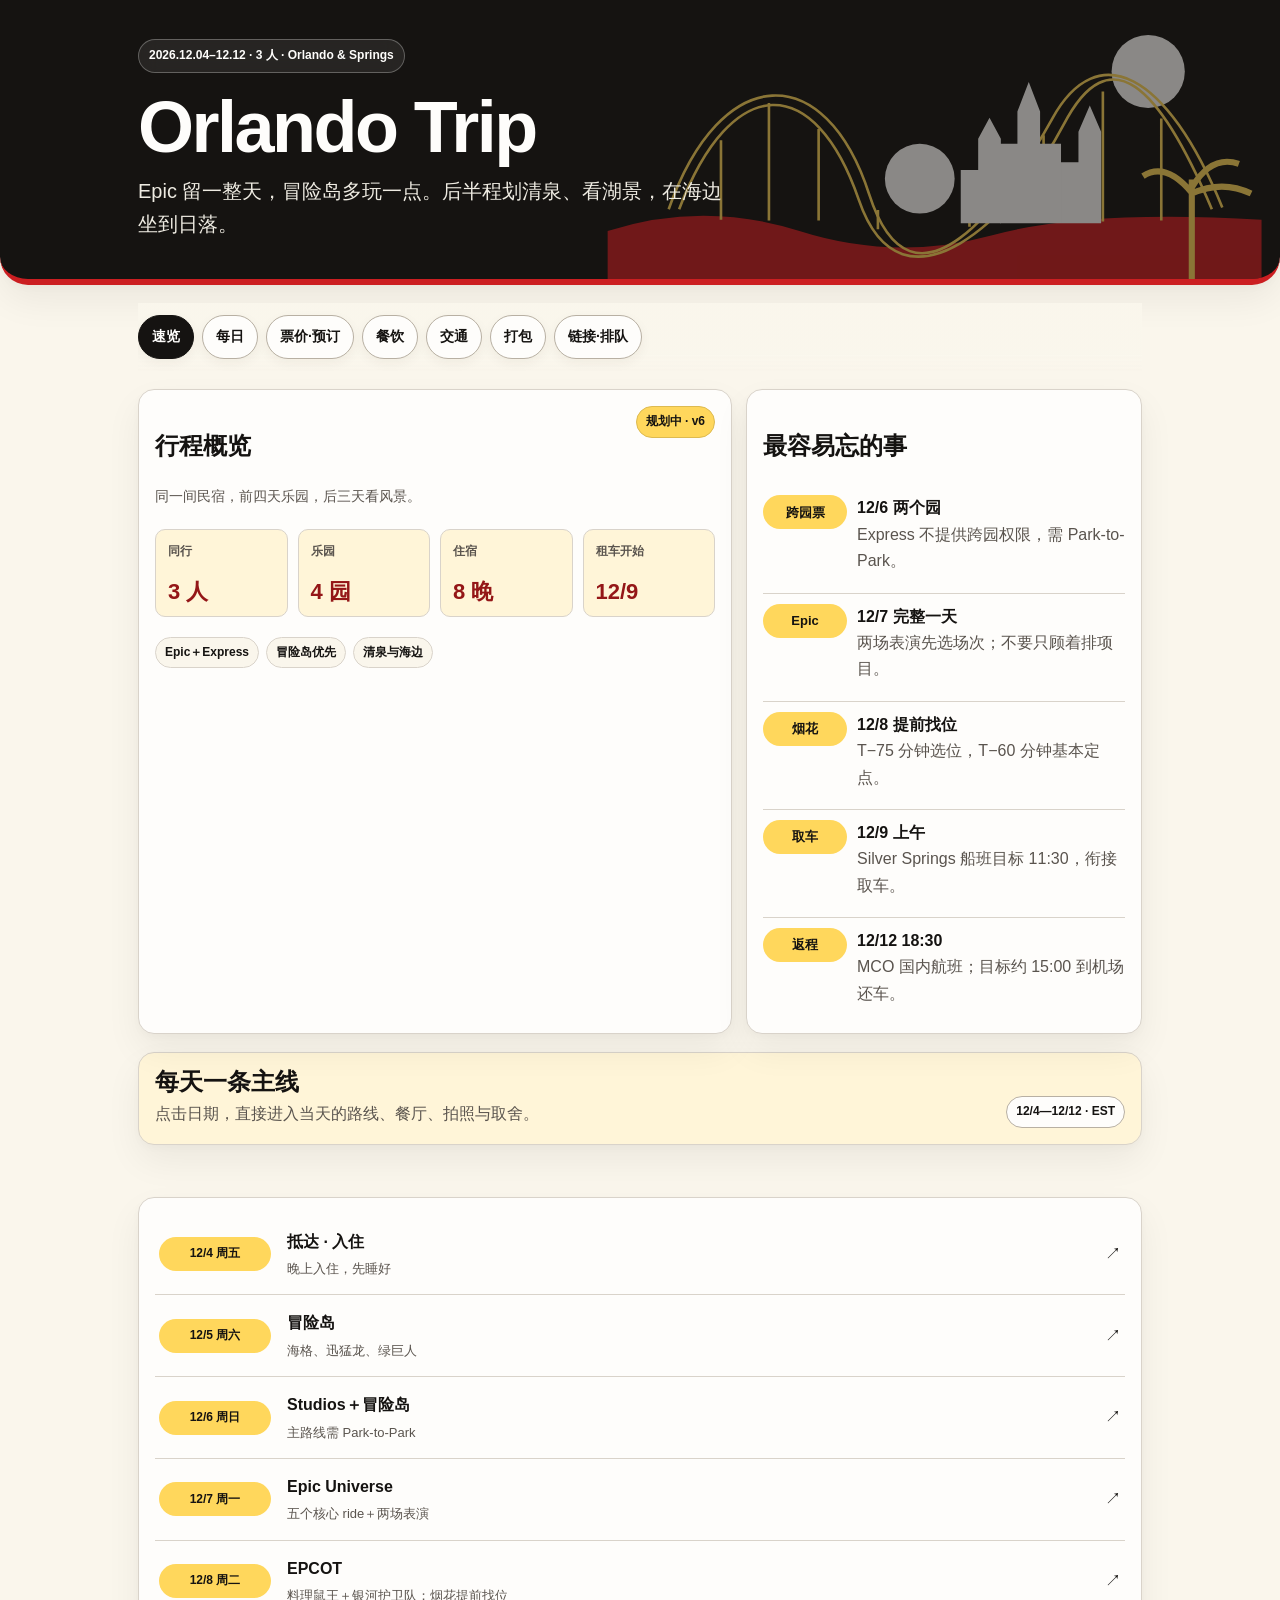
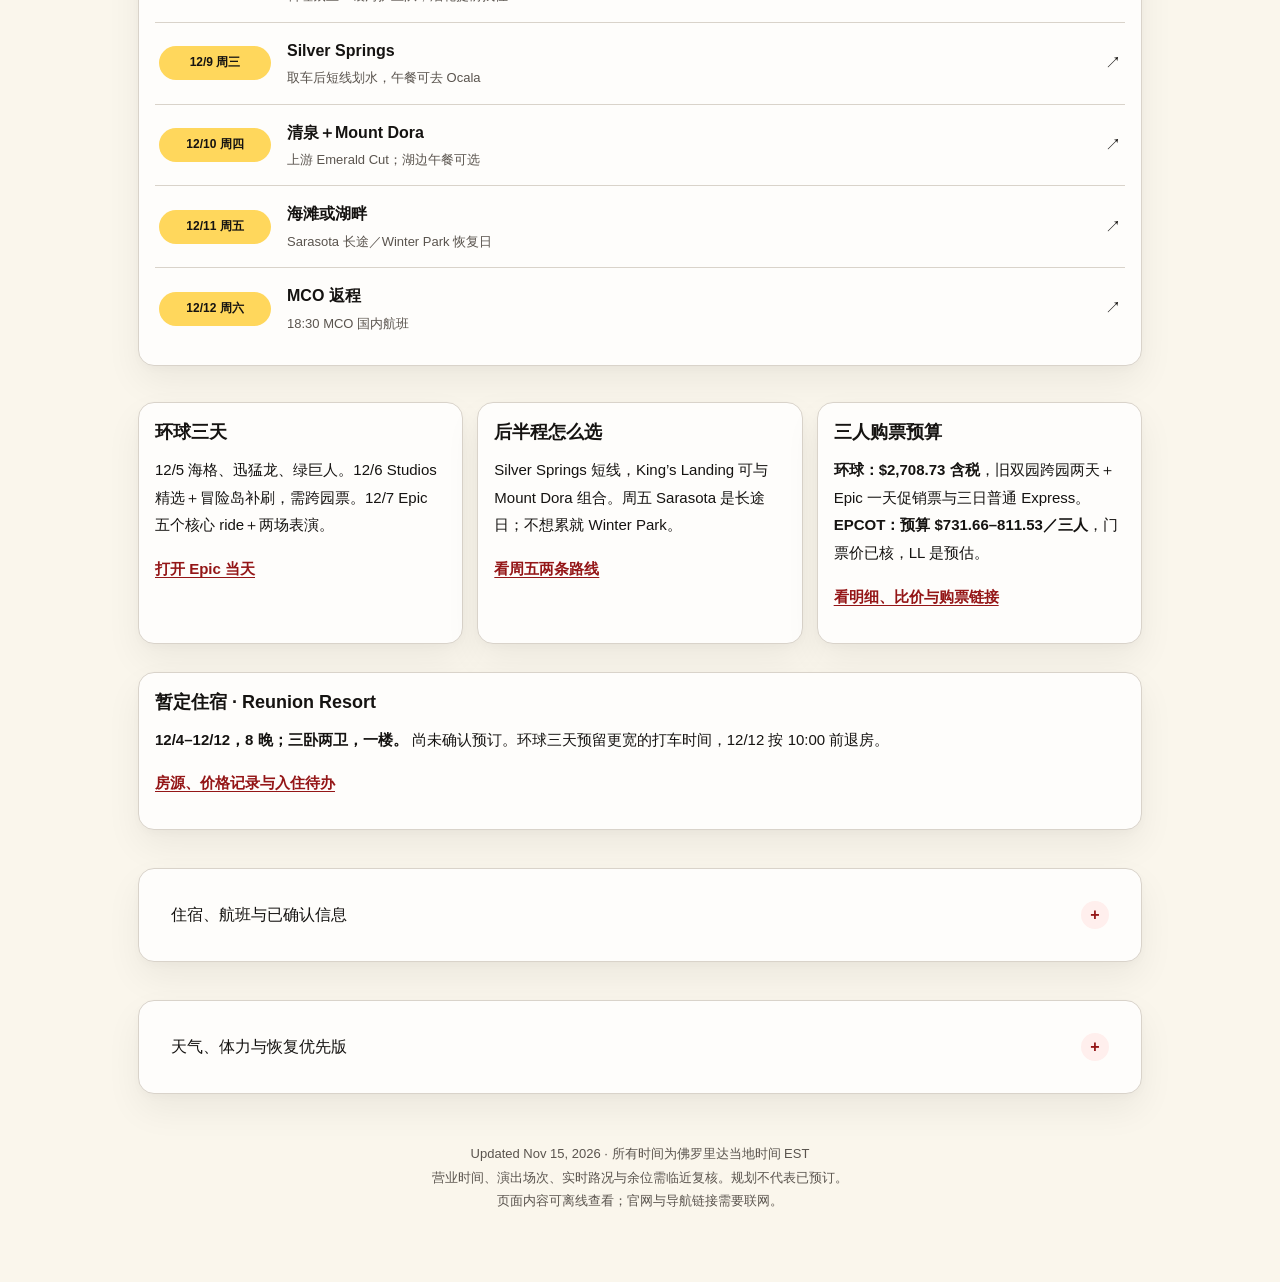
==== orlando_mobile_trip_cn.html @ fe0241ee "Publish Orlando itinerary with Reunion lodging and GitHub Pages entry point" ====
<!doctype html><html lang="zh-CN"><head><meta charset="utf-8"><meta name="viewport" content="width=device-width,initial-scale=1,viewport-fit=cover"><meta name="color-scheme" content="light"><meta name="theme-color" content="#191816"><title>奥兰多旅行计划 · 2026.12.04–12.12</title><style>
    :root {
      --bg: #f5f1e8;
      --paper: #fffdf7;
      --paper-strong: #fff8e8;
      --ink: #17202a;
      --muted: #69727d;
      --line: #dfd7c7;
      --line-strong: #cabcaa;
      --teal: #0f6f69;
      --teal-dark: #064e4a;
      --coral: #be5d3b;
      --gold: #b58b2b;
      --sky: #2d7f9f;
      --lava: #9c3328;
      --warn: #9c3328;
      --green-soft: #e9f5ef;
      --blue-soft: #e7f1f5;
      --gold-soft: #fbf2dc;
      --red-soft: #f8e8e4;
      --shadow: 0 18px 45px rgba(54, 44, 28, .10);
      --radius: 16px;
      --radius-sm: 10px;
      --max: 1040px;
    }

    * { box-sizing: border-box; }
    html { scroll-behavior: smooth; }
    body {
      margin: 0;
      background:
        linear-gradient(180deg, rgba(15,111,105,.10), rgba(245,241,232,0) 360px),
        var(--bg);
      color: var(--ink);
      font-family: -apple-system, BlinkMacSystemFont, "PingFang SC", "Hiragino Sans GB",
        "Microsoft YaHei", "Segoe UI", sans-serif;
      line-height: 1.52;
      letter-spacing: 0;
    }

    a { color: var(--teal-dark); text-decoration: none; font-weight: 700; }
    a:hover { text-decoration: underline; }
    .muted { color: var(--muted); }
    .app-shell { max-width: var(--max); margin: 0 auto; padding: 18px; }

    .hero {
      min-height: 320px;
      border-radius: 0 0 28px 28px;
      background:
        linear-gradient(rgba(12, 36, 42, .28), rgba(12, 36, 42, .62)),
        linear-gradient(120deg, #164b47, #263b36);
      color: #fff;
      display: flex;
      align-items: flex-end;
      box-shadow: var(--shadow);
    }

    .hero-inner {
      width: min(var(--max), 100%);
      margin: 0 auto;
      padding: 34px 18px 24px;
    }

    .eyebrow {
      display: inline-flex;
      align-items: center;
      gap: 8px;
      padding: 6px 10px;
      border: 1px solid rgba(255,255,255,.35);
      border-radius: 999px;
      background: rgba(255,255,255,.12);
      color: rgba(255,255,255,.92);
      font-size: 13px;
      font-weight: 700;
      backdrop-filter: blur(10px);
    }

    .hero h1 {
      margin: 16px 0 8px;
      font-size: clamp(34px, 7vw, 68px);
      line-height: .95;
      font-weight: 800;
      letter-spacing: 0;
    }

    .hero p {
      margin: 0;
      max-width: 660px;
      color: rgba(255,255,255,.88);
      font-size: clamp(16px, 2vw, 20px);
    }

    .top-grid {
      display: grid;
      grid-template-columns: 1.2fr .8fr;
      gap: 14px;
      margin-top: -46px;
      position: relative;
      z-index: 2;
    }
    .top-grid > .panel { margin: 0; }

    .panel,
    .card,
    details {
      background: rgba(255,253,247,.94);
      border: 1px solid rgba(202,188,170,.82);
      border-radius: var(--radius);
      box-shadow: var(--shadow);
    }

    .panel { padding: 16px; }
    .stats {
      display: grid;
      grid-template-columns: repeat(4, minmax(0, 1fr));
      gap: 10px;
    }

    .stat {
      min-height: 88px;
      border: 1px solid var(--line);
      border-radius: var(--radius-sm);
      background: #fffaf0;
      padding: 12px;
      display: flex;
      flex-direction: column;
      justify-content: space-between;
    }

    .stat span { color: var(--muted); font-size: 12px; font-weight: 700; }
    .stat strong { font-size: 22px; line-height: 1.05; }
    .quick-list { display: grid; gap: 8px; }
    .quick-row {
      display: grid;
      grid-template-columns: 84px 1fr;
      gap: 10px;
      align-items: start;
      padding: 10px 0;
      border-top: 1px solid var(--line);
    }
    .quick-row:first-child { border-top: 0; padding-top: 0; }
    .time-chip {
      display: inline-flex;
      justify-content: center;
      align-items: center;
      min-height: 34px;
      border-radius: 999px;
      background: var(--green-soft);
      color: var(--teal-dark);
      font-weight: 800;
      font-size: 13px;
      white-space: nowrap;
    }

    .route-line {
      display: flex;
      flex-wrap: wrap;
      gap: 7px;
      margin-top: 10px;
    }
    .route-line span {
      border: 1px solid var(--line);
      background: #fffaf0;
      border-radius: 999px;
      padding: 5px 9px;
      color: var(--muted);
      font-size: 12px;
      font-weight: 750;
    }

    .nav-strip {
      position: sticky;
      top: 0;
      z-index: 20;
      display: flex;
      gap: 8px;
      overflow-x: auto;
      padding: 10px 0 12px;
      margin: 14px 0 4px;
      background: linear-gradient(180deg, var(--bg) 70%, rgba(245,241,232,0));
      scrollbar-width: none;
    }
    .nav-strip::-webkit-scrollbar { display: none; }
    .nav-strip a {
      flex: 0 0 auto;
      border: 1px solid var(--line-strong);
      background: var(--paper);
      border-radius: 999px;
      padding: 9px 13px;
      color: var(--ink);
      font-size: 14px;
      box-shadow: 0 4px 12px rgba(54,44,28,.05);
      transition: background .18s ease, color .18s ease, border-color .18s ease, transform .18s ease;
    }
    .nav-strip a:hover { text-decoration: none; transform: translateY(-1px); }
    .nav-strip a[aria-current="page"] {
      background: var(--ink);
      color: #fff;
      border-color: var(--ink);
    }

    .app-view {
      min-height: 540px;
      animation: viewIn .2s ease-out;
    }
    .app-view[hidden],
    .day-detail[hidden] { display: none !important; }
    @keyframes viewIn {
      from { opacity: 0; transform: translateY(6px); }
      to { opacity: 1; transform: translateY(0); }
    }
    .home-stack { display: grid; gap: 14px; }
    .view-banner {
      display: flex;
      justify-content: space-between;
      align-items: end;
      gap: 14px;
      padding: 16px;
      border: 1px solid rgba(202,188,170,.82);
      border-radius: var(--radius);
      background:
        linear-gradient(135deg, rgba(15,111,105,.10), rgba(181,139,43,.08)),
        rgba(255,253,247,.92);
      box-shadow: var(--shadow);
    }
    .view-banner h2 { margin: 0; font-size: 24px; line-height: 1.12; }
    .view-banner p { margin: 5px 0 0; color: var(--muted); }
    .banner-meta {
      flex: 0 0 auto;
      display: grid;
      gap: 6px;
      justify-items: end;
      color: var(--muted);
      font-size: 13px;
      font-weight: 750;
    }
    .day-board {
      display: grid;
      gap: 12px;
    }
    .day-picker {
      display: grid;
      grid-template-columns: repeat(5, minmax(0, 1fr));
      gap: 8px;
    }
    .day-pill {
      min-height: 74px;
      padding: 10px;
      border: 1px solid var(--line);
      border-radius: var(--radius-sm);
      background: rgba(255,253,247,.9);
      color: var(--ink);
      text-align: left;
      font: inherit;
      cursor: pointer;
      box-shadow: 0 6px 18px rgba(54,44,28,.05);
    }
    .day-pill span {
      display: block;
      color: var(--teal-dark);
      font-size: 12px;
      font-weight: 850;
      margin-bottom: 5px;
    }
    .day-pill strong {
      display: -webkit-box;
      -webkit-line-clamp: 2;
      -webkit-box-orient: vertical;
      overflow: hidden;
      font-size: 14px;
      line-height: 1.22;
    }
    .day-pill.is-active {
      background: #17202a;
      border-color: #17202a;
      color: #fff;
    }
    .day-pill.is-active span { color: rgba(255,255,255,.76); }
    .day-detail {
      margin: 0;
      box-shadow: var(--shadow);
    }
    .bookings-stack { display: grid; gap: 10px; }
    .link-grid {
      display: flex;
      flex-wrap: wrap;
      gap: 8px;
    }

    section { scroll-margin-top: 72px; margin: 18px 0; }
    .section-head {
      display: flex;
      align-items: end;
      justify-content: space-between;
      gap: 12px;
      margin: 0 2px 10px;
    }
    .section-head h2 { margin: 0; font-size: 24px; }
    .section-head p { margin: 4px 0 0; color: var(--muted); }
    .card { padding: 16px; margin: 10px 0; }
    .card-title {
      display: flex;
      justify-content: space-between;
      align-items: start;
      gap: 12px;
      margin-bottom: 10px;
    }
    .card-title h3 { margin: 0; font-size: 18px; }
    .card-title p { margin: 3px 0 0; color: var(--muted); font-size: 14px; }

    .badge {
      flex: 0 0 auto;
      display: inline-flex;
      align-items: center;
      border-radius: 999px;
      padding: 5px 9px;
      font-size: 12px;
      font-weight: 800;
      border: 1px solid transparent;
      color: var(--teal-dark);
      background: var(--green-soft);
      white-space: nowrap;
    }
    .badge.pending { color: #6d4a00; background: var(--gold-soft); border-color: #ead69f; }
    .badge.flex { color: #0b5872; background: var(--blue-soft); border-color: #b9d7e1; }
    .badge.warning { color: var(--lava); background: var(--red-soft); border-color: #efc2b8; }
    .badge.done { color: var(--teal-dark); background: var(--green-soft); border-color: #b9d9cc; }

    .timeline { display: grid; gap: 10px; }
    .day-card {
      display: grid;
      grid-template-columns: 96px 1fr;
      gap: 12px;
      padding: 14px;
      border: 1px solid var(--line);
      border-radius: var(--radius);
      background: var(--paper);
    }
    .date-box {
      border-radius: var(--radius-sm);
      background: #17202a;
      color: white;
      padding: 10px;
      text-align: center;
      align-self: start;
    }
    .date-box .month { font-size: 12px; color: rgba(255,255,255,.72); font-weight: 700; }
    .date-box .daynum { font-size: 30px; line-height: 1; font-weight: 850; margin: 4px 0; }
    .date-box .weekday { font-size: 12px; color: rgba(255,255,255,.82); }
    .day-content h3 { margin: 0 0 6px; font-size: 18px; }
    .day-content p { margin: 0 0 10px; color: var(--muted); }
    .mini-schedule { display: grid; gap: 6px; margin: 0; padding: 0; list-style: none; }
    .mini-schedule li {
      display: grid;
      grid-template-columns: 96px 1fr;
      gap: 8px;
      align-items: start;
      font-size: 14px;
    }
    .mini-schedule time { color: var(--teal-dark); font-weight: 800; }
    .day-note {
      margin-top: 10px;
      border-top: 1px solid var(--line);
      padding-top: 9px;
      color: var(--muted);
      font-size: 13px;
    }
    .day-sections {
      display: grid;
      gap: 10px;
      margin-top: 12px;
    }
    .day-section {
      margin: 0;
      padding: 12px;
      border: 1px solid var(--line);
      border-radius: var(--radius-sm);
      background:
        linear-gradient(180deg, rgba(255,250,240,.92), rgba(255,253,247,.92));
    }
    .day-section-head {
      display: flex;
      align-items: baseline;
      gap: 8px;
      margin-bottom: 6px;
    }
    .day-section-head span {
      flex: 0 0 auto;
      color: var(--coral);
      font-size: 11px;
      font-weight: 850;
      text-transform: uppercase;
      letter-spacing: 0;
    }
    .day-section h4 {
      margin: 0;
      font-size: 15px;
      line-height: 1.25;
    }
    .day-section p {
      margin: 0 0 8px;
      color: var(--muted);
      font-size: 14px;
    }
    .day-section .check-list {
      margin-top: 6px;
      gap: 5px;
      font-size: 13px;
    }
    .day-section .actions { margin-top: 8px; }
    .route-map-card {
      margin-top: 14px;
      padding: 16px;
      border: 1px solid rgba(198,180,145,.88);
      border-radius: 22px;
      background:
        radial-gradient(circle at 12% 0%, rgba(222,99,68,.10), transparent 28%),
        linear-gradient(180deg, rgba(248,241,221,.98), rgba(255,252,241,.98));
      box-shadow: 0 16px 44px rgba(54,44,28,.12);
    }
    .route-map-head {
      display: flex;
      justify-content: space-between;
      align-items: start;
      gap: 12px;
      margin-bottom: 10px;
    }
    .route-kicker {
      display: inline-flex;
      color: var(--coral);
      font-size: 11px;
      font-weight: 850;
      letter-spacing: 0;
      text-transform: uppercase;
    }
    .route-map-head h3 {
      margin: 2px 0 3px;
      color: var(--teal-dark);
      font-size: 20px;
      line-height: 1.2;
    }
    .route-map-head p {
      margin: 0;
      color: var(--muted);
      font-size: 13px;
    }
    .route-stats {
      flex: 0 0 auto;
      display: grid;
      gap: 6px;
      justify-items: end;
    }
    .route-stats span {
      border: 1px solid var(--line);
      background: var(--paper);
      border-radius: 999px;
      padding: 5px 8px;
      color: var(--teal-dark);
      font-size: 12px;
      font-weight: 850;
      white-space: nowrap;
    }
    .route-canvas {
      position: relative;
      overflow: hidden;
      border: 1px solid #d7c7a6;
      border-radius: 24px;
      background: #e8f3ef;
      aspect-ratio: 1200 / 860;
      box-shadow: inset 0 0 0 1px rgba(255,255,255,.55);
    }
    .route-svg {
      display: block;
      width: 100%;
      height: 100%;
    }
    .has-route-image {
      aspect-ratio: 2624 / 1632;
      background: #dff4f5;
    }
    .route-map-image {
      display: block;
      width: 100%;
      height: 100%;
      object-fit: cover;
    }
    .sea-wash { fill: url(#oceanWash); opacity: .98; }
    .map-water-ring {
      fill: rgba(255,255,255,.34);
      stroke: rgba(67,154,171,.18);
      stroke-width: 10;
      filter: url(#roughLine);
    }
    .oahu-shape {
      fill: url(#islandWash);
      stroke: rgba(82,117,73,.40);
      stroke-width: 9;
      filter: url(#roughLine);
    }
    .oahu-coast {
      fill: none;
      stroke: rgba(255,255,255,.82);
      stroke-width: 5;
      stroke-linejoin: round;
    }
    .coast-road {
      fill: none;
      stroke: rgba(255,255,255,.72);
      stroke-width: 4;
      stroke-linecap: round;
      stroke-dasharray: 14 18;
      filter: url(#roughLine);
    }
    .ridge {
      fill: none;
      stroke: rgba(80,116,73,.28);
      stroke-width: 18;
      stroke-linecap: round;
      filter: url(#roughLine);
    }
    .ridge.soft {
      stroke-width: 12;
      opacity: .72;
    }
    .ridge.major {
      stroke: rgba(69,103,68,.34);
      stroke-width: 24;
    }
    .valley {
      fill: none;
      stroke: rgba(95,125,78,.22);
      stroke-width: 5;
      stroke-linecap: round;
      filter: url(#roughLine);
    }
    .waikiki-skyline {
      fill: none;
      stroke: rgba(23,32,42,.22);
      stroke-width: 6;
      stroke-linecap: round;
      stroke-linejoin: round;
    }
    .mini-ill {
      fill: none;
      stroke: rgba(6,78,74,.54);
      stroke-width: 7;
      stroke-linecap: round;
      stroke-linejoin: round;
      filter: url(#roughLine);
    }
    .sunset-ill circle {
      fill: rgba(222,99,68,.26);
      stroke: rgba(222,99,68,.44);
    }
    .food-ill rect {
      fill: rgba(255,253,247,.72);
      stroke: rgba(181,139,43,.55);
    }
    .route-line {
      fill: none;
      stroke-linecap: round;
      stroke-linejoin: round;
      filter: url(#roughLine);
    }
    .route-shadow {
      stroke: rgba(5,69,93,.28);
      stroke-width: 26;
    }
    .route-main {
      stroke: #0a74c9;
      stroke-width: 18;
      stroke-dasharray: 1 0;
    }
    .route-highlight {
      stroke: rgba(255,255,255,.78);
      stroke-width: 6;
    }
    .route-arrow {
      fill: #ffffff;
      stroke: #0a74c9;
      stroke-width: 5;
      stroke-linejoin: round;
      filter: url(#roughLine);
    }
    .wave {
      fill: none;
      stroke: rgba(45,127,159,.42);
      stroke-width: 5;
      stroke-linecap: round;
      filter: url(#roughLine);
    }
    .compass {
      fill: rgba(14,91,101,.12);
      stroke: rgba(14,91,101,.50);
      stroke-width: 4;
      stroke-linejoin: round;
      filter: url(#roughLine);
    }
    .compass text {
      fill: rgba(14,91,101,.65);
      stroke: none;
      font-size: 30px;
      font-weight: 850;
      text-anchor: middle;
    }
    .hibiscus {
      fill: rgba(222,99,68,.22);
      stroke: rgba(190,70,50,.42);
      stroke-width: 5;
      stroke-linejoin: round;
      filter: url(#roughLine);
    }
    .island-label {
      fill: rgba(6,78,74,.58);
      font-size: 44px;
      font-weight: 850;
      text-anchor: middle;
      letter-spacing: 0;
    }
    .map-stat-stack {
      position: absolute;
      top: 18px;
      right: 16px;
      display: grid;
      gap: 8px;
      width: min(220px, 28%);
      pointer-events: none;
    }
    .map-stat-card {
      display: grid;
      grid-template-columns: 38px 1fr;
      column-gap: 9px;
      align-items: center;
      padding: 9px 10px;
      border: 1px solid rgba(206,190,160,.86);
      border-radius: 14px;
      background: rgba(255,253,247,.86);
      box-shadow: 0 8px 18px rgba(54,44,28,.10);
      backdrop-filter: blur(4px);
    }
    .map-stat-card span {
      grid-row: span 2;
      display: grid;
      place-items: center;
      width: 34px;
      height: 34px;
      border-radius: 50%;
      background: var(--coral);
      color: #fff;
      font-size: 15px;
      font-weight: 900;
    }
    .map-stat-card:nth-child(2) span { background: #1595a3; }
    .map-stat-card:nth-child(3) span { background: var(--gold); }
    .map-stat-card:nth-child(4) span { background: #6b9b45; }
    .map-stat-card small {
      color: var(--muted);
      font-size: 11px;
      font-weight: 800;
      line-height: 1.1;
    }
    .map-stat-card strong {
      overflow-wrap: anywhere;
      color: var(--ink);
      font-size: 14px;
      line-height: 1.2;
    }
    .map-legend {
      position: absolute;
      left: 18px;
      bottom: 18px;
      display: grid;
      gap: 6px;
      min-width: 142px;
      padding: 11px 12px;
      border: 1px dashed rgba(14,91,101,.42);
      border-radius: 15px;
      background: rgba(255,253,247,.82);
      color: var(--ink);
      font-size: 12px;
      box-shadow: 0 8px 18px rgba(54,44,28,.08);
      backdrop-filter: blur(3px);
      pointer-events: none;
    }
    .map-legend strong {
      color: var(--teal-dark);
      font-size: 13px;
    }
    .map-legend span {
      display: flex;
      align-items: center;
      gap: 8px;
      white-space: nowrap;
    }
    .map-legend i {
      flex: 0 0 auto;
      display: inline-block;
      width: 18px;
      height: 18px;
      border-radius: 50%;
      background: var(--coral);
    }
    .map-legend .line {
      width: 28px;
      height: 6px;
      border-radius: 999px;
      background: #0a74c9;
      box-shadow: inset 0 0 0 2px rgba(255,255,255,.64);
    }
    .map-legend .pin { background: var(--coral); }
    .map-legend .food { background: var(--gold); }
    .map-legend .beach { background: #0f6f69; }
    .map-pin {
      position: absolute;
      transform: translate(-50%, -50%);
      display: grid;
      grid-template-columns: 34px max-content;
      gap: 7px;
      align-items: center;
      max-width: 190px;
      padding: 0;
      border: 0;
      background: transparent;
      color: var(--ink);
      font: inherit;
      cursor: pointer;
      transition: transform .16s ease, background .16s ease, box-shadow .16s ease;
    }
    .map-pin:hover,
    .map-pin.is-active {
      transform: translate(-50%, -50%) translateY(-2px);
    }
    .map-pin span {
      position: relative;
      display: grid;
      place-items: center;
      width: 34px;
      height: 34px;
      border: 2px solid #fff;
      border-radius: 50% 50% 50% 9px;
      background: var(--coral);
      color: #fff;
      font-size: 0;
      font-weight: 900;
      transform: rotate(-45deg);
      box-shadow: 0 6px 14px rgba(54,44,28,.24);
    }
    .map-pin span::after {
      content: "";
      position: absolute;
      inset: 7px;
      border: 1px solid rgba(255,255,255,.62);
      border-radius: 50%;
    }
    .map-pin span::before {
      content: attr(data-num);
      transform: rotate(45deg);
      font-size: 14px;
      line-height: 1;
      text-shadow: 0 1px 0 rgba(0,0,0,.16);
      z-index: 1;
    }
    .map-pin strong {
      overflow: hidden;
      display: block;
      max-width: 148px;
      padding: 7px 10px;
      border: 1px solid rgba(206,190,160,.88);
      border-radius: 999px;
      background: rgba(255,253,247,.94);
      box-shadow: 0 7px 16px rgba(54,44,28,.14);
      text-overflow: ellipsis;
      white-space: nowrap;
      font-size: 12px;
      line-height: 1.1;
      color: var(--teal-dark);
      letter-spacing: 0;
    }
    .map-pin.is-active strong {
      color: var(--ink);
      border-color: rgba(222,99,68,.60);
      background: #fff8e8;
    }
    .map-pin.food span { background: var(--gold); }
    .map-pin.activity span { background: var(--sky); }
    .map-pin.beach span,
    .map-pin.sunset span { background: #0f6f69; }
    .map-pin.backup span { background: #7c6a52; }
    .map-pin.return span { background: var(--ink); }
    .route-image-pin {
      grid-template-columns: 1fr;
      width: 74px;
      height: 54px;
      min-width: 0;
      min-height: 0;
      opacity: 0;
      border-radius: 999px;
      background: transparent;
    }
    .route-image-pin span,
    .route-image-pin strong,
    .route-image-pin:hover strong,
    .route-image-pin.is-active strong {
      display: none;
    }
    .route-image-pin:hover,
    .route-image-pin.is-active {
      opacity: 0;
    }
    .route-note {
      margin: 9px 0 0;
      color: var(--muted);
      font-size: 12px;
    }
    .route-point-panel {
      margin-top: 10px;
      border: 1px solid var(--line);
      border-radius: var(--radius-sm);
      background: var(--paper);
      overflow: hidden;
    }
    .route-point-info {
      padding: 12px;
    }
    .route-point-info[hidden] { display: none !important; }
    .route-info-head {
      display: grid;
      grid-template-columns: 76px 1fr;
      gap: 10px;
      align-items: start;
    }
    .route-info-head > span {
      display: inline-flex;
      align-items: center;
      justify-content: center;
      min-height: 32px;
      border-radius: 999px;
      color: var(--teal-dark);
      background: var(--green-soft);
      font-size: 12px;
      font-weight: 850;
    }
    .route-info-head h4 {
      margin: 0 0 3px;
      font-size: 16px;
    }
    .route-info-head p {
      margin: 0;
      color: var(--muted);
      font-size: 13px;
    }

    details { overflow: hidden; margin: 10px 0; }
    summary {
      cursor: pointer;
      list-style: none;
      padding: 16px;
      display: flex;
      justify-content: space-between;
      align-items: center;
      gap: 12px;
    }
    summary::-webkit-details-marker { display: none; }
    summary .summary-main { display: grid; gap: 4px; }
    summary strong { font-size: 18px; }
    summary span { color: var(--muted); font-size: 14px; }
    .booking-no {
      width: fit-content;
      border: 1px solid var(--line);
      border-radius: 999px;
      padding: 3px 8px;
      background: #fffaf0;
      color: var(--teal-dark);
      font-size: 12px;
      font-weight: 850;
    }
    summary::after {
      content: "+";
      width: 28px;
      height: 28px;
      border-radius: 50%;
      display: grid;
      place-items: center;
      background: var(--green-soft);
      color: var(--teal-dark);
      font-weight: 850;
      flex: 0 0 auto;
    }
    details[open] summary::after { content: "−"; }
    .detail-body { padding: 0 16px 16px; }
    .info-grid {
      display: grid;
      grid-template-columns: repeat(2, minmax(0,1fr));
      gap: 10px;
    }
    .info-item {
      border-top: 1px solid var(--line);
      padding: 10px 0;
    }
    .info-item span {
      display: block;
      color: var(--muted);
      font-size: 12px;
      font-weight: 800;
      margin-bottom: 4px;
    }
    .info-item strong { font-size: 15px; }
    .callout {
      border: 1px solid #e7c8a1;
      background: #fff7e8;
      border-radius: var(--radius-sm);
      padding: 12px;
      margin: 10px 0;
    }
    .callout strong { color: var(--warn); }
    .detail-section {
      border-top: 1px solid var(--line);
      padding-top: 12px;
      margin-top: 12px;
    }
    .detail-section h4 {
      margin: 0 0 6px;
      font-size: 15px;
    }
    .detail-section p {
      margin: 0;
      color: var(--muted);
      font-size: 14px;
    }
    .actions {
      display: flex;
      flex-wrap: wrap;
      gap: 8px;
      margin-top: 12px;
    }
    .button {
      display: inline-flex;
      align-items: center;
      justify-content: center;
      min-height: 40px;
      border-radius: 999px;
      padding: 9px 13px;
      border: 1px solid var(--line-strong);
      background: #fffaf0;
      color: var(--ink);
      font-weight: 800;
      font-size: 14px;
    }
    .two-col { display: grid; grid-template-columns: repeat(2, minmax(0, 1fr)); gap: 12px; }
    .three-col { display: grid; grid-template-columns: repeat(3, minmax(0, 1fr)); gap: 12px; }
    .food-stack { display: grid; gap: 10px; }
    .food-slots { display: grid; gap: 12px; }
    .food-slot {
      border-top: 1px solid var(--line);
      padding-top: 12px;
    }
    .food-slot:first-child {
      border-top: 0;
      padding-top: 0;
    }
    .food-slot-head {
      display: grid;
      grid-template-columns: 86px 1fr;
      gap: 10px;
      margin-bottom: 8px;
      align-items: start;
    }
    .food-slot-head > span {
      display: inline-flex;
      align-items: center;
      justify-content: center;
      min-height: 32px;
      border-radius: 999px;
      background: var(--gold-soft);
      color: #6d4a00;
      font-size: 12px;
      font-weight: 850;
    }
    .food-slot-head h4 {
      margin: 0;
      font-size: 15px;
      line-height: 1.25;
    }
    .food-slot-head p {
      margin: 3px 0 0;
      color: var(--muted);
      font-size: 13px;
    }
    .food-list {
      display: grid;
      grid-template-columns: repeat(2, minmax(0, 1fr));
      gap: 10px;
    }
    .food-card {
      display: grid;
      grid-template-columns: minmax(0, 1fr) auto;
      gap: 10px;
      min-height: 154px;
      padding: 12px;
      border: 1px solid var(--line);
      border-radius: var(--radius-sm);
      background: #fffaf0;
    }
    .food-head {
      display: flex;
      justify-content: space-between;
      gap: 8px;
      align-items: baseline;
    }
    .food-head strong { font-size: 15px; line-height: 1.25; }
    .food-head span {
      flex: 0 0 auto;
      color: var(--teal-dark);
      font-size: 12px;
      font-weight: 850;
    }
    .food-card p { margin: 6px 0 0; color: var(--muted); font-size: 13px; }
    .food-meta {
      display: flex;
      flex-wrap: wrap;
      gap: 6px;
      margin-top: 8px;
    }
    .food-meta span {
      border: 1px solid var(--line);
      border-radius: 999px;
      padding: 3px 7px;
      color: var(--muted);
      font-size: 11px;
      font-weight: 800;
      background: var(--paper);
    }
    .food-signature { color: var(--ink) !important; }
    .food-note { color: var(--warn) !important; }
    .food-detail[hidden] { display: none !important; }
    .mini-link {
      align-self: start;
      border: 1px solid var(--line-strong);
      border-radius: 999px;
      padding: 5px 8px;
      color: var(--teal-dark);
      background: var(--paper);
      font-size: 12px;
      font-weight: 850;
      white-space: nowrap;
    }
    .check-list { margin: 0; padding-left: 18px; }
    .check-list li { margin: 7px 0; }
    .compact-table { display: grid; gap: 8px; margin-top: 10px; }
    .compact-row {
      display: grid;
      grid-template-columns: 92px 1fr;
      gap: 10px;
      border-top: 1px solid var(--line);
      padding-top: 8px;
      font-size: 14px;
    }
    .compact-row:first-child { border-top: 0; padding-top: 0; }
    .compact-row span:first-child { color: var(--muted); font-weight: 850; }
    .footer { color: var(--muted); text-align: center; padding: 22px 0 40px; font-size: 13px; }

    @media (max-width: 760px) {
      body { padding-bottom: 78px; }
      .hero { min-height: 260px; border-radius: 0 0 22px 22px; }
      .top-grid, .two-col, .three-col { grid-template-columns: 1fr; }
      .food-list { grid-template-columns: 1fr; }
      .food-slot-head { grid-template-columns: 1fr; }
      .stats { grid-template-columns: repeat(2, minmax(0, 1fr)); }
      .view-banner { align-items: start; flex-direction: column; }
      .banner-meta { justify-items: start; }
      .day-picker {
        display: flex;
        overflow-x: auto;
        padding: 1px 2px 8px;
        margin: 0 -2px;
        scrollbar-width: none;
      }
      .day-picker::-webkit-scrollbar { display: none; }
      .day-pill { flex: 0 0 138px; min-height: 78px; }
      .day-card { grid-template-columns: 1fr; }
      .date-box { display: grid; grid-template-columns: auto auto auto; gap: 6px; align-items: baseline; text-align: left; }
      .date-box .daynum { font-size: 24px; margin: 0; }
      .mini-schedule li { grid-template-columns: 82px 1fr; }
      .route-map-head { flex-direction: column; }
      .route-stats { display: flex; flex-wrap: wrap; justify-items: start; }
      .route-canvas { aspect-ratio: 4 / 3; }
      .route-canvas.has-route-image { aspect-ratio: 2624 / 1632; }
      .map-stat-stack { display: none; }
      .map-legend {
        left: 10px;
        bottom: 10px;
        min-width: 108px;
        padding: 8px 9px;
        font-size: 11px;
      }
      .map-pin {
        grid-template-columns: 28px;
        min-height: 30px;
        min-width: 30px;
      }
      .map-pin span { width: 28px; height: 28px; font-size: 0; }
      .map-pin span::before { font-size: 12px; }
      .map-pin strong { display: none; }
      .map-pin.is-active strong {
        position: absolute;
        left: 30px;
        top: -2px;
        display: block;
        max-width: 132px;
        padding: 6px 8px;
        font-size: 11px;
      }
      .route-image-pin {
        width: 58px;
        height: 46px;
      }
      .route-info-head { grid-template-columns: 1fr; }
      .info-grid { grid-template-columns: 1fr; }
      .section-head { align-items: start; flex-direction: column; }
      .nav-strip {
        position: fixed;
        inset: auto 0 0 0;
        margin: 0;
        padding: 9px 10px calc(9px + env(safe-area-inset-bottom));
        border-top: 1px solid rgba(202,188,170,.82);
        background: rgba(255,253,247,.94);
        backdrop-filter: blur(18px);
        justify-content: space-between;
      }
      .nav-strip a {
        flex: 1 1 0;
        min-width: 0;
        padding: 8px 6px;
        border-radius: 12px;
        text-align: center;
        font-size: 12px;
        box-shadow: none;
      }
    }

    @media print {
      body { background: white; }
      .hero, .nav-strip, .actions, .footer { display: none; }
      .app-shell { padding: 0; }
      .panel, .card, details { box-shadow: none; break-inside: avoid; }
      details:not([open]) .detail-body { display: block; }
      summary::after { display: none; }
    }

  
:root{--muted:#56636a;--shadow:0 3px 8px rgba(54,44,28,.025),0 16px 36px rgba(54,44,28,.06)}
body{font-size:16px;line-height:1.65} .hero{position:relative;isolation:isolate;min-height:285px;background:#123f3c;overflow:hidden}.hero-inner{position:relative;z-index:1;padding-bottom:38px}.hero h1{font-size:clamp(42px,7vw,72px);line-height:1.08;letter-spacing:-.035em}.hero p{max-width:600px}.hero-art{position:absolute;inset:auto 0 0 auto;width:54%;height:100%;opacity:.38;z-index:0}.app-shell{padding-bottom:50px}.top-grid{margin-top:0}.home-stack{gap:18px}.nav-strip{margin-top:0;padding-top:12px}.nav-strip a{min-height:44px;display:flex;align-items:center}.view-banner{margin-bottom:16px}.panel{min-width:0}.overview-row{display:grid;grid-template-columns:112px 1fr 16px;gap:16px;align-items:center;padding:15px 4px;border-top:1px solid var(--line);color:var(--ink);font-weight:400}.overview-row:first-child{border-top:0}.overview-row:hover{text-decoration:none;background:#f4f2e8}.overview-row small{display:block;color:var(--muted);font-size:13px;margin-top:3px}.overview-row strong{font-size:16px}.overview-row .time-chip{font-size:12px}.stats{margin:20px 0}.stat strong{font-variant-numeric:tabular-nums}.day-picker{grid-template-columns:repeat(5,minmax(0,1fr));margin:18px 0}.day-pill{min-height:80px}.day-detail{margin-top:20px;min-width:0}.day-content{min-width:0}.day-content>h2{font-size:25px;line-height:1.35;margin:0 0 16px}.prose{overflow-wrap:anywhere}.prose p{color:var(--ink);margin:0 0 16px;font-size:15px;line-height:1.85}.prose h3{font-size:18px;line-height:1.5;margin:30px 0 13px;padding-top:16px;border-top:1px solid var(--line)}.prose .card-title h3{margin:0;padding:0;border:0}.prose ul,.prose ol{padding-left:22px;margin:0 0 20px;font-size:15px}.prose li{margin:9px 0}.prose a{text-decoration:underline;text-underline-offset:3px}.prose .button{text-decoration:none;min-height:44px}.table-scroll{width:100%;max-width:100%;overflow-x:auto;margin:18px 0 24px;border:1px solid var(--line);border-radius:12px;overscroll-behavior-x:contain}.table-scroll table{width:100%;border-collapse:collapse;font-size:14px;line-height:1.75}.table-scroll th,.table-scroll td{padding:12px 14px;text-align:left;vertical-align:top;border-bottom:1px solid var(--line);border-right:1px solid rgba(202,188,170,.3);min-width:100px}.table-scroll th{background:#eceee3;color:var(--teal-dark);font-size:13px}.table-scroll tr:last-child td{border-bottom:0}.table-scroll td:first-child{font-weight:650;min-width:100px}.table-scroll tr:nth-child(even) td{background:rgba(245,241,232,.5)}.check-item{list-style:none;margin-left:-20px!important}.check-item label{display:flex;gap:12px;align-items:flex-start;padding:8px 0;cursor:pointer;min-height:44px}.check-item input{width:20px;height:20px;flex:0 0 20px;margin-top:4px;accent-color:var(--teal)}.check-item input:checked+span{text-decoration:line-through;color:var(--muted)}blockquote{background:#edf1e7;border-left:3px solid var(--teal);margin:18px 0;padding:16px}button,a,input{touch-action:manipulation}button:active{transform:translateY(1px)}a:focus-visible,button:focus-visible,input:focus-visible,.table-scroll:focus-visible{outline:3px solid #ae562f;outline-offset:4px}.skip-link{position:absolute;left:16px;top:-100px;padding:12px;background:#fff;z-index:100}.skip-link:focus{top:8px}.toolbar{display:flex;justify-content:space-between;align-items:center;gap:12px;margin:12px 0}.toolbar button{min-height:44px;padding:8px 14px;background:var(--paper);color:var(--ink);border:1px solid var(--line-strong);border-radius:9px;font:inherit;cursor:pointer}.toolbar span{font-size:13px;color:var(--muted)}.decision-grid{display:grid;grid-template-columns:repeat(3,1fr);gap:14px}.decision-grid .card{margin:0}.intro-note{font-size:14px;color:var(--muted);margin:12px 0}.badge{white-space:normal;text-align:center}.footer{padding:20px 4px;line-height:1.8}.hero .eyebrow{font-size:12px}.prose hr{border:0;border-top:1px solid var(--line);margin:24px 0}[hidden]{display:none!important}
@media(max-width:720px){.top-grid{grid-template-columns:1fr}.decision-grid{grid-template-columns:1fr}.hero-art{width:100%;opacity:.22}.hero-inner{padding:30px 18px}.hero{min-height:250px}.hero p{font-size:15px}.day-picker{grid-template-columns:repeat(3,minmax(0,1fr));gap:7px}.day-pill{padding:10px 9px;min-height:78px}.day-pill strong{font-size:13px;-webkit-line-clamp:3}.day-pill span{font-size:11px}.day-card{display:block;padding:16px}.date-box{display:flex;gap:10px;align-items:center;width:max-content;text-align:left;margin-bottom:16px;padding:8px 12px}.date-box .daynum{font-size:22px;margin:0}.day-content>h2{font-size:23px}.table-scroll table{min-width:530px}.table-scroll th,.table-scroll td{padding:10px 12px}.app-shell{padding:12px}.stats{gap:6px}.stat{min-height:74px;padding:9px}.stat strong{font-size:23px}.overview-row{grid-template-columns:93px 1fr 13px;gap:10px}.overview-row strong{font-size:15px}.prose p{font-size:15px}.card,.panel{padding:16px}.toolbar{flex-wrap:wrap}.view-banner h2{font-size:23px}.prose h3{font-size:17px}.nav-strip{gap:6px}.nav-strip a{padding:9px 14px;font-size:14px}.table-hint{display:block}}
@media(prefers-reduced-motion:reduce){*,*::before,*::after{animation:none!important;transition:none!important;scroll-behavior:auto!important}}
@media print{.hero{min-height:0;background:#fff;color:#000;box-shadow:none}.hero p,.hero .eyebrow{color:#333}.hero-art,.nav-strip,.day-picker,.toolbar,.skip-link{display:none!important}.app-view[hidden],.day-detail[hidden],.food-detail[hidden]{display:block!important}.app-view{min-height:0}.date-box{background:#eee;color:#000}.card,.panel,.day-card{box-shadow:none;break-inside:auto}.table-scroll{overflow:visible}.table-scroll table{min-width:0}.day-card{break-before:page}.app-shell{max-width:none}.hero-inner{padding:12px 0}.prose a{color:#222}body{background:#fff}.table-scroll tr{break-inside:avoid}}

/* Classic Mickey palette: ink, red shorts, yellow shoes, warm white. */
:root {
  --mickey-black: oklch(0.19 0.005 70);
  --mickey-red: oklch(0.54 0.205 27);
  --mickey-red-dark: oklch(0.43 0.16 27);
  --mickey-yellow: oklch(0.89 0.146 91);
  --mickey-cream: oklch(0.974 0.014 91);
  --mickey-white: oklch(0.995 0.003 91);
  --mickey-muted: oklch(0.45 0.012 70);
  --bg: var(--mickey-cream);
  --paper: var(--mickey-white);
  --paper-strong: oklch(0.97 0.039 91);
  --ink: var(--mickey-black);
  --muted: var(--mickey-muted);
  --line: oklch(0.87 0.015 80);
  --line-strong: oklch(0.76 0.02 80);
  --teal: var(--mickey-red);
  --teal-dark: var(--mickey-red-dark);
  --coral: var(--mickey-red);
  --gold: var(--mickey-yellow);
  --sky: var(--mickey-black);
  --lava: var(--mickey-red-dark);
  --warn: var(--mickey-red-dark);
  --green-soft: oklch(0.965 0.017 27);
  --blue-soft: oklch(0.95 0.012 80);
  --gold-soft: oklch(0.97 0.039 91);
  --red-soft: oklch(0.965 0.017 27);
  --shadow: 0 3px 8px oklch(0.19 0.005 70 / 0.025), 0 16px 36px oklch(0.19 0.005 70 / 0.06);
}
body { background: var(--bg); color: var(--ink); }
a { color: var(--mickey-red-dark); }
.hero {
  background: var(--mickey-black);
  border-bottom: 6px solid var(--mickey-red);
  color: var(--mickey-white);
}
.hero p { color: oklch(0.94 0.012 91); }
.hero .eyebrow {
  background: oklch(0.995 0.003 91 / 0.08);
  border-color: oklch(0.995 0.003 91 / 0.28);
  color: var(--mickey-white);
}
.hero-art { opacity: 0.5; }
.panel, .card, details, .day-card {
  background: var(--paper);
  border-color: var(--line);
}
.view-banner {
  background: var(--gold-soft);
  border-color: var(--line);
}
.stat { background: var(--paper-strong); border-color: var(--line); }
.stat strong { color: var(--mickey-red-dark); }
.route-line span {
  background: var(--mickey-cream);
  border-color: var(--line);
  color: var(--ink);
}
.nav-strip { background: linear-gradient(180deg, var(--bg) 75%, oklch(0.974 0.014 91 / 0)); }
.nav-strip a { background: var(--paper); color: var(--ink); border-color: var(--line-strong); }
.nav-strip a[aria-current="page"] { background: var(--mickey-black); color: var(--mickey-white); border-color: var(--mickey-black); }
.time-chip { background: var(--mickey-yellow); color: var(--mickey-black); }
.overview-row { color: var(--ink); border-color: var(--line); }
.overview-row:hover { background: var(--gold-soft); }
.day-pill { background: var(--paper); color: var(--ink); border-color: var(--line-strong); }
.day-pill span { color: var(--mickey-red-dark); }
.day-pill.is-active { background: var(--mickey-red); color: var(--mickey-white); border-color: var(--mickey-red); }
.day-pill.is-active span { color: var(--mickey-white); }
.date-box { background: var(--mickey-red); color: var(--mickey-white); }
.date-box .month, .date-box .weekday { color: var(--mickey-white); }
.badge, .badge.pending { background: var(--mickey-yellow); color: var(--mickey-black); border-color: oklch(0.8 0.13 91); }
.badge.flex { background: var(--paper); color: var(--ink); border-color: var(--line-strong); }
.badge.done { background: var(--mickey-black); color: var(--mickey-white); border-color: var(--mickey-black); }
.badge.warning { background: var(--red-soft); color: var(--mickey-red-dark); border-color: oklch(0.8 0.08 27); }
.prose .button, .button {
  background: var(--mickey-black);
  color: var(--mickey-white);
  border-color: var(--mickey-black);
}
.prose .button:hover, .button:hover { background: var(--mickey-red-dark); color: var(--mickey-white); }
.toolbar button { background: var(--paper); color: var(--ink); border-color: var(--line-strong); }
.toolbar button:disabled { background: var(--mickey-cream); color: var(--mickey-muted); cursor: default; }
.table-scroll { border-color: var(--line); }
.table-scroll th { background: var(--mickey-yellow); color: var(--mickey-black); }
.table-scroll th, .table-scroll td { border-color: var(--line); }
.table-scroll tr:nth-child(even) td { background: var(--mickey-cream); }
.check-item input { accent-color: var(--mickey-red); }
blockquote { background: var(--gold-soft); border-color: var(--mickey-red); }
.skip-link { background: var(--mickey-white); color: var(--mickey-red-dark); }
a:focus-visible, button:focus-visible, input:focus-visible, .table-scroll:focus-visible {
  outline-color: var(--mickey-red-dark);
}
@media print {
  .hero { background: var(--paper); color: var(--ink); }
  .hero p, .hero .eyebrow { color: var(--ink); }
  .date-box { background: var(--gold-soft); color: var(--ink); }
  .date-box .month, .date-box .weekday { color: var(--ink); }
}
</style></head><body><a class="skip-link" href="#content">跳到行程内容</a><header class="hero" id="top"><svg class="hero-art" viewBox="0 0 750 320" aria-hidden="true"><circle cx="620" cy="82" r="42" fill="var(--mickey-white)"/><path d="M0 265 Q110 230 220 265 T440 270 T750 252V320H0Z" fill="var(--mickey-red)"/><g fill="none" stroke="var(--mickey-yellow)" stroke-width="3"><path d="M70 240C130 70 250 68 300 223S458 230 510 136S642 83 705 238"/><path d="M82 240C142 82 238 83 288 229S470 245 523 143S633 98 693 240"/><path d="M130 161V252M185 118V253M242 148V253M310 241V263M415 229V260M500 155V251M568 105V254M635 136V253"/></g><g fill="var(--mickey-white)"><path d="M450 256V165H470V128L483 94L496 128V165H520V256Z"/><path d="M405 256V195H425V159L438 135L451 159V256Z"/><path d="M520 256V186H540V151L553 121L566 151V256Z"/><circle cx="358" cy="205" r="40"/></g><g fill="none" stroke="var(--mickey-yellow)" stroke-width="7"><path d="M670 320V206M670 221Q640 185 614 202M670 215Q693 177 724 188M670 222Q705 206 738 222"/></g></svg><div class="hero-inner"><span class="eyebrow">2026.12.04–12.12 · 3 人 · Orlando & Springs</span><h1>Orlando Trip</h1><p>Epic 留一整天，冒险岛多玩一点。后半程划清泉、看湖景，在海边坐到日落。</p></div></header><main class="app-shell" id="content"><nav class="nav-strip" aria-label="页面导航"><a href="#home">速览</a><a href="#timeline">每日</a><a href="#bookings">票价·预订</a><a href="#food">餐饮</a><a href="#transport">交通</a><a href="#packing">打包</a><a href="#links">链接·排队</a></nav><section class="app-view" id="home" data-view="home"><div class="home-stack"><div class="top-grid"><section class="panel"><div class="card-title"><div><h2>行程概览</h2><p>同一间民宿，前四天乐园，后三天看风景。</p></div><span class="badge pending">规划中 · v6</span></div><div class="stats"><div class="stat"><span>同行</span><strong>3 人</strong></div><div class="stat"><span>乐园</span><strong>4 园</strong></div><div class="stat"><span>住宿</span><strong>8 晚</strong></div><div class="stat"><span>租车开始</span><strong>12/9</strong></div></div><div class="route-line"><span>Epic＋Express</span><span>冒险岛优先</span><span>清泉与海边</span></div></section><section class="panel"><div class="card-title"><h2>最容易忘的事</h2></div><div class="quick-list"><div class="quick-row"><span class="time-chip">跨园票</span><div><strong>12/6 两个园</strong><br><span class="muted">Express 不提供跨园权限，需 Park-to-Park。</span></div></div><div class="quick-row"><span class="time-chip">Epic</span><div><strong>12/7 完整一天</strong><br><span class="muted">两场表演先选场次；不要只顾着排项目。</span></div></div><div class="quick-row"><span class="time-chip">烟花</span><div><strong>12/8 提前找位</strong><br><span class="muted">T−75 分钟选位，T−60 分钟基本定点。</span></div></div><div class="quick-row"><span class="time-chip">取车</span><div><strong>12/9 上午</strong><br><span class="muted">Silver Springs 船班目标 11:30，衔接取车。</span></div></div><div class="quick-row"><span class="time-chip">返程</span><div><strong>12/12 18:30</strong><br><span class="muted">MCO 国内航班；目标约 15:00 到机场还车。</span></div></div></div></section></div><div class="view-banner"><div><h2>每天一条主线</h2><p>点击日期，直接进入当天的路线、餐厅、拍照与取舍。</p></div><span class="badge flex">12/4—12/12 · EST</span></div><section class="panel"><a class="overview-row" href="#day-12-4"><span class="time-chip">12/4 周五</span><span><strong>抵达 · 入住</strong><small>晚上入住，先睡好</small></span><span aria-hidden="true">↗</span></a><a class="overview-row" href="#day-12-5"><span class="time-chip">12/5 周六</span><span><strong>冒险岛</strong><small>海格、迅猛龙、绿巨人</small></span><span aria-hidden="true">↗</span></a><a class="overview-row" href="#day-12-6"><span class="time-chip">12/6 周日</span><span><strong>Studios＋冒险岛</strong><small>主路线需 Park-to-Park</small></span><span aria-hidden="true">↗</span></a><a class="overview-row" href="#day-12-7"><span class="time-chip">12/7 周一</span><span><strong>Epic Universe</strong><small>五个核心 ride＋两场表演</small></span><span aria-hidden="true">↗</span></a><a class="overview-row" href="#day-12-8"><span class="time-chip">12/8 周二</span><span><strong>EPCOT</strong><small>料理鼠王＋银河护卫队；烟花提前找位</small></span><span aria-hidden="true">↗</span></a><a class="overview-row" href="#day-12-9"><span class="time-chip">12/9 周三</span><span><strong>Silver Springs</strong><small>取车后短线划水，午餐可去 Ocala</small></span><span aria-hidden="true">↗</span></a><a class="overview-row" href="#day-12-10"><span class="time-chip">12/10 周四</span><span><strong>清泉＋Mount Dora</strong><small>上游 Emerald Cut；湖边午餐可选</small></span><span aria-hidden="true">↗</span></a><a class="overview-row" href="#day-12-11"><span class="time-chip">12/11 周五</span><span><strong>海滩或湖畔</strong><small>Sarasota 长途／Winter Park 恢复日</small></span><span aria-hidden="true">↗</span></a><a class="overview-row" href="#day-12-12"><span class="time-chip">12/12 周六</span><span><strong>MCO 返程</strong><small>18:30 MCO 国内航班</small></span><span aria-hidden="true">↗</span></a></section><div class="decision-grid"><article class="card prose"><div class="card-title"><h3>环球三天</h3></div><p>12/5 海格、迅猛龙、绿巨人。12/6 Studios 精选＋冒险岛补刷，需跨园票。12/7 Epic 五个核心 ride＋两场表演。</p>
<p><a href="#day-12-7" target="_blank" rel="noopener noreferrer">打开 Epic 当天</a></p></article><article class="card prose"><div class="card-title"><h3>后半程怎么选</h3></div><p>Silver Springs 短线，King’s Landing 可与 Mount Dora 组合。周五 Sarasota 是长途日；不想累就 Winter Park。</p>
<p><a href="#day-12-11" target="_blank" rel="noopener noreferrer">看周五两条路线</a></p></article><article class="card prose"><div class="card-title"><h3>三人购票预算</h3></div><p><strong>环球：$2,708.73 含税</strong>，旧双园跨园两天＋Epic 一天促销票与三日普通 Express。<strong>EPCOT：预算 $731.66–811.53／三人</strong>，门票价已核，LL 是预估。</p>
<p><a href="#bookings" target="_blank" rel="noopener noreferrer">看明细、比价与购票链接</a></p></article></div><article class="card prose"><div class="card-title"><h3>暂定住宿 · Reunion Resort</h3></div><p><strong>12/4–12/12，8 晚；三卧两卫，一楼。</strong> 尚未确认预订。环球三天预留更宽的打车时间，12/12 按 10:00 前退房。</p>
<p><a href="#bookings" target="_blank" rel="noopener noreferrer">房源、价格记录与入住待办</a></p></article><details class="card prose"><summary>住宿、航班与已确认信息</summary><div class="table-scroll" tabindex="0" role="region" aria-label="行程详情表，可左右滑动"><table><thead><tr><th scope="col">项目</th><th scope="col">本版安排</th></tr></thead><tbody><tr><td>人数</td><td>3 人</td></tr><tr><td>住宿</td><td>暂定 Reunion Resort 一楼三卧公寓，12/4–12/12 共 8 晚，全程不换住处；尚未确认预订</td></tr><tr><td>抵达</td><td>12/4 周五晚上入住；抵达航班和具体时间未提供</td></tr><tr><td>离开</td><td>12/12 周六 18:30，MCO 国内航班</td></tr><tr><td>环球</td><td>Universal Islands of Adventure、Universal Studios Florida、Universal Epic Universe；拟买 3 日票</td></tr><tr><td>迪士尼</td><td>只去 EPCOT；不包含 Disney’s Hollywood Studios</td></tr><tr><td>交通</td><td>乐园期间 Uber/Lyft；12/9 开始租车做周边游</td></tr><tr><td>偏好</td><td>Epic ＞ 冒险岛 ＞ Universal Studios；保留拍照时间，后半程看风景</td></tr><tr><td>尚待确认</td><td>民宿订单与具体门牌／门禁说明、门票完整名称／有效期、是否选择 Sarasota 长途日、租车取还点</td></tr></tbody></table></div>
<h3>暂定住宿｜Reunion Resort 一楼公寓</h3>
<p><strong>房源：公寓，带度假村＋一楼｜距离迪士尼 10 分钟</strong>（房东 Rennata）。标题中的车程为房源宣传，不等于到 EPCOT 园门或环球的实际车程。</p>
<p><a href="https://www.airbnb.cn/rooms/934030452168483857?check_in=2026-12-04&amp;amp;check_out=2026-12-12&amp;amp;adults=3" target="_blank" rel="noopener noreferrer">打开 Airbnb 房源与本次日期：12/4–12/12、3 位成人</a></p>
<div class="table-scroll" tabindex="0" role="region" aria-label="行程详情表，可左右滑动"><table><thead><tr><th scope="col">项目</th><th scope="col">安排与注意事项</th></tr></thead><tbody><tr><td>状态</td><td>加入行程的暂定住宿，尚未确认预订；2026/11/15 查询时这 8 晚显示可订</td></tr><tr><td>展示价格</td><td>查询时 ¥5,835 CNY／整套 8 晚，页面标注包含所有附加费用；最终付款金额与可订状态以结算页为准，不作为已付款记录</td></tr><tr><td>空间</td><td>一楼约 124 平方米，3 卧 2 卫；1 张 King＋2 张 Queen，三人可各住一间</td></tr><tr><td>设施</td><td>厨房、洗衣机／烘干机、阳台、免费停车；后半程租车后仍回这里休息</td></tr><tr><td>入住／退房</td><td>页面列 16:00 后入住、10:00 前退房，密码锁自助入住；周五晚到前确认门禁、司机进入方式与完整入住说明</td></tr><tr><td>取消条件</td><td>查询时显示预订后 24 小时内可免费取消，之后不可退款；付款前重看该订单完整政策</td></tr><tr><td>度假村设施</td><td>可使用部分泳池；水上乐园、高尔夫、网球会员区域不包含。部分会所需开车到达，前几天不为设施专门安排交通</td></tr><tr><td>生活用品</td><td>仅提供初始消耗品；8 晚需补水、早餐、纸品等。毛巾数量与是否可额外提供，入住前向房东确认</td></tr></tbody></table></div>
<p><strong>乐园交通调整：</strong> Reunion 位于迪士尼西南侧，不是环球旁边。房源住客曾反馈路况好时去环球约 30 分钟，但不能据此保证每天车程。12/5、12/6 旧双园及 12/7 Epic 均先按 <strong>45–60 分钟路上缓冲</strong>规划，再额外留叫车、安检和走到园门的时间；这是保守行程余量，不是逐段导航实测。拿到门牌后分别核对旧双园、Epic 和 EPCOT 的路线。EPCOT 也不按标题的“10 分钟”出发。</p>
<p><strong>每天如何使用这个住处：</strong> 12/4 晚直接入住，简单补给；12/5–12/8 早上民宿吃早餐、打车去乐园，晚上回同一处；12/9–12/11 自驾周边游，下午或晚上回来洗衣休息；12/12 <strong>10:00 前退房</strong>，行李带上车，午餐后按计划去 MCO 还车。</p>
<p><strong>入住前待办：</strong> 确认订单、准确门牌、门禁／网约车进入规则、晚到入住、停车规则与毛巾数量。现阶段未替你预订，也未联系房东。</p>
<p>“The Ringring”按 <strong>The Ringling</strong> 理解，地点在 <strong>Sarasota</strong>。它的美术馆、庄园和海湾花园很适合建筑与旅行照片。<a href="https://www.visitsarasota.com/attractions-tours/ringling" target="_blank" rel="noopener noreferrer">Sarasota 官方旅游局介绍</a></p></details><details class="card prose"><summary>天气、体力与恢复优先版</summary><div class="table-scroll" tabindex="0" role="region" aria-label="行程详情表，可左右滑动"><table><thead><tr><th scope="col">情况</th><th scope="col">当天怎么改</th></tr></thead><tbody><tr><td>周五抵达很晚</td><td>周六不抢开门，冒险岛少刷项目；先保证睡眠</td></tr><tr><td>Epic 当天恶劣天气</td><td>仅在票务允许时与另外一个环球日交换；尽量给 Epic 留更完整天气窗口，不擅自假设可改票</td></tr><tr><td>乐园遇短时降雨</td><td>用室内项目、演出、餐饮休息衔接；户外项目恢复以官方现场为准</td></tr><tr><td>连玩四天脚累</td><td>Silver Springs 改玻璃底船；King’s Landing 可取消，按取消条款执行</td></tr><tr><td>清泉项目遇不适合下水的天气／停运</td><td>先联系商家；不要把玻璃底船当作保证运行的替代；可换本地休息日</td></tr><tr><td>周五海边冷、风大、下雨</td><td>选 Winter Park／民宿休息；如只想看馆，可专程去，但仍要接受长途驾驶</td></tr><tr><td>周六返程日</td><td>不补清泉、海滩、博物馆或乐园；行李与到机场优先</td></tr></tbody></table></div>
<h3>恢复优先版（在买票前就决定）</h3>
<p>如果你们想要一个完整休息日夹在乐园中间，可采用：</p>
<p><strong>12/5 冒险岛 → 12/6 本地休息 → 12/7 Epic → 12/8 Studios → 12/9 EPCOT → 12/10 Silver Springs → 12/11 King’s Landing → 12/12 返程。</strong></p>
<p>这版取消 Sarasota，环球三日跨 12/5–12/8，<strong>必须确认所购票有效窗口覆盖这四天</strong>，同时将 EPCOT 票选为 12/9。租车改为 12/10 开始。若喜欢“前半段集中玩、后半段看风景”，仍选主版本。</p></details></div></section><section class="app-view" id="timeline" data-view="daily" hidden><div class="view-banner"><div><h2>每日行程</h2><p>每次只展开一天。表格在手机上可左右滑动，官方与导航链接可直接打开。</p></div><span class="badge flex">12/4—12/12 · EST</span></div><div class="day-picker" aria-label="选择日期"><button class="day-pill" type="button" data-day-target="day-12-4" aria-pressed="false"><span>12/4 周五</span><strong>抵达 · 入住</strong></button><button class="day-pill" type="button" data-day-target="day-12-5" aria-pressed="false"><span>12/5 周六</span><strong>冒险岛</strong></button><button class="day-pill" type="button" data-day-target="day-12-6" aria-pressed="false"><span>12/6 周日</span><strong>Studios＋冒险岛</strong></button><button class="day-pill" type="button" data-day-target="day-12-7" aria-pressed="false"><span>12/7 周一</span><strong>Epic Universe</strong></button><button class="day-pill" type="button" data-day-target="day-12-8" aria-pressed="false"><span>12/8 周二</span><strong>EPCOT</strong></button><button class="day-pill" type="button" data-day-target="day-12-9" aria-pressed="false"><span>12/9 周三</span><strong>Silver Springs</strong></button><button class="day-pill" type="button" data-day-target="day-12-10" aria-pressed="false"><span>12/10 周四</span><strong>清泉＋Mount Dora</strong></button><button class="day-pill" type="button" data-day-target="day-12-11" aria-pressed="false"><span>12/11 周五</span><strong>海滩或湖畔</strong></button><button class="day-pill" type="button" data-day-target="day-12-12" aria-pressed="false"><span>12/12 周六</span><strong>MCO 返程</strong></button></div><div class="toolbar"><button type="button" data-step="-1">← 前一天</button><span id="day-position" aria-live="polite"></span><button type="button" data-step="1">后一天 →</button></div><details class="card prose"><summary>环球三日：项目名称、Express 与跨园前提</summary><h3>环球三天怎么玩｜Express 版</h3>
<p><strong>推荐：12/5 冒险岛完整一天；12/6 Studios 半天＋冒险岛补刷；12/7 Epic 完整一天。</strong> 这更贴近你们 Epic ＞ 冒险岛 ＞ Studios 的喜好。</p>
<p><strong>票务前提：周日跨园需要 Park-to-Park 入园权限。</strong> 如果最终买的是每天一园票，周日就只玩 Studios，不跨园，周六优先完成冒险岛三个核心项目。Express 不代替门票，也不赋予跨园权限。</p>
<h3>朋友建议对应的项目名</h3>
<div class="table-scroll" tabindex="0" role="region" aria-label="行程详情表，可左右滑动"><table><thead><tr><th scope="col">说法</th><th scope="col">正式名称</th><th scope="col">本版处理</th></tr></thead><tbody><tr><td>魔法部</td><td>Harry Potter and the Battle at the Ministry</td><td>Epic 必玩</td></tr><tr><td>驯龙高手 ride</td><td>Hiccup’s Wing Gliders</td><td>Epic 必玩</td></tr><tr><td>Stardust</td><td>Stardust Racers</td><td>Epic 必玩，尽量白天完成一次</td></tr><tr><td>咚奇刚</td><td>Mine-Cart Madness</td><td>Epic 必玩</td></tr><tr><td>黑暗世界“室外 ride”</td><td>暂按 Curse of the Werewolf（狼人旋转过山车）理解</td><td>Epic 核心；若原意是室内项目，换 Monsters Unchained</td></tr><tr><td>黑暗世界室内大项目</td><td>Monsters Unchained: The Frankenstein Experiment</td><td>优先补充；如你朋友指的就是它，则升级为核心</td></tr><tr><td>魔法部表演</td><td>Le Cirque Arcanus</td><td>Epic 必看</td></tr><tr><td>驯龙高手表演</td><td>The Untrainable Dragon</td><td>Epic 必看</td></tr><tr><td>绿巨人</td><td>The Incredible Hulk Coaster</td><td>冒险岛核心</td></tr><tr><td>迅猛龙</td><td>Jurassic World VelociCoaster</td><td>冒险岛核心</td></tr><tr><td>海格摩托</td><td>Hagrid’s Magical Creatures Motorbike Adventure</td><td>冒险岛核心，单独留排队时间</td></tr></tbody></table></div>
<p>以上名称和体验类型参考<a href="https://blog.discoveruniversal.com/guides-and-tips/complete-guide-to-universal-epic-universe/" target="_blank" rel="noopener noreferrer">环球 Epic 官方指南</a>与<a href="https://www.universalorlando.com/web/en/us/theme-parks/islands-of-adventure" target="_blank" rel="noopener noreferrer">冒险岛官方页面</a>。你给的小红书链接本次无法读取正文，因此没有将其中未看到的内容当作已核实依据；本版按你转述的建议规划。</p>
<h3>Express 怎么买、怎么用</h3>
<div class="table-scroll" tabindex="0" role="region" aria-label="行程详情表，可左右滑动"><table><thead><tr><th scope="col">日期</th><th scope="col">建议匹配的 Express</th><th scope="col">注意</th></tr></thead><tbody><tr><td>12/5</td><td>冒险岛当日 Express；想同日多次刷绿巨人／迅猛龙，可比较 Unlimited</td><td>普通版通常每个参与项目一次；Unlimited 是否值得取决于重刷意愿与价差</td></tr><tr><td>12/6</td><td>若按跨园路线且希望两园都用 Express，选择覆盖 Studios＋冒险岛的当日产品</td><td>不要只买 Studios Express 后默认下午冒险岛也能用；也可下午普通排队</td></tr><tr><td>12/7</td><td><strong>Epic 当日 Universal Express</strong>，三人分别购买／绑定</td><td>目前官方列 Epic 不提供 Unlimited；同一项目第二次不能默认继续走 Express</td></tr></tbody></table></div>
<p><strong>海格单独处理：</strong> 2026/11/15 核价时发现代理商 Express 清单列有海格，而官网 FAQ 仍列为不适用，信息有冲突。因此本版保留普通排队缓冲；购买时向官方／商家核对具体产品，现场再确认，不承诺一定覆盖。以上票种与限制见<a href="https://www.universalorlando.com/web/en/us/tickets-packages/express-passes" target="_blank" rel="noopener noreferrer">环球官方 Express 页面</a>。</p>
<p><strong>Epic 的五个目标 ride 和两场表演，当前官方均列在 Express 参与范围内。</strong> 但 Express 仍需等待、演出仍按场次入场，也可能满场；到场时先看 App，锁定两场演出的可行时段，建议提前约 20–30 分钟到入口询问，服从工作人员要求。<a href="https://blog.discoveruniversal.com/guides-and-tips/complete-guide-to-express-passes-at-universal-orlando-resort/" target="_blank" rel="noopener noreferrer">官方 Express 使用指南</a></p></details><article class="day-card day-detail" id="day-12-4" data-day-id="day-12-4" hidden><div class="date-box"><div class="month">DEC 2026</div><div class="daynum">04</div><div class="weekday">周五</div></div><div class="day-content prose"><h2>抵达、入住</h2><p><strong>主线：顺利入住，给第一天留体力。</strong></p>
<div class="table-scroll" tabindex="0" role="region" aria-label="行程详情表，可左右滑动"><table><thead><tr><th scope="col">时段</th><th scope="col">安排</th></tr></thead><tbody><tr><td>晚上抵达后</td><td>打车去暂定的 Reunion Resort 一楼公寓；核对门牌与门禁，提前将司机进入方式准备好。航班时间未提供，不设固定到达时刻</td></tr><tr><td>入住后</td><td>确认门锁／入住说明；有需要就叫餐或外卖补早餐、水和简单零食</td></tr><tr><td>睡前 15 分钟</td><td>门票绑定、手机充电，备好步行鞋、薄外套、充电宝和小包</td></tr></tbody></table></div>
<p>不为了超市采购专门绕远路。如果抵达很晚，周六不必硬抢开门，把当日项目减到最想玩的几个。</p></div></article><article class="day-card day-detail" id="day-12-5" data-day-id="day-12-5" hidden><div class="date-box"><div class="month">DEC 2026</div><div class="daynum">05</div><div class="weekday">周六</div></div><div class="day-content prose"><h2>冒险岛：海格＋迅猛龙＋绿巨人</h2><p><strong>当日排队：</strong> <a href="https://queue-times.com/en-US/parks/64/queue_times" target="_blank" rel="noopener noreferrer">冒险岛实时队列</a>。官方 App 优先；网页公布普通队等待，不是 Express 等待。</p>
<p><strong>路线思路：</strong> 正门 → Hogsmeade 海格与城堡 → 午餐 → Jurassic 迅猛龙 → Marvel 绿巨人／蜘蛛侠 → 傍晚园景。 <strong>今日必须优先：海格、迅猛龙、绿巨人。</strong> 其他项目按体力挑，不让附加项目吃掉拍照和坐下休息。</p>
<p>以下按正式开园前后安排；当天开关园时间尚未核实，不把示例时段当官方营业表。住民宿，不按酒店提前入园资格规划。</p>
<div class="table-scroll" tabindex="0" role="region" aria-label="行程详情表，可左右滑动"><table><thead><tr><th scope="col">时段</th><th scope="col">安排</th><th scope="col">Express／临场判断</th></tr></thead><tbody><tr><td>正式开园前约 60 分钟</td><td>到环球指定下客区，安检、经 CityWalk 步行入园</td><td>给下车到园门留 30–45 分钟；前晚很晚入住就不硬抢开门</td></tr><tr><td>开园后第一段</td><td><strong>Hagrid’s 海格摩托</strong></td><td>按普通队列预留约 60–120 分钟的规划空间，实际可能更久；未开放就先玩附近，不原地无限等</td></tr><tr><td>上午后段</td><td><strong>Forbidden Journey 可选＋Hogsmeade／城堡拍照</strong></td><td>如玩则用适用的 Express；拍照单独留 30–45 分钟</td></tr><tr><td>约 11:30–12:30</td><td><strong>Three Broomsticks 午餐＋休息</strong></td><td>坐下至少 45 分钟；若海格排队拖后，餐点跟着后移，不取消午餐</td></tr><tr><td>午餐后先散步</td><td>走到 Jurassic 区，喝水、拍园景</td><td>不刚吃饱就连续坐强刺激项目</td></tr><tr><td>下午第一段</td><td><strong>VelociCoaster 迅猛龙</strong></td><td>使用适用 Express；第一次满意且不想重刷，就把后面时间留园景</td></tr><tr><td>下午第二段</td><td><strong>Hulk 绿巨人＋Spider-Man 可选</strong></td><td>使用适用 Express；两项刺激项目之间穿插休息</td></tr><tr><td>约 16:00–17:00</td><td>Port of Entry、Seuss Landing 或喜欢的区域拍照</td><td>留 30–45 分钟；控制折返，周日有跨园票还可回来</td></tr><tr><td>入夜后、关园前</td><td>Hogsmeade 节日灯光／城堡外观；有精力再看海格等待情况</td><td>不把海格第一次留到关园前赌运行；是否二刷由体力和真实排队决定</td></tr></tbody></table></div>
<p><strong>如果海格已显示很长等待：</strong> 先确认三人是否愿意把约 2 小时交给它；不愿等就先完成附近项目，下午再查。周日跨园补刷是后备机会，不能保证届时更短或一定开放。</p>
<p><strong>午餐建议：Three Broomsticks 三把扫帚。</strong> 位于 Hogsmeade，英式简餐与主题环境适合在这段路线吃午餐。按菜单选 Fish and Chips、Shepherd’s Pie 或其他个人主食；三人不必为了套餐硬点超量。<a href="https://www.universalorlando.com/web/en/us/things-to-do/dining/three-broomsticks" target="_blank" rel="noopener noreferrer">官方餐厅与菜单</a></p>
<p><strong>晚餐：</strong> 关园和打车时间确定后就近解决，或回民宿吃；不另订一个必须准点赶到的远餐厅。12 月不主动加容易湿透的水上项目。</p></div></article><article class="day-card day-detail" id="day-12-6" data-day-id="day-12-6" hidden><div class="date-box"><div class="month">DEC 2026</div><div class="daynum">06</div><div class="weekday">周日</div></div><div class="day-content prose"><h2>Studios 精选半日＋冒险岛补刷</h2><p><strong>当日排队：</strong> <a href="https://queue-times.com/en-US/parks/65/queue_times" target="_blank" rel="noopener noreferrer">Studios 实时队列</a> · <a href="https://queue-times.com/en-US/parks/64/queue_times" target="_blank" rel="noopener noreferrer">冒险岛实时队列</a>。跨园前先查目标运行情况。</p>
<p><strong>主线：Studios 看对角巷与两三个代表体验；下午把额外时间交给更喜欢的冒险岛。</strong> <strong>跨园前提：Park-to-Park 门票。</strong> 没有跨园权限时，按本节末尾的一园版执行。</p>
<div class="table-scroll" tabindex="0" role="region" aria-label="行程详情表，可左右滑动"><table><thead><tr><th scope="col">时段</th><th scope="col">安排</th><th scope="col">为什么这样排</th></tr></thead><tbody><tr><td>正式开园前后</td><td>到环球下客区，进入 <strong>Universal Studios Florida</strong></td><td>今天有跨园安排，不采用原版 10:00 才到的晚出门思路</td></tr><tr><td>开园后第一段</td><td><strong>Gringotts 古灵阁＋对角巷</strong></td><td>ride 用适用 Express；街景与店铺拍照留 45–60 分钟</td></tr><tr><td>上午后段</td><td><strong>Revenge of the Mummy</strong></td><td>作为 Studios 第二个主项目；不再排一串相似模拟器</td></tr><tr><td>午间前后</td><td><strong>The Bourne Stuntacular 可选</strong></td><td>有合适场次就看；若需多等一小时，先比较是否更想去冒险岛</td></tr><tr><td>约 12:00–13:00</td><td><strong>Leaky Cauldron 午餐</strong>，或依场次移动</td><td>至少坐下 45 分钟；午餐地点和演出顺序可交换，留园内步行时间</td></tr><tr><td>约 13:00–14:00</td><td><strong>跨园一次：Studios → 冒险岛</strong></td><td>想坐 Hogwarts Express 就从伦敦区乘车；排队长也可出园经 CityWalk 步行。跨园整体留约 45–60 分钟</td></tr><tr><td>下午前段</td><td>补周六遗漏的 <strong>海格／迅猛龙／绿巨人</strong></td><td>优先补没完成的，再考虑重刷；海格若要长排，这个下午就围绕它安排</td></tr><tr><td>下午后段</td><td>喜欢的园区再拍照，或用合适票种补一个项目</td><td>当日 Express 覆盖哪一园就按该园权限使用；不是所有票都能多次走快队</td></tr><tr><td>约 17:30–18:30</td><td>视两园当天开放时间结束，打车回民宿</td><td>目标是今晚早点休息，为 Epic 留状态，不要求留到关园</td></tr></tbody></table></div>
<p><strong>Studios 项目优先级：古灵阁 → 木乃伊 → Bourne；其余随缘。</strong> 表演具体场次以 App 为准；假日巡游若与你们更想重刷的冒险岛冲突，本版优先冒险岛，不来回跨园追巡游。</p>
<p><strong>午餐建议：Leaky Cauldron 破釜酒吧。</strong> 位于对角巷，选英式热餐或轻一些的主食；如果先看 Bourne，再回这里会有步行折返，要把它计入时间，不能按“演出散场马上入座”安排。<a href="https://www.universalorlando.com/web/en/us/things-to-do/dining/leaky-cauldron" target="_blank" rel="noopener noreferrer">官方餐厅与菜单</a></p>
<p><strong>Hogwarts Express：</strong> 仅连接旧双园，不连接 Epic；乘车仍需同日两园入园权限。<a href="https://www.universalorlando.com/web/en/us/things-to-do/rides-attractions/hogwarts-express?intsrch=new" target="_blank" rel="noopener noreferrer">官方列车说明</a></p>
<p><strong>如果是每天一园票：</strong> 周日整天留 Studios：上午古灵阁、对角巷；午餐后木乃伊／Bourne，下午电影街景与室内休息，傍晚看能衔接的假日巡游。周六必须优先做完三个冒险岛核心，不把补刷当作确定存在。</p></div></article><article class="day-card day-detail" id="day-12-7" data-day-id="day-12-7" hidden><div class="date-box"><div class="month">DEC 2026</div><div class="daynum">07</div><div class="weekday">周一</div></div><div class="day-content prose"><h2>Epic：五个核心 ride＋两场表演＋夜景</h2><p><strong>当日排队：</strong> <a href="https://queue-times.com/en-US/parks/334/queue_times" target="_blank" rel="noopener noreferrer">Epic 实时队列</a>。表演场次、Express 与临时停运以官方 App／现场为准。</p>
<p><strong>今天按购买 Epic Express 来规划。</strong> 核心清单为 <strong>魔法部、Wing Gliders、咚奇刚、Stardust、狼人＋两场表演</strong>；Monsters Unchained 为优先补充。若“黑暗世界 ride”实际指室内项目，就将 Monsters 与狼人互换优先级。</p>
<p><strong>路线思路：魔法部区域 → 伯克岛 → 任天堂区域 → Celestial Park → Dark Universe → 中央园区夜景。</strong> 这不是强制单向路线；两场表演场次、天气与项目运行可能需要交换分区顺序。</p>
<h3>开园先做这三件事</h3>
<ol><li>在 App 查 <strong>Le Cirque Arcanus</strong> 和 <strong>The Untrainable Dragon</strong> 当天场次，各选一个可行时段，避开把两场都留在最后。</li><li>确认魔法部、咚奇刚、Stardust 等目标是否开放及 Express 当前是否接收；项目停运先换附近活动，不反复横穿全园。</li><li>三人确认黑暗世界想玩室外狼人还是室内 Monsters；若都想玩，把其他附加项目删掉，为两项留时间。</li></ol>
<h3>当天执行表</h3>
<div class="table-scroll" tabindex="0" role="region" aria-label="行程详情表，可左右滑动"><table><thead><tr><th scope="col">阶段</th><th scope="col">安排</th><th scope="col">给自己留多久</th></tr></thead><tbody><tr><td>开园前</td><td>到 <strong>Epic 独立园区的指定下客点</strong>，安检入园</td><td>正式开园前约 45–60 分钟抵达；不按酒店提前入园规划</td></tr><tr><td>上午第一站：魔法部</td><td><strong>Battle at the Ministry</strong> → 巴黎街景 → <strong>Le Cirque Arcanus</strong></td><td>总计预留约 2–2.5 小时，包含行走、Express 等待、演出提前到场与拍照；表演场次不合适则交换与伯克岛顺序</td></tr><tr><td>午前至午后：伯克岛</td><td><strong>Hiccup’s Wing Gliders</strong> → <strong>Mead Hall 午餐</strong> → <strong>The Untrainable Dragon</strong></td><td>约 2–2.5 小时；午餐坐下 45–60 分钟，伯克岛拍照另留约 20 分钟；演出时间优先，饭前饭后可调</td></tr><tr><td>下午：任天堂区域</td><td><strong>Mine-Cart Madness 咚奇刚</strong> → 园区拍照</td><td>约 60–90 分钟；目标是咚奇刚，不要求同时完成 Mario Kart、Yoshi 和所有互动</td></tr><tr><td>下午、天黑前</td><td><strong>Stardust Racers</strong></td><td>含步行、寄物与 Express 等待预留约 30–60 分钟；若天气有变，提前做，不把首次体验押在最后</td></tr><tr><td>约 16:30–17:30、依前面进度</td><td>一段夕阳／蓝调园景拍照＋饮料休息</td><td>保留 30–45 分钟即可，不强求此时回每个分区拍一遍；表演更早结束就更从容</td></tr><tr><td>傍晚至晚上：Dark Universe</td><td><strong>Curse of the Werewolf</strong>；有余量再加 <strong>Monsters Unchained</strong></td><td>单项预留约 30–60 分钟；若两项都玩，预留 60–90 分钟或更多，并相应减少其他停留</td></tr><tr><td>最后一段</td><td>轻晚餐、Celestial Park 灯光／喷泉与夜景</td><td>留 45–60 分钟；按真实关园时间收尾，不默认一定有特定烟花／夜间秀</td></tr></tbody></table></div>
<p><strong>这是一份整天的目标清单，不是完成保证。</strong> Express 不等于零等待；五个 ride、两场表演、餐饮、移动和拍照都需要时间。12/7 的准确营业时间与场次尚未核实：若当日开放时长较短或核心项目停运，按下方优先级缩减，不能靠取消所有休息来强行完成。</p>
<h3>时间不够怎么删</h3>
<ol><li>先删 Mario Kart、Yoshi、角色长队和额外商店购物；它们本来就不是当天必做。</li><li>再删 Monsters／狼人中非核心的那一项；保留三人确认最想玩的黑暗世界 ride。</li><li>把纯拍照总时间收束到 <strong>约 75–90 分钟</strong>，分散在巴黎、伯克岛、任天堂和中央园区，不完全取消照片。</li><li>Stardust 若已坐过一次，夜间二刷只作为普通排队可选；不要把同一张普通 Express 当作无限使用。</li><li>两场表演既然是你们明确想看的，就提前安排；不要为了补一个附加 ride 错过最后可行场次。</li></ol>
<p><strong>当日用餐：Mead Hall。</strong> 位于伯克岛，适合把午餐、主题环境和室内坐下休息合并。按当天菜单选肉类、鱼类、三明治等，三人不必都点重餐；晚餐在所在分区找简餐，控制约 30–45 分钟，不订另一个必须跨园区赶到的正式晚餐。<a href="https://www.universalorlando.com/web/en/us/things-to-do/dining/mead-hall" target="_blank" rel="noopener noreferrer">Mead Hall 官方介绍</a></p>
<p><strong>拍照怎么分配：</strong> 巴黎街景约 20 分钟、伯克岛约 20 分钟、任天堂约 15–20 分钟、Celestial Park 蓝调／夜景约 30 分钟。拍摄和休息穿插进行，不另带复杂换装；三人合照先拍，再轮流单人。</p>
<p><strong>现场信息来源：</strong> <a href="https://blog.discoveruniversal.com/guides-and-tips/complete-guide-to-universal-epic-universe/" target="_blank" rel="noopener noreferrer">Epic 官方指南</a> · <a href="https://www.universalorlando.com/web/en/us/tickets-packages/express-passes" target="_blank" rel="noopener noreferrer">Express 覆盖与条款</a> · <a href="https://www.universalorlando.com/web/en/us/things-to-do/shows/le-cirque-arcanus" target="_blank" rel="noopener noreferrer">魔法部表演官方页</a></p></div></article><article class="day-card day-detail" id="day-12-8" data-day-id="day-12-8" hidden><div class="date-box"><div class="month">DEC 2026</div><div class="daynum">08</div><div class="weekday">周二</div></div><div class="day-content prose"><h2>EPCOT：料理鼠王＋银河护卫队＋提前找位看烟花</h2><p><strong>当日排队：</strong> <a href="https://queue-times.com/en-US/parks/5/queue_times" target="_blank" rel="noopener noreferrer">EPCOT 实时队列</a>。LL 回场窗口与烟花开演时间看 My Disney Experience。</p>
<p><strong>今天三个不可挤掉的重点：Remy’s Ratatouille Adventure 料理鼠王、Guardians of the Galaxy: Cosmic Rewind 银河护卫队过山车、Luminous 烟花的完整观赏时间。</strong> 其他体验围绕它们安排，不为了加项目到最后一刻才去湖边。</p>
<p><strong>推荐附加组合：Soarin’＋Living with the Land 圣诞灯光版；Moana 水景步道和 Spaceship Earth 按顺路与体力二选一。</strong> 世界馆以法国为核心，再挑两处拍照，不追一圈全逛。</p>
<h3>核心项目与 Lightning Lane：先把两项落实</h3>
<p>环球 Express 不能在 EPCOT 使用。迪士尼当前将 <strong>Guardians 列为 Single Pass</strong>；<strong>Remy 列为 Multi Pass 第一组</strong>，与 Frozen、Test Track 同组，预选不能把这三项都选上。想给拍照和烟花留时间，可比较 <strong>Guardians Single Pass＋EPCOT Multi Pass</strong> 的三人总价；这是建议，尚未决定或购买。<a href="https://disneyworld.disney.go.com/lightning-lane-passes/" target="_blank" rel="noopener noreferrer">迪士尼官方 Lightning Lane 规则</a></p>
<div class="table-scroll" tabindex="0" role="region" aria-label="行程详情表，可左右滑动"><table><thead><tr><th scope="col">项目</th><th scope="col">优先程度</th><th scope="col">建议执行</th></tr></thead><tbody><tr><td><strong>Guardians of the Galaxy: Cosmic Rewind</strong></td><td>必玩</td><td>若购买 Single Pass，优先选上午可行时段；预留约 45–60 分钟涵盖进场、前秀与乘坐，不按几分钟 ride 时长安排整站</td></tr><tr><td><strong>Remy’s Ratatouille Adventure</strong></td><td>必玩</td><td>若购买 Multi Pass，把第一组优先给 Remy，争取约 13:00–14:30 的可行时段，和法国馆拍照衔接</td></tr><tr><td><strong>Soarin’ Across America</strong></td><td>最推荐附加 ride</td><td>可作为 Multi Pass 其他预选之一，争取傍晚；若没合适时段就换顺序，不跨全园赶一个附加项目</td></tr><tr><td><strong>Living with the Land – Glimmering Greenhouses</strong></td><td>最推荐季节体验</td><td>尽量安排天黑后，和 Soarin’ 同在 The Land 一次完成；具体预约名称以 App 为准</td></tr></tbody></table></div>
<p><strong>购买窗口提醒：</strong> 按“住民宿＋12/8 单日日期票”的当前安排，普通非指定酒店住客可提前 3 天、东部时间 07:00 起购买，故目标是 <strong>12/5 周六 07:00 EST</strong>；若票种或住宿资格改变，按 App 重新确认。那天也是冒险岛日，建议一人出门前统一查看三人的同行关联、可选项目和重叠时段，不要等到开园后才处理。时段与库存不保证。<a href="https://disneyworld.disney.go.com/lightning-lane-passes/" target="_blank" rel="noopener noreferrer">官方购买窗口</a></p>
<p><strong>如果不买 Lightning Lane，或买不到 Remy：</strong> 先看 App 当日入场／排队方式。能普通排队时，正式开园后优先处理 Remy 与 Guardians 中尚未落实的一项，接受上午可能主要花在两条队上；相应删掉附加项目。住民宿不按 Early Entry 资格规划，也不假设正门入园能抢在后门早入园人流之前。<strong>不要把两个必玩都留到烟花前赌短队。</strong></p>
<h3>其他活动：网上口碑＋你们偏好的取舍</h3>
<p>下表是综合攻略评价后，按你们“玩两个重点，也看风景拍照”的需求筛选，<strong>不是全网统一排名</strong>。旧攻略对 Soarin’ 和普通版 Living with the Land 的评价，只作体验类型参考；当季内容另以官方核实。</p>
<div class="table-scroll" tabindex="0" role="region" aria-label="行程详情表，可左右滑动"><table><thead><tr><th scope="col">推荐顺序</th><th scope="col">活动</th><th scope="col">为什么推荐给你们</th><th scope="col">本版怎么取舍</th></tr></thead><tbody><tr><td><strong>1：优先加</strong></td><td><strong>Soarin’ Across America</strong></td><td>TouringPlans 游客评价中，Soarin’ 属于高口碑项目；飞行模拟看景很符合你们偏好。官方目前是 Across America 版本，别按旧版 Around the World 的具体画面期待</td><td>与温室船同在 The Land，尽量连着做；等太久且无预约时可删，不能影响两个核心与烟花</td></tr><tr><td><strong>2：优先加</strong></td><td><strong>Living with the Land – Glimmering Greenhouses</strong></td><td>缓和船游＋温室圣诞灯光，适合连玩几天乐园后的休息；Disney Tourist Blog 对其节日版评价很积极</td><td>官方确认 11/27–12/30 提供节日版；傍晚后更能看出灯光，留约 30–45 分钟含等候</td></tr><tr><td><strong>3：顺路就做</strong></td><td><strong>Journey of Water, Inspired by Moana</strong></td><td>攻略对它的水景和互动步道评价不错，适合拍照和慢走；不必把水互动全做一遍</td><td>留 15–25 分钟，尽量走不易淋湿的路径，冷天减少玩水</td></tr><tr><td><strong>4：休息型备选</strong></td><td><strong>Spaceship Earth</strong></td><td>经典缓慢暗骑，适合坐着恢复；球体外观也是 EPCOT 代表照片</td><td>普通队短就做，长队就只拍外观；晚上散场时不额外补排</td></tr><tr><td><strong>5：喜欢圣诞演出才替换</strong></td><td><strong>Candlelight Processional</strong></td><td>合唱、乐队与圣诞叙事更重氛围，适合愿意坐下听现场音乐的人</td><td>需要按场次加上入场等候；用它替换一段附加活动，不在现有路线外硬加。普通餐厅订位不等于演出保留座位</td></tr><tr><td><strong>6：路过短看</strong></td><td><strong>Holiday Storytellers／节日小吃</strong></td><td>比追更多 ride 更能感受世界馆节日气氛</td><td>挑一段短演出、两三样分享的小吃即可，不每个国家逐一打卡</td></tr></tbody></table></div>
<p>口碑来源：<a href="https://touringplans.com/epcot/attractions/our-ratings" target="_blank" rel="noopener noreferrer">TouringPlans 项目评价</a>、<a href="https://www.disneytouristblog.com/best-epcot-attractions-ride-guide/" target="_blank" rel="noopener noreferrer">Disney Tourist Blog 的 EPCOT 体验评价</a>。当季内容：<a href="https://disneyworld.disney.go.com/attractions/epcot/soarin-across-america/" target="_blank" rel="noopener noreferrer">Soarin’ Across America 官方页</a>、<a href="https://disneyworld.disney.go.com/attractions/epcot/glimmering-greenhouses/" target="_blank" rel="noopener noreferrer">Glimmering Greenhouses 官方页</a>、<a href="https://disneyworld.disney.go.com/events-tours/epcot/holiday-festival/" target="_blank" rel="noopener noreferrer">节日活动官方页</a>。</p>
<p><strong>Frozen／Test Track：</strong> 都是可考虑的热门，但你们已经连玩环球，今天不再列为必须。特别喜欢 Frozen 的场景或想体验 Test Track，再用它替换 Soarin’ 等附加项目。Mission: SPACE、Figment 等不专门绕路。这样保留三人坐下休息与拍照的余量。</p>
<h3>当天执行时间表</h3>
<p><strong>路线思路：正门 → 前区银河护卫队 → 午餐 → 法国馆料理鼠王与拍照 → 精选世界馆 → 经英国／加拿大回 The Land → Soarin’＋温室灯光 → 晚餐 → 湖区北侧烟花。</strong> 这条路线选择回到前区看季节灯光，并不绕湖一整圈；法国、摩洛哥、日本最多挑两三处，走累就在法国折返。</p>
<p>下列钟点是目标安排，不是已确认的 12/8 营业或预约时间。<strong>两项核心按实际拿到的时段调整；晚间以烟花实际开始时间 T 为硬边界。</strong></p>
<div class="table-scroll" tabindex="0" role="region" aria-label="行程详情表，可左右滑动"><table><thead><tr><th scope="col">时间／阶段</th><th scope="col">具体安排</th><th scope="col">给三人留什么时间</th></tr></thead><tbody><tr><td>正式开园前约 45–60 分钟</td><td>到 EPCOT 正门指定下客区，安检、步行入园</td><td>不按酒店提前入园资格；门口球体先拍少量照片，长拍放后面</td></tr><tr><td>上午、按预约窗口</td><td><strong>Guardians 银河护卫队</strong></td><td>核心优先，出场后喝水、坐一会儿，不立即追第二个强刺激项目</td></tr><tr><td>上午剩余空档</td><td><strong>Spaceship Earth 或 Moana 二选一</strong></td><td>没有合适空档就删，不影响 Guardians 或 Remy 的时间</td></tr><tr><td>约 11:30–12:20</td><td><strong>Connections Eatery 午餐</strong></td><td>室内坐下约 45–50 分钟；不要为了拍照只吃一份边走边啃的点心</td></tr><tr><td>约 12:20–13:00</td><td>往法国馆移动</td><td>为跨区步行、卫生间和拍照留缓冲；可以经加拿大／英国方向走</td></tr><tr><td>约 13:00–14:30、按预约窗口</td><td><strong>Remy 料理鼠王＋法国馆</strong></td><td>ride 和街景分开算，法国街景、喷泉、店铺细节至少留 30 分钟</td></tr><tr><td>约 14:30–16:00</td><td>世界馆精选＋一段坐下休息</td><td>法国／摩洛哥／日本按喜好选，别逛到湖另一端才发现要回 The Land；小吃三人分享</td></tr><tr><td>约 16:00–17:00</td><td>经英国／加拿大方向返回前区，沿途拍照</td><td>今天允许这段有目的的折返，是为了晚上温室灯光；累了就从法国直接回，不再去日本</td></tr><tr><td>约 17:00–18:30</td><td><strong>Soarin’＋Glimmering Greenhouses</strong></td><td>同一栋 The Land 内连续完成；普通队太长时只选一个，灯光船优先。若预约只能在白天，接受白天体验，别为夜景重复长排</td></tr><tr><td>约 18:30–19:20</td><td><strong>Connections Eatery 晚餐</strong>，或当时顺路的营业简餐</td><td>给点餐和入座留余量；最晚在 T−90 分钟前完成主要用餐，不以排队摊位作为唯一晚餐</td></tr><tr><td><strong>T−90 分钟</strong></td><td>结束其他活动，上厕所、补水、带好外套，往湖边走</td><td>从 The Land／餐厅到湖畔另留约 15–20 分钟；不再去世界馆另一端</td></tr><tr><td><strong>T−75 至 T−60 分钟</strong></td><td><strong>找烟花观看位置</strong></td><td>看清湖面低处、树冠和围栏，先确认普通游客是否可进入；必要时就近换备选</td></tr><tr><td><strong>T−60 至 T</strong></td><td><strong>基本定点等候</strong></td><td>三人一起留足空间，不靠放包替整组长期占位；提前完成买吃的和卫生间</td></tr><tr><td><strong>T 至 T＋30 分钟</strong></td><td><strong>完整看 Luminous 烟花／喷泉／音乐</strong></td><td>用 30 分钟观赏预算覆盖开演与结束缓冲，不等于断言表演本身正好 30 分钟</td></tr><tr><td><strong>T＋30 至 T＋60 分钟起</strong></td><td>随人流向正门离园、去指定上车点</td><td>若路过球体可短拍，别逆人流找角度；散场打车可能还需额外等候</td></tr></tbody></table></div>
<p><strong>例子只用于换算：</strong> 如果当天 App 显示 <strong>21:00</strong> 开演，那么 <strong>19:30 结束其他任务并准备往湖区走、19:45 开始选位、20:00 基本定点</strong>；若显示 21:30，以上时间整体顺延半小时。官网普通页面当前显示的时间不代表已经核实 12/8 的节目表。<a href="https://disneyworld.disney.go.com/entertainment/epcot/luminous-the-symphony-us/" target="_blank" rel="noopener noreferrer">Luminous 官方页</a></p>
<h3>烟花看哪里：首选视野与返程都方便的位置</h3>
<p><strong>首选：World Showcase Plaza 湖畔的开放公共区域，靠 Port of Entry 与 Disney Traders 两间商店之间的湖区入口方向。</strong> 这里是到湖边看，不是站在 EPCOT 大门或球体下远看；选择能同时看见湖中央低处和天空的位置。</p>
<div class="table-scroll" tabindex="0" role="region" aria-label="行程详情表，可左右滑动"><table><thead><tr><th scope="col">选择</th><th scope="col">为什么选／怎么判断</th><th scope="col">到场后怎么做</th></tr></thead><tbody><tr><td><strong>A：World Showcase Plaza 开放湖畔</strong></td><td>攻略常推荐的正面角度，结束后向主入口离园相对直接；与你们打车返程衔接更好</td><td>T−75 分钟开始看位，T−60 分钟尽量定下来；若有封绳、私人活动或专用区域，改附近公共段，不以提前到场保证前排</td></tr><tr><td><strong>B：加拿大／英国方向就近开放湖畔</strong></td><td>A 不合适时不绕湖，沿同一侧找清楚看到中央水面的位置</td><td>看树、摊位、建筑和岸线是否遮住低处；不把餐厅露台当作免费公共观赏位</td></tr><tr><td><strong>C：日本至美国馆方向的开放湖畔</strong></td><td>也是攻略推荐区域；但对正门打车返程更远</td><td>仅当你们已决定晚餐／晚间活动留在湖对面时选它；不从 A 特意绕过去“找绝对最好位置”</td></tr></tbody></table></div>
<p>选位参考：<a href="https://www.undercovertourist.com/blog/epcot-fireworks/" target="_blank" rel="noopener noreferrer">Undercover Tourist 的 Luminous 观赏指南</a>、<a href="https://www.disneytouristblog.com/best-epcot-fireworks-viewing-spots/" target="_blank" rel="noopener noreferrer">Disney Tourist Blog 的风向与遮挡提醒</a>。<strong>提前 75 分钟找、60 分钟定点是针对你们重视烟花视野而留的规划余量，不是官方要求，也不能保证第一排。</strong></p>
<p><strong>现场检查四件事：</strong> 看得到中央湖面低处；前方和头顶没有明显遮挡；风若把烟吹向这里，趁早换就近位置；站位不占通道、演出封闭区或无障碍专用区域。别只想着能看到高空烟花，就忽略喷泉与低处效果。看完后可以沿正门方向慢慢走，不为抢一辆车奔跑。</p>
<h3>当天餐饮与拍照</h3>
<div class="table-scroll" tabindex="0" role="region" aria-label="行程详情表，可左右滑动"><table><thead><tr><th scope="col">用餐</th><th scope="col">推荐地点与点法</th><th scope="col">为什么这样安排</th></tr></thead><tbody><tr><td><strong>午餐首选</strong></td><td><strong>Connections Eatery</strong>：汉堡、鸡肉沙拉、披萨等按当日菜单选；目标 11:30 左右，坐下 45–50 分钟</td><td>在前区，先完成银河护卫队再吃，之后往法国馆走。<a href="https://disneyworld.disney.go.com/dining/epcot/connections-eatery/" target="_blank" rel="noopener noreferrer">官方菜单与餐厅</a></td></tr><tr><td><strong>午餐备选</strong></td><td><strong>Sunshine Seasons</strong>：若午前就在 The Land，可选正餐和沙拉，吃完再去法国</td><td>官网说明 <strong>16:00 后以 grab-and-go 为主</strong>，因此不把它当晚上一定有完整热餐的保证。<a href="https://disneyworld.disney.go.com/dining/epcot/sunshine-seasons/" target="_blank" rel="noopener noreferrer">官方说明</a></td></tr><tr><td><strong>法国馆加餐</strong></td><td><strong>Les Halles Boulangerie-Patisserie</strong>：法棍三明治、汤或甜点，三人分享一两样即可</td><td>与 Remy 同一区；座位不保证。它是法式面包甜点店，别和专门卖可丽饼的店混为一谈。<a href="https://disneyworld.disney.go.com/dining/epcot/les-halles-boulangerie-patisserie/" target="_blank" rel="noopener noreferrer">官方介绍</a></td></tr><tr><td><strong>晚餐</strong></td><td><strong>优先回 Connections Eatery</strong>，或选你们所在区域当时营业的简餐；用 App 看菜单和下单窗口</td><td>先解决正餐再看烟花；T−90 分钟前吃好，节日小吃可作加餐，不因排网红摊错过选位</td></tr></tbody></table></div>
<p><strong>拍照预算：</strong> 法国馆约 30 分钟；摩洛哥／日本等选中的世界馆约 20–30 分钟；前区球体／Moana／夜间灯光合计约 20–30 分钟。烟花可拍一小段视频或几张合照，其余时间留给完整观看；不要把表演全程变成调手机参数。</p>
<h3>时间不足时按这个顺序删</h3>
<ol><li>先删角色长队、全世界馆绕圈、额外购物和重复小吃排队。</li><li>再删 Spaceship Earth／Moana 中没做的一项，以及 Frozen、Test Track 等附加项目。</li><li>Soarin’ 和温室灯光船若普通队都很长，只保留更想看的一个；不影响料理鼠王和银河护卫队。</li><li><strong>不砍烟花找位时间来换最后一个 ride。</strong> 如果核心预约或项目延误，只能删附加活动；烟花 T−90 分钟开始进入收尾逻辑。</li></ol>
<p><strong>临近复核：</strong> 查 12/8 两个核心的入场方式、LL 产品和可订窗口、Soarin’ 与温室灯光版开放情况、Candlelight 场次，以及 Luminous 当天时间。打车仍从 EPCOT 正门指定上车区返程；不把世界馆后门当作随时可直达的打车口。</p></div></article><article class="day-card day-detail" id="day-12-9" data-day-id="day-12-9" hidden><div class="date-box"><div class="month">DEC 2026</div><div class="daynum">09</div><div class="weekday">周三</div></div><div class="day-content prose"><h2>Silver Springs 清泉 kayak → Ocala 老城午餐</h2><p><strong>今天看什么：</strong> 清澈泉水、水下植物、树影和野生动物；上岸后坐下来吃一顿，再短逛老城。 <strong>推荐路线：</strong> 民宿 → 租车点 → Silver Springs 主入口 → Ivy on the Square 午餐 → Ocala Downtown Square → 民宿。 <strong>强度：</strong> 中低；水上约 2 小时，陆上慢走合计控制在 45–60 分钟。若前四天已累，午餐直接在园内解决并回民宿。</p>
<h3>当天时间表</h3>
<div class="table-scroll" tabindex="0" role="region" aria-label="行程详情表，可左右滑动"><table><thead><tr><th scope="col">时间</th><th scope="col">去哪里／做什么</th><th scope="col">执行细节</th></tr></thead><tbody><tr><td>07:45–08:15</td><td>民宿吃早餐</td><td>吃饱再出门，带水和一份小零食；午餐可能到 14:00 以后</td></tr><tr><td>08:30–09:15</td><td>附近门店取车</td><td>预留手续、检查车况、设置导航；今天别为取车去机场绕一圈</td></tr><tr><td>09:15–11:00／11:15</td><td>开往 Silver Springs</td><td>粗估 1.5–2 小时；按真实门店位置调整，途中不加其他景点</td></tr><tr><td>11:00–11:30</td><td>主入口停车、租船签到</td><td>找 Kayak Rental／Paddling，不是玻璃底船登船口；上厕所，按确认信提前到</td></tr><tr><td>11:30–13:30</td><td><strong>短线 kayak</strong></td><td>按工作人员确认的路线走 Fort King Waterway／近泉区域；不做 5 英里接驳长线</td></tr><tr><td>13:30–14:00</td><td>还船、换干衣＋短看主泉</td><td>泉边观景平台、庭园，开放且顺路才走一小段木栈道；饿了先吃零食</td></tr><tr><td>14:00–14:25</td><td>开车去 Ocala 老城</td><td>预留约 20–25 分钟及找停车的时间；这是额外的一站，并非去乐园区必经</td></tr><tr><td>14:30–15:30</td><td><strong>Ivy on the Square 午餐</strong></td><td>当天营业／接单时间再核对；不想等位则改园内午餐，或在附近找简餐</td></tr><tr><td>15:30–16:00</td><td>Downtown Square 小逛</td><td>广场周边走一圈，咖啡／街景照即可，不再安排购物任务</td></tr><tr><td>16:00–18:00 左右</td><td>回民宿</td><td>开车和路况预留 1.5–2 小时；回去洗澡休息</td></tr><tr><td>晚上</td><td>民宿附近外卖／简单晚餐</td><td>今天午餐较晚，晚饭不用再开长途找店</td></tr></tbody></table></div>
<p><strong>订船时段建议：优先找 11:30。</strong> 若只能约到 11:00，须确保租车能更早完成；如果门店晚开，不要压缩签到缓冲，改更晚船班并取消 Ocala 老城。</p>
<h3>水上具体怎么玩</h3>
<ol><li><strong>先听工作人员指路。</strong> 请他们在地图上标出 Fort King Waterway、主泉区及当天可以走的回程，确认 2 小时足够；不要跟着别人的船一路往下游。</li><li><strong>先把树影小水道和近泉清水看舒服。</strong> 州立公园将 Fort King 划船路线列为约 <strong>1.1 英里往返环线</strong>，适合这次短线思路；具体开放、方向和连接路线听现场说明。<a href="https://www.floridastateparks.org/parks-and-trails/silver-springs-state-park/experiences-amenities" target="_blank" rel="noopener noreferrer">州立公园活动说明</a></li><li><strong>拍照停留分两三次。</strong> 先在岸边拍三人合照，水上拍树影、清水和船头；不要求每个人都换船摆拍。遇玻璃底船或其他船只按现场通行要求让行。</li><li><strong>看动物随缘。</strong> 海牛、乌龟、鸟类出现不保证；不要为了找动物延长成整条河。不上岸追动物，不喂食，不在有猴子的枝条下停留。<a href="https://www.floridarambler.com/kayaking-in-florida/silver-springs-kayaking/" target="_blank" rel="noopener noreferrer">Florida Rambler 实地攻略</a></li></ol>
<p><strong>三人订船：</strong> 想保留 kayak 体验，选一艘双人＋一艘单人，确认单人愿意独立划；新手可改有向导的短线，请商家安排三人船位。三人 canoe 是另一选项，先确认载重和适配性。不要把双人透明船当三人座。<a href="https://silversprings.com/plan-your-day/paddling/" target="_blank" rel="noopener noreferrer">园区租船产品</a></p>
<h3>午餐选哪家</h3>
<div class="table-scroll" tabindex="0" role="region" aria-label="行程详情表，可左右滑动"><table><thead><tr><th scope="col">选择</th><th scope="col">为什么推荐／建议点什么</th><th scope="col">地址、时间与预算</th></tr></thead><tbody><tr><td><strong>首选：Ivy on the Square</strong></td><td>适合想在老城坐下来吃一顿的人；可从南方炸鸡、鱼类或汉堡中按当天菜单选，三人点不同主菜分享口味。不特意追旧攻略的固定套餐</td><td><strong>53 S Magnolia Ave, Ocala</strong>；官网有午餐及全天菜单介绍，但本次未读到完整周三时刻，出发前确认 14:30 仍接午餐。预算 <strong>$25–40／人</strong>。<a href="https://ivyonthesquareocala.com/" target="_blank" rel="noopener noreferrer">官网与菜单</a>／<a href="https://www.google.com/maps/search/?api=1&amp;amp;query=Ivy+on+the+Square+53+S+Magnolia+Ave+Ocala" target="_blank" rel="noopener noreferrer">导航</a></td></tr><tr><td><strong>省事备选：Springside Café</strong></td><td>就在 Silver Springs 园内，三明治、汉堡或沙拉；最大优点是上岸直接吃，不必饿着等到 Ocala</td><td>官网列 <strong>10:30–18:30</strong>；预算 <strong>$15–25／人</strong>。若选它，13:45 左右用餐，之后园内散步约半小时，<strong>15:00 前后直接回程</strong>。<a href="https://silversprings.com/plan-your-day/dining-options/" target="_blank" rel="noopener noreferrer">园区餐饮</a></td></tr><tr><td><strong>咖啡／甜点：Paradise Treats</strong></td><td>想喝热咖啡、吃冰淇淋或小点心再加，不作为必须完成的一站</td><td>同在园内；官网列 <strong>08:00–18:00</strong>。预算 <strong>$5–12／人</strong>；不需要为了甜品另去一家店。<a href="https://silversprings.com/plan-your-day/dining-options/" target="_blank" rel="noopener noreferrer">餐饮与时段</a></td></tr></tbody></table></div>
<p><strong>停车与导航：</strong> Silver Springs 用 <strong>5656 E Silver Springs Blvd, Silver Springs, FL 34488</strong>，核对预订邮件；这里是主泉、玻璃底船和租船所在入口，不是露营入口。Ocala 午餐用餐厅地址导航，选合法公共车位／车库，按现场牌示付费和限时，不默认餐厅自带车位。<a href="https://www.floridastateparks.org/parks-and-trails/silver-springs-state-park/entrances" target="_blank" rel="noopener noreferrer">公园官方入口说明</a> <a href="https://www.google.com/maps/search/?api=1&amp;amp;query=5656+E+Silver+Springs+Blvd+Silver+Springs+FL+34488" target="_blank" rel="noopener noreferrer">Silver Springs 导航</a> · <a href="https://www.google.com/maps/search/?api=1&amp;amp;query=Ocala+Downtown+Square+Florida" target="_blank" rel="noopener noreferrer">Ocala Downtown Square 导航</a></p>
<p><strong>不想划的版本：</strong> 换玻璃底船＋主泉庭园，船班另订；两种活动都会受运营及天气影响。Silver Springs 不安排下水游泳。<a href="https://silversprings.com/frequently-asked-questions/" target="_blank" rel="noopener noreferrer">官方 FAQ</a></p></div></article><article class="day-card day-detail" id="day-12-10" data-day-id="day-12-10" hidden><div class="date-box"><div class="month">DEC 2026</div><div class="daynum">10</div><div class="weekday">周四</div></div><div class="day-content prose"><h2>King’s Landing 的 Emerald Cut → Mount Dora 湖边午餐与灯塔</h2><p><strong>今天看什么：</strong> 上午是比较紧凑的清水森林，午后换成湖畔小镇。和周三的河景相比，今天更偏“清泉照片＋坐着吃饭＋湖边散步”。 <strong>推荐路线：</strong> 民宿 → King’s Landing → Pisces Rising 午餐 → 灯塔／老街二选一 → 民宿。 <strong>强度：</strong> 中低到中等；加 Mount Dora 会比原版晚回约 1–2 小时。想最轻松就划完直接吃简餐回去。</p>
<h3>当天时间表</h3>
<div class="table-scroll" tabindex="0" role="region" aria-label="行程详情表，可左右滑动"><table><thead><tr><th scope="col">时间</th><th scope="col">去哪里／做什么</th><th scope="col">执行细节</th></tr></thead><tbody><tr><td>08:00–08:20</td><td>民宿早餐</td><td>换适合划船的衣服，带干衣裤和毛巾</td></tr><tr><td>08:20–09:30</td><td>开往 King’s Landing</td><td>从度假区粗估 50–80 分钟，按民宿位置决定是否更早出发</td></tr><tr><td>09:30–10:00</td><td>停车、签到、路线说明</td><td>目标订 <strong>10:00 左右</strong>下水；提前多久到按确认信</td></tr><tr><td>10:00–12:00／12:30</td><td><strong>只划 Emerald Cut 上游段</strong></td><td>去程逆流，回程顺流；不要求划到最尽头，觉得累就折返</td></tr><tr><td>12:00／12:30–12:45</td><td>还船、换衣、补水</td><td>若拖到 13:00 以后，先确认午餐仍来得及，不再硬赶所有小镇点</td></tr><tr><td>12:45–13:30</td><td>开往 Mount Dora</td><td>粗估 <strong>30–45 分钟</strong>，另留找车位时间</td></tr><tr><td>13:30–14:30</td><td><strong>Pisces Rising 午餐</strong></td><td>想看湖可请求有视野座位；冷风天室内更舒服。建议提前订约 13:30，确认改迟条件</td></tr><tr><td>14:30–15:20</td><td><strong>选一条短逛线</strong></td><td>A 灯塔＋湖边；B 老街＋Sunset Park。只选一条就够</td></tr><tr><td>15:30 左右</td><td>开始回民宿</td><td>返程粗估 1–1.5 小时，不等日落；给周五留睡眠</td></tr><tr><td>16:30–17:00 后</td><td>民宿休息</td><td>洗衣、洗澡、收拾第二天物品；晚餐在附近解决</td></tr></tbody></table></div>
<h3>Emerald Cut：在哪一段划、怎么拍</h3>
<ul><li><strong>出口右转，上游方向才是本版重点。</strong> 去程逆流慢划，到了允许的折返点再顺流返回原租船点。前 15–20 分钟先适应操控，不急着拍照。<a href="https://www.kingslandingfl.com/daypaddlekayakrentals" target="_blank" rel="noopener noreferrer">官方 Day Paddle 路线</a></li><li><strong>不要求把租船的 4 小时用满。</strong> 4 小时是产品可用上限；本版目标约 2–2.5 小时，只走上游一侧，不再加左侧下游段。</li><li><strong>照片拍什么：</strong> 清水里的沙底、树枝形成的绿色通道、船头与水面倒影；两船之间留距离，找不挡航道的位置短停。清澈度会受水位、降雨等影响，不承诺能复刻网图。<a href="https://justsimplywander.com/kings-landing-florida/" target="_blank" rel="noopener noreferrer">Simply Wander 游记</a></li><li><strong>不要误订 Shuttle Run 长线。</strong> 订原点往返的 Day Paddle，或合适的短线导览。当前官方租赁页列双人 kayak <strong>$74／艘</strong>、单人 <strong>$54／艘</strong>，一双一单合计 <strong>$128，税与订票费另计</strong>；三人 canoe 列 <strong>$64／艘</strong>，但船型与载重须适合三人，最终以结账页为准。<a href="https://www.kingslandingfl.com/daypaddlekayakrentals" target="_blank" rel="noopener noreferrer">官方产品、价格与载重</a></li></ul>
<h3>午餐首选：Pisces Rising</h3>
<p><strong>为什么放这里：</strong> 位于 Mount Dora 湖边老城，吃完就能散步；从船上下来后，午餐本身就是休息，不再找一个远处景点。</p>
<ul><li><strong>地址：</strong> 239 W 4th Ave, Mount Dora, FL 32757。</li><li><strong>已查到的周四午餐时段：11:30–15:00</strong>，晚餐 17:00 再开。因此不把午餐排到 15:00 才到。<a href="https://www.piscesrisingdining.com/about/" target="_blank" rel="noopener noreferrer">官网营业时间</a></li><li><strong>建议点法：</strong> 三人共享一份 crab cakes 或 coconut shrimp，主食选鱼三明治、汉堡／沙拉；想吃得正式一点再考虑 shrimp &amp; grits。菜单会调整，当天午餐可点范围以服务员说明为准。<a href="https://www.piscesrisingdining.com/menu/" target="_blank" rel="noopener noreferrer">官方菜单</a></li><li><strong>预算：</strong> 简单午餐约 <strong>$25–40／人</strong>；点多份海鲜正餐会更高。</li><li><strong>座位：</strong> 可提前请求湖景或露台，不能保证；12 月若风大优先室内。</li><li><a href="https://www.piscesrisingdining.com/" target="_blank" rel="noopener noreferrer">餐厅官网／预订入口</a> · <a href="https://www.google.com/maps/search/?api=1&amp;amp;query=Pisces+Rising+239+W+4th+Ave+Mount+Dora" target="_blank" rel="noopener noreferrer">导航</a></li></ul>
<p><strong>午餐踩空提醒：</strong> 同附近的 Back Porch Pizza Bar 看起来很适合轻松吃，但官网列 <strong>周四 16:00 才开</strong>，不作为这天午餐备选。若 Pisces 订满或延误，直接用实时地图找营业中的附近简餐，不为等下午开门耗到傍晚。<a href="https://www.backporchpizzabar.com/contact/" target="_blank" rel="noopener noreferrer">Back Porch 官方时段</a></p>
<h3>午饭后选哪条路</h3>
<div class="table-scroll" tabindex="0" role="region" aria-label="行程详情表，可左右滑动"><table><thead><tr><th scope="col">路线</th><th scope="col">具体去哪</th><th scope="col">时间与取舍</th></tr></thead><tbody><tr><td><strong>A：湖景优先，推荐</strong></td><td>开车约 5–10 分钟至 <strong>Grantham Point Park／Mount Dora Lighthouse</strong> 附近合法停车，灯塔、湖岸长椅、码头方向拍照</td><td>留 <strong>30–40 分钟</strong>；重点是湖景和红白灯塔，拍完坐一会儿就回。不要把公园之间的步行往返当成没有时间成本</td></tr><tr><td><strong>B：走路更少</strong></td><td>午餐后从 <strong>Sunset Park</strong> 湖边到 <strong>Donnelly Street、4th／5th Avenue</strong> 附近走一小圈</td><td>留 <strong>30–45 分钟</strong>，有喜欢的店就进去；咖啡看见合适的再买，不追另一家网红店</td></tr><tr><td><strong>A 的加量项，非主线</strong></td><td>灯塔附近的 <strong>Palm Island Park</strong>，只走开放的湖边木栈道前段</td><td>额外 <strong>20–30 分钟</strong>；前两天水上活动已累就跳过。开放区以现场为准，不需要走完整圈</td></tr></tbody></table></div>
<p>Palm Island 的地址为 <strong>411 S Tremain St</strong>，市政府列有木栈道、步道和停车设施；它与灯塔可组合，但本版只把它当体力好时的加量项。<a href="https://www.mountdora.gov/Facilities/Facility/Details/11" target="_blank" rel="noopener noreferrer">市政府公园资料</a> <a href="https://www.google.com/maps/search/?api=1&amp;amp;query=Kings+Landing+5722+Baptist+Camp+Road+Apopka+FL+32712" target="_blank" rel="noopener noreferrer">King’s Landing 导航</a> · <a href="https://www.google.com/maps/search/?api=1&amp;amp;query=Grantham+Point+Park+Mount+Dora+Lighthouse" target="_blank" rel="noopener noreferrer">灯塔导航</a> · <a href="https://www.google.com/maps/search/?api=1&amp;amp;query=Sunset+Park+Mount+Dora+Florida" target="_blank" rel="noopener noreferrer">Sunset Park 导航</a></p>
<p><strong>如果不想连划两天：</strong> 周四取消 King’s Landing，只做 <strong>11:30 左右 Mount Dora 午餐＋湖边／小镇</strong>，下午回民宿。取消船位先看条款；单纯去 King’s Landing 停车区走一圈，通常无法获得 Emerald Cut 的主要景观。</p>
<p><strong>周四晚餐可选：Columbia Celebration 店。</strong> 仅在你们民宿靠迪士尼／Celebration，且真想出门吃饭时考虑；若住环球北侧，先看导航再决定，不额外往南绕。地址 <strong>649 Front St, Celebration</strong>；官网列周四 <strong>11:00–21:00</strong>，湖边环境适合早晚餐，预算 <strong>$30–50／人</strong>。周五若会吃 Sarasota 同品牌店，这晚就换民宿附近简餐，避免重复。<a href="https://www.columbiarestaurant.com/celebration" target="_blank" rel="noopener noreferrer">官方分店与预订</a></p></div></article><article class="day-card day-detail" id="day-12-11" data-day-id="day-12-11" hidden><div class="date-box"><div class="month">DEC 2026</div><div class="daynum">11</div><div class="weekday">周五</div></div><div class="day-content prose"><h2>Sarasota 博物馆＋海滩详版，或 Winter Park 恢复日</h2><p><strong>怎么选：</strong> 三人都想去 The Ringling、天气值得、司机愿意接受长途，就选 B；若更在意“不太累”，选 A。B 的往返驾驶预留 <strong>5–6 小时或更久</strong>，不会因看馆看海节奏慢而变成轻松交通日。</p>
<h3>A. Winter Park 轻松版：早午餐 → 坐船看湖 → Park Avenue</h3>
<p><strong>路线：</strong> 民宿 → Briarpatch 或 Prato → Scenic Boat Tour（可选）→ Central Park／Park Avenue → 民宿。 <strong>拍照重点：</strong> 橡树、公园、街边建筑；坐船时看湖与水道。陆上步行控制在约 1 小时内。</p>
<div class="table-scroll" tabindex="0" role="region" aria-label="行程详情表，可左右滑动"><table><thead><tr><th scope="col">时间</th><th scope="col">具体安排</th></tr></thead><tbody><tr><td>09:30–10:30 左右</td><td>慢慢出发去 Winter Park，停车；度假区粗估 35–60 分钟，加找车位缓冲</td></tr><tr><td>10:30–11:45</td><td><strong>Briarpatch 早午餐</strong>；若更想吃意大利菜，改 <strong>11:30 Prato</strong>，前面先逛公园</td></tr><tr><td>11:45–12:30</td><td>沿 Park Avenue 和 Central Park 短逛；想坐船就提前往码头走</td></tr><tr><td>13:00–14:00</td><td><strong>Scenic Boat Tour 可选</strong>：坐着看湖和水道；当天排队情况不合适就取消</td></tr><tr><td>14:00–15:00</td><td>公园坐一会儿／小店随逛，买杯饮料；不再另开车找远处拍照点</td></tr><tr><td>15:00–16:00 左右</td><td>回民宿，休息、收行李；如果要周五本地还车，就按门店时间提前回</td></tr><tr><td>晚上</td><td>附近简单晚餐，核对次日 18:30 航班和还车要求</td></tr></tbody></table></div>
<div class="table-scroll" tabindex="0" role="region" aria-label="行程详情表，可左右滑动"><table><thead><tr><th scope="col">餐厅</th><th scope="col">建议点什么／适合谁</th><th scope="col">地址、营业与预算</th></tr></thead><tbody><tr><td><strong>Briarpatch：想要早午餐就选它</strong></td><td>三人可点一份蓝莓柠檬松饼／法式吐司分享，再选鸡蛋或咸口早餐；别三个人都只点甜食。餐厅对着 Central Park，吃完就能逛</td><td><strong>252 N Park Ave</strong>；官网列周五 <strong>07:30–16:00</strong>。预算 <strong>$25–40／人</strong>；若等待超过约 30 分钟，按是否还有船班决定换店。<a href="https://thebriarpatchrestaurant.com/hours-and-location" target="_blank" rel="noopener noreferrer">营业地址</a>／<a href="https://thebriarpatchrestaurant.com/food-and-drink/brunch" target="_blank" rel="noopener noreferrer">早午餐菜单</a></td></tr><tr><td><strong>Prato：更想吃午餐就选它</strong></td><td>意大利菜，可按午餐菜单选意面、披萨等，三人分享；适合坐下慢慢吃一餐</td><td><strong>124 N Park Ave</strong>；官网列午餐 <strong>每天 11:00–16:00</strong>。预算 <strong>$30–45／人</strong>，建议订位。<a href="https://www.pratoitalian.com/winter-park/" target="_blank" rel="noopener noreferrer">官网、菜单与预订</a></td></tr></tbody></table></div>
<p><strong>船游执行：</strong> 码头 <strong>312 E Morse Blvd</strong>，从 Park Avenue 步行约 10–15 分钟，留足往返时间。官网列 <strong>10:00–16:00 整点出发、约 1 小时</strong>，普通散客<strong>先到先得</strong>；建议提前 20–30 分钟询问余位，13:00 只是目标班次，不是已预约。官网成人含税 <strong>$20／人，三人 $60</strong>，以当天售票为准。<a href="https://scenicboattours.com/" target="_blank" rel="noopener noreferrer">船游官网</a></p>
<p><strong>停车：</strong> 找 Park Avenue 周边公共停车位／车库，按现场限时和收费牌示执行；停好后尽量整段步行，不因换餐厅反复挪车。不把码头旁车位当作能停一整天的默认方案。 <a href="https://www.google.com/maps/search/?api=1&amp;amp;query=Briarpatch+252+Park+Avenue+North+Winter+Park" target="_blank" rel="noopener noreferrer">Briarpatch 导航</a> · <a href="https://www.google.com/maps/search/?api=1&amp;amp;query=Prato+124+N+Park+Avenue+Winter+Park" target="_blank" rel="noopener noreferrer">Prato 导航</a> · <a href="https://www.google.com/maps/search/?api=1&amp;amp;query=Scenic+Boat+Tour+312+E+Morse+Blvd+Winter+Park" target="_blank" rel="noopener noreferrer">船码头导航</a></p>
<h3>B. Sarasota 风景版：The Ringling → Columbia 午餐 → Lido Beach 日落</h3>
<p><strong>推荐这条组合的原因：</strong> 博物馆、吃饭和海滩都放在 Sarasota 一带；不再绕去 Tampa 市中心、Clearwater 或 Siesta Key。适合认真想看 The Ringling，同时希望有一段海边坐着的时间。</p>
<p><strong>路线：</strong> 民宿 → The Ringling → St. Armands Circle 的 Columbia Restaurant → Lido Beach 主海滩 → 原民宿。</p>
<div class="table-scroll" tabindex="0" role="region" aria-label="行程详情表，可左右滑动"><table><thead><tr><th scope="col">时间</th><th scope="col">具体安排</th><th scope="col">要留的缓冲</th></tr></thead><tbody><tr><td>06:45–07:15</td><td>民宿吃早餐、装好毯子／外套／水</td><td>行李留民宿，不换酒店</td></tr><tr><td><strong>07:15 出发</strong></td><td>开往 The Ringling</td><td>驾驶预留 2.5–3 小时，加一次短休；堵车就压缩馆内支线</td></tr><tr><td>10:00–10:30</td><td>到访客入口、停车、入场</td><td>按真实开放时间与预约；若需等开门，就先休息，不乱走私密区域</td></tr><tr><td>10:30–13:00</td><td><strong>美术馆庭院＋精选展厅＋海湾花园／豪宅外观</strong></td><td>建议游览约 2.5 小时；不要试图四个馆全看</td></tr><tr><td>13:00–13:45</td><td>开车去 St. Armands Circle，停车</td><td>预留约 25–45 分钟及停车，过桥交通可能变慢</td></tr><tr><td><strong>13:45–15:00</strong></td><td><strong>Columbia Restaurant 午餐</strong></td><td>建议订 13:45–14:00 左右，按路况调整；三人留约 75 分钟</td></tr><tr><td>15:00–15:20</td><td>Circle 周边走一小圈</td><td>咖啡／小店看兴趣，想多躺海滩就直接跳过</td></tr><tr><td>15:20–15:45</td><td>移车到 Lido Beach 主海滩停车区</td><td>留停车和走到沙滩时间；不拖到日落前才找车位</td></tr><tr><td><strong>15:45–17:50</strong></td><td><strong>海滩坐着、散步、拍日落</strong></td><td>前一小时休息，约 16:45 后拍金色光线；12/11 日落约 17:36</td></tr><tr><td>17:50–18:15</td><td>洗手间、换鞋、拿好车上用品，开始返程</td><td>回程驾驶前先确认司机状态</td></tr><tr><td>20:45–22:00 左右</td><td>回到民宿</td><td>含粗估车程和一次简短补给；如堵车可能更晚</td></tr></tbody></table></div>
<p><strong>这天午餐晚：</strong> 博物馆里带允许携带的简单零食，在允许的休息区吃；不要从早餐一直饿到 14:00。博物馆迟到半小时，先砍额外展厅和 Circle 逛店，不砍掉全部海滩休息。</p>
<h3>The Ringling：只挑你们最值得看的部分</h3>
<p><strong>建议走法：</strong> McKay Visitors Pavilion 办入场 → Museum of Art 庭院及一部分展厅 → 按现场开放步道去 Bayfront Gardens／Ca’ d’Zan 海湾方向 → 回访客入口取车。实际顺序按当日入口、开放区域和馆内地图调整；不要把草坪或外观区域默认视为免票。</p>
<div class="table-scroll" tabindex="0" role="region" aria-label="行程详情表，可左右滑动"><table><thead><tr><th scope="col">看点</th><th scope="col">建议时间</th><th scope="col">怎么看／怎么拍</th></tr></thead><tbody><tr><td><strong>美术馆庭院</strong></td><td>30–40 分钟</td><td>拱廊、雕塑、庭院纵深；先拍三人合照，再轮流拍单人。以现场摄影规定为准</td></tr><tr><td><strong>精选展厅</strong></td><td>30–40 分钟</td><td>看你们最有兴趣的一部分，留室内休息；不逐厅打卡</td></tr><tr><td><strong>Bayfront Gardens＋Ca’ d’Zan 外观方向</strong></td><td>45–60 分钟</td><td>榕树、花园与海湾建筑；包含到达／返回的移动时间预算，走累就缩短</td></tr><tr><td><strong>卫生间、坐下休息、回程</strong></td><td>20–30 分钟</td><td>给园区里的距离留时间，不把 2.5 小时全算成拍照时长</td></tr></tbody></table></div>
<p>这套筛选参考 Sarasota 旅游局的庭院、展厅、海湾花园走法，符合你们更重视建筑和风景的偏好。<a href="https://www.visitsarasota.com/article/starters-guide-ringling" target="_blank" rel="noopener noreferrer">旅游局 Ringling 参观攻略</a></p>
<p><strong>票务取舍：</strong> 想进 Ca’ d’Zan 室内，先确认票项、开放和时段，并用它替换部分展厅；不在 2.5 小时外再硬加一场完整导览。Circus Museum 只在三人特别感兴趣时加入，也要替换其他部分。<strong>12/11 的准确开放区域、票价和入场包含范围，本次仍未能从官方票务页完整读取</strong>，先别凭旧攻略付款。<a href="https://www.ringling.org/" target="_blank" rel="noopener noreferrer">The Ringling 官网</a></p>
<p><strong>导航与停车：</strong> <strong>5401 Bay Shore Rd, Sarasota, FL 34243</strong>，按 The Ringling／Visitors Pavilion 入口标识走，预留 15–20 分钟找车位、步行和票务；停车收费／限制以现场为准。不要导航去名称相近的 Ringling College。<a href="https://www.visitsarasota.com/attractions-tours/ringling" target="_blank" rel="noopener noreferrer">官方旅游局地址</a> · <a href="https://www.google.com/maps/search/?api=1&amp;amp;query=The+Ringling+5401+Bay+Shore+Road+Sarasota" target="_blank" rel="noopener noreferrer">导航</a></p>
<h3>午餐：Columbia Restaurant，明确选 St. Armands Circle 店</h3>
<p><strong>这是本日首选。</strong> Spanish／Cuban 风格，位于去海滩前适合吃饭的街区；选它主要是顺路、能坐下来休息，以及三人容易分享点餐。</p>
<ul><li><strong>地址：</strong> <strong>411 St. Armands Cir, Sarasota, FL 34236</strong>；不是 Tampa 的 Ybor City 店，也不是奥兰多 Celebration 店。</li><li><strong>营业：</strong> 官网列周五 <strong>11:00–22:00</strong>，午餐时段不用担心下午关门，但仍建议预订。<a href="https://www.columbiarestaurant.com/st-armands-circle-sarasota" target="_blank" rel="noopener noreferrer">分店官网与预订</a></li><li><strong>三人建议点法：</strong> 选 Original Cuban Sandwich、1905 Salad、Half and Half Combo／一份喜欢的主菜，再按食量加汤；先问沙拉份量，避免三个人都点大沙拉。当前官网午餐菜单有这些选择，最终以当天菜单为准。<a href="https://www.columbiarestaurant.com/_files/ugd/28e529_67a7a404fcfa4a0ba7fe9b218e9c001f.pdf" target="_blank" rel="noopener noreferrer">官方午餐菜单</a></li><li><strong>预算：</strong> 简单午餐约 <strong>$25–40／人</strong>；海鲜大菜、酒水另算。司机选择无酒精饮品。</li><li><strong>停车：</strong> 先找 Circle 合法公共车位／车库，预留 10–15 分钟；不要默认餐厅带专属停车，也不要把餐厅附近车位一直停到日落。</li><li><a href="https://www.google.com/maps/search/?api=1&amp;amp;query=Columbia+Restaurant+411+St+Armands+Circle+Sarasota" target="_blank" rel="noopener noreferrer">餐厅导航</a></li></ul>
<p><strong>等位太久的备选：</strong> 不等超过约 30 分钟；可改 Lido Beach Pavilion 的 <strong>Lido Island Grill</strong> 简餐，先确认当日是否营业。市政介绍列有该餐饮点，但本次未核实 12/11 菜单和时段，所以不作为必须依赖的正餐；备点零食。<a href="https://www.letsplaysarasota.com/facilities/lido-beach-pool-and-pavilion" target="_blank" rel="noopener noreferrer">市政设施介绍</a></p>
<h3>海滩：去主海滩 Pavilion，不另找隐秘入口</h3>
<ul><li><strong>导航：Lido Beach／Lido Beach Pavilion，400 Benjamin Franklin Dr, Sarasota。</strong> 这里有卫生间、海滩入口等设施，适合三人坐着看海；本版不另加 South Lido 自然公园。<a href="https://www.sarasotacountyparks.com/Home/Components/FacilityDirectory/FacilityDirectory/569/" target="_blank" rel="noopener noreferrer">县公园资料</a></li><li><strong>停车：</strong> 市政页面列有紧邻海滩的免费停车；最终按当天标识执行，路边车位和 Circle 车库不要混为同一规则。<a href="https://www.letsplaysarasota.com/facilities/lido-beach-pool-and-pavilion" target="_blank" rel="noopener noreferrer">市政设施与停车说明</a></li><li><strong>15:45–16:45：</strong> 找舒服位置坐着，喝水、看海、轮流短走；不要求一直拍照。</li><li><strong>16:45–17:50：</strong> 拍低角度光线、三人剪影、海岸线和日落。12/11 预计约 <strong>17:36</strong> 日落，之后再留十来分钟颜色变化。<a href="https://www.timeanddate.com/sun/usa/sarasota?month=12&amp;amp;year=2026" target="_blank" rel="noopener noreferrer">日落表</a></li><li><strong>带什么：</strong> 轻毯／坐垫、挡风外套、水和小零食。12 月风大就缩短，不把游泳和夏季躺晒写成保证体验。</li></ul>
<p><strong>晚餐怎么解决：</strong> 午餐若 15:00 才结束，傍晚先用轻食，不再坐下吃一顿 90 分钟的正式晚餐。返程沿实际导航选营业中的简餐点，或回民宿点外卖；不预设一定来得及回奥兰多某家店堂食。若三人更重视海边晚餐，可提前离开海滩吃饭，但应放弃完整日落，而不是拖到很晚再开始长途返程。</p>
<h3>三天最后怎么选：我的实际建议</h3>
<div class="table-scroll" tabindex="0" role="region" aria-label="行程详情表，可左右滑动"><table><thead><tr><th scope="col">你们到时的状态</th><th scope="col">推荐执行</th></tr></thead><tbody><tr><td>想保留全部自然体验，体力正常</td><td>周三短线＋Ocala；周四短线＋Mount Dora 只选灯塔；周五 Sarasota</td></tr><tr><td>最重视“不累”，仍想看博物馆与海滩</td><td>周三短线；周四取消第二次划船，只做 Mount Dora 午餐／湖边；周五 Sarasota</td></tr><tr><td>前四天乐园已明显走累</td><td>周三园内午餐早回；周四短线或本地休息；周五 Winter Park</td></tr></tbody></table></div>
<p>建议优先考虑第二行：<strong>Silver Springs 划一次水，Mount Dora 轻松看湖，Sarasota 看馆看海</strong>。它比连续两天划船再接一整天长途，更接近你们后半程看风景的目标；King’s Landing 的船位若已订，须先看取消条款再改。</p></div></article><article class="day-card day-detail" id="day-12-12" data-day-id="day-12-12" hidden><div class="date-box"><div class="month">DEC 2026</div><div class="daynum">12</div><div class="weekday">周六</div></div><div class="day-content prose"><h2>附近早午餐、还车、MCO 18:30 起飞</h2><p><strong>主线：把返程做从容，不从海边或清泉景点赶飞机。</strong></p>
<div class="table-scroll" tabindex="0" role="region" aria-label="行程详情表，可左右滑动"><table><thead><tr><th scope="col">时间</th><th scope="col">安排</th></tr></thead><tbody><tr><td>08:30–09:45</td><td>起床、早餐、检查行李与退房要求；暂定房源要求 10:00 前退房</td></tr><tr><td>09:45–10:00</td><td>完成退房，行李带上车；寄存或延迟退房须先获得房东确认，不默认可用</td></tr><tr><td>10:00–12:30</td><td>附近简单早午餐、休息；行李随车，不再排需要长时间停车的景点</td></tr><tr><td>12:30–13:30</td><td>核对航班、加油／充电要求，准备往机场方向走</td></tr><tr><td>约 14:00 前后</td><td>从度假区出发；目标 <strong>15:00 左右到机场租车还车处</strong>，留出拥堵与找路余量</td></tr><tr><td>约 15:30–16:00</td><td>完成还车、到正确航站楼、办理值机／托运；按航空公司要求再提前</td></tr><tr><td>18:30</td><td>国内航班起飞；以实时航班状态为准</td></tr></tbody></table></div>
<p>以上是主动留宽的返程安排，不能代替航空公司的托运／登机截止时间。<strong>租车合同的还车截止时间也要单独满足</strong>；机场外门店须增加接驳时间。</p>
<p>如果周五已在本地门店还车，周六就打车去 MCO，仍以约 15:30 到正确航站楼为目标；不为了省掉还车把上午重新排满。</p></div></article></section><section class="app-view" id="bookings" data-view="bookings" hidden><div class="view-banner"><div><h2>预订与待办</h2><p>暂定 Reunion 住宿，尚待确认订单。勾选状态只保存在本浏览器，不代表实际完成预订。</p></div><span class="badge flex">12/4—12/12 · EST</span></div><article class="card prose"><div class="card-title"><h3>暂定住宿 · Reunion 一楼公寓</h3><span class="badge pending">8 晚 · 尚未确认预订</span></div><p><strong>房源：公寓，带度假村＋一楼｜距离迪士尼 10 分钟</strong>（房东 Rennata）。标题中的车程为房源宣传，不等于到 EPCOT 园门或环球的实际车程。</p>
<p><a href="https://www.airbnb.cn/rooms/934030452168483857?check_in=2026-12-04&amp;amp;check_out=2026-12-12&amp;amp;adults=3" target="_blank" rel="noopener noreferrer">打开 Airbnb 房源与本次日期：12/4–12/12、3 位成人</a></p>
<div class="table-scroll" tabindex="0" role="region" aria-label="行程详情表，可左右滑动"><table><thead><tr><th scope="col">项目</th><th scope="col">安排与注意事项</th></tr></thead><tbody><tr><td>状态</td><td>加入行程的暂定住宿，尚未确认预订；2026/11/15 查询时这 8 晚显示可订</td></tr><tr><td>展示价格</td><td>查询时 ¥5,835 CNY／整套 8 晚，页面标注包含所有附加费用；最终付款金额与可订状态以结算页为准，不作为已付款记录</td></tr><tr><td>空间</td><td>一楼约 124 平方米，3 卧 2 卫；1 张 King＋2 张 Queen，三人可各住一间</td></tr><tr><td>设施</td><td>厨房、洗衣机／烘干机、阳台、免费停车；后半程租车后仍回这里休息</td></tr><tr><td>入住／退房</td><td>页面列 16:00 后入住、10:00 前退房，密码锁自助入住；周五晚到前确认门禁、司机进入方式与完整入住说明</td></tr><tr><td>取消条件</td><td>查询时显示预订后 24 小时内可免费取消，之后不可退款；付款前重看该订单完整政策</td></tr><tr><td>度假村设施</td><td>可使用部分泳池；水上乐园、高尔夫、网球会员区域不包含。部分会所需开车到达，前几天不为设施专门安排交通</td></tr><tr><td>生活用品</td><td>仅提供初始消耗品；8 晚需补水、早餐、纸品等。毛巾数量与是否可额外提供，入住前向房东确认</td></tr></tbody></table></div>
<p><strong>乐园交通调整：</strong> Reunion 位于迪士尼西南侧，不是环球旁边。房源住客曾反馈路况好时去环球约 30 分钟，但不能据此保证每天车程。12/5、12/6 旧双园及 12/7 Epic 均先按 <strong>45–60 分钟路上缓冲</strong>规划，再额外留叫车、安检和走到园门的时间；这是保守行程余量，不是逐段导航实测。拿到门牌后分别核对旧双园、Epic 和 EPCOT 的路线。EPCOT 也不按标题的“10 分钟”出发。</p>
<p><strong>每天如何使用这个住处：</strong> 12/4 晚直接入住，简单补给；12/5–12/8 早上民宿吃早餐、打车去乐园，晚上回同一处；12/9–12/11 自驾周边游，下午或晚上回来洗衣休息；12/12 <strong>10:00 前退房</strong>，行李带上车，午餐后按计划去 MCO 还车。</p>
<p><strong>入住前待办：</strong> 确认订单、准确门牌、门禁／网约车进入规则、晚到入住、停车规则与毛巾数量。现阶段未替你预订，也未联系房东。</p></article><article class="card prose"><div class="card-title"><h3>三人票价 · 怎么买更划算</h3><span class="badge pending">11/15 查询</span></div><p><strong>已按三名 10 岁以上成人报价；你们已确认三人均符合美国／加拿大居民促销资格。</strong> 环球按 <strong>12/5 起、12/5–12/7 使用</strong>，EPCOT 按 <strong>12/8</strong>。金额均为美元；下面明确区分“选定日期看到的含税报价”和“未开放购买的 LL 预算”，没有代下单。</p>
<h3>先看三人总价</h3>
<div class="table-scroll" tabindex="0" role="region" aria-label="行程详情表，可左右滑动"><table><thead><tr><th scope="col">方案</th><th scope="col">三人金额</th><th scope="col">价格状态与限制</th></tr></thead><tbody><tr><td><strong>环球：标准三日跨园票＋三日三园普通 Express</strong></td><td><strong>$2,857.38 含税</strong></td><td>已在日期选为 12/5 的代理商页面看到单价；三园跨园更灵活</td></tr><tr><td><strong>环球：旧双园跨园两天＋Epic 一天促销票＋三日三园普通 Express</strong></td><td><strong>$2,708.73 含税</strong></td><td><strong>优先推荐比较这组</strong>，完全匹配目前路线；比上面省 <strong>$148.65／三人</strong>。Epic 那一天不能跨去旧双园</td></tr><tr><td><strong>环球省钱备选：同一促销门票＋两日三园普通 Express</strong></td><td><strong>$2,344.50 含税</strong></td><td>三天都有入园门票，但 Express 只用 <strong>12/5、12/7</strong>，12/6 普通排队；比三日 Express 再省 <strong>$364.23／三人</strong></td></tr><tr><td><strong>EPCOT：12/8 三张一日一园门票</strong></td><td><strong>$587.88 含税</strong></td><td>已在迪士尼官方选定日期、EPCOT、三名成人后看到小计；不包含 LL</td></tr><tr><td><strong>EPCOT：以上门票＋Multi Pass＋Guardians Single Pass</strong></td><td><strong>预算 $731.66–811.53／三人，含预估税</strong></td><td><strong>门票价已核，12/8 LL 确价尚未核到</strong>；其中两种 LL 合计暂留 $143.78–223.65／三人含预估税</td></tr><tr><td><strong>当前推荐的两家合计：环球促销票＋三日 Express＋EPCOT＋两种 LL</strong></td><td><strong>预算 $3,440.39–3,520.26／三人</strong></td><td>环球和 EPCOT 门票按已查报价，LL 用预算；不含打车、餐饮、住宿、租车等</td></tr></tbody></table></div>
<p>上述“推荐”是<strong>本次已核对组合中更贴合路线的选择</strong>，不代表全网最低价。环球官方日期购物页本次未能完整加载，故不将代理商的“对比门市省多少”当作独立核实的官网售价。付款前在官网与代理商都选同日期、同人数、同权限，比较最终含税总额。</p>
<h3>环球价格明细与直接购票链接</h3>
<div class="table-scroll" tabindex="0" role="region" aria-label="行程详情表，可左右滑动"><table><thead><tr><th scope="col">产品</th><th scope="col">单人含税</th><th scope="col">三人含税</th><th scope="col">购票入口与选项</th></tr></thead><tbody><tr><td>标准 <strong>Universal 3-Day (Park-to-Park)</strong></td><td><strong>$445.12</strong></td><td><strong>$1,335.36</strong></td><td><a href="https://www.undercovertourist.com/orlando/universal-3-day-park-to-park-ticket/" target="_blank" rel="noopener noreferrer">Undercover Tourist 标准三日跨园票</a>；选 <strong>Dec 5, 2026／Adult 10+ ×3</strong></td></tr><tr><td><strong>2-Day (Park-to-Park) PLUS 1-Day Epic (PROMO)</strong></td><td><strong>$395.57</strong></td><td><strong>$1,186.71</strong></td><td><a href="https://www.undercovertourist.com/orlando/universal-2-park-2-day-park-to-park-plus-1-day-epic-universe-ticket/" target="_blank" rel="noopener noreferrer">旧双园两日跨园＋Epic 一日促销票</a>；选 <strong>Dec 5, 2026／Adult 10+ ×3</strong></td></tr><tr><td><strong>3-Day 3-Park Universal Express Pass</strong>，普通版</td><td><strong>$507.34</strong></td><td><strong>$1,522.02</strong></td><td><a href="https://www.undercovertourist.com/orlando/universal-3-day-universal-express-pass-ticket/" target="_blank" rel="noopener noreferrer">三日三园 Express</a>；选 <strong>Dec 5, 2026／Express All Ages ×3</strong>；不是 Unlimited</td></tr><tr><td><strong>2-Day 3-Park Universal Express Pass</strong>，普通版</td><td><strong>$385.93</strong></td><td><strong>$1,157.79</strong></td><td><a href="https://www.undercovertourist.com/orlando/universal-2-day-universal-express-pass-ticket/" target="_blank" rel="noopener noreferrer">两日三园 Express</a>；选 <strong>Dec 5, 2026</strong> 起的使用窗口，计划用在 12/5 与 12/7</td></tr></tbody></table></div>
<p><strong>这些报价来自已经选定日期的产品侧栏，不是日历里的“每天均价”，也不是页面未选日期时的 from 起价。</strong> 页面显示税已含，不要再把税重复加一次；最终以付款页、数量和即时库存为准。单价乘三为本表三人金额，未扣任何宣传赠品。</p>
<p><strong>有效期区别：</strong> 本次查看的标准三日门票与三日 Express 为 <strong>12/5–12/9 五日窗口内任选三天</strong>；两日 Express 为 <strong>12/5–12/8 四日窗口内任选两天</strong>；促销入园票为 <strong>12/5–12/11 七日窗口</strong>，其中旧双园两天跨园，Epic 在另一天单独使用。均覆盖当前行程，但门票和 Express 要分别满足各自窗口。<a href="https://www.undercovertourist.com/orlando/universal-3-day-park-to-park-ticket/" target="_blank" rel="noopener noreferrer">标准票条款</a> · <a href="https://www.undercovertourist.com/orlando/universal-2-park-2-day-park-to-park-plus-1-day-epic-universe-ticket/" target="_blank" rel="noopener noreferrer">促销票条款</a> · <a href="https://www.undercovertourist.com/orlando/universal-3-day-universal-express-pass-ticket/" target="_blank" rel="noopener noreferrer">三日 Express 条款</a> · <a href="https://www.undercovertourist.com/orlando/universal-2-day-universal-express-pass-ticket/" target="_blank" rel="noopener noreferrer">两日 Express 条款</a></p>
<h3>环球怎么买更划算</h3>
<ol><li><strong>门票优先比较“旧双园两日跨园＋Epic 一日”促销票。</strong> 12/5 冒险岛、12/6 Studios＋冒险岛、12/7 独立 Epic，权限正好够用；三人省 $148.65。若你们想在三天里自由多次进 Epic，或 Epic 当日也回旧双园，就选标准三日跨园。</li><li><strong>三天都想省排队，就按三日三园普通 Express 比价。</strong> 不默认需要 Unlimited；你们已把更重要的目标分到三天，重复体验可按余量安排。要同日多刷绿巨人／迅猛龙，再比较旧双园 Unlimited 的日期报价，本次未核到该升级的指定日期总额。</li><li><strong>愿意周日慢一点才选两日 Express。</strong> 用在最重要的 12/5 冒险岛与 12/7 Epic；12/6 古灵阁、木乃伊等走普通队，下午补刷随实际等待取舍。它确实省 $364.23，但不等价于“三天都有 Express”。原每日安排默认三日都有，采用省钱版须按本条调整。</li><li><strong>不要用 $99／天的三园单园促销替代跨园票。</strong> 官方也有旧双园跨园两天＋Epic 一天 <strong>$357 税前起</strong>的产品，值得选你们日期复核；这里的起价不能直接当作 12/5 售价。<a href="https://www.universalorlando.com/web/en/us/tickets-packages/deals-specials" target="_blank" rel="noopener noreferrer">环球官方促销与升级说明</a></li><li><strong>赠送的 DiningDollars.com credit 不等于现金票款折扣。</strong> 本次总额没有减掉这些 credit；要额外买礼品卡时再看兑换限制，不能默认能拿来支付代理商购物车里的门票或 Express。</li><li><strong>不为“多送两天”临时增加乐园。</strong> 只有同日期、同权限的最终价格更低才买加赠天数产品；你们后半程的休息与风景安排仍保留。计划全程住 Reunion 民宿，不把另订酒店的 Express 权益算作无成本节省。</li></ol>
<p><strong>海格需再确认：本次看到信息冲突。</strong> 代理商 Express 产品清单列有 Hagrid’s，但环球官网 FAQ 仍将它列为不适用；出发前以所购产品最新条款、官方客服和现场为准。本版继续给海格保留普通队缓冲，不承诺这张 Express 一定覆盖它。<a href="https://www.undercovertourist.com/orlando/universal-3-day-universal-express-pass-ticket/" target="_blank" rel="noopener noreferrer">代理商清单</a> · <a href="https://www.universalorlando.com/web/en/us/tickets-packages/express-passes" target="_blank" rel="noopener noreferrer">官方 Express 条款</a></p>
<p><strong>官方比价入口：</strong> <a href="https://www.universalorlando.com/web/en/us/tickets-packages/park-tickets" target="_blank" rel="noopener noreferrer">环球门票</a> · <a href="https://www.universalorlando.com/web/en/us/tickets-packages/express-passes" target="_blank" rel="noopener noreferrer">官方 Express</a> · <a href="https://www.universalorlando.com/web/en/us/tickets-packages/deals-specials" target="_blank" rel="noopener noreferrer">官方促销</a>。购票时核对 <strong>Orlando，非 Hollywood</strong>；门票是否跨园，与 Express 覆盖哪些园，是两件事。</p>
<h3>EPCOT 门票＋Lightning Lane 多少钱</h3>
<p><strong>门票已核实：</strong> 在<a href="https://disneyworld.disney.go.com/admission/tickets/theme-parks/" target="_blank" rel="noopener noreferrer">迪士尼官方购票页面</a>依次选择 <strong>1 day → Dec 8, 2026 → EPCOT → Ages 10+ ×3</strong>，看到 <strong>$184／人税前，三人 $552＋$35.88 税＝$587.88</strong>。一日一园即可，不加 Park Hopper。</p>
<div class="table-scroll" tabindex="0" role="region" aria-label="行程详情表，可左右滑动"><table><thead><tr><th scope="col">项目</th><th scope="col">单人</th><th scope="col">三人</th><th scope="col">是否为 12/8 确认价格</th></tr></thead><tbody><tr><td>EPCOT 一日一园门票</td><td><strong>$184 税前／$195.96 含税</strong></td><td><strong>$587.88 含税</strong></td><td><strong>是，官方日期选择器与三人小计</strong></td></tr><tr><td>Multi Pass，优先选择 Remy</td><td><strong>预算 $25–40 税前</strong></td><td><strong>预算 $79.88–127.80 含预估税</strong></td><td><strong>否</strong>，是预留金额，不是实时报价</td></tr><tr><td>Guardians Single Pass</td><td><strong>预算 $20–30 税前</strong></td><td><strong>预算 $63.90–95.85 含预估税</strong></td><td><strong>否</strong>，是预留金额，不是实时报价</td></tr><tr><td>两种 LL 合计</td><td><strong>预算 $45–70 税前</strong></td><td><strong>预算 $143.78–223.65 含预估税</strong></td><td>待购买窗口确认</td></tr><tr><td>门票＋两种 LL 合计</td><td><strong>预算约 $243.89–270.51 含预估税</strong></td><td><strong>预算 $731.66–811.53 含预估税</strong></td><td>门票确认，LL 待确认</td></tr></tbody></table></div>
<p>LL 预算参考近期价格记录后留出余量，税按本次官方门票小计对应的 <strong>6.5%</strong> 预估；四舍五入可能有几分钱差异，不作为报价上限。作参考，SupaPark 记录的 <strong>11/15</strong> EPCOT Multi Pass 为 $32、Guardians Single Pass 为 $23／人；<strong>这是另一天的第三方记录，不是 12/8 的官方售价</strong>。<a href="https://supapark.com/lightning-lane/multi-pass/prices" target="_blank" rel="noopener noreferrer">近期价格记录</a></p>
<p><strong>为什么现在不能给 12/8 LL 的准确合计：</strong> 本次未核到该日期的可购买价格或三个重叠时段；你们住民宿，按当前单日票计划，可购买窗口是 <strong>12/5 07:00 EST</strong>。届时在 My Disney Experience 选择 12/8，先看 Remy 的可用时段，再与 Guardians 搭配，确认三人都有合适窗口后付款；不要只有 Multi Pass 却误以为它含 Guardians。<a href="https://disneyworld.disney.go.com/lightning-lane-passes/" target="_blank" rel="noopener noreferrer">官方 LL 产品与购买规则</a></p>
<p><strong>EPCOT 省钱顺序：</strong> 一日一园、不买 Hopper；先保住两个核心的可行时段；Multi Pass 优先 Remy，其他预选放 Soarin’ 等顺路项目。若 Remy 无可用时段，重新评估 Multi Pass 是否还值得买，不能为了“已经打算买”就直接付钱。Premier Pass 为不指定回场时段的另一种更高价产品，本次未核日期价，也不列为你们的首选。</p>
<p><strong>购票与使用：</strong> <a href="https://disneyworld.disney.go.com/admission/tickets/theme-parks/" target="_blank" rel="noopener noreferrer">EPCOT 官方门票选择器</a> · <a href="https://disneyworld.disney.go.com/lightning-lane-passes/" target="_blank" rel="noopener noreferrer">官方 LL 产品说明</a> · <a href="https://disneyworld.disney.go.com/guest-services/my-disney-experience/mobile-apps/" target="_blank" rel="noopener noreferrer">My Disney Experience 下载与使用</a>。LL 实际购买在 App 内完成；门票须先关联三人账户。</p></article><article class="card prose"><div class="card-title"><h3>门票与 Express</h3><span class="badge pending">请核对产品</span></div><p>不要只根据“3 日／3 园”中文名称下单。官方目前有可包含 Epic 的多日产品，但不同年份、销售渠道和优惠票的园区范围与有效期可能不同。<a href="https://www.universalorlando.com/web/en/us/tickets-packages/park-tickets" target="_blank" rel="noopener noreferrer">环球官方门票页</a></p>
<p>付款前逐项确认：</p>
<ul><li class="check-item"><label><input type="checkbox" data-check="trip-1"><span>明确包含 <strong>Epic Universe、Islands of Adventure、Universal Studios Florida</strong> 三园。</span></label></li><li class="check-item"><label><input type="checkbox" data-check="trip-2"><span>使用窗口覆盖 <strong>12/5、12/6、12/7</strong>；Epic 如须单独选日，选择 <strong>12/7</strong>。</span></label></li><li class="check-item"><label><input type="checkbox" data-check="trip-3"><span>推荐 <strong>Park-to-Park 跨园</strong>，才能执行周日 Studios＋冒险岛；每天一园票则用周日一园备选。</span></label></li><li class="check-item"><label><input type="checkbox" data-check="trip-4"><span>是否能改日期、是否有额外预约要求；天气换日是否允许。</span></label></li><li class="check-item"><label><input type="checkbox" data-check="trip-5"><span>已确定计划购买 Express；逐日确认日期、覆盖园区、一次或 Unlimited，海格另查。</span></label></li></ul>
<p><strong>霍格沃茨列车需要能在同日进入 Studios 和冒险岛的 Park-to-Park 权限。</strong> 单园日票即使有三天，也不能据此乘车跨园。它只连接这两个园，不去 Epic。<a href="https://www.universalorlando.com/web/en/us/things-to-do/rides-attractions/hogwarts-express?intsrch=new" target="_blank" rel="noopener noreferrer">霍格沃茨列车官方说明</a></p>
<p><strong>本版建议：</strong> 为把更多时间交给冒险岛，优先比较包含 Epic 的三日 Park-to-Park 票；若不升级，就一天一园，并把周六核心项目排在最前。Express 和跨园门票需分别核对。</p>
<h3>EPCOT</h3>
<p>单独购买 <strong>12/8 EPCOT 一日票</strong>，核对预约要求。两个必玩是料理鼠王和银河护卫队；省排队方案可比较 <strong>Guardians Single Pass＋EPCOT Multi Pass（优先 Remy）</strong>，迪士尼 LL 与环球 Express 分开购买。民宿＋12/8 单日日期票按当前规则，目标 <strong>12/5 07:00 EST</strong> 查看三人可订时段；仍须以购买当日 App 为准。<a href="https://disneyworld.disney.go.com/lightning-lane-passes/" target="_blank" rel="noopener noreferrer">迪士尼官方 LL 规则</a></p>
<p>2026 年 EPCOT Festival of the Holidays 官方日期为 <strong>11/27–12/30</strong>，本次正好覆盖。可把节日小吃、装饰和季节演出融入逛园，不必额外堆满任务。<a href="https://disneyworld.disney.go.com/events-tours/epcot/holiday-festival/" target="_blank" rel="noopener noreferrer">迪士尼节日活动页</a></p></article><article class="card prose"><div class="card-title"><h3>预约清单</h3></div><h3>现在先落实</h3>
<ul><li class="check-item"><label><input type="checkbox" data-check="trip-6"><span>环球三日票：完整名称、三园包含范围、12/5–12/7 有效、改日规则、跨园权限。</span></label></li><li class="check-item"><label><input type="checkbox" data-check="trip-7"><span>EPCOT：12/8 票；核对预约要求，提前关联三人 My Disney Experience。</span></label></li><li class="check-item"><label><input type="checkbox" data-check="trip-8"><span>若决定购买迪士尼 LL：按民宿＋单日日期票当前窗口，12/5 07:00 EST 查看 Guardians Single Pass 与 Multi Pass 的 Remy；核对三人时段，勿与环球 Express 混淆。</span></label></li><li class="check-item"><label><input type="checkbox" data-check="trip-9"><span>租车：12/9 附近取车的营业时间，比较 12/12 MCO 还与 12/11 本地还的总成本。</span></label></li><li class="check-item"><label><input type="checkbox" data-check="trip-10"><span>Silver Springs：选择能衔接取车的 <strong>11:30 左右</strong>可订短线时段；按三人订足船位。</span></label></li><li class="check-item"><label><input type="checkbox" data-check="trip-11"><span>King’s Landing：选择 <strong>12/10 上午</strong>，确认短线产品、船型和取消条款。</span></label></li><li class="check-item"><label><input type="checkbox" data-check="trip-12"><span>若决定 Sarasota：查 The Ringling 当日开放区域、票项与 Ca’ d’Zan 参观规则。</span></label></li></ul>
<h3>出发前约一周</h3>
<ul><li class="check-item"><label><input type="checkbox" data-check="trip-13"><span>查 12/5–12/8 各园正式营业时间、维修、巡游与演出场次；本版时段随之微调。</span></label></li><li class="check-item"><label><input type="checkbox" data-check="trip-14"><span>查 Epic 目标项目和 Express 覆盖范围，核对三人日期和产品。</span></label></li><li class="check-item"><label><input type="checkbox" data-check="trip-15"><span>复核 Disney LL 购买窗口及 Remy／Guardians 覆盖；确认 12/8 Luminous 开演时间 T，安排 T−75 分钟找位、T−60 分钟基本定点。</span></label></li><li class="check-item"><label><input type="checkbox" data-check="trip-16"><span>确认 Reunion 公寓订单、门牌、门禁／网约车进入方式、晚到入住；12/12 按 10:00 前退房，行李随车。核对租车取还地址。</span></label></li><li class="check-item"><label><input type="checkbox" data-check="trip-17"><span>两个水上项目的 waiver、提前到场要求和证件要求按确认信准备。</span></label></li></ul>
<h3>出发前 48–72 小时</h3>
<ul><li class="check-item"><label><input type="checkbox" data-check="trip-18"><span>看温度、风雨与运营提醒，再确认水上活动和海滩是否合适。</span></label></li><li class="check-item"><label><input type="checkbox" data-check="trip-19"><span>若要换环球三园顺序，先确认票的日期限制和 Epic 入园权限；EPCOT 换日另核对改票条件。</span></label></li><li class="check-item"><label><input type="checkbox" data-check="trip-20"><span>周四晚上决定周五 A／B；如相关预约取消期限更早，就提前做决定。</span></label></li></ul></article><article class="card prose"><div class="card-title"><h3>环球 Express 执行说明</h3></div><h3>环球三天怎么玩｜Express 版</h3>
<p><strong>推荐：12/5 冒险岛完整一天；12/6 Studios 半天＋冒险岛补刷；12/7 Epic 完整一天。</strong> 这更贴近你们 Epic ＞ 冒险岛 ＞ Studios 的喜好。</p>
<p><strong>票务前提：周日跨园需要 Park-to-Park 入园权限。</strong> 如果最终买的是每天一园票，周日就只玩 Studios，不跨园，周六优先完成冒险岛三个核心项目。Express 不代替门票，也不赋予跨园权限。</p>
<h3>朋友建议对应的项目名</h3>
<div class="table-scroll" tabindex="0" role="region" aria-label="行程详情表，可左右滑动"><table><thead><tr><th scope="col">说法</th><th scope="col">正式名称</th><th scope="col">本版处理</th></tr></thead><tbody><tr><td>魔法部</td><td>Harry Potter and the Battle at the Ministry</td><td>Epic 必玩</td></tr><tr><td>驯龙高手 ride</td><td>Hiccup’s Wing Gliders</td><td>Epic 必玩</td></tr><tr><td>Stardust</td><td>Stardust Racers</td><td>Epic 必玩，尽量白天完成一次</td></tr><tr><td>咚奇刚</td><td>Mine-Cart Madness</td><td>Epic 必玩</td></tr><tr><td>黑暗世界“室外 ride”</td><td>暂按 Curse of the Werewolf（狼人旋转过山车）理解</td><td>Epic 核心；若原意是室内项目，换 Monsters Unchained</td></tr><tr><td>黑暗世界室内大项目</td><td>Monsters Unchained: The Frankenstein Experiment</td><td>优先补充；如你朋友指的就是它，则升级为核心</td></tr><tr><td>魔法部表演</td><td>Le Cirque Arcanus</td><td>Epic 必看</td></tr><tr><td>驯龙高手表演</td><td>The Untrainable Dragon</td><td>Epic 必看</td></tr><tr><td>绿巨人</td><td>The Incredible Hulk Coaster</td><td>冒险岛核心</td></tr><tr><td>迅猛龙</td><td>Jurassic World VelociCoaster</td><td>冒险岛核心</td></tr><tr><td>海格摩托</td><td>Hagrid’s Magical Creatures Motorbike Adventure</td><td>冒险岛核心，单独留排队时间</td></tr></tbody></table></div>
<p>以上名称和体验类型参考<a href="https://blog.discoveruniversal.com/guides-and-tips/complete-guide-to-universal-epic-universe/" target="_blank" rel="noopener noreferrer">环球 Epic 官方指南</a>与<a href="https://www.universalorlando.com/web/en/us/theme-parks/islands-of-adventure" target="_blank" rel="noopener noreferrer">冒险岛官方页面</a>。你给的小红书链接本次无法读取正文，因此没有将其中未看到的内容当作已核实依据；本版按你转述的建议规划。</p>
<h3>Express 怎么买、怎么用</h3>
<div class="table-scroll" tabindex="0" role="region" aria-label="行程详情表，可左右滑动"><table><thead><tr><th scope="col">日期</th><th scope="col">建议匹配的 Express</th><th scope="col">注意</th></tr></thead><tbody><tr><td>12/5</td><td>冒险岛当日 Express；想同日多次刷绿巨人／迅猛龙，可比较 Unlimited</td><td>普通版通常每个参与项目一次；Unlimited 是否值得取决于重刷意愿与价差</td></tr><tr><td>12/6</td><td>若按跨园路线且希望两园都用 Express，选择覆盖 Studios＋冒险岛的当日产品</td><td>不要只买 Studios Express 后默认下午冒险岛也能用；也可下午普通排队</td></tr><tr><td>12/7</td><td><strong>Epic 当日 Universal Express</strong>，三人分别购买／绑定</td><td>目前官方列 Epic 不提供 Unlimited；同一项目第二次不能默认继续走 Express</td></tr></tbody></table></div>
<p><strong>海格单独处理：</strong> 2026/11/15 核价时发现代理商 Express 清单列有海格，而官网 FAQ 仍列为不适用，信息有冲突。因此本版保留普通排队缓冲；购买时向官方／商家核对具体产品，现场再确认，不承诺一定覆盖。以上票种与限制见<a href="https://www.universalorlando.com/web/en/us/tickets-packages/express-passes" target="_blank" rel="noopener noreferrer">环球官方 Express 页面</a>。</p>
<p><strong>Epic 的五个目标 ride 和两场表演，当前官方均列在 Express 参与范围内。</strong> 但 Express 仍需等待、演出仍按场次入场，也可能满场；到场时先看 App，锁定两场演出的可行时段，建议提前约 20–30 分钟到入口询问，服从工作人员要求。<a href="https://blog.discoveruniversal.com/guides-and-tips/complete-guide-to-express-passes-at-universal-orlando-resort/" target="_blank" rel="noopener noreferrer">官方 Express 使用指南</a></p></article></section><section class="app-view" id="food" data-view="food" hidden><div class="view-banner"><div><h2>每天吃什么</h2><p>先看当天首选，备选按体力选。周三到周五含地址、预算、菜单与营业信息。</p></div><span class="badge flex">12/4—12/12 · EST</span></div><div class="day-picker" aria-label="选择日期"><button class="day-pill" type="button" data-food-target="day-12-4" aria-pressed="false"><span>12/4 周五</span><strong>抵达 · 入住</strong></button><button class="day-pill" type="button" data-food-target="day-12-5" aria-pressed="false"><span>12/5 周六</span><strong>冒险岛</strong></button><button class="day-pill" type="button" data-food-target="day-12-6" aria-pressed="false"><span>12/6 周日</span><strong>Studios＋冒险岛</strong></button><button class="day-pill" type="button" data-food-target="day-12-7" aria-pressed="false"><span>12/7 周一</span><strong>Epic Universe</strong></button><button class="day-pill" type="button" data-food-target="day-12-8" aria-pressed="false"><span>12/8 周二</span><strong>EPCOT</strong></button><button class="day-pill" type="button" data-food-target="day-12-9" aria-pressed="false"><span>12/9 周三</span><strong>Silver Springs</strong></button><button class="day-pill" type="button" data-food-target="day-12-10" aria-pressed="false"><span>12/10 周四</span><strong>清泉＋Mount Dora</strong></button><button class="day-pill" type="button" data-food-target="day-12-11" aria-pressed="false"><span>12/11 周五</span><strong>海滩或湖畔</strong></button><button class="day-pill" type="button" data-food-target="day-12-12" aria-pressed="false"><span>12/12 周六</span><strong>MCO 返程</strong></button></div><article class="card food-detail prose" id="food-day-12-4" data-food-id="day-12-4" hidden><div class="card-title"><h3>12/4 周五 · 吃什么</h3><span class="badge flex">抵达 · 入住</span></div><p>晚上抵达后就在民宿附近叫餐，补好第二天早餐、水与零食；不为了餐厅绕远路。</p><p><a class="button" href="#day-12-4">查看当天完整路线 ↗</a></p></article><article class="card food-detail prose" id="food-day-12-5" data-food-id="day-12-5" hidden><div class="card-title"><h3>12/5 周六 · 吃什么</h3><span class="badge flex">冒险岛</span></div><p><strong>午餐：Three Broomsticks 三把扫帚</strong>，Hogsmeade 里坐下吃英式简餐，至少休息 45 分钟。晚餐园内或回民宿解决。</p>
<p><a href="https://www.universalorlando.com/web/en/us/things-to-do/dining/three-broomsticks" target="_blank" rel="noopener noreferrer">官方餐厅与菜单</a></p><p><a class="button" href="#day-12-5">查看当天完整路线 ↗</a></p></article><article class="card food-detail prose" id="food-day-12-6" data-food-id="day-12-6" hidden><div class="card-title"><h3>12/6 周日 · 吃什么</h3><span class="badge flex">Studios＋冒险岛</span></div><p><strong>午餐：Leaky Cauldron 破釜酒吧</strong>，在对角巷吃热餐。与 Bourne 场次衔接时留步行时间；晚上早点回民宿。</p>
<p><a href="https://www.universalorlando.com/web/en/us/things-to-do/dining/leaky-cauldron" target="_blank" rel="noopener noreferrer">官方餐厅与菜单</a></p><p><a class="button" href="#day-12-6">查看当天完整路线 ↗</a></p></article><article class="card food-detail prose" id="food-day-12-7" data-food-id="day-12-7" hidden><div class="card-title"><h3>12/7 周一 · 吃什么</h3><span class="badge flex">Epic Universe</span></div><p><strong>午餐：Mead Hall</strong>，放在伯克岛 ride 与表演之间，坐下 45–60 分钟。肉类、鱼类、三明治按当日菜单选；晚上在所在区域简单吃，不跨园赶正式晚餐。</p>
<p><a href="https://www.universalorlando.com/web/en/us/things-to-do/dining/mead-hall" target="_blank" rel="noopener noreferrer">Mead Hall 官方介绍</a></p><p><a class="button" href="#day-12-7">查看当天完整路线 ↗</a></p></article><article class="card food-detail prose" id="food-day-12-8" data-food-id="day-12-8" hidden><div class="card-title"><h3>12/8 周二 · 吃什么</h3><span class="badge flex">EPCOT</span></div><div class="table-scroll" tabindex="0" role="region" aria-label="行程详情表，可左右滑动"><table><thead><tr><th scope="col">用餐</th><th scope="col">推荐地点与点法</th><th scope="col">为什么这样安排</th></tr></thead><tbody><tr><td><strong>午餐首选</strong></td><td><strong>Connections Eatery</strong>：汉堡、鸡肉沙拉、披萨等按当日菜单选；目标 11:30 左右，坐下 45–50 分钟</td><td>在前区，先完成银河护卫队再吃，之后往法国馆走。<a href="https://disneyworld.disney.go.com/dining/epcot/connections-eatery/" target="_blank" rel="noopener noreferrer">官方菜单与餐厅</a></td></tr><tr><td><strong>午餐备选</strong></td><td><strong>Sunshine Seasons</strong>：若午前就在 The Land，可选正餐和沙拉，吃完再去法国</td><td>官网说明 <strong>16:00 后以 grab-and-go 为主</strong>，因此不把它当晚上一定有完整热餐的保证。<a href="https://disneyworld.disney.go.com/dining/epcot/sunshine-seasons/" target="_blank" rel="noopener noreferrer">官方说明</a></td></tr><tr><td><strong>法国馆加餐</strong></td><td><strong>Les Halles Boulangerie-Patisserie</strong>：法棍三明治、汤或甜点，三人分享一两样即可</td><td>与 Remy 同一区；座位不保证。它是法式面包甜点店，别和专门卖可丽饼的店混为一谈。<a href="https://disneyworld.disney.go.com/dining/epcot/les-halles-boulangerie-patisserie/" target="_blank" rel="noopener noreferrer">官方介绍</a></td></tr><tr><td><strong>晚餐</strong></td><td><strong>优先回 Connections Eatery</strong>，或选你们所在区域当时营业的简餐；用 App 看菜单和下单窗口</td><td>先解决正餐再看烟花；T−90 分钟前吃好，节日小吃可作加餐，不因排网红摊错过选位</td></tr></tbody></table></div>
<p><strong>拍照预算：</strong> 法国馆约 30 分钟；摩洛哥／日本等选中的世界馆约 20–30 分钟；前区球体／Moana／夜间灯光合计约 20–30 分钟。烟花可拍一小段视频或几张合照，其余时间留给完整观看；不要把表演全程变成调手机参数。</p><p><a class="button" href="#day-12-8">查看当天完整路线 ↗</a></p></article><article class="card food-detail prose" id="food-day-12-9" data-food-id="day-12-9" hidden><div class="card-title"><h3>12/9 周三 · 吃什么</h3><span class="badge flex">Silver Springs</span></div><p><strong>首选：Ivy on the Square</strong>，53 S Magnolia Ave, Ocala；计划 14:30 午餐，出发前核对周三接单时间。炸鸡、鱼类或汉堡按当天菜单选，预算 $25–40／人。</p>
<p><strong>省事备选：园内 Springside Café</strong>，官网列 10:30–18:30，三明治／汉堡／沙拉，预算 $15–25／人；吃完可早点返程。</p>
<p>预算未含税、小费与酒水。</p>
<p><a href="https://ivyonthesquareocala.com/" target="_blank" rel="noopener noreferrer">Ivy 官网</a> · <a href="https://www.google.com/maps/search/?api=1&amp;amp;query=Ivy+on+the+Square+Ocala" target="_blank" rel="noopener noreferrer">Ivy 导航</a> · <a href="https://silversprings.com/plan-your-day/dining-options/" target="_blank" rel="noopener noreferrer">园区 Café</a></p><p><a class="button" href="#day-12-9">查看当天完整路线 ↗</a></p></article><article class="card food-detail prose" id="food-day-12-10" data-food-id="day-12-10" hidden><div class="card-title"><h3>12/10 周四 · 吃什么</h3><span class="badge flex">清泉＋Mount Dora</span></div><p><strong>午餐：Pisces Rising</strong>，239 W 4th Ave, Mount Dora；目标约 13:30。周四午餐 11:30–15:00；可选 crab cakes／coconut shrimp 分享，主食按当天菜单选。预算 $25–40／人，未含税、小费与酒水。</p>
<p><strong>晚餐可选：Columbia Celebration</strong>，仅民宿靠迪士尼／Celebration 且不累时考虑；周五会吃同品牌的话今晚不重复。</p>
<p><a href="https://www.piscesrisingdining.com/menu/" target="_blank" rel="noopener noreferrer">Pisces 菜单</a> · <a href="https://www.piscesrisingdining.com/about/" target="_blank" rel="noopener noreferrer">营业时段</a> · <a href="https://www.google.com/maps/search/?api=1&amp;amp;query=Pisces+Rising+Mount+Dora" target="_blank" rel="noopener noreferrer">导航</a> · <a href="https://www.columbiarestaurant.com/celebration" target="_blank" rel="noopener noreferrer">Columbia Celebration</a></p><p><a class="button" href="#day-12-10">查看当天完整路线 ↗</a></p></article><article class="card food-detail prose" id="food-day-12-11" data-food-id="day-12-11" hidden><div class="card-title"><h3>12/11 周五 · 吃什么</h3><span class="badge flex">海滩或湖畔</span></div><p><strong>Sarasota 版：Columbia，St. Armands Circle 店</strong>，411 St. Armands Cir；目标约 13:45–14:00。周五 11:00–22:00；Cuban Sandwich、1905 Salad、Half and Half Combo 按食量搭配，预算 $25–40／人。</p>
<p><strong>Winter Park 版：Briarpatch 或 Prato 二选一。</strong> Briarpatch 适合松饼／法式吐司＋咸口早餐，周五 07:30–16:00；Prato 意大利午餐 11:00–16:00。预算约 $25–45／人。以上预算未含税、小费与酒水。</p>
<p><a href="https://www.columbiarestaurant.com/st-armands-circle-sarasota" target="_blank" rel="noopener noreferrer">Columbia Sarasota</a> · <a href="https://thebriarpatchrestaurant.com/food-and-drink/brunch" target="_blank" rel="noopener noreferrer">Briarpatch 菜单</a> · <a href="https://www.pratoitalian.com/winter-park/" target="_blank" rel="noopener noreferrer">Prato 菜单与预订</a></p><p><a class="button" href="#day-12-11">查看当天完整路线 ↗</a></p></article><article class="card food-detail prose" id="food-day-12-12" data-food-id="day-12-12" hidden><div class="card-title"><h3>12/12 周六 · 吃什么</h3><span class="badge flex">MCO 返程</span></div><p><strong>民宿附近早午餐。</strong> 不去远处追餐厅，按退房和还车时间安排；目标约 15:00 到机场还车。</p><p><a class="button" href="#day-12-12">查看当天完整路线 ↗</a></p></article></section><section class="app-view" id="transport" data-view="transport" hidden><div class="view-banner"><div><h2>航班 · 民宿 · 租车</h2><p>乐园几天打车；周边游再取车。拿到民宿门牌后复核车程。</p></div><span class="badge flex">12/4—12/12 · EST</span></div><article class="card prose"><div class="card-title"><h3>已确认信息</h3></div><div class="table-scroll" tabindex="0" role="region" aria-label="行程详情表，可左右滑动"><table><thead><tr><th scope="col">项目</th><th scope="col">本版安排</th></tr></thead><tbody><tr><td>人数</td><td>3 人</td></tr><tr><td>住宿</td><td>暂定 Reunion Resort 一楼三卧公寓，12/4–12/12 共 8 晚，全程不换住处；尚未确认预订</td></tr><tr><td>抵达</td><td>12/4 周五晚上入住；抵达航班和具体时间未提供</td></tr><tr><td>离开</td><td>12/12 周六 18:30，MCO 国内航班</td></tr><tr><td>环球</td><td>Universal Islands of Adventure、Universal Studios Florida、Universal Epic Universe；拟买 3 日票</td></tr><tr><td>迪士尼</td><td>只去 EPCOT；不包含 Disney’s Hollywood Studios</td></tr><tr><td>交通</td><td>乐园期间 Uber/Lyft；12/9 开始租车做周边游</td></tr><tr><td>偏好</td><td>Epic ＞ 冒险岛 ＞ Universal Studios；保留拍照时间，后半程看风景</td></tr><tr><td>尚待确认</td><td>民宿订单与具体门牌／门禁说明、门票完整名称／有效期、是否选择 Sarasota 长途日、租车取还点</td></tr></tbody></table></div>
<h3>暂定住宿｜Reunion Resort 一楼公寓</h3>
<p><strong>房源：公寓，带度假村＋一楼｜距离迪士尼 10 分钟</strong>（房东 Rennata）。标题中的车程为房源宣传，不等于到 EPCOT 园门或环球的实际车程。</p>
<p><a href="https://www.airbnb.cn/rooms/934030452168483857?check_in=2026-12-04&amp;amp;check_out=2026-12-12&amp;amp;adults=3" target="_blank" rel="noopener noreferrer">打开 Airbnb 房源与本次日期：12/4–12/12、3 位成人</a></p>
<div class="table-scroll" tabindex="0" role="region" aria-label="行程详情表，可左右滑动"><table><thead><tr><th scope="col">项目</th><th scope="col">安排与注意事项</th></tr></thead><tbody><tr><td>状态</td><td>加入行程的暂定住宿，尚未确认预订；2026/11/15 查询时这 8 晚显示可订</td></tr><tr><td>展示价格</td><td>查询时 ¥5,835 CNY／整套 8 晚，页面标注包含所有附加费用；最终付款金额与可订状态以结算页为准，不作为已付款记录</td></tr><tr><td>空间</td><td>一楼约 124 平方米，3 卧 2 卫；1 张 King＋2 张 Queen，三人可各住一间</td></tr><tr><td>设施</td><td>厨房、洗衣机／烘干机、阳台、免费停车；后半程租车后仍回这里休息</td></tr><tr><td>入住／退房</td><td>页面列 16:00 后入住、10:00 前退房，密码锁自助入住；周五晚到前确认门禁、司机进入方式与完整入住说明</td></tr><tr><td>取消条件</td><td>查询时显示预订后 24 小时内可免费取消，之后不可退款；付款前重看该订单完整政策</td></tr><tr><td>度假村设施</td><td>可使用部分泳池；水上乐园、高尔夫、网球会员区域不包含。部分会所需开车到达，前几天不为设施专门安排交通</td></tr><tr><td>生活用品</td><td>仅提供初始消耗品；8 晚需补水、早餐、纸品等。毛巾数量与是否可额外提供，入住前向房东确认</td></tr></tbody></table></div>
<p><strong>乐园交通调整：</strong> Reunion 位于迪士尼西南侧，不是环球旁边。房源住客曾反馈路况好时去环球约 30 分钟，但不能据此保证每天车程。12/5、12/6 旧双园及 12/7 Epic 均先按 <strong>45–60 分钟路上缓冲</strong>规划，再额外留叫车、安检和走到园门的时间；这是保守行程余量，不是逐段导航实测。拿到门牌后分别核对旧双园、Epic 和 EPCOT 的路线。EPCOT 也不按标题的“10 分钟”出发。</p>
<p><strong>每天如何使用这个住处：</strong> 12/4 晚直接入住，简单补给；12/5–12/8 早上民宿吃早餐、打车去乐园，晚上回同一处；12/9–12/11 自驾周边游，下午或晚上回来洗衣休息；12/12 <strong>10:00 前退房</strong>，行李带上车，午餐后按计划去 MCO 还车。</p>
<p><strong>入住前待办：</strong> 确认订单、准确门牌、门禁／网约车进入规则、晚到入住、停车规则与毛巾数量。现阶段未替你预订，也未联系房东。</p>
<p>“The Ringring”按 <strong>The Ringling</strong> 理解，地点在 <strong>Sarasota</strong>。它的美术馆、庄园和海湾花园很适合建筑与旅行照片。<a href="https://www.visitsarasota.com/attractions-tours/ringling" target="_blank" rel="noopener noreferrer">Sarasota 官方旅游局介绍</a></p></article><article class="card prose"><div class="card-title"><h3>交通执行</h3></div><h3>12/4–12/8：机场与乐园打车</h3>
<ul><li>抵达日机场 → 民宿；四个乐园日各一趟往返。三人合乘，比较车型、行李空间和实时价格。</li><li>暂定住 Reunion Resort 一楼公寓，属于迪士尼西南侧；具体门牌尚待订单确认，不写固定车费或精确导航车程。环球三天先按 45–60 分钟路上缓冲，另留叫车、安检和步行时间；前一天晚上和当天出门前再查导航。</li><li>环球旧双园与 Epic 的下客地点不同；每次核对 App 的目的地与指定上车点。</li><li>开园前和散场时要加缓冲。等待贵或拥堵时，在允许的区域坐着等一会儿，不步行去不适合上下客的道路边。</li></ul>
<h3>12/9–12/12：建议先比较两种报价</h3>
<div class="table-scroll" tabindex="0" role="region" aria-label="行程详情表，可左右滑动"><table><thead><tr><th scope="col">方案</th><th scope="col">适合情况</th><th scope="col">要核对什么</th></tr></thead><tbody><tr><td><strong>附近门店取，MCO 还</strong></td><td>希望周六直接开去机场；本版主交通方案</td><td>单程还车费用、营业时间、实际机场内外位置、跨还车时刻是否多计一天</td></tr><tr><td><strong>附近门店取还，周五还车</strong></td><td>周五采用本地轻松版，想减少租车天数</td><td>周五还车时间、回民宿与次日去机场两段打车总价</td></tr></tbody></table></div>
<p>租车按合同计费，不按日历简单算“周三到周六就是三天”。例如周三上午取、周六下午还可能超过三个 24 小时，按报价比较总额。若周五去 Sarasota，通常难赶附近门店下班前还车，优先保留到周六机场还。</p>
<h3>周边单程驾驶预算（仅规划估计）</h3>
<div class="table-scroll" tabindex="0" role="region" aria-label="行程详情表，可左右滑动"><table><thead><tr><th scope="col">路段</th><th scope="col">预留车程</th></tr></thead><tbody><tr><td>迪士尼／环球度假区 → Silver Springs</td><td>约 1.5–2 小时</td></tr><tr><td>度假区 → King’s Landing</td><td>约 50–80 分钟</td></tr><tr><td>度假区 → The Ringling</td><td>约 2.5–3 小时，拥堵可能更久</td></tr><tr><td>The Ringling → Lido Beach</td><td>约 25–45 分钟，另加停车</td></tr><tr><td>度假区 → Winter Park</td><td>约 35–60 分钟</td></tr><tr><td>度假区 → MCO</td><td>约 30–60 分钟，另留拥堵余量</td></tr></tbody></table></div>
<p>这些不是实时路况，也未按民宿门牌计算；拿到地址后应重新核对。收费道路、油费、停车与额外驾驶员费用计入租车总预算。</p></article></section><section class="app-view" id="packing" data-view="packing" hidden><div class="view-banner"><div><h2>打包与出门前检查</h2><p>12 月注意晚风，水上活动带干衣，乐园轻装。</p></div><span class="badge flex">12/4—12/12 · EST</span></div><article class="card prose"><div class="card-title"><h3>打包清单</h3></div><ul><li><strong>每天：</strong> 好走的鞋、充电宝、薄外套、水、少量零食、雨具、证件。</li><li><strong>乐园拍照：</strong> 手机镜头擦拭布；衣服以舒适和便于加外套为先，不为了换装多背一个大包。</li><li><strong>水上两天：</strong> 按活动要求穿衣和救生衣，防水袋、毛巾、干衣裤、眼镜固定绳；上岸后及时换干。租赁证件要求按确认信。</li><li><strong>海滩可选日：</strong> 轻便坐垫／毯子、挡风外套、水；12 月以看海和日落为目标。</li><li><strong>自驾：</strong> 驾照、租车所需证件与支付卡、手机导航和充电线；额外驾驶员须在租车合同中登记。</li></ul></article><article class="card prose"><div class="card-title"><h3>每天离开民宿前</h3></div><ul><li class="check-item"><label><input type="checkbox" data-check="trip-21"><span>手机、电量和充电宝</span></label></li><li class="check-item"><label><input type="checkbox" data-check="trip-22"><span>当天门票／Express／预订确认信</span></label></li><li class="check-item"><label><input type="checkbox" data-check="trip-23"><span>证件、水、零食、薄外套</span></label></li><li class="check-item"><label><input type="checkbox" data-check="trip-24"><span>今天的目标、午餐和最晚回程时间</span></label></li><li class="check-item"><label><input type="checkbox" data-check="trip-25"><span>水上日带防水袋、毛巾和干衣</span></label></li><li class="check-item"><label><input type="checkbox" data-check="trip-26"><span>返程日查航班、还车门店和航站楼</span></label></li></ul></article></section><section class="app-view" id="links" data-view="links" hidden><div class="view-banner"><div><h2>关键链接</h2><p>官网用于核对最新规则，导航用于到现场；正文各处也保留了来源。</p></div><span class="badge flex">12/4—12/12 · EST</span></div><article class="card prose"><div class="card-title"><h3>四园当日排队 · 官方 App</h3></div><p><strong>网页链接是打开时的当日队列，不是 12 月行程日期的预言。</strong> 现在打开看到的是现在的情况；旅行当天再打开。第三方通常展示普通队的公布等待时间，<strong>不是 Express 或 Lightning Lane 保证等待时间</strong>，数据也可能延迟；临时停运、演出场次和入场安排优先看官方 App 与现场。</p>
<div class="table-scroll" tabindex="0" role="region" aria-label="行程详情表，可左右滑动"><table><thead><tr><th scope="col">使用日</th><th scope="col">园区</th><th scope="col">打开当日排队页面</th><th scope="col">主要看什么</th></tr></thead><tbody><tr><td><strong>12/5 周六</strong></td><td>冒险岛</td><td><a href="https://queue-times.com/en-US/parks/64/queue_times" target="_blank" rel="noopener noreferrer">冒险岛实时队列</a></td><td>海格、迅猛龙、绿巨人是否运行，决定先后顺序</td></tr><tr><td><strong>12/6 周日</strong></td><td>Studios＋冒险岛</td><td><a href="https://queue-times.com/en-US/parks/65/queue_times" target="_blank" rel="noopener noreferrer">Studios 实时队列</a> · <a href="https://queue-times.com/en-US/parks/64/queue_times" target="_blank" rel="noopener noreferrer">冒险岛实时队列</a></td><td>古灵阁、木乃伊；跨园前看补刷目标是否值得过去</td></tr><tr><td><strong>12/7 周一</strong></td><td>Epic</td><td><a href="https://queue-times.com/en-US/parks/334/queue_times" target="_blank" rel="noopener noreferrer">Epic 实时队列</a></td><td>魔法部、咚奇刚、Stardust 等；两场表演时间仍查官方 App</td></tr><tr><td><strong>12/8 周二</strong></td><td>EPCOT</td><td><a href="https://queue-times.com/en-US/parks/5/queue_times" target="_blank" rel="noopener noreferrer">EPCOT 实时队列</a></td><td>两个核心与附加项目；LL 回场时间与烟花时间查 My Disney Experience</td></tr></tbody></table></div>
<p><strong>三人出发前安装：</strong> <a href="https://apps.apple.com/us/app/universal-orlando-resort/id878217080" target="_blank" rel="noopener noreferrer">Universal Orlando Resort 官方 App（iPhone）</a> · <a href="https://blog.discoveruniversal.com/guides-and-tips/how-to-make-the-most-of-a-rainy-day-at-universal-orlando-resort/" target="_blank" rel="noopener noreferrer">环球官方 App 使用说明</a> · <a href="https://disneyworld.disney.go.com/guest-services/my-disney-experience/mobile-apps/" target="_blank" rel="noopener noreferrer">My Disney Experience 官方下载页</a>。环球用来查队列、表演和门票；Disney 用来买／用 LL、查等待和 Luminous 时间。</p>
<p><strong>怎么用：</strong> 早上出门前看停运和开园；每完成一个分区再查下一站。不要只因另一区普通队比现在短十分钟就横穿全园；有 Express／LL 的项目先遵守自己的使用规则与时段。网页里的预约余位提示不等于你的账户可订余位。</p></article><article class="card prose"><div class="card-title"><h3>景点、购票与导航</h3></div><div class="table-scroll" tabindex="0" role="region" aria-label="行程详情表，可左右滑动"><table><thead><tr><th scope="col">用途</th><th scope="col">链接</th></tr></thead><tbody><tr><td>环球促销购票</td><td><a href="https://www.undercovertourist.com/orlando/universal-2-park-2-day-park-to-park-plus-1-day-epic-universe-ticket/" target="_blank" rel="noopener noreferrer">旧双园两日跨园＋Epic 一日</a></td></tr><tr><td>三日 Express</td><td><a href="https://www.undercovertourist.com/orlando/universal-3-day-universal-express-pass-ticket/" target="_blank" rel="noopener noreferrer">三日三园 Express</a></td></tr><tr><td>EPCOT 购票</td><td><a href="https://disneyworld.disney.go.com/admission/tickets/theme-parks/" target="_blank" rel="noopener noreferrer">官方日期选择器</a></td></tr><tr><td>Disney LL</td><td><a href="https://disneyworld.disney.go.com/lightning-lane-passes/" target="_blank" rel="noopener noreferrer">产品与购买规则</a></td></tr><tr><td>冒险岛排队</td><td><a href="https://queue-times.com/en-US/parks/64/queue_times" target="_blank" rel="noopener noreferrer">当日实时队列</a></td></tr><tr><td>Studios 排队</td><td><a href="https://queue-times.com/en-US/parks/65/queue_times" target="_blank" rel="noopener noreferrer">当日实时队列</a></td></tr><tr><td>Epic 排队</td><td><a href="https://queue-times.com/en-US/parks/334/queue_times" target="_blank" rel="noopener noreferrer">当日实时队列</a></td></tr><tr><td>EPCOT 排队</td><td><a href="https://queue-times.com/en-US/parks/5/queue_times" target="_blank" rel="noopener noreferrer">当日实时队列</a></td></tr><tr><td>环球门票</td><td><a href="https://www.universalorlando.com/web/en/us/tickets-packages/park-tickets" target="_blank" rel="noopener noreferrer">Universal Orlando 官方门票</a></td></tr><tr><td>Epic 园区</td><td><a href="https://www.universalorlando.com/web/en/us/theme-parks/epic-universe" target="_blank" rel="noopener noreferrer">Epic Universe 官方页</a></td></tr><tr><td>冒险岛</td><td><a href="https://www.universalorlando.com/web/en/us/theme-parks/islands-of-adventure" target="_blank" rel="noopener noreferrer">Islands of Adventure 官方页</a></td></tr><tr><td>Studios</td><td><a href="https://www.universalorlando.com/web/en/us/theme-parks/universal-studios-florida" target="_blank" rel="noopener noreferrer">Universal Studios Florida 官方页</a></td></tr><tr><td>EPCOT</td><td><a href="https://disneyworld.disney.go.com/destinations/epcot/" target="_blank" rel="noopener noreferrer">EPCOT 官方页</a></td></tr><tr><td>EPCOT 节日</td><td><a href="https://disneyworld.disney.go.com/events-tours/epcot/holiday-festival/" target="_blank" rel="noopener noreferrer">Festival of the Holidays</a></td></tr><tr><td>Silver Springs</td><td><a href="https://silversprings.com/plan-your-day/paddling/" target="_blank" rel="noopener noreferrer">官方划船产品</a>／<a href="https://www.google.com/maps/search/?api=1&amp;amp;query=5656+E+Silver+Springs+Blvd+Silver+Springs+FL+34488" target="_blank" rel="noopener noreferrer">导航检索</a></td></tr><tr><td>King’s Landing</td><td><a href="https://www.kingslandingfl.com/daypaddlekayakrentals" target="_blank" rel="noopener noreferrer">官方短线租船</a>／<a href="https://www.google.com/maps/search/?api=1&amp;amp;query=Kings+Landing+5722+Baptist+Camp+Road+Apopka+FL+32712" target="_blank" rel="noopener noreferrer">导航检索</a></td></tr><tr><td>The Ringling</td><td><a href="https://www.ringling.org/" target="_blank" rel="noopener noreferrer">官网</a>／<a href="https://www.google.com/maps/search/?api=1&amp;amp;query=The+Ringling+5401+Bay+Shore+Road+Sarasota+FL" target="_blank" rel="noopener noreferrer">导航检索</a></td></tr><tr><td>Lido Beach</td><td><a href="https://www.google.com/maps/search/?api=1&amp;amp;query=Lido+Beach+Sarasota+FL" target="_blank" rel="noopener noreferrer">导航检索</a></td></tr><tr><td>Winter Park</td><td><a href="https://cityofwinterpark.org/departments/parks-recreation/parks-playgrounds/parks/central-park/" target="_blank" rel="noopener noreferrer">Central Park 官方介绍</a>／<a href="https://www.google.com/maps/search/?api=1&amp;amp;query=Central+Park+Park+Avenue+Winter+Park+FL" target="_blank" rel="noopener noreferrer">导航检索</a></td></tr></tbody></table></div></article><article class="card prose"><div class="card-title"><h3>餐厅与活动</h3></div><ul><li><a href="https://ivyonthesquareocala.com/" target="_blank" rel="noopener noreferrer">Ivy on the Square</a></li><li><a href="https://silversprings.com/plan-your-day/dining-options/" target="_blank" rel="noopener noreferrer">Silver Springs 餐饮</a></li><li><a href="https://www.piscesrisingdining.com/" target="_blank" rel="noopener noreferrer">Pisces Rising</a></li><li><a href="https://www.columbiarestaurant.com/st-armands-circle-sarasota" target="_blank" rel="noopener noreferrer">Columbia Sarasota</a></li><li><a href="https://thebriarpatchrestaurant.com/hours-and-location" target="_blank" rel="noopener noreferrer">Briarpatch</a></li><li><a href="https://www.pratoitalian.com/winter-park/" target="_blank" rel="noopener noreferrer">Prato</a></li><li><a href="https://scenicboattours.com/" target="_blank" rel="noopener noreferrer">Winter Park Scenic Boat Tour</a></li><li><a href="https://www.universalorlando.com/web/en/us/tickets-packages/express-passes" target="_blank" rel="noopener noreferrer">环球 Express 产品与覆盖</a></li></ul></article></section><footer class="footer">Updated Nov 15, 2026 · 所有时间为佛罗里达当地时间 EST<br>营业时间、演出场次、实时路况与余位需临近复核。规划不代表已预订。<br>页面内容可离线查看；官网与导航链接需要联网。</footer></main><noscript><style>.app-view[hidden],.day-detail[hidden],.food-detail[hidden]{display:block!important}.day-picker,.toolbar{display:none}</style></noscript><script>
(()=>{
const views=[...document.querySelectorAll('[data-view]')],days=[...document.querySelectorAll('[data-day-id]')],foods=[...document.querySelectorAll('[data-food-id]')],nav=[...document.querySelectorAll('.nav-strip a')];
const ids=days.map(x=>x.dataset.dayId);const today=new Intl.DateTimeFormat('en-CA',{timeZone:'America/New_York',year:'numeric',month:'2-digit',day:'2-digit'}).format(new Date());
let selected=ids.find(id=>'2026-12-'+id.split('-').at(-1).padStart(2,'0')>=today)||ids.at(-1);let foodSelected=selected;
function paint(){let hash=decodeURIComponent(location.hash.slice(1));let view={timeline:'daily',home:'home',bookings:'bookings',food:'food',transport:'transport',packing:'packing',links:'links'}[hash]||'home';if(hash.startsWith('day-')&&ids.includes(hash)){view='daily';selected=hash}if(hash.startsWith('food-day-')&&ids.includes(hash.slice(5))){view='food';foodSelected=hash.slice(5)}
views.forEach(x=>x.hidden=x.dataset.view!==view);nav.forEach(x=>{if((x.hash==='#timeline'?'daily':x.hash.slice(1))===view)x.setAttribute('aria-current','page');else x.removeAttribute('aria-current')});
days.forEach(x=>x.hidden=x.dataset.dayId!==selected);foods.forEach(x=>x.hidden=x.dataset.foodId!==foodSelected);
for(const kind of ['day','food'])document.querySelectorAll('[data-'+kind+'-target]').forEach(b=>{const active=b.dataset[kind+'Target']===(kind==='day'?selected:foodSelected);b.classList.toggle('is-active',active);b.setAttribute('aria-pressed',String(active))});
document.getElementById('day-position').textContent=(ids.indexOf(selected)+1)+' / '+ids.length+' 天';document.querySelector('[data-step="-1"]').disabled=selected===ids[0];document.querySelector('[data-step="1"]').disabled=selected===ids.at(-1);
}
document.querySelectorAll('[data-day-target]').forEach(b=>b.addEventListener('click',()=>{location.hash=b.dataset.dayTarget}));document.querySelectorAll('[data-food-target]').forEach(b=>b.addEventListener('click',()=>{location.hash='food-'+b.dataset.foodTarget}));
document.querySelectorAll('[data-step]').forEach(b=>b.addEventListener('click',()=>{const i=ids.indexOf(selected)+Number(b.dataset.step);if(ids[i]){location.hash=ids[i];document.querySelector('#timeline').scrollIntoView({block:'start'})}}));
document.querySelectorAll('a[href^="#"]').forEach(a=>{a.removeAttribute('target');a.removeAttribute('rel')});
document.querySelectorAll('[data-check]').forEach(c=>{const key='orlando-v3-'+c.dataset.check;try{const saved=localStorage.getItem(key);if(saved!==null)c.checked=saved==='true'}catch{}c.addEventListener('change',()=>{try{localStorage.setItem(key,String(c.checked))}catch{}})});
window.addEventListener('hashchange',paint);paint();
})();
</script></body></html>
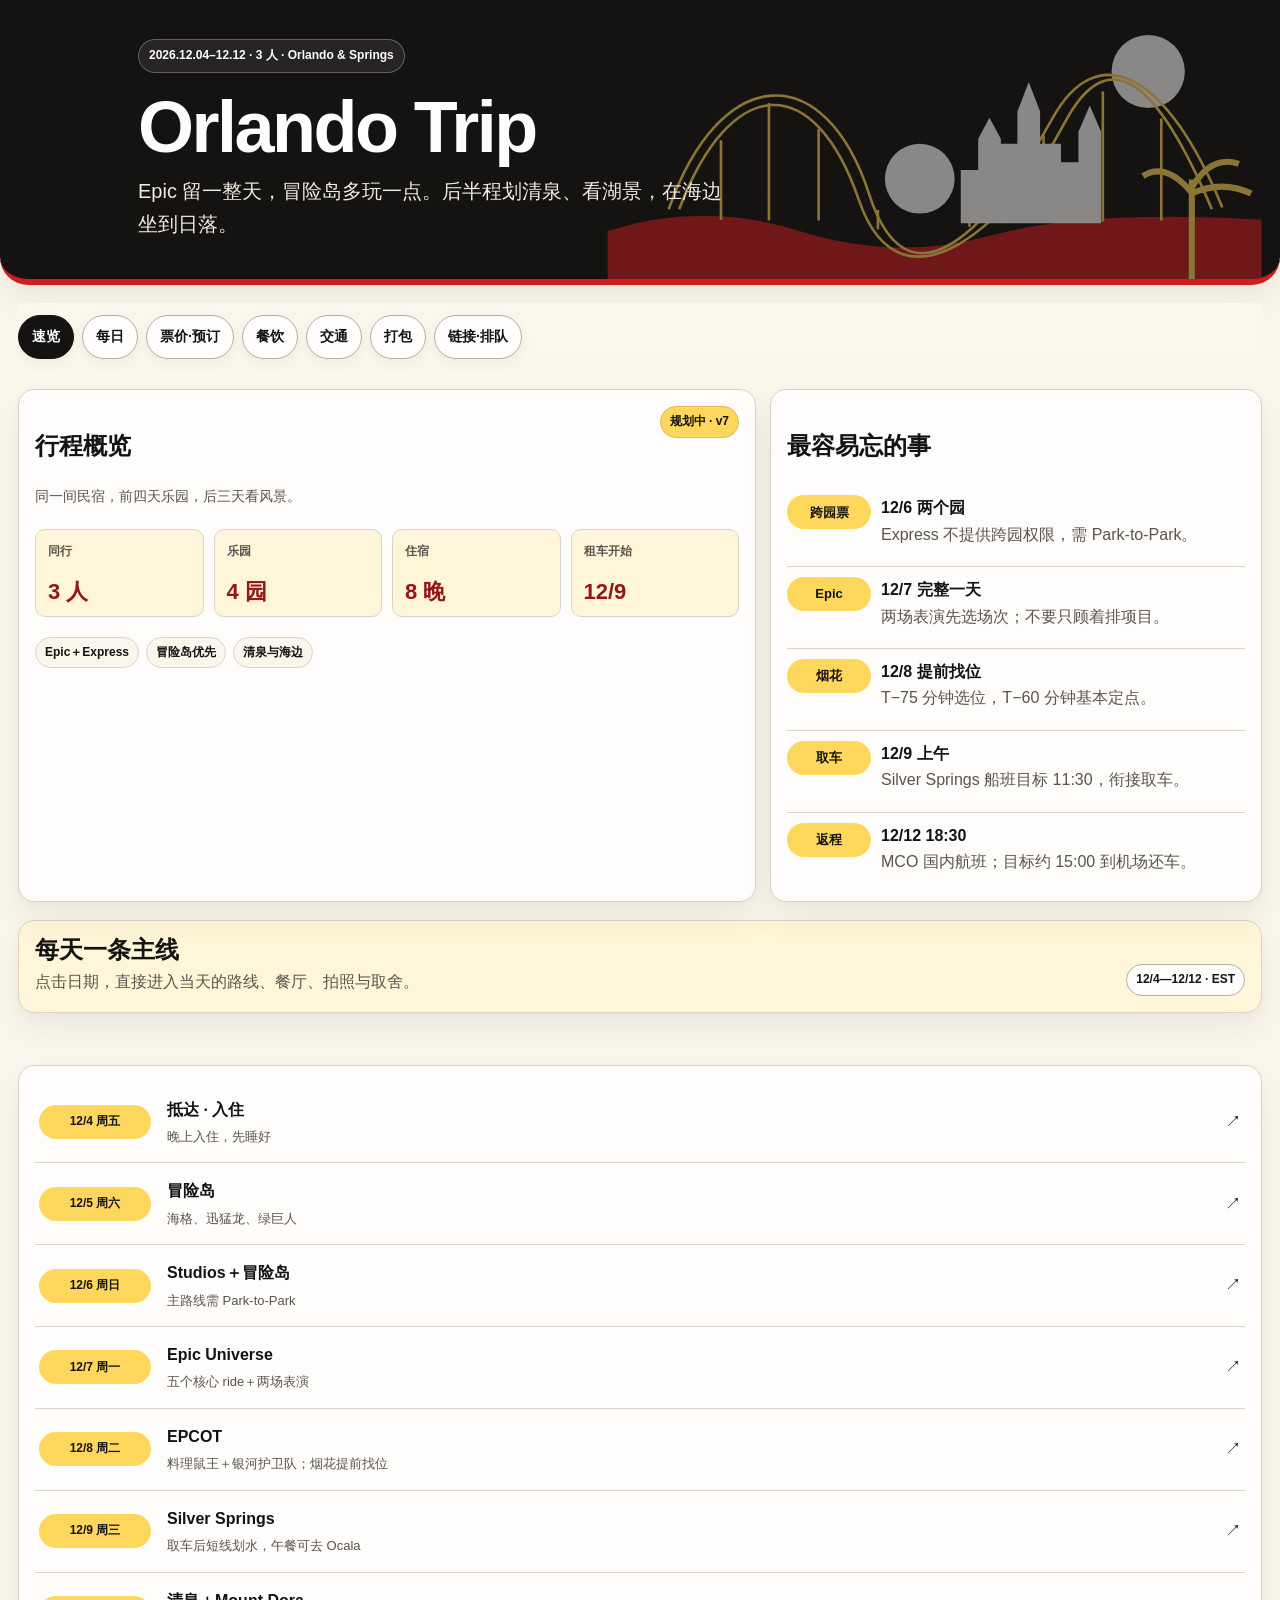
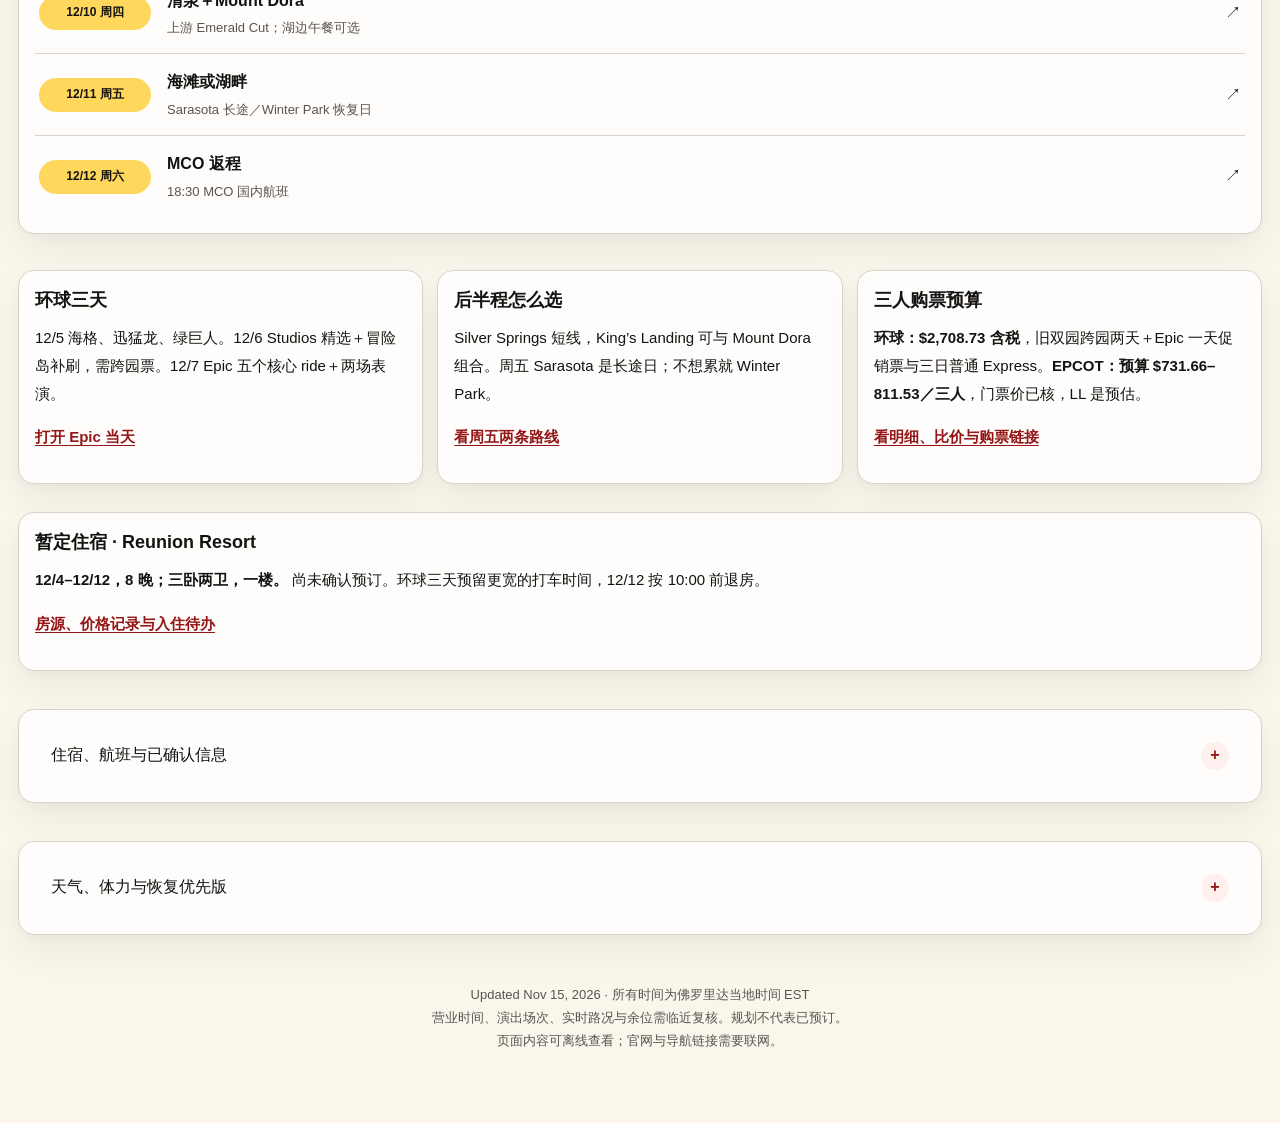
==== commit 2506aa65: "Add daily attraction photos and portable itinerary build" ====
--- a/orlando_mobile_trip_cn.html
+++ b/orlando_mobile_trip_cn.html
@@ -1252,7 +1252,33 @@
   .date-box { background: var(--gold-soft); color: var(--ink); }
   .date-box .month, .date-box .weekday { color: var(--ink); }
 }
-</style></head><body><a class="skip-link" href="#content">跳到行程内容</a><header class="hero" id="top"><svg class="hero-art" viewBox="0 0 750 320" aria-hidden="true"><circle cx="620" cy="82" r="42" fill="var(--mickey-white)"/><path d="M0 265 Q110 230 220 265 T440 270 T750 252V320H0Z" fill="var(--mickey-red)"/><g fill="none" stroke="var(--mickey-yellow)" stroke-width="3"><path d="M70 240C130 70 250 68 300 223S458 230 510 136S642 83 705 238"/><path d="M82 240C142 82 238 83 288 229S470 245 523 143S633 98 693 240"/><path d="M130 161V252M185 118V253M242 148V253M310 241V263M415 229V260M500 155V251M568 105V254M635 136V253"/></g><g fill="var(--mickey-white)"><path d="M450 256V165H470V128L483 94L496 128V165H520V256Z"/><path d="M405 256V195H425V159L438 135L451 159V256Z"/><path d="M520 256V186H540V151L553 121L566 151V256Z"/><circle cx="358" cy="205" r="40"/></g><g fill="none" stroke="var(--mickey-yellow)" stroke-width="7"><path d="M670 320V206M670 221Q640 185 614 202M670 215Q693 177 724 188M670 222Q705 206 738 222"/></g></svg><div class="hero-inner"><span class="eyebrow">2026.12.04–12.12 · 3 人 · Orlando & Springs</span><h1>Orlando Trip</h1><p>Epic 留一整天，冒险岛多玩一点。后半程划清泉、看湖景，在海边坐到日落。</p></div></header><main class="app-shell" id="content"><nav class="nav-strip" aria-label="页面导航"><a href="#home">速览</a><a href="#timeline">每日</a><a href="#bookings">票价·预订</a><a href="#food">餐饮</a><a href="#transport">交通</a><a href="#packing">打包</a><a href="#links">链接·排队</a></nav><section class="app-view" id="home" data-view="home"><div class="home-stack"><div class="top-grid"><section class="panel"><div class="card-title"><div><h2>行程概览</h2><p>同一间民宿，前四天乐园，后三天看风景。</p></div><span class="badge pending">规划中 · v6</span></div><div class="stats"><div class="stat"><span>同行</span><strong>3 人</strong></div><div class="stat"><span>乐园</span><strong>4 园</strong></div><div class="stat"><span>住宿</span><strong>8 晚</strong></div><div class="stat"><span>租车开始</span><strong>12/9</strong></div></div><div class="route-line"><span>Epic＋Express</span><span>冒险岛优先</span><span>清泉与海边</span></div></section><section class="panel"><div class="card-title"><h2>最容易忘的事</h2></div><div class="quick-list"><div class="quick-row"><span class="time-chip">跨园票</span><div><strong>12/6 两个园</strong><br><span class="muted">Express 不提供跨园权限，需 Park-to-Park。</span></div></div><div class="quick-row"><span class="time-chip">Epic</span><div><strong>12/7 完整一天</strong><br><span class="muted">两场表演先选场次；不要只顾着排项目。</span></div></div><div class="quick-row"><span class="time-chip">烟花</span><div><strong>12/8 提前找位</strong><br><span class="muted">T−75 分钟选位，T−60 分钟基本定点。</span></div></div><div class="quick-row"><span class="time-chip">取车</span><div><strong>12/9 上午</strong><br><span class="muted">Silver Springs 船班目标 11:30，衔接取车。</span></div></div><div class="quick-row"><span class="time-chip">返程</span><div><strong>12/12 18:30</strong><br><span class="muted">MCO 国内航班；目标约 15:00 到机场还车。</span></div></div></div></section></div><div class="view-banner"><div><h2>每天一条主线</h2><p>点击日期，直接进入当天的路线、餐厅、拍照与取舍。</p></div><span class="badge flex">12/4—12/12 · EST</span></div><section class="panel"><a class="overview-row" href="#day-12-4"><span class="time-chip">12/4 周五</span><span><strong>抵达 · 入住</strong><small>晚上入住，先睡好</small></span><span aria-hidden="true">↗</span></a><a class="overview-row" href="#day-12-5"><span class="time-chip">12/5 周六</span><span><strong>冒险岛</strong><small>海格、迅猛龙、绿巨人</small></span><span aria-hidden="true">↗</span></a><a class="overview-row" href="#day-12-6"><span class="time-chip">12/6 周日</span><span><strong>Studios＋冒险岛</strong><small>主路线需 Park-to-Park</small></span><span aria-hidden="true">↗</span></a><a class="overview-row" href="#day-12-7"><span class="time-chip">12/7 周一</span><span><strong>Epic Universe</strong><small>五个核心 ride＋两场表演</small></span><span aria-hidden="true">↗</span></a><a class="overview-row" href="#day-12-8"><span class="time-chip">12/8 周二</span><span><strong>EPCOT</strong><small>料理鼠王＋银河护卫队；烟花提前找位</small></span><span aria-hidden="true">↗</span></a><a class="overview-row" href="#day-12-9"><span class="time-chip">12/9 周三</span><span><strong>Silver Springs</strong><small>取车后短线划水，午餐可去 Ocala</small></span><span aria-hidden="true">↗</span></a><a class="overview-row" href="#day-12-10"><span class="time-chip">12/10 周四</span><span><strong>清泉＋Mount Dora</strong><small>上游 Emerald Cut；湖边午餐可选</small></span><span aria-hidden="true">↗</span></a><a class="overview-row" href="#day-12-11"><span class="time-chip">12/11 周五</span><span><strong>海滩或湖畔</strong><small>Sarasota 长途／Winter Park 恢复日</small></span><span aria-hidden="true">↗</span></a><a class="overview-row" href="#day-12-12"><span class="time-chip">12/12 周六</span><span><strong>MCO 返程</strong><small>18:30 MCO 国内航班</small></span><span aria-hidden="true">↗</span></a></section><div class="decision-grid"><article class="card prose"><div class="card-title"><h3>环球三天</h3></div><p>12/5 海格、迅猛龙、绿巨人。12/6 Studios 精选＋冒险岛补刷，需跨园票。12/7 Epic 五个核心 ride＋两场表演。</p>
+
+.day-layout{display:grid;grid-template-columns:minmax(0,1fr) 250px;gap:24px;align-items:start}
+.day-copy,.day-photos{min-width:0}
+.day-photos{border-left:1px solid var(--line);padding-left:18px}
+.day-photos>h3{margin:0 0 4px;padding:0;border:0;font-size:17px}
+.day-photos>h3 span{font-size:12px;font-weight:400;color:var(--muted);margin-left:6px}
+.prose .photo-note{font-size:12px;line-height:1.6;color:var(--muted);margin:0 0 14px}
+.photo-grid{display:grid;gap:18px}
+.project-photo{margin:0;overflow:hidden;border:1px solid var(--line);border-radius:12px;background:var(--paper)}
+.photo-zoom{display:block;width:100%;border:0;padding:0;background:#eee9df;cursor:zoom-in;overflow:hidden}
+.photo-zoom img{display:block;width:100%;height:auto;aspect-ratio:4/3;object-fit:cover}
+.project-photo figcaption{display:grid;grid-template-columns:24px minmax(0,1fr);gap:4px 6px;padding:10px 11px}
+.project-photo strong{font-size:13px;line-height:1.5;color:var(--ink)}
+.photo-order{font-size:11px;font-weight:750;color:var(--muted);font-variant-numeric:tabular-nums;padding-top:2px}
+.photo-tag,.photo-credit{grid-column:2;font-size:11px;line-height:1.6}
+.photo-tag{color:var(--muted)}
+.photo-credit{font-weight:400}
+.photo-viewer{border:1px solid var(--line);border-radius:16px;padding:18px;background:var(--paper);color:var(--ink);max-width:min(960px,94vw);max-height:92dvh;overflow:auto}
+.photo-viewer::backdrop{background:rgba(0,0,0,.82)}
+.photo-viewer img{display:block;max-width:100%;max-height:73dvh;object-fit:contain;margin:12px auto}
+.photo-viewer p{margin:10px 0 0;text-align:center;font-size:15px}
+.photo-close{display:block;margin-left:auto;min-height:44px;padding:8px 16px;border:1px solid var(--line);border-radius:8px;background:var(--paper);color:var(--ink);font:inherit;cursor:pointer}
+@media(min-width:1200px){.app-shell{max-width:1400px}}
+@media(max-width:1100px){.day-layout{display:flex;flex-direction:column}.day-photos{order:-1;width:100%;border-left:0;border-bottom:1px solid var(--line);padding:0 0 20px;margin-bottom:6px}.photo-grid{grid-template-columns:repeat(3,minmax(0,1fr));gap:12px}.day-copy{width:100%}}
+@media(max-width:720px){.photo-grid{grid-template-columns:repeat(2,minmax(0,1fr));gap:10px}.project-photo figcaption{padding:9px;grid-template-columns:18px minmax(0,1fr);gap:3px 5px}.project-photo strong{font-size:12px}.photo-credit,.photo-tag{font-size:10px}.photo-viewer{padding:12px}.day-layout{gap:16px}}
+@media print{.day-layout{display:block}.day-photos{border-left:0;padding:0}.photo-grid{grid-template-columns:repeat(4,minmax(0,1fr))}.project-photo{break-inside:avoid}.photo-viewer{display:none!important}}
+</style></head><body><a class="skip-link" href="#content">跳到行程内容</a><header class="hero" id="top"><svg class="hero-art" viewBox="0 0 750 320" aria-hidden="true"><circle cx="620" cy="82" r="42" fill="var(--mickey-white)"/><path d="M0 265 Q110 230 220 265 T440 270 T750 252V320H0Z" fill="var(--mickey-red)"/><g fill="none" stroke="var(--mickey-yellow)" stroke-width="3"><path d="M70 240C130 70 250 68 300 223S458 230 510 136S642 83 705 238"/><path d="M82 240C142 82 238 83 288 229S470 245 523 143S633 98 693 240"/><path d="M130 161V252M185 118V253M242 148V253M310 241V263M415 229V260M500 155V251M568 105V254M635 136V253"/></g><g fill="var(--mickey-white)"><path d="M450 256V165H470V128L483 94L496 128V165H520V256Z"/><path d="M405 256V195H425V159L438 135L451 159V256Z"/><path d="M520 256V186H540V151L553 121L566 151V256Z"/><circle cx="358" cy="205" r="40"/></g><g fill="none" stroke="var(--mickey-yellow)" stroke-width="7"><path d="M670 320V206M670 221Q640 185 614 202M670 215Q693 177 724 188M670 222Q705 206 738 222"/></g></svg><div class="hero-inner"><span class="eyebrow">2026.12.04–12.12 · 3 人 · Orlando & Springs</span><h1>Orlando Trip</h1><p>Epic 留一整天，冒险岛多玩一点。后半程划清泉、看湖景，在海边坐到日落。</p></div></header><main class="app-shell" id="content"><nav class="nav-strip" aria-label="页面导航"><a href="#home">速览</a><a href="#timeline">每日</a><a href="#bookings">票价·预订</a><a href="#food">餐饮</a><a href="#transport">交通</a><a href="#packing">打包</a><a href="#links">链接·排队</a></nav><section class="app-view" id="home" data-view="home"><div class="home-stack"><div class="top-grid"><section class="panel"><div class="card-title"><div><h2>行程概览</h2><p>同一间民宿，前四天乐园，后三天看风景。</p></div><span class="badge pending">规划中 · v7</span></div><div class="stats"><div class="stat"><span>同行</span><strong>3 人</strong></div><div class="stat"><span>乐园</span><strong>4 园</strong></div><div class="stat"><span>住宿</span><strong>8 晚</strong></div><div class="stat"><span>租车开始</span><strong>12/9</strong></div></div><div class="route-line"><span>Epic＋Express</span><span>冒险岛优先</span><span>清泉与海边</span></div></section><section class="panel"><div class="card-title"><h2>最容易忘的事</h2></div><div class="quick-list"><div class="quick-row"><span class="time-chip">跨园票</span><div><strong>12/6 两个园</strong><br><span class="muted">Express 不提供跨园权限，需 Park-to-Park。</span></div></div><div class="quick-row"><span class="time-chip">Epic</span><div><strong>12/7 完整一天</strong><br><span class="muted">两场表演先选场次；不要只顾着排项目。</span></div></div><div class="quick-row"><span class="time-chip">烟花</span><div><strong>12/8 提前找位</strong><br><span class="muted">T−75 分钟选位，T−60 分钟基本定点。</span></div></div><div class="quick-row"><span class="time-chip">取车</span><div><strong>12/9 上午</strong><br><span class="muted">Silver Springs 船班目标 11:30，衔接取车。</span></div></div><div class="quick-row"><span class="time-chip">返程</span><div><strong>12/12 18:30</strong><br><span class="muted">MCO 国内航班；目标约 15:00 到机场还车。</span></div></div></div></section></div><div class="view-banner"><div><h2>每天一条主线</h2><p>点击日期，直接进入当天的路线、餐厅、拍照与取舍。</p></div><span class="badge flex">12/4—12/12 · EST</span></div><section class="panel"><a class="overview-row" href="#day-12-4"><span class="time-chip">12/4 周五</span><span><strong>抵达 · 入住</strong><small>晚上入住，先睡好</small></span><span aria-hidden="true">↗</span></a><a class="overview-row" href="#day-12-5"><span class="time-chip">12/5 周六</span><span><strong>冒险岛</strong><small>海格、迅猛龙、绿巨人</small></span><span aria-hidden="true">↗</span></a><a class="overview-row" href="#day-12-6"><span class="time-chip">12/6 周日</span><span><strong>Studios＋冒险岛</strong><small>主路线需 Park-to-Park</small></span><span aria-hidden="true">↗</span></a><a class="overview-row" href="#day-12-7"><span class="time-chip">12/7 周一</span><span><strong>Epic Universe</strong><small>五个核心 ride＋两场表演</small></span><span aria-hidden="true">↗</span></a><a class="overview-row" href="#day-12-8"><span class="time-chip">12/8 周二</span><span><strong>EPCOT</strong><small>料理鼠王＋银河护卫队；烟花提前找位</small></span><span aria-hidden="true">↗</span></a><a class="overview-row" href="#day-12-9"><span class="time-chip">12/9 周三</span><span><strong>Silver Springs</strong><small>取车后短线划水，午餐可去 Ocala</small></span><span aria-hidden="true">↗</span></a><a class="overview-row" href="#day-12-10"><span class="time-chip">12/10 周四</span><span><strong>清泉＋Mount Dora</strong><small>上游 Emerald Cut；湖边午餐可选</small></span><span aria-hidden="true">↗</span></a><a class="overview-row" href="#day-12-11"><span class="time-chip">12/11 周五</span><span><strong>海滩或湖畔</strong><small>Sarasota 长途／Winter Park 恢复日</small></span><span aria-hidden="true">↗</span></a><a class="overview-row" href="#day-12-12"><span class="time-chip">12/12 周六</span><span><strong>MCO 返程</strong><small>18:30 MCO 国内航班</small></span><span aria-hidden="true">↗</span></a></section><div class="decision-grid"><article class="card prose"><div class="card-title"><h3>环球三天</h3></div><p>12/5 海格、迅猛龙、绿巨人。12/6 Studios 精选＋冒险岛补刷，需跨园票。12/7 Epic 五个核心 ride＋两场表演。</p>
 <p><a href="#day-12-7" target="_blank" rel="noopener noreferrer">打开 Epic 当天</a></p></article><article class="card prose"><div class="card-title"><h3>后半程怎么选</h3></div><p>Silver Springs 短线，King’s Landing 可与 Mount Dora 组合。周五 Sarasota 是长途日；不想累就 Winter Park。</p>
 <p><a href="#day-12-11" target="_blank" rel="noopener noreferrer">看周五两条路线</a></p></article><article class="card prose"><div class="card-title"><h3>三人购票预算</h3></div><p><strong>环球：$2,708.73 含税</strong>，旧双园跨园两天＋Epic 一天促销票与三日普通 Express。<strong>EPCOT：预算 $731.66–811.53／三人</strong>，门票价已核，LL 是预估。</p>
 <p><a href="#bookings" target="_blank" rel="noopener noreferrer">看明细、比价与购票链接</a></p></article></div><article class="card prose"><div class="card-title"><h3>暂定住宿 · Reunion Resort</h3></div><p><strong>12/4–12/12，8 晚；三卧两卫，一楼。</strong> 尚未确认预订。环球三天预留更宽的打车时间，12/12 按 10:00 前退房。</p>
@@ -1277,21 +1303,21 @@
 <h3>Express 怎么买、怎么用</h3>
 <div class="table-scroll" tabindex="0" role="region" aria-label="行程详情表，可左右滑动"><table><thead><tr><th scope="col">日期</th><th scope="col">建议匹配的 Express</th><th scope="col">注意</th></tr></thead><tbody><tr><td>12/5</td><td>冒险岛当日 Express；想同日多次刷绿巨人／迅猛龙，可比较 Unlimited</td><td>普通版通常每个参与项目一次；Unlimited 是否值得取决于重刷意愿与价差</td></tr><tr><td>12/6</td><td>若按跨园路线且希望两园都用 Express，选择覆盖 Studios＋冒险岛的当日产品</td><td>不要只买 Studios Express 后默认下午冒险岛也能用；也可下午普通排队</td></tr><tr><td>12/7</td><td><strong>Epic 当日 Universal Express</strong>，三人分别购买／绑定</td><td>目前官方列 Epic 不提供 Unlimited；同一项目第二次不能默认继续走 Express</td></tr></tbody></table></div>
 <p><strong>海格单独处理：</strong> 2026/11/15 核价时发现代理商 Express 清单列有海格，而官网 FAQ 仍列为不适用，信息有冲突。因此本版保留普通排队缓冲；购买时向官方／商家核对具体产品，现场再确认，不承诺一定覆盖。以上票种与限制见<a href="https://www.universalorlando.com/web/en/us/tickets-packages/express-passes" target="_blank" rel="noopener noreferrer">环球官方 Express 页面</a>。</p>
-<p><strong>Epic 的五个目标 ride 和两场表演，当前官方均列在 Express 参与范围内。</strong> 但 Express 仍需等待、演出仍按场次入场，也可能满场；到场时先看 App，锁定两场演出的可行时段，建议提前约 20–30 分钟到入口询问，服从工作人员要求。<a href="https://blog.discoveruniversal.com/guides-and-tips/complete-guide-to-express-passes-at-universal-orlando-resort/" target="_blank" rel="noopener noreferrer">官方 Express 使用指南</a></p></details><article class="day-card day-detail" id="day-12-4" data-day-id="day-12-4" hidden><div class="date-box"><div class="month">DEC 2026</div><div class="daynum">04</div><div class="weekday">周五</div></div><div class="day-content prose"><h2>抵达、入住</h2><p><strong>主线：顺利入住，给第一天留体力。</strong></p>
+<p><strong>Epic 的五个目标 ride 和两场表演，当前官方均列在 Express 参与范围内。</strong> 但 Express 仍需等待、演出仍按场次入场，也可能满场；到场时先看 App，锁定两场演出的可行时段，建议提前约 20–30 分钟到入口询问，服从工作人员要求。<a href="https://blog.discoveruniversal.com/guides-and-tips/complete-guide-to-express-passes-at-universal-orlando-resort/" target="_blank" rel="noopener noreferrer">官方 Express 使用指南</a></p></details><article class="day-card day-detail" id="day-12-4" data-day-id="day-12-4" hidden><div class="date-box"><div class="month">DEC 2026</div><div class="daynum">04</div><div class="weekday">周五</div></div><div class="day-content prose"><h2>抵达、入住</h2><div class="day-layout"><div class="day-copy"><p><strong>主线：顺利入住，给第一天留体力。</strong></p>
 <div class="table-scroll" tabindex="0" role="region" aria-label="行程详情表，可左右滑动"><table><thead><tr><th scope="col">时段</th><th scope="col">安排</th></tr></thead><tbody><tr><td>晚上抵达后</td><td>打车去暂定的 Reunion Resort 一楼公寓；核对门牌与门禁，提前将司机进入方式准备好。航班时间未提供，不设固定到达时刻</td></tr><tr><td>入住后</td><td>确认门锁／入住说明；有需要就叫餐或外卖补早餐、水和简单零食</td></tr><tr><td>睡前 15 分钟</td><td>门票绑定、手机充电，备好步行鞋、薄外套、充电宝和小包</td></tr></tbody></table></div>
-<p>不为了超市采购专门绕远路。如果抵达很晚，周六不必硬抢开门，把当日项目减到最想玩的几个。</p></div></article><article class="day-card day-detail" id="day-12-5" data-day-id="day-12-5" hidden><div class="date-box"><div class="month">DEC 2026</div><div class="daynum">05</div><div class="weekday">周六</div></div><div class="day-content prose"><h2>冒险岛：海格＋迅猛龙＋绿巨人</h2><p><strong>当日排队：</strong> <a href="https://queue-times.com/en-US/parks/64/queue_times" target="_blank" rel="noopener noreferrer">冒险岛实时队列</a>。官方 App 优先；网页公布普通队等待，不是 Express 等待。</p>
+<p>不为了超市采购专门绕远路。如果抵达很晚，周六不必硬抢开门，把当日项目减到最想玩的几个。</p></div></div></div></article><article class="day-card day-detail" id="day-12-5" data-day-id="day-12-5" hidden><div class="date-box"><div class="month">DEC 2026</div><div class="daynum">05</div><div class="weekday">周六</div></div><div class="day-content prose"><h2>冒险岛：海格＋迅猛龙＋绿巨人</h2><div class="day-layout"><div class="day-copy"><p><strong>当日排队：</strong> <a href="https://queue-times.com/en-US/parks/64/queue_times" target="_blank" rel="noopener noreferrer">冒险岛实时队列</a>。官方 App 优先；网页公布普通队等待，不是 Express 等待。</p>
 <p><strong>路线思路：</strong> 正门 → Hogsmeade 海格与城堡 → 午餐 → Jurassic 迅猛龙 → Marvel 绿巨人／蜘蛛侠 → 傍晚园景。 <strong>今日必须优先：海格、迅猛龙、绿巨人。</strong> 其他项目按体力挑，不让附加项目吃掉拍照和坐下休息。</p>
 <p>以下按正式开园前后安排；当天开关园时间尚未核实，不把示例时段当官方营业表。住民宿，不按酒店提前入园资格规划。</p>
 <div class="table-scroll" tabindex="0" role="region" aria-label="行程详情表，可左右滑动"><table><thead><tr><th scope="col">时段</th><th scope="col">安排</th><th scope="col">Express／临场判断</th></tr></thead><tbody><tr><td>正式开园前约 60 分钟</td><td>到环球指定下客区，安检、经 CityWalk 步行入园</td><td>给下车到园门留 30–45 分钟；前晚很晚入住就不硬抢开门</td></tr><tr><td>开园后第一段</td><td><strong>Hagrid’s 海格摩托</strong></td><td>按普通队列预留约 60–120 分钟的规划空间，实际可能更久；未开放就先玩附近，不原地无限等</td></tr><tr><td>上午后段</td><td><strong>Forbidden Journey 可选＋Hogsmeade／城堡拍照</strong></td><td>如玩则用适用的 Express；拍照单独留 30–45 分钟</td></tr><tr><td>约 11:30–12:30</td><td><strong>Three Broomsticks 午餐＋休息</strong></td><td>坐下至少 45 分钟；若海格排队拖后，餐点跟着后移，不取消午餐</td></tr><tr><td>午餐后先散步</td><td>走到 Jurassic 区，喝水、拍园景</td><td>不刚吃饱就连续坐强刺激项目</td></tr><tr><td>下午第一段</td><td><strong>VelociCoaster 迅猛龙</strong></td><td>使用适用 Express；第一次满意且不想重刷，就把后面时间留园景</td></tr><tr><td>下午第二段</td><td><strong>Hulk 绿巨人＋Spider-Man 可选</strong></td><td>使用适用 Express；两项刺激项目之间穿插休息</td></tr><tr><td>约 16:00–17:00</td><td>Port of Entry、Seuss Landing 或喜欢的区域拍照</td><td>留 30–45 分钟；控制折返，周日有跨园票还可回来</td></tr><tr><td>入夜后、关园前</td><td>Hogsmeade 节日灯光／城堡外观；有精力再看海格等待情况</td><td>不把海格第一次留到关园前赌运行；是否二刷由体力和真实排队决定</td></tr></tbody></table></div>
 <p><strong>如果海格已显示很长等待：</strong> 先确认三人是否愿意把约 2 小时交给它；不愿等就先完成附近项目，下午再查。周日跨园补刷是后备机会，不能保证届时更短或一定开放。</p>
 <p><strong>午餐建议：Three Broomsticks 三把扫帚。</strong> 位于 Hogsmeade，英式简餐与主题环境适合在这段路线吃午餐。按菜单选 Fish and Chips、Shepherd’s Pie 或其他个人主食；三人不必为了套餐硬点超量。<a href="https://www.universalorlando.com/web/en/us/things-to-do/dining/three-broomsticks" target="_blank" rel="noopener noreferrer">官方餐厅与菜单</a></p>
-<p><strong>晚餐：</strong> 关园和打车时间确定后就近解决，或回民宿吃；不另订一个必须准点赶到的远餐厅。12 月不主动加容易湿透的水上项目。</p></div></article><article class="day-card day-detail" id="day-12-6" data-day-id="day-12-6" hidden><div class="date-box"><div class="month">DEC 2026</div><div class="daynum">06</div><div class="weekday">周日</div></div><div class="day-content prose"><h2>Studios 精选半日＋冒险岛补刷</h2><p><strong>当日排队：</strong> <a href="https://queue-times.com/en-US/parks/65/queue_times" target="_blank" rel="noopener noreferrer">Studios 实时队列</a> · <a href="https://queue-times.com/en-US/parks/64/queue_times" target="_blank" rel="noopener noreferrer">冒险岛实时队列</a>。跨园前先查目标运行情况。</p>
+<p><strong>晚餐：</strong> 关园和打车时间确定后就近解决，或回民宿吃；不另订一个必须准点赶到的远餐厅。12 月不主动加容易湿透的水上项目。</p></div><aside class="day-photos" aria-label="12/5 项目图片"><h3>今天会看到什么 <span>7 张</span></h3><p class="photo-note">点击放大 · 可选项目按体力取舍</p><div class="photo-grid"><figure class="project-photo"><button type="button" class="photo-zoom" aria-label="放大：海格摩托"><img src="[data-uri]" alt="海格摩托：项目与景观参考图" loading="lazy" decoding="async" width="800" height="600"></button><figcaption><span class="photo-order">01</span><strong>海格摩托</strong><span class="photo-tag">必玩</span><a class="photo-credit" href="https://blog.discoveruniversal.com/attractions/the-ultimate-guide-to-hagrids-magical-creatures-motorbike-adventure-at-universal-orlando-resort/" target="_blank" rel="noopener noreferrer">图片来源：Universal Orlando Resort</a></figcaption></figure><figure class="project-photo"><button type="button" class="photo-zoom" aria-label="放大：禁忌之旅／霍格沃茨城堡"><img src="[data-uri]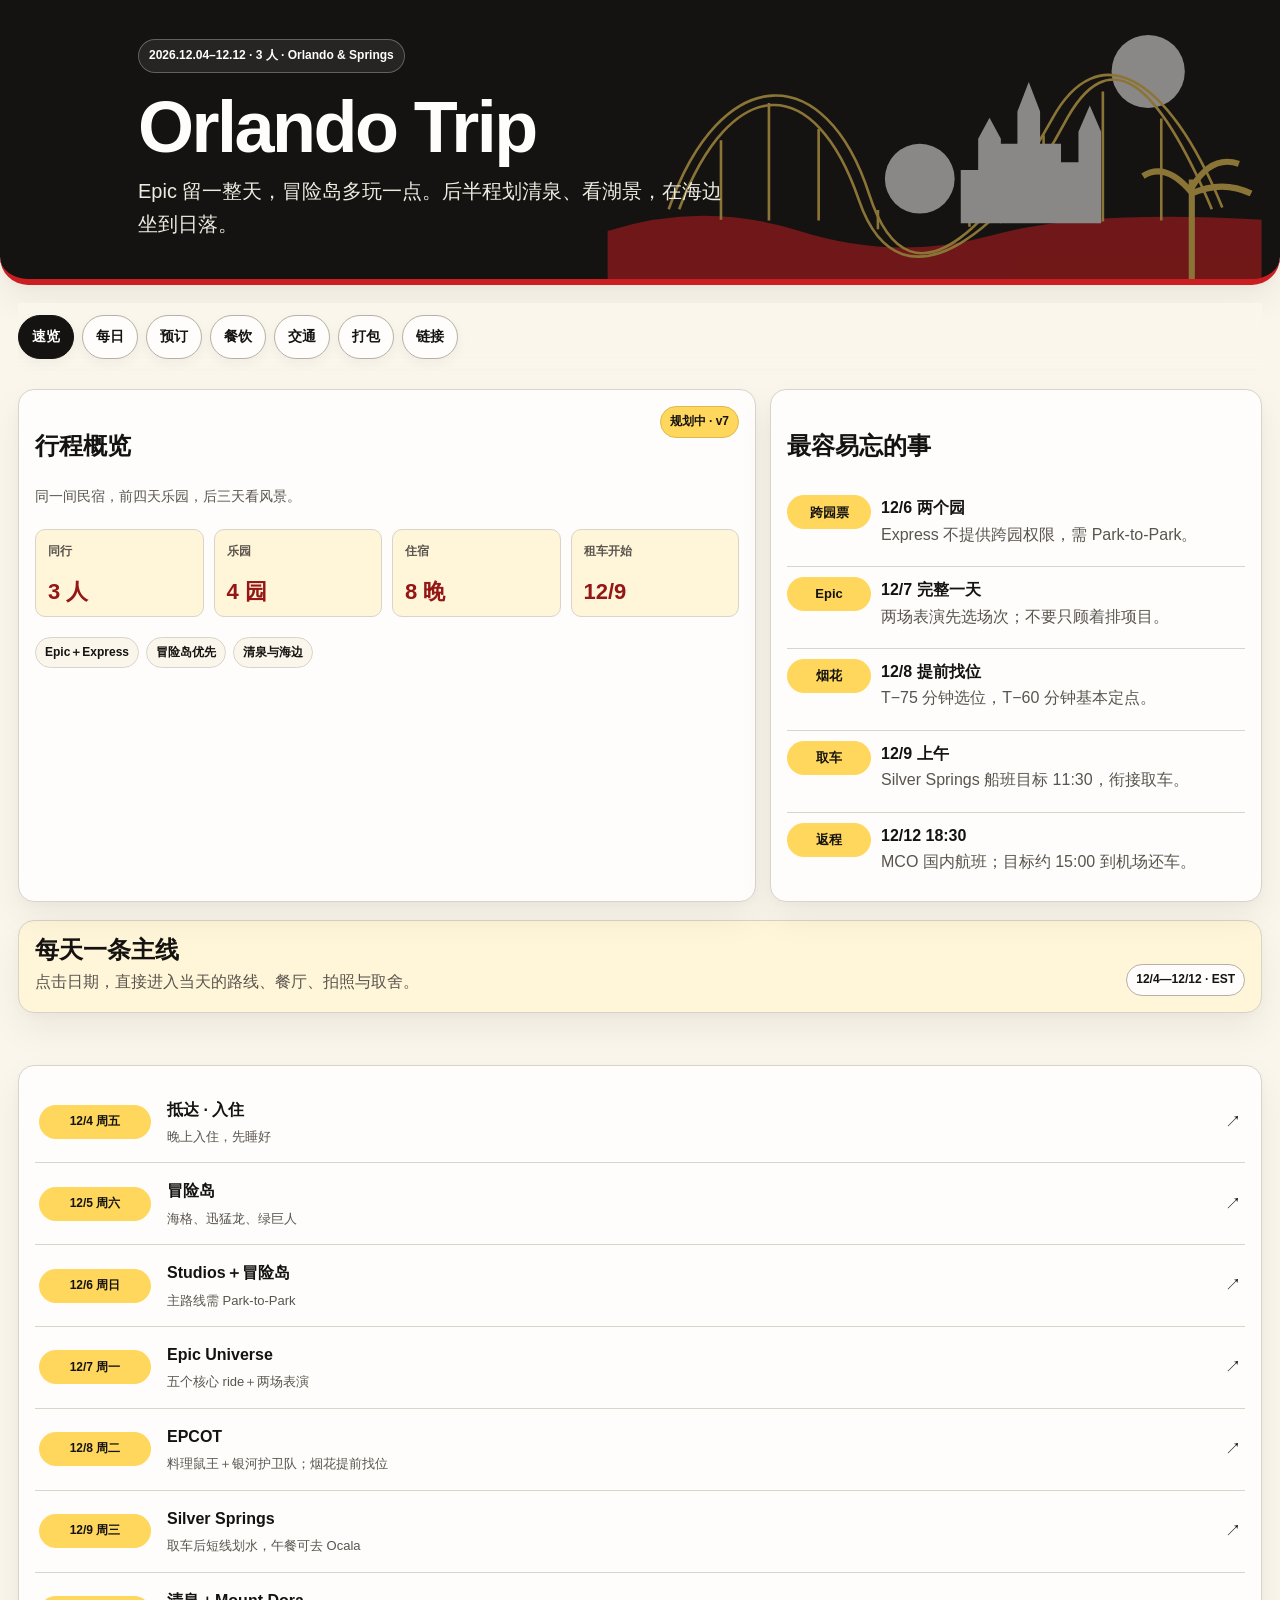
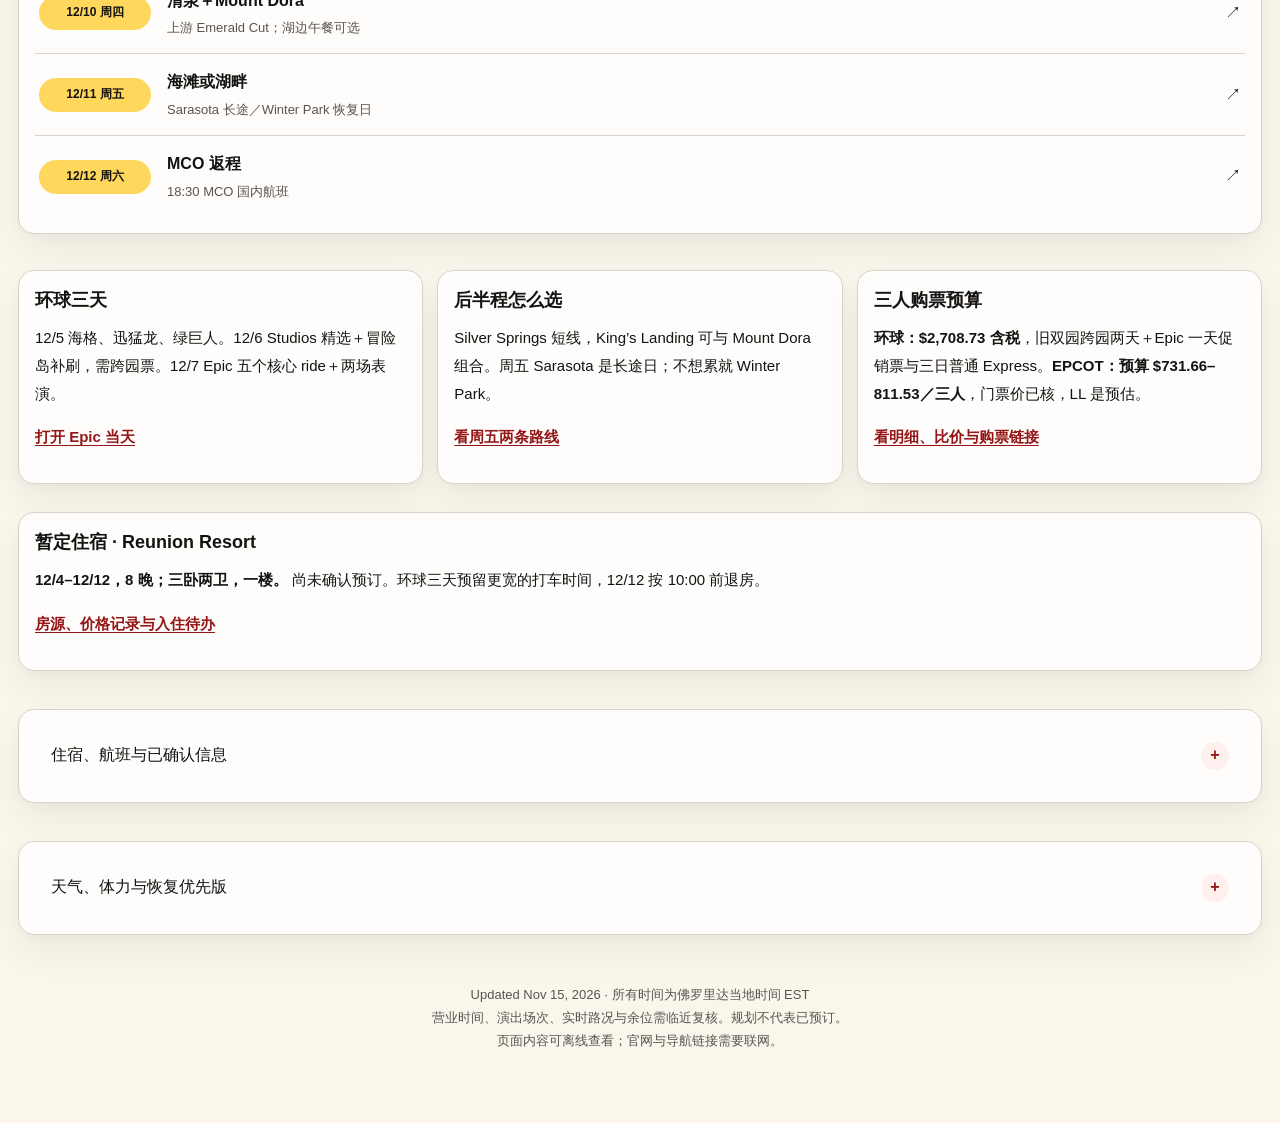
==== commit c893e113: "Restore compact Hawaii-style mobile navigation tabs" ====
--- a/orlando_mobile_trip_cn.html
+++ b/orlando_mobile_trip_cn.html
@@ -1278,7 +1278,35 @@
 @media(max-width:1100px){.day-layout{display:flex;flex-direction:column}.day-photos{order:-1;width:100%;border-left:0;border-bottom:1px solid var(--line);padding:0 0 20px;margin-bottom:6px}.photo-grid{grid-template-columns:repeat(3,minmax(0,1fr));gap:12px}.day-copy{width:100%}}
 @media(max-width:720px){.photo-grid{grid-template-columns:repeat(2,minmax(0,1fr));gap:10px}.project-photo figcaption{padding:9px;grid-template-columns:18px minmax(0,1fr);gap:3px 5px}.project-photo strong{font-size:12px}.photo-credit,.photo-tag{font-size:10px}.photo-viewer{padding:12px}.day-layout{gap:16px}}
 @media print{.day-layout{display:block}.day-photos{border-left:0;padding:0}.photo-grid{grid-template-columns:repeat(4,minmax(0,1fr))}.project-photo{break-inside:avoid}.photo-viewer{display:none!important}}
-</style></head><body><a class="skip-link" href="#content">跳到行程内容</a><header class="hero" id="top"><svg class="hero-art" viewBox="0 0 750 320" aria-hidden="true"><circle cx="620" cy="82" r="42" fill="var(--mickey-white)"/><path d="M0 265 Q110 230 220 265 T440 270 T750 252V320H0Z" fill="var(--mickey-red)"/><g fill="none" stroke="var(--mickey-yellow)" stroke-width="3"><path d="M70 240C130 70 250 68 300 223S458 230 510 136S642 83 705 238"/><path d="M82 240C142 82 238 83 288 229S470 245 523 143S633 98 693 240"/><path d="M130 161V252M185 118V253M242 148V253M310 241V263M415 229V260M500 155V251M568 105V254M635 136V253"/></g><g fill="var(--mickey-white)"><path d="M450 256V165H470V128L483 94L496 128V165H520V256Z"/><path d="M405 256V195H425V159L438 135L451 159V256Z"/><path d="M520 256V186H540V151L553 121L566 151V256Z"/><circle cx="358" cy="205" r="40"/></g><g fill="none" stroke="var(--mickey-yellow)" stroke-width="7"><path d="M670 320V206M670 221Q640 185 614 202M670 215Q693 177 724 188M670 222Q705 206 738 222"/></g></svg><div class="hero-inner"><span class="eyebrow">2026.12.04–12.12 · 3 人 · Orlando & Springs</span><h1>Orlando Trip</h1><p>Epic 留一整天，冒险岛多玩一点。后半程划清泉、看湖景，在海边坐到日落。</p></div></header><main class="app-shell" id="content"><nav class="nav-strip" aria-label="页面导航"><a href="#home">速览</a><a href="#timeline">每日</a><a href="#bookings">票价·预订</a><a href="#food">餐饮</a><a href="#transport">交通</a><a href="#packing">打包</a><a href="#links">链接·排队</a></nav><section class="app-view" id="home" data-view="home"><div class="home-stack"><div class="top-grid"><section class="panel"><div class="card-title"><div><h2>行程概览</h2><p>同一间民宿，前四天乐园，后三天看风景。</p></div><span class="badge pending">规划中 · v7</span></div><div class="stats"><div class="stat"><span>同行</span><strong>3 人</strong></div><div class="stat"><span>乐园</span><strong>4 园</strong></div><div class="stat"><span>住宿</span><strong>8 晚</strong></div><div class="stat"><span>租车开始</span><strong>12/9</strong></div></div><div class="route-line"><span>Epic＋Express</span><span>冒险岛优先</span><span>清泉与海边</span></div></section><section class="panel"><div class="card-title"><h2>最容易忘的事</h2></div><div class="quick-list"><div class="quick-row"><span class="time-chip">跨园票</span><div><strong>12/6 两个园</strong><br><span class="muted">Express 不提供跨园权限，需 Park-to-Park。</span></div></div><div class="quick-row"><span class="time-chip">Epic</span><div><strong>12/7 完整一天</strong><br><span class="muted">两场表演先选场次；不要只顾着排项目。</span></div></div><div class="quick-row"><span class="time-chip">烟花</span><div><strong>12/8 提前找位</strong><br><span class="muted">T−75 分钟选位，T−60 分钟基本定点。</span></div></div><div class="quick-row"><span class="time-chip">取车</span><div><strong>12/9 上午</strong><br><span class="muted">Silver Springs 船班目标 11:30，衔接取车。</span></div></div><div class="quick-row"><span class="time-chip">返程</span><div><strong>12/12 18:30</strong><br><span class="muted">MCO 国内航班；目标约 15:00 到机场还车。</span></div></div></div></section></div><div class="view-banner"><div><h2>每天一条主线</h2><p>点击日期，直接进入当天的路线、餐厅、拍照与取舍。</p></div><span class="badge flex">12/4—12/12 · EST</span></div><section class="panel"><a class="overview-row" href="#day-12-4"><span class="time-chip">12/4 周五</span><span><strong>抵达 · 入住</strong><small>晚上入住，先睡好</small></span><span aria-hidden="true">↗</span></a><a class="overview-row" href="#day-12-5"><span class="time-chip">12/5 周六</span><span><strong>冒险岛</strong><small>海格、迅猛龙、绿巨人</small></span><span aria-hidden="true">↗</span></a><a class="overview-row" href="#day-12-6"><span class="time-chip">12/6 周日</span><span><strong>Studios＋冒险岛</strong><small>主路线需 Park-to-Park</small></span><span aria-hidden="true">↗</span></a><a class="overview-row" href="#day-12-7"><span class="time-chip">12/7 周一</span><span><strong>Epic Universe</strong><small>五个核心 ride＋两场表演</small></span><span aria-hidden="true">↗</span></a><a class="overview-row" href="#day-12-8"><span class="time-chip">12/8 周二</span><span><strong>EPCOT</strong><small>料理鼠王＋银河护卫队；烟花提前找位</small></span><span aria-hidden="true">↗</span></a><a class="overview-row" href="#day-12-9"><span class="time-chip">12/9 周三</span><span><strong>Silver Springs</strong><small>取车后短线划水，午餐可去 Ocala</small></span><span aria-hidden="true">↗</span></a><a class="overview-row" href="#day-12-10"><span class="time-chip">12/10 周四</span><span><strong>清泉＋Mount Dora</strong><small>上游 Emerald Cut；湖边午餐可选</small></span><span aria-hidden="true">↗</span></a><a class="overview-row" href="#day-12-11"><span class="time-chip">12/11 周五</span><span><strong>海滩或湖畔</strong><small>Sarasota 长途／Winter Park 恢复日</small></span><span aria-hidden="true">↗</span></a><a class="overview-row" href="#day-12-12"><span class="time-chip">12/12 周六</span><span><strong>MCO 返程</strong><small>18:30 MCO 国内航班</small></span><span aria-hidden="true">↗</span></a></section><div class="decision-grid"><article class="card prose"><div class="card-title"><h3>环球三天</h3></div><p>12/5 海格、迅猛龙、绿巨人。12/6 Studios 精选＋冒险岛补刷，需跨园票。12/7 Epic 五个核心 ride＋两场表演。</p>
+
+.nav-strip a{justify-content:center;white-space:nowrap}
+@media(max-width:760px){
+  body{padding-bottom:calc(78px + env(safe-area-inset-bottom))}
+  .nav-strip{
+    position:fixed;
+    inset:auto 0 0;
+    gap:4px;
+    margin:0;
+    padding:8px 10px calc(8px + env(safe-area-inset-bottom));
+    align-items:center;
+    background:var(--paper);
+    backdrop-filter:none;
+  }
+  .nav-strip a{
+    display:flex;
+    flex:1 1 0;
+    min-width:0;
+    min-height:44px;
+    padding:8px 4px;
+    border-radius:12px;
+    font-size:12px;
+    line-height:1.25;
+    text-align:center;
+    white-space:nowrap;
+    box-shadow:none;
+  }
+}
+</style></head><body><a class="skip-link" href="#content">跳到行程内容</a><header class="hero" id="top"><svg class="hero-art" viewBox="0 0 750 320" aria-hidden="true"><circle cx="620" cy="82" r="42" fill="var(--mickey-white)"/><path d="M0 265 Q110 230 220 265 T440 270 T750 252V320H0Z" fill="var(--mickey-red)"/><g fill="none" stroke="var(--mickey-yellow)" stroke-width="3"><path d="M70 240C130 70 250 68 300 223S458 230 510 136S642 83 705 238"/><path d="M82 240C142 82 238 83 288 229S470 245 523 143S633 98 693 240"/><path d="M130 161V252M185 118V253M242 148V253M310 241V263M415 229V260M500 155V251M568 105V254M635 136V253"/></g><g fill="var(--mickey-white)"><path d="M450 256V165H470V128L483 94L496 128V165H520V256Z"/><path d="M405 256V195H425V159L438 135L451 159V256Z"/><path d="M520 256V186H540V151L553 121L566 151V256Z"/><circle cx="358" cy="205" r="40"/></g><g fill="none" stroke="var(--mickey-yellow)" stroke-width="7"><path d="M670 320V206M670 221Q640 185 614 202M670 215Q693 177 724 188M670 222Q705 206 738 222"/></g></svg><div class="hero-inner"><span class="eyebrow">2026.12.04–12.12 · 3 人 · Orlando & Springs</span><h1>Orlando Trip</h1><p>Epic 留一整天，冒险岛多玩一点。后半程划清泉、看湖景，在海边坐到日落。</p></div></header><main class="app-shell" id="content"><nav class="nav-strip" aria-label="页面导航"><a href="#home">速览</a><a href="#timeline">每日</a><a href="#bookings">预订</a><a href="#food">餐饮</a><a href="#transport">交通</a><a href="#packing">打包</a><a href="#links">链接</a></nav><section class="app-view" id="home" data-view="home"><div class="home-stack"><div class="top-grid"><section class="panel"><div class="card-title"><div><h2>行程概览</h2><p>同一间民宿，前四天乐园，后三天看风景。</p></div><span class="badge pending">规划中 · v7</span></div><div class="stats"><div class="stat"><span>同行</span><strong>3 人</strong></div><div class="stat"><span>乐园</span><strong>4 园</strong></div><div class="stat"><span>住宿</span><strong>8 晚</strong></div><div class="stat"><span>租车开始</span><strong>12/9</strong></div></div><div class="route-line"><span>Epic＋Express</span><span>冒险岛优先</span><span>清泉与海边</span></div></section><section class="panel"><div class="card-title"><h2>最容易忘的事</h2></div><div class="quick-list"><div class="quick-row"><span class="time-chip">跨园票</span><div><strong>12/6 两个园</strong><br><span class="muted">Express 不提供跨园权限，需 Park-to-Park。</span></div></div><div class="quick-row"><span class="time-chip">Epic</span><div><strong>12/7 完整一天</strong><br><span class="muted">两场表演先选场次；不要只顾着排项目。</span></div></div><div class="quick-row"><span class="time-chip">烟花</span><div><strong>12/8 提前找位</strong><br><span class="muted">T−75 分钟选位，T−60 分钟基本定点。</span></div></div><div class="quick-row"><span class="time-chip">取车</span><div><strong>12/9 上午</strong><br><span class="muted">Silver Springs 船班目标 11:30，衔接取车。</span></div></div><div class="quick-row"><span class="time-chip">返程</span><div><strong>12/12 18:30</strong><br><span class="muted">MCO 国内航班；目标约 15:00 到机场还车。</span></div></div></div></section></div><div class="view-banner"><div><h2>每天一条主线</h2><p>点击日期，直接进入当天的路线、餐厅、拍照与取舍。</p></div><span class="badge flex">12/4—12/12 · EST</span></div><section class="panel"><a class="overview-row" href="#day-12-4"><span class="time-chip">12/4 周五</span><span><strong>抵达 · 入住</strong><small>晚上入住，先睡好</small></span><span aria-hidden="true">↗</span></a><a class="overview-row" href="#day-12-5"><span class="time-chip">12/5 周六</span><span><strong>冒险岛</strong><small>海格、迅猛龙、绿巨人</small></span><span aria-hidden="true">↗</span></a><a class="overview-row" href="#day-12-6"><span class="time-chip">12/6 周日</span><span><strong>Studios＋冒险岛</strong><small>主路线需 Park-to-Park</small></span><span aria-hidden="true">↗</span></a><a class="overview-row" href="#day-12-7"><span class="time-chip">12/7 周一</span><span><strong>Epic Universe</strong><small>五个核心 ride＋两场表演</small></span><span aria-hidden="true">↗</span></a><a class="overview-row" href="#day-12-8"><span class="time-chip">12/8 周二</span><span><strong>EPCOT</strong><small>料理鼠王＋银河护卫队；烟花提前找位</small></span><span aria-hidden="true">↗</span></a><a class="overview-row" href="#day-12-9"><span class="time-chip">12/9 周三</span><span><strong>Silver Springs</strong><small>取车后短线划水，午餐可去 Ocala</small></span><span aria-hidden="true">↗</span></a><a class="overview-row" href="#day-12-10"><span class="time-chip">12/10 周四</span><span><strong>清泉＋Mount Dora</strong><small>上游 Emerald Cut；湖边午餐可选</small></span><span aria-hidden="true">↗</span></a><a class="overview-row" href="#day-12-11"><span class="time-chip">12/11 周五</span><span><strong>海滩或湖畔</strong><small>Sarasota 长途／Winter Park 恢复日</small></span><span aria-hidden="true">↗</span></a><a class="overview-row" href="#day-12-12"><span class="time-chip">12/12 周六</span><span><strong>MCO 返程</strong><small>18:30 MCO 国内航班</small></span><span aria-hidden="true">↗</span></a></section><div class="decision-grid"><article class="card prose"><div class="card-title"><h3>环球三天</h3></div><p>12/5 海格、迅猛龙、绿巨人。12/6 Studios 精选＋冒险岛补刷，需跨园票。12/7 Epic 五个核心 ride＋两场表演。</p>
 <p><a href="#day-12-7" target="_blank" rel="noopener noreferrer">打开 Epic 当天</a></p></article><article class="card prose"><div class="card-title"><h3>后半程怎么选</h3></div><p>Silver Springs 短线，King’s Landing 可与 Mount Dora 组合。周五 Sarasota 是长途日；不想累就 Winter Park。</p>
 <p><a href="#day-12-11" target="_blank" rel="noopener noreferrer">看周五两条路线</a></p></article><article class="card prose"><div class="card-title"><h3>三人购票预算</h3></div><p><strong>环球：$2,708.73 含税</strong>，旧双园跨园两天＋Epic 一天促销票与三日普通 Express。<strong>EPCOT：预算 $731.66–811.53／三人</strong>，门票价已核，LL 是预估。</p>
 <p><a href="#bookings" target="_blank" rel="noopener noreferrer">看明细、比价与购票链接</a></p></article></div><article class="card prose"><div class="card-title"><h3>暂定住宿 · Reunion Resort</h3></div><p><strong>12/4–12/12，8 晚；三卧两卫，一楼。</strong> 尚未确认预订。环球三天预留更宽的打车时间，12/12 按 10:00 前退房。</p>
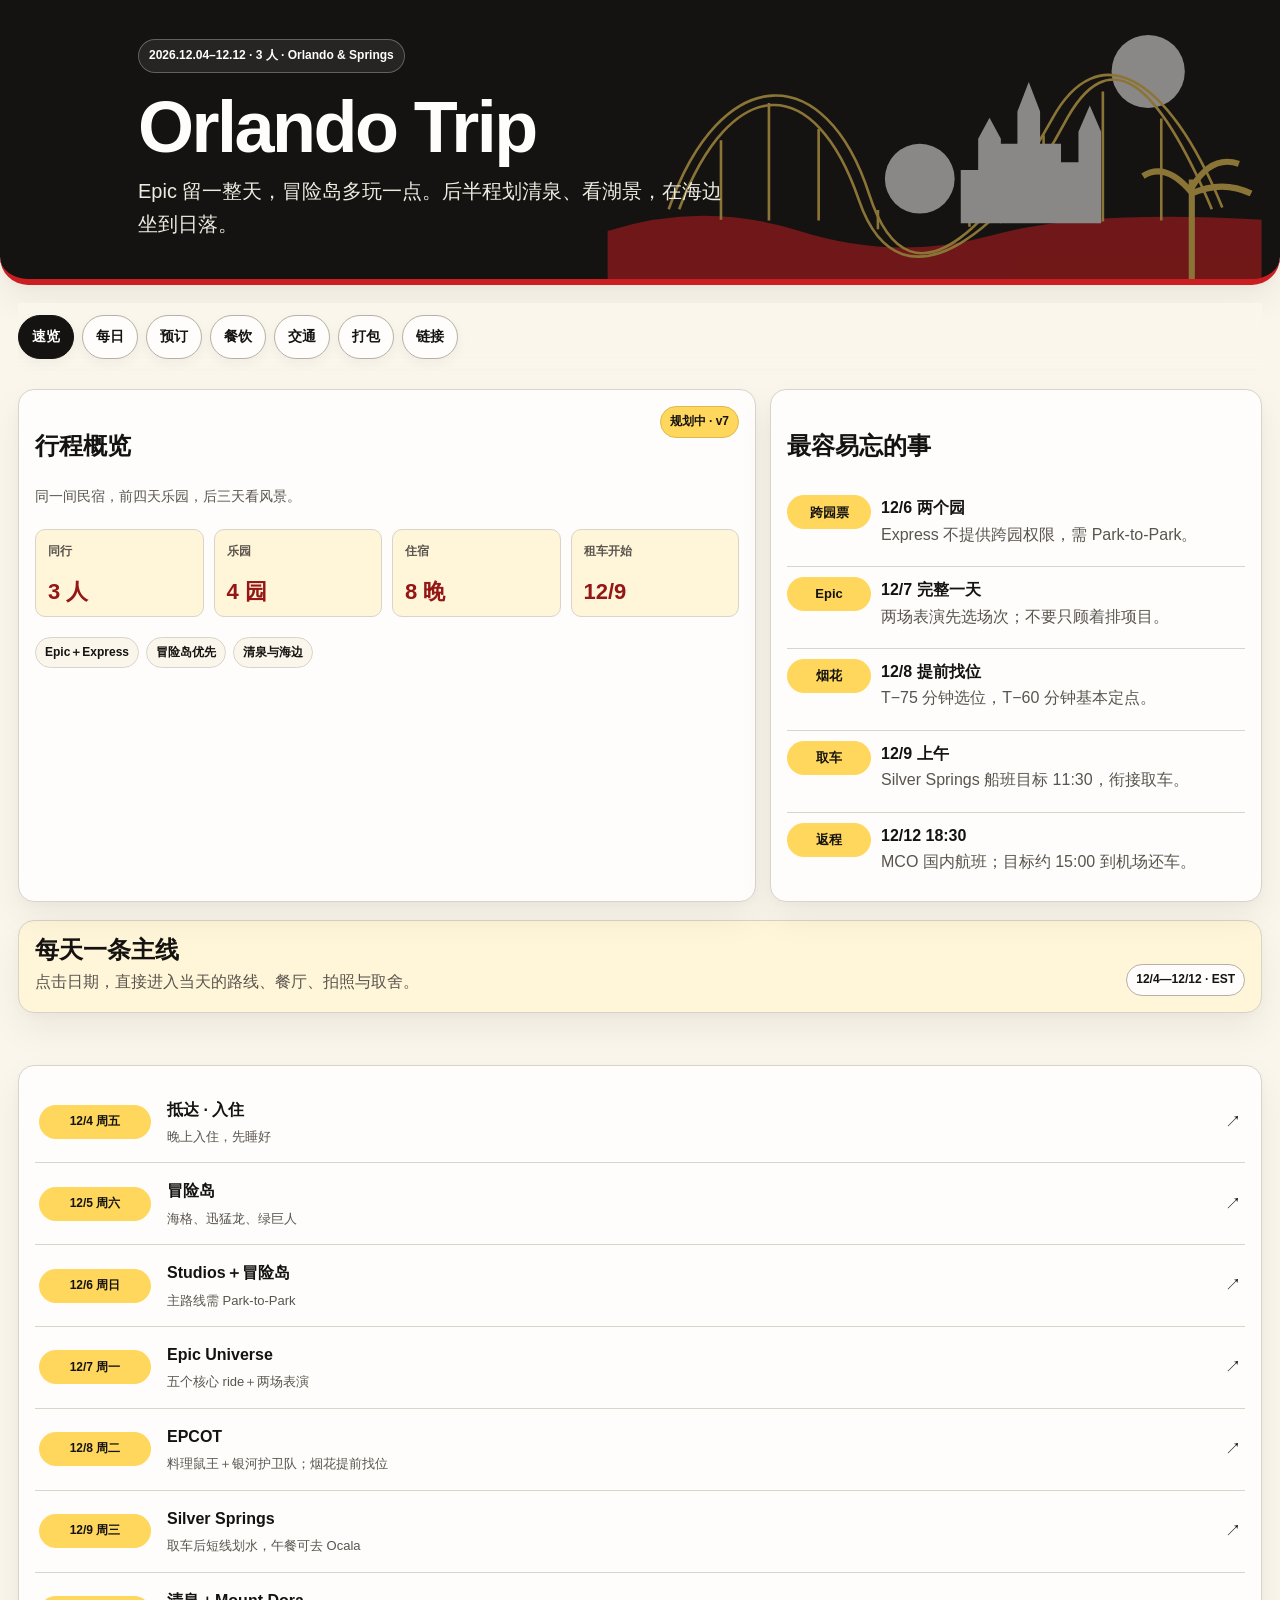
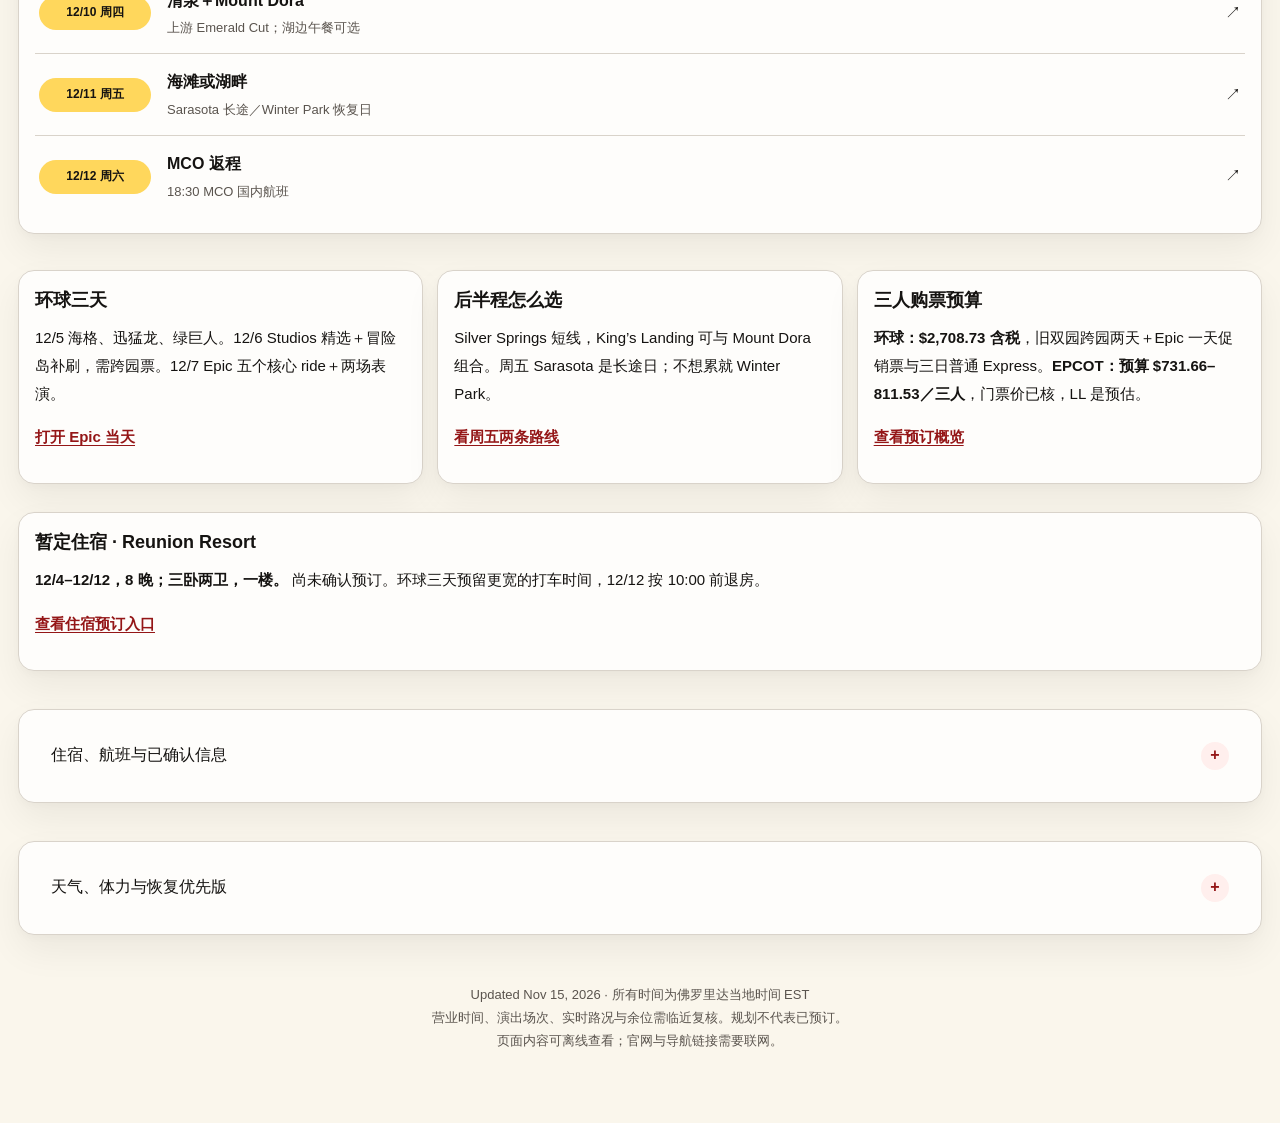
==== commit 40ec959e: "Simplify booking page to dated overview with editable links" ====
--- a/orlando_mobile_trip_cn.html
+++ b/orlando_mobile_trip_cn.html
@@ -1306,11 +1306,23 @@
     box-shadow:none;
   }
 }
+
+.booking-group{margin:0 0 16px;padding:20px;background:var(--paper);border:1px solid var(--line);border-radius:16px}
+.booking-group h3{margin:0 0 6px;font-size:18px}
+.booking-list{margin:0;padding:0;list-style:none}
+.booking-row{display:grid;grid-template-columns:minmax(0,1fr) auto;gap:16px;align-items:center;padding:15px 0;border-top:1px solid var(--line)}
+.booking-row:first-child{border-top:0}
+.booking-main{min-width:0}
+.booking-title{display:block;font-size:15px;line-height:1.5;font-weight:700;color:var(--ink)}
+.booking-meta{display:block;margin-top:4px;font-size:12px;line-height:1.6;color:var(--muted)}
+.booking-link{display:flex;align-items:center;justify-content:center;min-height:44px;padding:9px 14px;white-space:nowrap;background:var(--mickey-black);color:var(--mickey-white);border-radius:10px;font-size:13px;text-decoration:none}
+.booking-link:hover{text-decoration:none;background:var(--mickey-red)}
+@media(max-width:720px){.booking-group{padding:16px}.booking-row{gap:10px}.booking-title{font-size:14px}.booking-link{padding:9px 11px}.booking-meta{font-size:12px}}
 </style></head><body><a class="skip-link" href="#content">跳到行程内容</a><header class="hero" id="top"><svg class="hero-art" viewBox="0 0 750 320" aria-hidden="true"><circle cx="620" cy="82" r="42" fill="var(--mickey-white)"/><path d="M0 265 Q110 230 220 265 T440 270 T750 252V320H0Z" fill="var(--mickey-red)"/><g fill="none" stroke="var(--mickey-yellow)" stroke-width="3"><path d="M70 240C130 70 250 68 300 223S458 230 510 136S642 83 705 238"/><path d="M82 240C142 82 238 83 288 229S470 245 523 143S633 98 693 240"/><path d="M130 161V252M185 118V253M242 148V253M310 241V263M415 229V260M500 155V251M568 105V254M635 136V253"/></g><g fill="var(--mickey-white)"><path d="M450 256V165H470V128L483 94L496 128V165H520V256Z"/><path d="M405 256V195H425V159L438 135L451 159V256Z"/><path d="M520 256V186H540V151L553 121L566 151V256Z"/><circle cx="358" cy="205" r="40"/></g><g fill="none" stroke="var(--mickey-yellow)" stroke-width="7"><path d="M670 320V206M670 221Q640 185 614 202M670 215Q693 177 724 188M670 222Q705 206 738 222"/></g></svg><div class="hero-inner"><span class="eyebrow">2026.12.04–12.12 · 3 人 · Orlando & Springs</span><h1>Orlando Trip</h1><p>Epic 留一整天，冒险岛多玩一点。后半程划清泉、看湖景，在海边坐到日落。</p></div></header><main class="app-shell" id="content"><nav class="nav-strip" aria-label="页面导航"><a href="#home">速览</a><a href="#timeline">每日</a><a href="#bookings">预订</a><a href="#food">餐饮</a><a href="#transport">交通</a><a href="#packing">打包</a><a href="#links">链接</a></nav><section class="app-view" id="home" data-view="home"><div class="home-stack"><div class="top-grid"><section class="panel"><div class="card-title"><div><h2>行程概览</h2><p>同一间民宿，前四天乐园，后三天看风景。</p></div><span class="badge pending">规划中 · v7</span></div><div class="stats"><div class="stat"><span>同行</span><strong>3 人</strong></div><div class="stat"><span>乐园</span><strong>4 园</strong></div><div class="stat"><span>住宿</span><strong>8 晚</strong></div><div class="stat"><span>租车开始</span><strong>12/9</strong></div></div><div class="route-line"><span>Epic＋Express</span><span>冒险岛优先</span><span>清泉与海边</span></div></section><section class="panel"><div class="card-title"><h2>最容易忘的事</h2></div><div class="quick-list"><div class="quick-row"><span class="time-chip">跨园票</span><div><strong>12/6 两个园</strong><br><span class="muted">Express 不提供跨园权限，需 Park-to-Park。</span></div></div><div class="quick-row"><span class="time-chip">Epic</span><div><strong>12/7 完整一天</strong><br><span class="muted">两场表演先选场次；不要只顾着排项目。</span></div></div><div class="quick-row"><span class="time-chip">烟花</span><div><strong>12/8 提前找位</strong><br><span class="muted">T−75 分钟选位，T−60 分钟基本定点。</span></div></div><div class="quick-row"><span class="time-chip">取车</span><div><strong>12/9 上午</strong><br><span class="muted">Silver Springs 船班目标 11:30，衔接取车。</span></div></div><div class="quick-row"><span class="time-chip">返程</span><div><strong>12/12 18:30</strong><br><span class="muted">MCO 国内航班；目标约 15:00 到机场还车。</span></div></div></div></section></div><div class="view-banner"><div><h2>每天一条主线</h2><p>点击日期，直接进入当天的路线、餐厅、拍照与取舍。</p></div><span class="badge flex">12/4—12/12 · EST</span></div><section class="panel"><a class="overview-row" href="#day-12-4"><span class="time-chip">12/4 周五</span><span><strong>抵达 · 入住</strong><small>晚上入住，先睡好</small></span><span aria-hidden="true">↗</span></a><a class="overview-row" href="#day-12-5"><span class="time-chip">12/5 周六</span><span><strong>冒险岛</strong><small>海格、迅猛龙、绿巨人</small></span><span aria-hidden="true">↗</span></a><a class="overview-row" href="#day-12-6"><span class="time-chip">12/6 周日</span><span><strong>Studios＋冒险岛</strong><small>主路线需 Park-to-Park</small></span><span aria-hidden="true">↗</span></a><a class="overview-row" href="#day-12-7"><span class="time-chip">12/7 周一</span><span><strong>Epic Universe</strong><small>五个核心 ride＋两场表演</small></span><span aria-hidden="true">↗</span></a><a class="overview-row" href="#day-12-8"><span class="time-chip">12/8 周二</span><span><strong>EPCOT</strong><small>料理鼠王＋银河护卫队；烟花提前找位</small></span><span aria-hidden="true">↗</span></a><a class="overview-row" href="#day-12-9"><span class="time-chip">12/9 周三</span><span><strong>Silver Springs</strong><small>取车后短线划水，午餐可去 Ocala</small></span><span aria-hidden="true">↗</span></a><a class="overview-row" href="#day-12-10"><span class="time-chip">12/10 周四</span><span><strong>清泉＋Mount Dora</strong><small>上游 Emerald Cut；湖边午餐可选</small></span><span aria-hidden="true">↗</span></a><a class="overview-row" href="#day-12-11"><span class="time-chip">12/11 周五</span><span><strong>海滩或湖畔</strong><small>Sarasota 长途／Winter Park 恢复日</small></span><span aria-hidden="true">↗</span></a><a class="overview-row" href="#day-12-12"><span class="time-chip">12/12 周六</span><span><strong>MCO 返程</strong><small>18:30 MCO 国内航班</small></span><span aria-hidden="true">↗</span></a></section><div class="decision-grid"><article class="card prose"><div class="card-title"><h3>环球三天</h3></div><p>12/5 海格、迅猛龙、绿巨人。12/6 Studios 精选＋冒险岛补刷，需跨园票。12/7 Epic 五个核心 ride＋两场表演。</p>
 <p><a href="#day-12-7" target="_blank" rel="noopener noreferrer">打开 Epic 当天</a></p></article><article class="card prose"><div class="card-title"><h3>后半程怎么选</h3></div><p>Silver Springs 短线，King’s Landing 可与 Mount Dora 组合。周五 Sarasota 是长途日；不想累就 Winter Park。</p>
 <p><a href="#day-12-11" target="_blank" rel="noopener noreferrer">看周五两条路线</a></p></article><article class="card prose"><div class="card-title"><h3>三人购票预算</h3></div><p><strong>环球：$2,708.73 含税</strong>，旧双园跨园两天＋Epic 一天促销票与三日普通 Express。<strong>EPCOT：预算 $731.66–811.53／三人</strong>，门票价已核，LL 是预估。</p>
-<p><a href="#bookings" target="_blank" rel="noopener noreferrer">看明细、比价与购票链接</a></p></article></div><article class="card prose"><div class="card-title"><h3>暂定住宿 · Reunion Resort</h3></div><p><strong>12/4–12/12，8 晚；三卧两卫，一楼。</strong> 尚未确认预订。环球三天预留更宽的打车时间，12/12 按 10:00 前退房。</p>
-<p><a href="#bookings" target="_blank" rel="noopener noreferrer">房源、价格记录与入住待办</a></p></article><details class="card prose"><summary>住宿、航班与已确认信息</summary><div class="table-scroll" tabindex="0" role="region" aria-label="行程详情表，可左右滑动"><table><thead><tr><th scope="col">项目</th><th scope="col">本版安排</th></tr></thead><tbody><tr><td>人数</td><td>3 人</td></tr><tr><td>住宿</td><td>暂定 Reunion Resort 一楼三卧公寓，12/4–12/12 共 8 晚，全程不换住处；尚未确认预订</td></tr><tr><td>抵达</td><td>12/4 周五晚上入住；抵达航班和具体时间未提供</td></tr><tr><td>离开</td><td>12/12 周六 18:30，MCO 国内航班</td></tr><tr><td>环球</td><td>Universal Islands of Adventure、Universal Studios Florida、Universal Epic Universe；拟买 3 日票</td></tr><tr><td>迪士尼</td><td>只去 EPCOT；不包含 Disney’s Hollywood Studios</td></tr><tr><td>交通</td><td>乐园期间 Uber/Lyft；12/9 开始租车做周边游</td></tr><tr><td>偏好</td><td>Epic ＞ 冒险岛 ＞ Universal Studios；保留拍照时间，后半程看风景</td></tr><tr><td>尚待确认</td><td>民宿订单与具体门牌／门禁说明、门票完整名称／有效期、是否选择 Sarasota 长途日、租车取还点</td></tr></tbody></table></div>
+<p><a href="#bookings" target="_blank" rel="noopener noreferrer">查看预订概览</a></p></article></div><article class="card prose"><div class="card-title"><h3>暂定住宿 · Reunion Resort</h3></div><p><strong>12/4–12/12，8 晚；三卧两卫，一楼。</strong> 尚未确认预订。环球三天预留更宽的打车时间，12/12 按 10:00 前退房。</p>
+<p><a href="#bookings" target="_blank" rel="noopener noreferrer">查看住宿预订入口</a></p></article><details class="card prose"><summary>住宿、航班与已确认信息</summary><div class="table-scroll" tabindex="0" role="region" aria-label="行程详情表，可左右滑动"><table><thead><tr><th scope="col">项目</th><th scope="col">本版安排</th></tr></thead><tbody><tr><td>人数</td><td>3 人</td></tr><tr><td>住宿</td><td>暂定 Reunion Resort 一楼三卧公寓，12/4–12/12 共 8 晚，全程不换住处；尚未确认预订</td></tr><tr><td>抵达</td><td>12/4 周五晚上入住；抵达航班和具体时间未提供</td></tr><tr><td>离开</td><td>12/12 周六 18:30，MCO 国内航班</td></tr><tr><td>环球</td><td>Universal Islands of Adventure、Universal Studios Florida、Universal Epic Universe；拟买 3 日票</td></tr><tr><td>迪士尼</td><td>只去 EPCOT；不包含 Disney’s Hollywood Studios</td></tr><tr><td>交通</td><td>乐园期间 Uber/Lyft；12/9 开始租车做周边游</td></tr><tr><td>偏好</td><td>Epic ＞ 冒险岛 ＞ Universal Studios；保留拍照时间，后半程看风景</td></tr><tr><td>尚待确认</td><td>民宿订单与具体门牌／门禁说明、门票完整名称／有效期、是否选择 Sarasota 长途日、租车取还点</td></tr></tbody></table></div>
 <h3>暂定住宿｜Reunion Resort 一楼公寓</h3>
 <p><strong>房源：公寓，带度假村＋一楼｜距离迪士尼 10 分钟</strong>（房东 Rennata）。标题中的车程为房源宣传，不等于到 EPCOT 园门或环球的实际车程。</p>
 <p><a href="https://www.airbnb.cn/rooms/934030452168483857?check_in=2026-12-04&amp;amp;check_out=2026-12-12&amp;amp;adults=3" target="_blank" rel="noopener noreferrer">打开 Airbnb 房源与本次日期：12/4–12/12、3 位成人</a></p>
@@ -1438,51 +1450,7 @@
 <p>建议优先考虑第二行：<strong>Silver Springs 划一次水，Mount Dora 轻松看湖，Sarasota 看馆看海</strong>。它比连续两天划船再接一整天长途，更接近你们后半程看风景的目标；King’s Landing 的船位若已订，须先看取消条款再改。</p></div><aside class="day-photos" aria-label="12/11 项目图片"><h3>今天会看到什么 <span>4 张</span></h3><p class="photo-note">点击放大 · 可选项目按体力取舍</p><div class="photo-grid"><figure class="project-photo"><button type="button" class="photo-zoom" aria-label="放大：The Ringling 美术馆"><img src="[data-uri]" alt="The Ringling 美术馆：项目与景观参考图" loading="lazy" decoding="async" width="800" height="600"></button><figcaption><span class="photo-order">01</span><strong>The Ringling 美术馆</strong><span class="photo-tag">B · Sarasota 长途版</span><a class="photo-credit" href="https://www.ringling.org/" target="_blank" rel="noopener noreferrer">图片来源：The Ringling</a></figcaption></figure><figure class="project-photo"><button type="button" class="photo-zoom" aria-label="放大：Lido Beach 海滩"><img src="[data-uri]" alt="Lido Beach 海滩景观" loading="lazy" decoding="async" width="800" height="600"></button><figcaption><span class="photo-order">02</span><strong>Lido Beach 海滩</strong><span class="photo-tag">B · Sarasota 长途版</span><a class="photo-credit" href="https://commons.wikimedia.org/wiki/File:2017_Sarasota_Lido_Key_Beach_2_FRD_9567.jpg" target="_blank" rel="noopener noreferrer">图片来源：Fred Hsu / Wikimedia Commons</a><span class="photo-credit"><a href="https://creativecommons.org/licenses/by-sa/3.0/" target="_blank" rel="noopener noreferrer">CC BY-SA 3.0</a> · 缩小尺寸并压缩</span></figcaption></figure><figure class="project-photo"><button type="button" class="photo-zoom" aria-label="放大：Winter Park 湖区风景"><img src="[data-uri]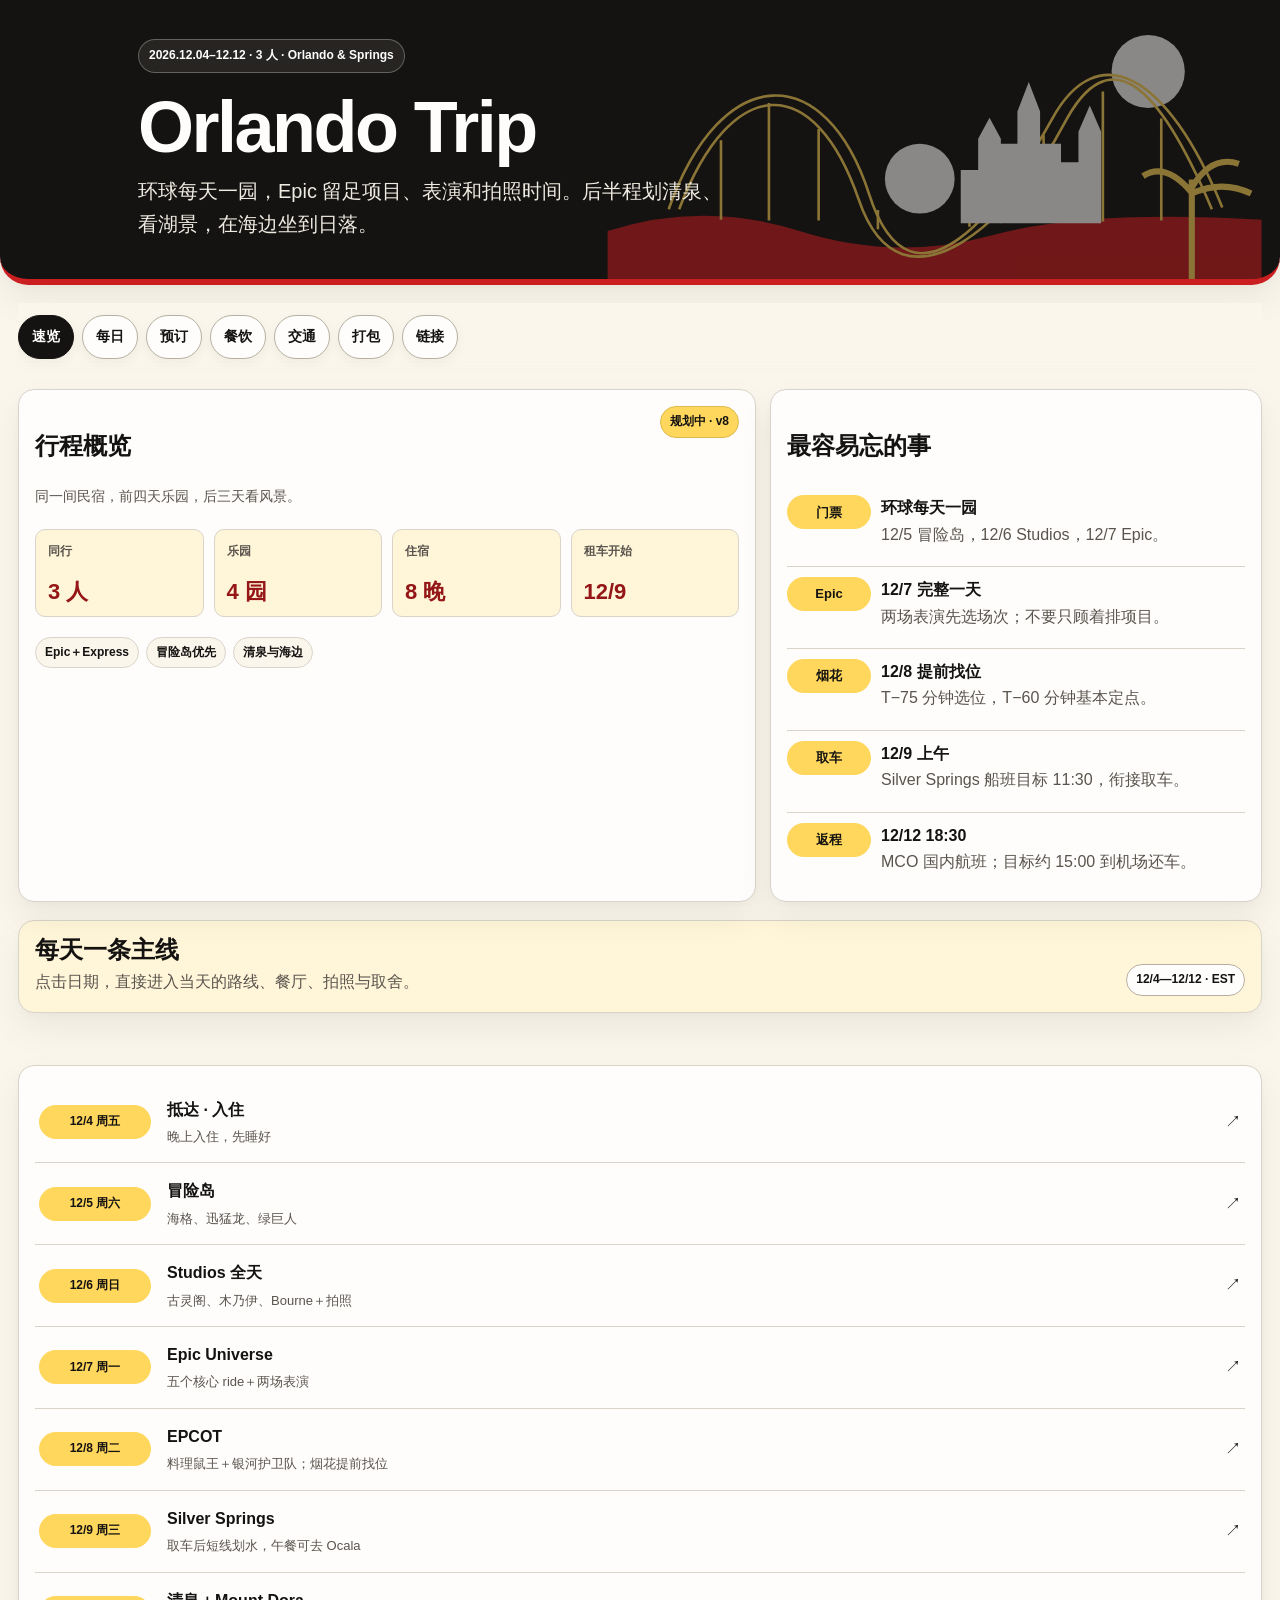
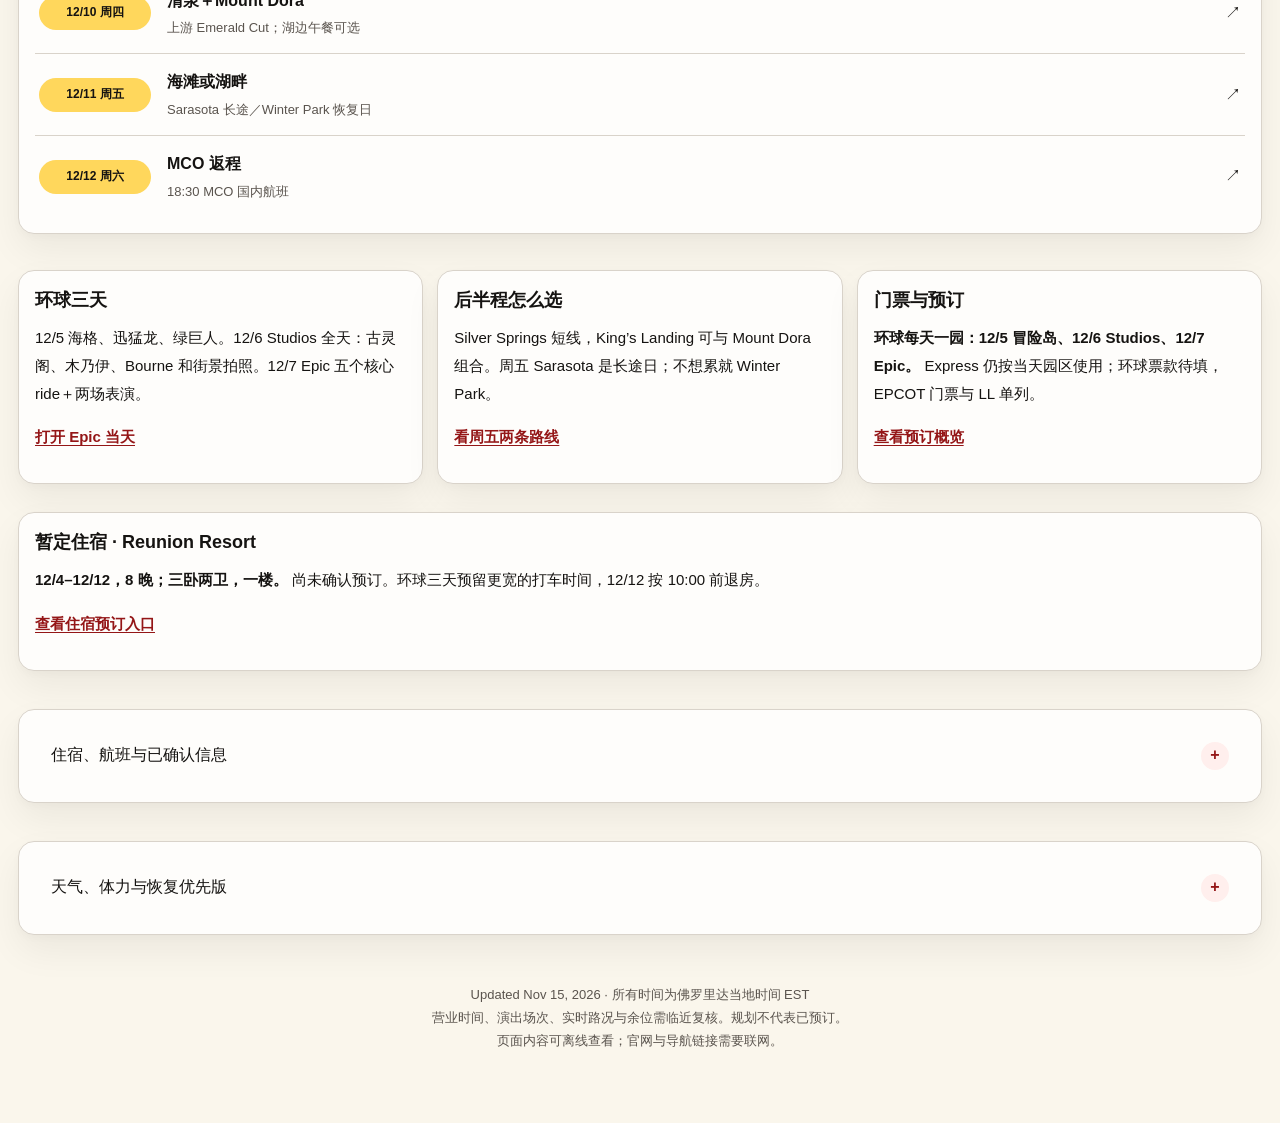
==== commit bd7a6134: "Correct Universal itinerary to one park per day with full Studios day" ====
--- a/orlando_mobile_trip_cn.html
+++ b/orlando_mobile_trip_cn.html
@@ -1318,11 +1318,11 @@
 .booking-link{display:flex;align-items:center;justify-content:center;min-height:44px;padding:9px 14px;white-space:nowrap;background:var(--mickey-black);color:var(--mickey-white);border-radius:10px;font-size:13px;text-decoration:none}
 .booking-link:hover{text-decoration:none;background:var(--mickey-red)}
 @media(max-width:720px){.booking-group{padding:16px}.booking-row{gap:10px}.booking-title{font-size:14px}.booking-link{padding:9px 11px}.booking-meta{font-size:12px}}
-</style></head><body><a class="skip-link" href="#content">跳到行程内容</a><header class="hero" id="top"><svg class="hero-art" viewBox="0 0 750 320" aria-hidden="true"><circle cx="620" cy="82" r="42" fill="var(--mickey-white)"/><path d="M0 265 Q110 230 220 265 T440 270 T750 252V320H0Z" fill="var(--mickey-red)"/><g fill="none" stroke="var(--mickey-yellow)" stroke-width="3"><path d="M70 240C130 70 250 68 300 223S458 230 510 136S642 83 705 238"/><path d="M82 240C142 82 238 83 288 229S470 245 523 143S633 98 693 240"/><path d="M130 161V252M185 118V253M242 148V253M310 241V263M415 229V260M500 155V251M568 105V254M635 136V253"/></g><g fill="var(--mickey-white)"><path d="M450 256V165H470V128L483 94L496 128V165H520V256Z"/><path d="M405 256V195H425V159L438 135L451 159V256Z"/><path d="M520 256V186H540V151L553 121L566 151V256Z"/><circle cx="358" cy="205" r="40"/></g><g fill="none" stroke="var(--mickey-yellow)" stroke-width="7"><path d="M670 320V206M670 221Q640 185 614 202M670 215Q693 177 724 188M670 222Q705 206 738 222"/></g></svg><div class="hero-inner"><span class="eyebrow">2026.12.04–12.12 · 3 人 · Orlando & Springs</span><h1>Orlando Trip</h1><p>Epic 留一整天，冒险岛多玩一点。后半程划清泉、看湖景，在海边坐到日落。</p></div></header><main class="app-shell" id="content"><nav class="nav-strip" aria-label="页面导航"><a href="#home">速览</a><a href="#timeline">每日</a><a href="#bookings">预订</a><a href="#food">餐饮</a><a href="#transport">交通</a><a href="#packing">打包</a><a href="#links">链接</a></nav><section class="app-view" id="home" data-view="home"><div class="home-stack"><div class="top-grid"><section class="panel"><div class="card-title"><div><h2>行程概览</h2><p>同一间民宿，前四天乐园，后三天看风景。</p></div><span class="badge pending">规划中 · v7</span></div><div class="stats"><div class="stat"><span>同行</span><strong>3 人</strong></div><div class="stat"><span>乐园</span><strong>4 园</strong></div><div class="stat"><span>住宿</span><strong>8 晚</strong></div><div class="stat"><span>租车开始</span><strong>12/9</strong></div></div><div class="route-line"><span>Epic＋Express</span><span>冒险岛优先</span><span>清泉与海边</span></div></section><section class="panel"><div class="card-title"><h2>最容易忘的事</h2></div><div class="quick-list"><div class="quick-row"><span class="time-chip">跨园票</span><div><strong>12/6 两个园</strong><br><span class="muted">Express 不提供跨园权限，需 Park-to-Park。</span></div></div><div class="quick-row"><span class="time-chip">Epic</span><div><strong>12/7 完整一天</strong><br><span class="muted">两场表演先选场次；不要只顾着排项目。</span></div></div><div class="quick-row"><span class="time-chip">烟花</span><div><strong>12/8 提前找位</strong><br><span class="muted">T−75 分钟选位，T−60 分钟基本定点。</span></div></div><div class="quick-row"><span class="time-chip">取车</span><div><strong>12/9 上午</strong><br><span class="muted">Silver Springs 船班目标 11:30，衔接取车。</span></div></div><div class="quick-row"><span class="time-chip">返程</span><div><strong>12/12 18:30</strong><br><span class="muted">MCO 国内航班；目标约 15:00 到机场还车。</span></div></div></div></section></div><div class="view-banner"><div><h2>每天一条主线</h2><p>点击日期，直接进入当天的路线、餐厅、拍照与取舍。</p></div><span class="badge flex">12/4—12/12 · EST</span></div><section class="panel"><a class="overview-row" href="#day-12-4"><span class="time-chip">12/4 周五</span><span><strong>抵达 · 入住</strong><small>晚上入住，先睡好</small></span><span aria-hidden="true">↗</span></a><a class="overview-row" href="#day-12-5"><span class="time-chip">12/5 周六</span><span><strong>冒险岛</strong><small>海格、迅猛龙、绿巨人</small></span><span aria-hidden="true">↗</span></a><a class="overview-row" href="#day-12-6"><span class="time-chip">12/6 周日</span><span><strong>Studios＋冒险岛</strong><small>主路线需 Park-to-Park</small></span><span aria-hidden="true">↗</span></a><a class="overview-row" href="#day-12-7"><span class="time-chip">12/7 周一</span><span><strong>Epic Universe</strong><small>五个核心 ride＋两场表演</small></span><span aria-hidden="true">↗</span></a><a class="overview-row" href="#day-12-8"><span class="time-chip">12/8 周二</span><span><strong>EPCOT</strong><small>料理鼠王＋银河护卫队；烟花提前找位</small></span><span aria-hidden="true">↗</span></a><a class="overview-row" href="#day-12-9"><span class="time-chip">12/9 周三</span><span><strong>Silver Springs</strong><small>取车后短线划水，午餐可去 Ocala</small></span><span aria-hidden="true">↗</span></a><a class="overview-row" href="#day-12-10"><span class="time-chip">12/10 周四</span><span><strong>清泉＋Mount Dora</strong><small>上游 Emerald Cut；湖边午餐可选</small></span><span aria-hidden="true">↗</span></a><a class="overview-row" href="#day-12-11"><span class="time-chip">12/11 周五</span><span><strong>海滩或湖畔</strong><small>Sarasota 长途／Winter Park 恢复日</small></span><span aria-hidden="true">↗</span></a><a class="overview-row" href="#day-12-12"><span class="time-chip">12/12 周六</span><span><strong>MCO 返程</strong><small>18:30 MCO 国内航班</small></span><span aria-hidden="true">↗</span></a></section><div class="decision-grid"><article class="card prose"><div class="card-title"><h3>环球三天</h3></div><p>12/5 海格、迅猛龙、绿巨人。12/6 Studios 精选＋冒险岛补刷，需跨园票。12/7 Epic 五个核心 ride＋两场表演。</p>
+</style></head><body><a class="skip-link" href="#content">跳到行程内容</a><header class="hero" id="top"><svg class="hero-art" viewBox="0 0 750 320" aria-hidden="true"><circle cx="620" cy="82" r="42" fill="var(--mickey-white)"/><path d="M0 265 Q110 230 220 265 T440 270 T750 252V320H0Z" fill="var(--mickey-red)"/><g fill="none" stroke="var(--mickey-yellow)" stroke-width="3"><path d="M70 240C130 70 250 68 300 223S458 230 510 136S642 83 705 238"/><path d="M82 240C142 82 238 83 288 229S470 245 523 143S633 98 693 240"/><path d="M130 161V252M185 118V253M242 148V253M310 241V263M415 229V260M500 155V251M568 105V254M635 136V253"/></g><g fill="var(--mickey-white)"><path d="M450 256V165H470V128L483 94L496 128V165H520V256Z"/><path d="M405 256V195H425V159L438 135L451 159V256Z"/><path d="M520 256V186H540V151L553 121L566 151V256Z"/><circle cx="358" cy="205" r="40"/></g><g fill="none" stroke="var(--mickey-yellow)" stroke-width="7"><path d="M670 320V206M670 221Q640 185 614 202M670 215Q693 177 724 188M670 222Q705 206 738 222"/></g></svg><div class="hero-inner"><span class="eyebrow">2026.12.04–12.12 · 3 人 · Orlando & Springs</span><h1>Orlando Trip</h1><p>环球每天一园，Epic 留足项目、表演和拍照时间。后半程划清泉、看湖景，在海边坐到日落。</p></div></header><main class="app-shell" id="content"><nav class="nav-strip" aria-label="页面导航"><a href="#home">速览</a><a href="#timeline">每日</a><a href="#bookings">预订</a><a href="#food">餐饮</a><a href="#transport">交通</a><a href="#packing">打包</a><a href="#links">链接</a></nav><section class="app-view" id="home" data-view="home"><div class="home-stack"><div class="top-grid"><section class="panel"><div class="card-title"><div><h2>行程概览</h2><p>同一间民宿，前四天乐园，后三天看风景。</p></div><span class="badge pending">规划中 · v8</span></div><div class="stats"><div class="stat"><span>同行</span><strong>3 人</strong></div><div class="stat"><span>乐园</span><strong>4 园</strong></div><div class="stat"><span>住宿</span><strong>8 晚</strong></div><div class="stat"><span>租车开始</span><strong>12/9</strong></div></div><div class="route-line"><span>Epic＋Express</span><span>冒险岛优先</span><span>清泉与海边</span></div></section><section class="panel"><div class="card-title"><h2>最容易忘的事</h2></div><div class="quick-list"><div class="quick-row"><span class="time-chip">门票</span><div><strong>环球每天一园</strong><br><span class="muted">12/5 冒险岛，12/6 Studios，12/7 Epic。</span></div></div><div class="quick-row"><span class="time-chip">Epic</span><div><strong>12/7 完整一天</strong><br><span class="muted">两场表演先选场次；不要只顾着排项目。</span></div></div><div class="quick-row"><span class="time-chip">烟花</span><div><strong>12/8 提前找位</strong><br><span class="muted">T−75 分钟选位，T−60 分钟基本定点。</span></div></div><div class="quick-row"><span class="time-chip">取车</span><div><strong>12/9 上午</strong><br><span class="muted">Silver Springs 船班目标 11:30，衔接取车。</span></div></div><div class="quick-row"><span class="time-chip">返程</span><div><strong>12/12 18:30</strong><br><span class="muted">MCO 国内航班；目标约 15:00 到机场还车。</span></div></div></div></section></div><div class="view-banner"><div><h2>每天一条主线</h2><p>点击日期，直接进入当天的路线、餐厅、拍照与取舍。</p></div><span class="badge flex">12/4—12/12 · EST</span></div><section class="panel"><a class="overview-row" href="#day-12-4"><span class="time-chip">12/4 周五</span><span><strong>抵达 · 入住</strong><small>晚上入住，先睡好</small></span><span aria-hidden="true">↗</span></a><a class="overview-row" href="#day-12-5"><span class="time-chip">12/5 周六</span><span><strong>冒险岛</strong><small>海格、迅猛龙、绿巨人</small></span><span aria-hidden="true">↗</span></a><a class="overview-row" href="#day-12-6"><span class="time-chip">12/6 周日</span><span><strong>Studios 全天</strong><small>古灵阁、木乃伊、Bourne＋拍照</small></span><span aria-hidden="true">↗</span></a><a class="overview-row" href="#day-12-7"><span class="time-chip">12/7 周一</span><span><strong>Epic Universe</strong><small>五个核心 ride＋两场表演</small></span><span aria-hidden="true">↗</span></a><a class="overview-row" href="#day-12-8"><span class="time-chip">12/8 周二</span><span><strong>EPCOT</strong><small>料理鼠王＋银河护卫队；烟花提前找位</small></span><span aria-hidden="true">↗</span></a><a class="overview-row" href="#day-12-9"><span class="time-chip">12/9 周三</span><span><strong>Silver Springs</strong><small>取车后短线划水，午餐可去 Ocala</small></span><span aria-hidden="true">↗</span></a><a class="overview-row" href="#day-12-10"><span class="time-chip">12/10 周四</span><span><strong>清泉＋Mount Dora</strong><small>上游 Emerald Cut；湖边午餐可选</small></span><span aria-hidden="true">↗</span></a><a class="overview-row" href="#day-12-11"><span class="time-chip">12/11 周五</span><span><strong>海滩或湖畔</strong><small>Sarasota 长途／Winter Park 恢复日</small></span><span aria-hidden="true">↗</span></a><a class="overview-row" href="#day-12-12"><span class="time-chip">12/12 周六</span><span><strong>MCO 返程</strong><small>18:30 MCO 国内航班</small></span><span aria-hidden="true">↗</span></a></section><div class="decision-grid"><article class="card prose"><div class="card-title"><h3>环球三天</h3></div><p>12/5 海格、迅猛龙、绿巨人。12/6 Studios 全天：古灵阁、木乃伊、Bourne 和街景拍照。12/7 Epic 五个核心 ride＋两场表演。</p>
 <p><a href="#day-12-7" target="_blank" rel="noopener noreferrer">打开 Epic 当天</a></p></article><article class="card prose"><div class="card-title"><h3>后半程怎么选</h3></div><p>Silver Springs 短线，King’s Landing 可与 Mount Dora 组合。周五 Sarasota 是长途日；不想累就 Winter Park。</p>
-<p><a href="#day-12-11" target="_blank" rel="noopener noreferrer">看周五两条路线</a></p></article><article class="card prose"><div class="card-title"><h3>三人购票预算</h3></div><p><strong>环球：$2,708.73 含税</strong>，旧双园跨园两天＋Epic 一天促销票与三日普通 Express。<strong>EPCOT：预算 $731.66–811.53／三人</strong>，门票价已核，LL 是预估。</p>
+<p><a href="#day-12-11" target="_blank" rel="noopener noreferrer">看周五两条路线</a></p></article><article class="card prose"><div class="card-title"><h3>门票与预订</h3></div><p><strong>环球每天一园：12/5 冒险岛、12/6 Studios、12/7 Epic。</strong> Express 仍按当天园区使用；环球票款待填，EPCOT 门票与 LL 单列。</p>
 <p><a href="#bookings" target="_blank" rel="noopener noreferrer">查看预订概览</a></p></article></div><article class="card prose"><div class="card-title"><h3>暂定住宿 · Reunion Resort</h3></div><p><strong>12/4–12/12，8 晚；三卧两卫，一楼。</strong> 尚未确认预订。环球三天预留更宽的打车时间，12/12 按 10:00 前退房。</p>
-<p><a href="#bookings" target="_blank" rel="noopener noreferrer">查看住宿预订入口</a></p></article><details class="card prose"><summary>住宿、航班与已确认信息</summary><div class="table-scroll" tabindex="0" role="region" aria-label="行程详情表，可左右滑动"><table><thead><tr><th scope="col">项目</th><th scope="col">本版安排</th></tr></thead><tbody><tr><td>人数</td><td>3 人</td></tr><tr><td>住宿</td><td>暂定 Reunion Resort 一楼三卧公寓，12/4–12/12 共 8 晚，全程不换住处；尚未确认预订</td></tr><tr><td>抵达</td><td>12/4 周五晚上入住；抵达航班和具体时间未提供</td></tr><tr><td>离开</td><td>12/12 周六 18:30，MCO 国内航班</td></tr><tr><td>环球</td><td>Universal Islands of Adventure、Universal Studios Florida、Universal Epic Universe；拟买 3 日票</td></tr><tr><td>迪士尼</td><td>只去 EPCOT；不包含 Disney’s Hollywood Studios</td></tr><tr><td>交通</td><td>乐园期间 Uber/Lyft；12/9 开始租车做周边游</td></tr><tr><td>偏好</td><td>Epic ＞ 冒险岛 ＞ Universal Studios；保留拍照时间，后半程看风景</td></tr><tr><td>尚待确认</td><td>民宿订单与具体门牌／门禁说明、门票完整名称／有效期、是否选择 Sarasota 长途日、租车取还点</td></tr></tbody></table></div>
+<p><a href="#bookings" target="_blank" rel="noopener noreferrer">查看住宿预订入口</a></p></article><details class="card prose"><summary>住宿、航班与已确认信息</summary><div class="table-scroll" tabindex="0" role="region" aria-label="行程详情表，可左右滑动"><table><thead><tr><th scope="col">项目</th><th scope="col">本版安排</th></tr></thead><tbody><tr><td>人数</td><td>3 人</td></tr><tr><td>住宿</td><td>暂定 Reunion Resort 一楼三卧公寓，12/4–12/12 共 8 晚，全程不换住处；尚未确认预订</td></tr><tr><td>抵达</td><td>12/4 周五晚上入住；抵达航班和具体时间未提供</td></tr><tr><td>离开</td><td>12/12 周六 18:30，MCO 国内航班</td></tr><tr><td>环球</td><td>Universal Islands of Adventure、Universal Studios Florida、Universal Epic Universe；已确认每天一园，三天分别进入三园</td></tr><tr><td>迪士尼</td><td>只去 EPCOT；不包含 Disney’s Hollywood Studios</td></tr><tr><td>交通</td><td>乐园期间 Uber/Lyft；12/9 开始租车做周边游</td></tr><tr><td>偏好</td><td>Epic ＞ 冒险岛 ＞ Universal Studios；保留拍照时间，后半程看风景</td></tr><tr><td>尚待确认</td><td>民宿订单与具体门牌／门禁说明、门票完整名称／有效期、是否选择 Sarasota 长途日、租车取还点</td></tr></tbody></table></div>
 <h3>暂定住宿｜Reunion Resort 一楼公寓</h3>
 <p><strong>房源：公寓，带度假村＋一楼｜距离迪士尼 10 分钟</strong>（房东 Rennata）。标题中的车程为房源宣传，不等于到 EPCOT 园门或环球的实际车程。</p>
 <p><a href="https://www.airbnb.cn/rooms/934030452168483857?check_in=2026-12-04&amp;amp;check_out=2026-12-12&amp;amp;adults=3" target="_blank" rel="noopener noreferrer">打开 Airbnb 房源与本次日期：12/4–12/12、3 位成人</a></p>
@@ -1334,30 +1334,29 @@
 <h3>恢复优先版（在买票前就决定）</h3>
 <p>如果你们想要一个完整休息日夹在乐园中间，可采用：</p>
 <p><strong>12/5 冒险岛 → 12/6 本地休息 → 12/7 Epic → 12/8 Studios → 12/9 EPCOT → 12/10 Silver Springs → 12/11 King’s Landing → 12/12 返程。</strong></p>
-<p>这版取消 Sarasota，环球三日跨 12/5–12/8，<strong>必须确认所购票有效窗口覆盖这四天</strong>，同时将 EPCOT 票选为 12/9。租车改为 12/10 开始。若喜欢“前半段集中玩、后半段看风景”，仍选主版本。</p></details></div></section><section class="app-view" id="timeline" data-view="daily" hidden><div class="view-banner"><div><h2>每日行程</h2><p>每次只展开一天。表格在手机上可左右滑动，官方与导航链接可直接打开。</p></div><span class="badge flex">12/4—12/12 · EST</span></div><div class="day-picker" aria-label="选择日期"><button class="day-pill" type="button" data-day-target="day-12-4" aria-pressed="false"><span>12/4 周五</span><strong>抵达 · 入住</strong></button><button class="day-pill" type="button" data-day-target="day-12-5" aria-pressed="false"><span>12/5 周六</span><strong>冒险岛</strong></button><button class="day-pill" type="button" data-day-target="day-12-6" aria-pressed="false"><span>12/6 周日</span><strong>Studios＋冒险岛</strong></button><button class="day-pill" type="button" data-day-target="day-12-7" aria-pressed="false"><span>12/7 周一</span><strong>Epic Universe</strong></button><button class="day-pill" type="button" data-day-target="day-12-8" aria-pressed="false"><span>12/8 周二</span><strong>EPCOT</strong></button><button class="day-pill" type="button" data-day-target="day-12-9" aria-pressed="false"><span>12/9 周三</span><strong>Silver Springs</strong></button><button class="day-pill" type="button" data-day-target="day-12-10" aria-pressed="false"><span>12/10 周四</span><strong>清泉＋Mount Dora</strong></button><button class="day-pill" type="button" data-day-target="day-12-11" aria-pressed="false"><span>12/11 周五</span><strong>海滩或湖畔</strong></button><button class="day-pill" type="button" data-day-target="day-12-12" aria-pressed="false"><span>12/12 周六</span><strong>MCO 返程</strong></button></div><div class="toolbar"><button type="button" data-step="-1">← 前一天</button><span id="day-position" aria-live="polite"></span><button type="button" data-step="1">后一天 →</button></div><details class="card prose"><summary>环球三日：项目名称、Express 与跨园前提</summary><h3>环球三天怎么玩｜Express 版</h3>
-<p><strong>推荐：12/5 冒险岛完整一天；12/6 Studios 半天＋冒险岛补刷；12/7 Epic 完整一天。</strong> 这更贴近你们 Epic ＞ 冒险岛 ＞ Studios 的喜好。</p>
-<p><strong>票务前提：周日跨园需要 Park-to-Park 入园权限。</strong> 如果最终买的是每天一园票，周日就只玩 Studios，不跨园，周六优先完成冒险岛三个核心项目。Express 不代替门票，也不赋予跨园权限。</p>
+<p>这版取消 Sarasota，环球三日跨 12/5–12/8，<strong>必须确认所购票有效窗口覆盖这四天</strong>，同时将 EPCOT 票选为 12/9。租车改为 12/10 开始。若喜欢“前半段集中玩、后半段看风景”，仍选主版本。</p></details></div></section><section class="app-view" id="timeline" data-view="daily" hidden><div class="view-banner"><div><h2>每日行程</h2><p>每次只展开一天。表格在手机上可左右滑动，官方与导航链接可直接打开。</p></div><span class="badge flex">12/4—12/12 · EST</span></div><div class="day-picker" aria-label="选择日期"><button class="day-pill" type="button" data-day-target="day-12-4" aria-pressed="false"><span>12/4 周五</span><strong>抵达 · 入住</strong></button><button class="day-pill" type="button" data-day-target="day-12-5" aria-pressed="false"><span>12/5 周六</span><strong>冒险岛</strong></button><button class="day-pill" type="button" data-day-target="day-12-6" aria-pressed="false"><span>12/6 周日</span><strong>Studios 全天</strong></button><button class="day-pill" type="button" data-day-target="day-12-7" aria-pressed="false"><span>12/7 周一</span><strong>Epic Universe</strong></button><button class="day-pill" type="button" data-day-target="day-12-8" aria-pressed="false"><span>12/8 周二</span><strong>EPCOT</strong></button><button class="day-pill" type="button" data-day-target="day-12-9" aria-pressed="false"><span>12/9 周三</span><strong>Silver Springs</strong></button><button class="day-pill" type="button" data-day-target="day-12-10" aria-pressed="false"><span>12/10 周四</span><strong>清泉＋Mount Dora</strong></button><button class="day-pill" type="button" data-day-target="day-12-11" aria-pressed="false"><span>12/11 周五</span><strong>海滩或湖畔</strong></button><button class="day-pill" type="button" data-day-target="day-12-12" aria-pressed="false"><span>12/12 周六</span><strong>MCO 返程</strong></button></div><div class="toolbar"><button type="button" data-step="-1">← 前一天</button><span id="day-position" aria-live="polite"></span><button type="button" data-step="1">后一天 →</button></div><details class="card prose"><summary>环球三日：每天一园与 Express</summary><h3>环球三天怎么玩｜Express 版</h3>
+<p><strong>已确认：12/5 冒险岛一天；12/6 Studios 一天；12/7 Epic 一天。</strong> 每天只进当天的一座园，保留拍照、用餐和休息时间。</p>
+<p><strong>票务前提：三人都是每天一园票。</strong> 周日不返回冒险岛，也不乘坐霍格沃茨特快列车。周六完成冒险岛三个核心，周日集中玩 Studios。</p>
 <h3>朋友建议对应的项目名</h3>
 <div class="table-scroll" tabindex="0" role="region" aria-label="行程详情表，可左右滑动"><table><thead><tr><th scope="col">说法</th><th scope="col">正式名称</th><th scope="col">本版处理</th></tr></thead><tbody><tr><td>魔法部</td><td>Harry Potter and the Battle at the Ministry</td><td>Epic 必玩</td></tr><tr><td>驯龙高手 ride</td><td>Hiccup’s Wing Gliders</td><td>Epic 必玩</td></tr><tr><td>Stardust</td><td>Stardust Racers</td><td>Epic 必玩，尽量白天完成一次</td></tr><tr><td>咚奇刚</td><td>Mine-Cart Madness</td><td>Epic 必玩</td></tr><tr><td>黑暗世界“室外 ride”</td><td>暂按 Curse of the Werewolf（狼人旋转过山车）理解</td><td>Epic 核心；若原意是室内项目，换 Monsters Unchained</td></tr><tr><td>黑暗世界室内大项目</td><td>Monsters Unchained: The Frankenstein Experiment</td><td>优先补充；如你朋友指的就是它，则升级为核心</td></tr><tr><td>魔法部表演</td><td>Le Cirque Arcanus</td><td>Epic 必看</td></tr><tr><td>驯龙高手表演</td><td>The Untrainable Dragon</td><td>Epic 必看</td></tr><tr><td>绿巨人</td><td>The Incredible Hulk Coaster</td><td>冒险岛核心</td></tr><tr><td>迅猛龙</td><td>Jurassic World VelociCoaster</td><td>冒险岛核心</td></tr><tr><td>海格摩托</td><td>Hagrid’s Magical Creatures Motorbike Adventure</td><td>冒险岛核心，单独留排队时间</td></tr></tbody></table></div>
 <p>以上名称和体验类型参考<a href="https://blog.discoveruniversal.com/guides-and-tips/complete-guide-to-universal-epic-universe/" target="_blank" rel="noopener noreferrer">环球 Epic 官方指南</a>与<a href="https://www.universalorlando.com/web/en/us/theme-parks/islands-of-adventure" target="_blank" rel="noopener noreferrer">冒险岛官方页面</a>。你给的小红书链接本次无法读取正文，因此没有将其中未看到的内容当作已核实依据；本版按你转述的建议规划。</p>
 <h3>Express 怎么买、怎么用</h3>
-<div class="table-scroll" tabindex="0" role="region" aria-label="行程详情表，可左右滑动"><table><thead><tr><th scope="col">日期</th><th scope="col">建议匹配的 Express</th><th scope="col">注意</th></tr></thead><tbody><tr><td>12/5</td><td>冒险岛当日 Express；想同日多次刷绿巨人／迅猛龙，可比较 Unlimited</td><td>普通版通常每个参与项目一次；Unlimited 是否值得取决于重刷意愿与价差</td></tr><tr><td>12/6</td><td>若按跨园路线且希望两园都用 Express，选择覆盖 Studios＋冒险岛的当日产品</td><td>不要只买 Studios Express 后默认下午冒险岛也能用；也可下午普通排队</td></tr><tr><td>12/7</td><td><strong>Epic 当日 Universal Express</strong>，三人分别购买／绑定</td><td>目前官方列 Epic 不提供 Unlimited；同一项目第二次不能默认继续走 Express</td></tr></tbody></table></div>
+<div class="table-scroll" tabindex="0" role="region" aria-label="行程详情表，可左右滑动"><table><thead><tr><th scope="col">日期</th><th scope="col">建议匹配的 Express</th><th scope="col">注意</th></tr></thead><tbody><tr><td>12/5</td><td>冒险岛当日 Express；想同日多次刷绿巨人／迅猛龙，可比较 Unlimited</td><td>普通版通常每个参与项目一次；Unlimited 是否值得取决于重刷意愿与价差</td></tr><tr><td>12/6</td><td>Studios 当日适用的 Express，或三日产品中这一天的 Studios 权限</td><td>只在 Studios 使用；不安排冒险岛补玩</td></tr><tr><td>12/7</td><td><strong>Epic 当日 Universal Express</strong>，三人分别购买／绑定</td><td>目前官方列 Epic 不提供 Unlimited；同一项目第二次不能默认继续走 Express</td></tr></tbody></table></div>
 <p><strong>海格单独处理：</strong> 2026/11/15 核价时发现代理商 Express 清单列有海格，而官网 FAQ 仍列为不适用，信息有冲突。因此本版保留普通排队缓冲；购买时向官方／商家核对具体产品，现场再确认，不承诺一定覆盖。以上票种与限制见<a href="https://www.universalorlando.com/web/en/us/tickets-packages/express-passes" target="_blank" rel="noopener noreferrer">环球官方 Express 页面</a>。</p>
 <p><strong>Epic 的五个目标 ride 和两场表演，当前官方均列在 Express 参与范围内。</strong> 但 Express 仍需等待、演出仍按场次入场，也可能满场；到场时先看 App，锁定两场演出的可行时段，建议提前约 20–30 分钟到入口询问，服从工作人员要求。<a href="https://blog.discoveruniversal.com/guides-and-tips/complete-guide-to-express-passes-at-universal-orlando-resort/" target="_blank" rel="noopener noreferrer">官方 Express 使用指南</a></p></details><article class="day-card day-detail" id="day-12-4" data-day-id="day-12-4" hidden><div class="date-box"><div class="month">DEC 2026</div><div class="daynum">04</div><div class="weekday">周五</div></div><div class="day-content prose"><h2>抵达、入住</h2><div class="day-layout"><div class="day-copy"><p><strong>主线：顺利入住，给第一天留体力。</strong></p>
 <div class="table-scroll" tabindex="0" role="region" aria-label="行程详情表，可左右滑动"><table><thead><tr><th scope="col">时段</th><th scope="col">安排</th></tr></thead><tbody><tr><td>晚上抵达后</td><td>打车去暂定的 Reunion Resort 一楼公寓；核对门牌与门禁，提前将司机进入方式准备好。航班时间未提供，不设固定到达时刻</td></tr><tr><td>入住后</td><td>确认门锁／入住说明；有需要就叫餐或外卖补早餐、水和简单零食</td></tr><tr><td>睡前 15 分钟</td><td>门票绑定、手机充电，备好步行鞋、薄外套、充电宝和小包</td></tr></tbody></table></div>
 <p>不为了超市采购专门绕远路。如果抵达很晚，周六不必硬抢开门，把当日项目减到最想玩的几个。</p></div></div></div></article><article class="day-card day-detail" id="day-12-5" data-day-id="day-12-5" hidden><div class="date-box"><div class="month">DEC 2026</div><div class="daynum">05</div><div class="weekday">周六</div></div><div class="day-content prose"><h2>冒险岛：海格＋迅猛龙＋绿巨人</h2><div class="day-layout"><div class="day-copy"><p><strong>当日排队：</strong> <a href="https://queue-times.com/en-US/parks/64/queue_times" target="_blank" rel="noopener noreferrer">冒险岛实时队列</a>。官方 App 优先；网页公布普通队等待，不是 Express 等待。</p>
 <p><strong>路线思路：</strong> 正门 → Hogsmeade 海格与城堡 → 午餐 → Jurassic 迅猛龙 → Marvel 绿巨人／蜘蛛侠 → 傍晚园景。 <strong>今日必须优先：海格、迅猛龙、绿巨人。</strong> 其他项目按体力挑，不让附加项目吃掉拍照和坐下休息。</p>
 <p>以下按正式开园前后安排；当天开关园时间尚未核实，不把示例时段当官方营业表。住民宿，不按酒店提前入园资格规划。</p>
-<div class="table-scroll" tabindex="0" role="region" aria-label="行程详情表，可左右滑动"><table><thead><tr><th scope="col">时段</th><th scope="col">安排</th><th scope="col">Express／临场判断</th></tr></thead><tbody><tr><td>正式开园前约 60 分钟</td><td>到环球指定下客区，安检、经 CityWalk 步行入园</td><td>给下车到园门留 30–45 分钟；前晚很晚入住就不硬抢开门</td></tr><tr><td>开园后第一段</td><td><strong>Hagrid’s 海格摩托</strong></td><td>按普通队列预留约 60–120 分钟的规划空间，实际可能更久；未开放就先玩附近，不原地无限等</td></tr><tr><td>上午后段</td><td><strong>Forbidden Journey 可选＋Hogsmeade／城堡拍照</strong></td><td>如玩则用适用的 Express；拍照单独留 30–45 分钟</td></tr><tr><td>约 11:30–12:30</td><td><strong>Three Broomsticks 午餐＋休息</strong></td><td>坐下至少 45 分钟；若海格排队拖后，餐点跟着后移，不取消午餐</td></tr><tr><td>午餐后先散步</td><td>走到 Jurassic 区，喝水、拍园景</td><td>不刚吃饱就连续坐强刺激项目</td></tr><tr><td>下午第一段</td><td><strong>VelociCoaster 迅猛龙</strong></td><td>使用适用 Express；第一次满意且不想重刷，就把后面时间留园景</td></tr><tr><td>下午第二段</td><td><strong>Hulk 绿巨人＋Spider-Man 可选</strong></td><td>使用适用 Express；两项刺激项目之间穿插休息</td></tr><tr><td>约 16:00–17:00</td><td>Port of Entry、Seuss Landing 或喜欢的区域拍照</td><td>留 30–45 分钟；控制折返，周日有跨园票还可回来</td></tr><tr><td>入夜后、关园前</td><td>Hogsmeade 节日灯光／城堡外观；有精力再看海格等待情况</td><td>不把海格第一次留到关园前赌运行；是否二刷由体力和真实排队决定</td></tr></tbody></table></div>
-<p><strong>如果海格已显示很长等待：</strong> 先确认三人是否愿意把约 2 小时交给它；不愿等就先完成附近项目，下午再查。周日跨园补刷是后备机会，不能保证届时更短或一定开放。</p>
+<div class="table-scroll" tabindex="0" role="region" aria-label="行程详情表，可左右滑动"><table><thead><tr><th scope="col">时段</th><th scope="col">安排</th><th scope="col">Express／临场判断</th></tr></thead><tbody><tr><td>正式开园前约 60 分钟</td><td>到环球指定下客区，安检、经 CityWalk 步行入园</td><td>给下车到园门留 30–45 分钟；前晚很晚入住就不硬抢开门</td></tr><tr><td>开园后第一段</td><td><strong>Hagrid’s 海格摩托</strong></td><td>按普通队列预留约 60–120 分钟的规划空间，实际可能更久；未开放就先玩附近，不原地无限等</td></tr><tr><td>上午后段</td><td><strong>Forbidden Journey 可选＋Hogsmeade／城堡拍照</strong></td><td>如玩则用适用的 Express；拍照单独留 30–45 分钟</td></tr><tr><td>约 11:30–12:30</td><td><strong>Three Broomsticks 午餐＋休息</strong></td><td>坐下至少 45 分钟；若海格排队拖后，餐点跟着后移，不取消午餐</td></tr><tr><td>午餐后先散步</td><td>走到 Jurassic 区，喝水、拍园景</td><td>不刚吃饱就连续坐强刺激项目</td></tr><tr><td>下午第一段</td><td><strong>VelociCoaster 迅猛龙</strong></td><td>使用适用 Express；第一次满意且不想重刷，就把后面时间留园景</td></tr><tr><td>下午第二段</td><td><strong>Hulk 绿巨人＋Spider-Man 可选</strong></td><td>使用适用 Express；两项刺激项目之间穿插休息</td></tr><tr><td>约 16:00–17:00</td><td>Port of Entry、Seuss Landing 或喜欢的区域拍照</td><td>留 30–45 分钟；控制折返，今天完成冒险岛的项目与照片</td></tr><tr><td>入夜后、关园前</td><td>Hogsmeade 节日灯光／城堡外观；有精力再看海格等待情况</td><td>不把海格第一次留到关园前赌运行；是否二刷由体力和真实排队决定</td></tr></tbody></table></div>
+<p><strong>如果海格已显示很长等待：</strong> 先确认三人是否愿意把约 2 小时交给它；不愿等就先完成附近项目，下午再查。冒险岛只安排这一天，海格若仍未完成，就从今天的附加项目中腾时间，不挪到周日。</p>
 <p><strong>午餐建议：Three Broomsticks 三把扫帚。</strong> 位于 Hogsmeade，英式简餐与主题环境适合在这段路线吃午餐。按菜单选 Fish and Chips、Shepherd’s Pie 或其他个人主食；三人不必为了套餐硬点超量。<a href="https://www.universalorlando.com/web/en/us/things-to-do/dining/three-broomsticks" target="_blank" rel="noopener noreferrer">官方餐厅与菜单</a></p>
-<p><strong>晚餐：</strong> 关园和打车时间确定后就近解决，或回民宿吃；不另订一个必须准点赶到的远餐厅。12 月不主动加容易湿透的水上项目。</p></div><aside class="day-photos" aria-label="12/5 项目图片"><h3>今天会看到什么 <span>7 张</span></h3><p class="photo-note">点击放大 · 可选项目按体力取舍</p><div class="photo-grid"><figure class="project-photo"><button type="button" class="photo-zoom" aria-label="放大：海格摩托"><img src="[data-uri]" alt="海格摩托：项目与景观参考图" loading="lazy" decoding="async" width="800" height="600"></button><figcaption><span class="photo-order">01</span><strong>海格摩托</strong><span class="photo-tag">必玩</span><a class="photo-credit" href="https://blog.discoveruniversal.com/attractions/the-ultimate-guide-to-hagrids-magical-creatures-motorbike-adventure-at-universal-orlando-resort/" target="_blank" rel="noopener noreferrer">图片来源：Universal Orlando Resort</a></figcaption></figure><figure class="project-photo"><button type="button" class="photo-zoom" aria-label="放大：禁忌之旅／霍格沃茨城堡"><img src="[data-uri]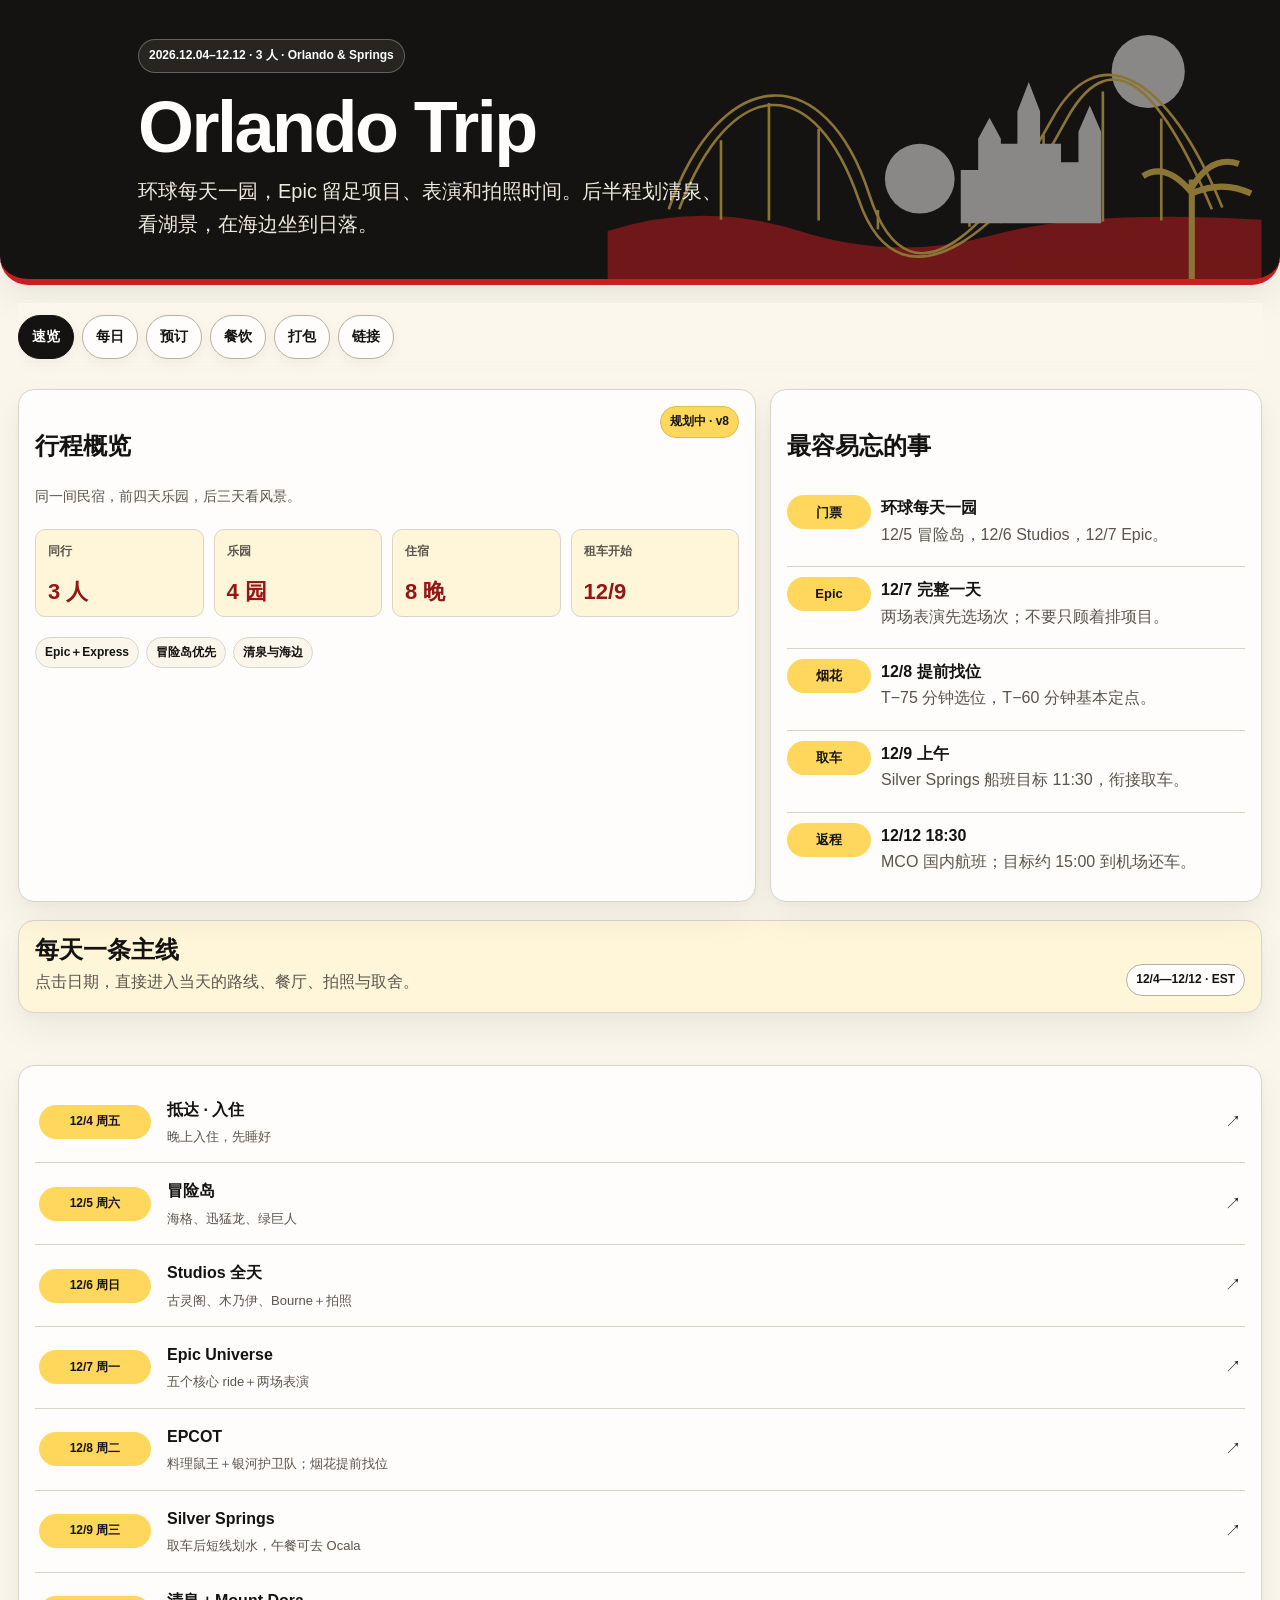
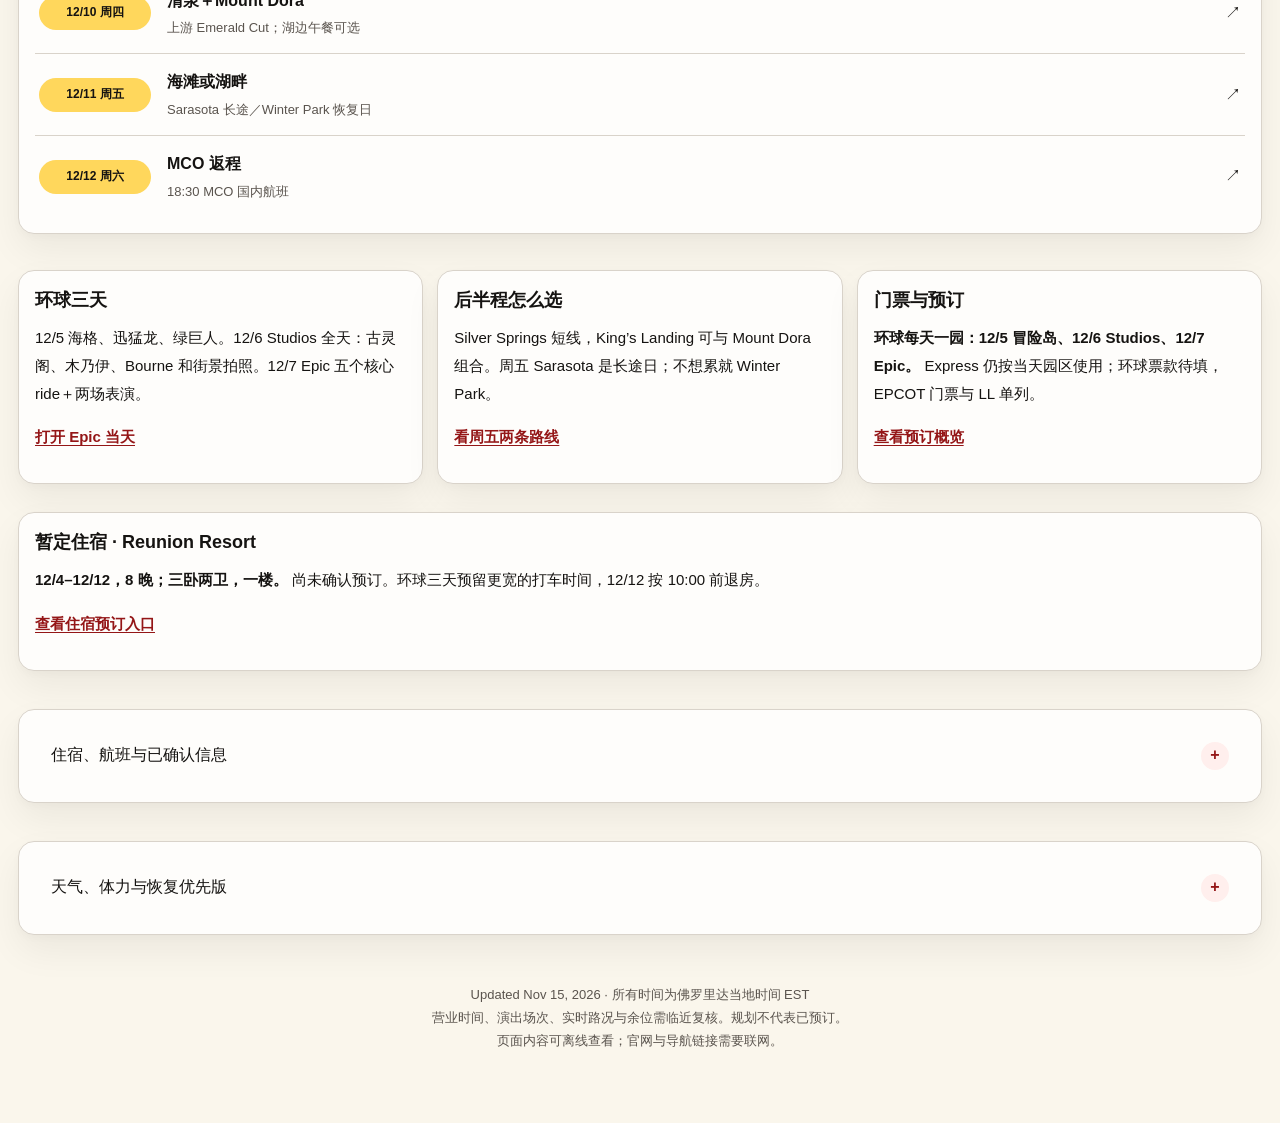
==== commit 839dbfec: "Remove redundant transportation tab from itinerary" ====
--- a/orlando_mobile_trip_cn.html
+++ b/orlando_mobile_trip_cn.html
@@ -1318,7 +1318,7 @@
 .booking-link{display:flex;align-items:center;justify-content:center;min-height:44px;padding:9px 14px;white-space:nowrap;background:var(--mickey-black);color:var(--mickey-white);border-radius:10px;font-size:13px;text-decoration:none}
 .booking-link:hover{text-decoration:none;background:var(--mickey-red)}
 @media(max-width:720px){.booking-group{padding:16px}.booking-row{gap:10px}.booking-title{font-size:14px}.booking-link{padding:9px 11px}.booking-meta{font-size:12px}}
-</style></head><body><a class="skip-link" href="#content">跳到行程内容</a><header class="hero" id="top"><svg class="hero-art" viewBox="0 0 750 320" aria-hidden="true"><circle cx="620" cy="82" r="42" fill="var(--mickey-white)"/><path d="M0 265 Q110 230 220 265 T440 270 T750 252V320H0Z" fill="var(--mickey-red)"/><g fill="none" stroke="var(--mickey-yellow)" stroke-width="3"><path d="M70 240C130 70 250 68 300 223S458 230 510 136S642 83 705 238"/><path d="M82 240C142 82 238 83 288 229S470 245 523 143S633 98 693 240"/><path d="M130 161V252M185 118V253M242 148V253M310 241V263M415 229V260M500 155V251M568 105V254M635 136V253"/></g><g fill="var(--mickey-white)"><path d="M450 256V165H470V128L483 94L496 128V165H520V256Z"/><path d="M405 256V195H425V159L438 135L451 159V256Z"/><path d="M520 256V186H540V151L553 121L566 151V256Z"/><circle cx="358" cy="205" r="40"/></g><g fill="none" stroke="var(--mickey-yellow)" stroke-width="7"><path d="M670 320V206M670 221Q640 185 614 202M670 215Q693 177 724 188M670 222Q705 206 738 222"/></g></svg><div class="hero-inner"><span class="eyebrow">2026.12.04–12.12 · 3 人 · Orlando & Springs</span><h1>Orlando Trip</h1><p>环球每天一园，Epic 留足项目、表演和拍照时间。后半程划清泉、看湖景，在海边坐到日落。</p></div></header><main class="app-shell" id="content"><nav class="nav-strip" aria-label="页面导航"><a href="#home">速览</a><a href="#timeline">每日</a><a href="#bookings">预订</a><a href="#food">餐饮</a><a href="#transport">交通</a><a href="#packing">打包</a><a href="#links">链接</a></nav><section class="app-view" id="home" data-view="home"><div class="home-stack"><div class="top-grid"><section class="panel"><div class="card-title"><div><h2>行程概览</h2><p>同一间民宿，前四天乐园，后三天看风景。</p></div><span class="badge pending">规划中 · v8</span></div><div class="stats"><div class="stat"><span>同行</span><strong>3 人</strong></div><div class="stat"><span>乐园</span><strong>4 园</strong></div><div class="stat"><span>住宿</span><strong>8 晚</strong></div><div class="stat"><span>租车开始</span><strong>12/9</strong></div></div><div class="route-line"><span>Epic＋Express</span><span>冒险岛优先</span><span>清泉与海边</span></div></section><section class="panel"><div class="card-title"><h2>最容易忘的事</h2></div><div class="quick-list"><div class="quick-row"><span class="time-chip">门票</span><div><strong>环球每天一园</strong><br><span class="muted">12/5 冒险岛，12/6 Studios，12/7 Epic。</span></div></div><div class="quick-row"><span class="time-chip">Epic</span><div><strong>12/7 完整一天</strong><br><span class="muted">两场表演先选场次；不要只顾着排项目。</span></div></div><div class="quick-row"><span class="time-chip">烟花</span><div><strong>12/8 提前找位</strong><br><span class="muted">T−75 分钟选位，T−60 分钟基本定点。</span></div></div><div class="quick-row"><span class="time-chip">取车</span><div><strong>12/9 上午</strong><br><span class="muted">Silver Springs 船班目标 11:30，衔接取车。</span></div></div><div class="quick-row"><span class="time-chip">返程</span><div><strong>12/12 18:30</strong><br><span class="muted">MCO 国内航班；目标约 15:00 到机场还车。</span></div></div></div></section></div><div class="view-banner"><div><h2>每天一条主线</h2><p>点击日期，直接进入当天的路线、餐厅、拍照与取舍。</p></div><span class="badge flex">12/4—12/12 · EST</span></div><section class="panel"><a class="overview-row" href="#day-12-4"><span class="time-chip">12/4 周五</span><span><strong>抵达 · 入住</strong><small>晚上入住，先睡好</small></span><span aria-hidden="true">↗</span></a><a class="overview-row" href="#day-12-5"><span class="time-chip">12/5 周六</span><span><strong>冒险岛</strong><small>海格、迅猛龙、绿巨人</small></span><span aria-hidden="true">↗</span></a><a class="overview-row" href="#day-12-6"><span class="time-chip">12/6 周日</span><span><strong>Studios 全天</strong><small>古灵阁、木乃伊、Bourne＋拍照</small></span><span aria-hidden="true">↗</span></a><a class="overview-row" href="#day-12-7"><span class="time-chip">12/7 周一</span><span><strong>Epic Universe</strong><small>五个核心 ride＋两场表演</small></span><span aria-hidden="true">↗</span></a><a class="overview-row" href="#day-12-8"><span class="time-chip">12/8 周二</span><span><strong>EPCOT</strong><small>料理鼠王＋银河护卫队；烟花提前找位</small></span><span aria-hidden="true">↗</span></a><a class="overview-row" href="#day-12-9"><span class="time-chip">12/9 周三</span><span><strong>Silver Springs</strong><small>取车后短线划水，午餐可去 Ocala</small></span><span aria-hidden="true">↗</span></a><a class="overview-row" href="#day-12-10"><span class="time-chip">12/10 周四</span><span><strong>清泉＋Mount Dora</strong><small>上游 Emerald Cut；湖边午餐可选</small></span><span aria-hidden="true">↗</span></a><a class="overview-row" href="#day-12-11"><span class="time-chip">12/11 周五</span><span><strong>海滩或湖畔</strong><small>Sarasota 长途／Winter Park 恢复日</small></span><span aria-hidden="true">↗</span></a><a class="overview-row" href="#day-12-12"><span class="time-chip">12/12 周六</span><span><strong>MCO 返程</strong><small>18:30 MCO 国内航班</small></span><span aria-hidden="true">↗</span></a></section><div class="decision-grid"><article class="card prose"><div class="card-title"><h3>环球三天</h3></div><p>12/5 海格、迅猛龙、绿巨人。12/6 Studios 全天：古灵阁、木乃伊、Bourne 和街景拍照。12/7 Epic 五个核心 ride＋两场表演。</p>
+</style></head><body><a class="skip-link" href="#content">跳到行程内容</a><header class="hero" id="top"><svg class="hero-art" viewBox="0 0 750 320" aria-hidden="true"><circle cx="620" cy="82" r="42" fill="var(--mickey-white)"/><path d="M0 265 Q110 230 220 265 T440 270 T750 252V320H0Z" fill="var(--mickey-red)"/><g fill="none" stroke="var(--mickey-yellow)" stroke-width="3"><path d="M70 240C130 70 250 68 300 223S458 230 510 136S642 83 705 238"/><path d="M82 240C142 82 238 83 288 229S470 245 523 143S633 98 693 240"/><path d="M130 161V252M185 118V253M242 148V253M310 241V263M415 229V260M500 155V251M568 105V254M635 136V253"/></g><g fill="var(--mickey-white)"><path d="M450 256V165H470V128L483 94L496 128V165H520V256Z"/><path d="M405 256V195H425V159L438 135L451 159V256Z"/><path d="M520 256V186H540V151L553 121L566 151V256Z"/><circle cx="358" cy="205" r="40"/></g><g fill="none" stroke="var(--mickey-yellow)" stroke-width="7"><path d="M670 320V206M670 221Q640 185 614 202M670 215Q693 177 724 188M670 222Q705 206 738 222"/></g></svg><div class="hero-inner"><span class="eyebrow">2026.12.04–12.12 · 3 人 · Orlando & Springs</span><h1>Orlando Trip</h1><p>环球每天一园，Epic 留足项目、表演和拍照时间。后半程划清泉、看湖景，在海边坐到日落。</p></div></header><main class="app-shell" id="content"><nav class="nav-strip" aria-label="页面导航"><a href="#home">速览</a><a href="#timeline">每日</a><a href="#bookings">预订</a><a href="#food">餐饮</a><a href="#packing">打包</a><a href="#links">链接</a></nav><section class="app-view" id="home" data-view="home"><div class="home-stack"><div class="top-grid"><section class="panel"><div class="card-title"><div><h2>行程概览</h2><p>同一间民宿，前四天乐园，后三天看风景。</p></div><span class="badge pending">规划中 · v8</span></div><div class="stats"><div class="stat"><span>同行</span><strong>3 人</strong></div><div class="stat"><span>乐园</span><strong>4 园</strong></div><div class="stat"><span>住宿</span><strong>8 晚</strong></div><div class="stat"><span>租车开始</span><strong>12/9</strong></div></div><div class="route-line"><span>Epic＋Express</span><span>冒险岛优先</span><span>清泉与海边</span></div></section><section class="panel"><div class="card-title"><h2>最容易忘的事</h2></div><div class="quick-list"><div class="quick-row"><span class="time-chip">门票</span><div><strong>环球每天一园</strong><br><span class="muted">12/5 冒险岛，12/6 Studios，12/7 Epic。</span></div></div><div class="quick-row"><span class="time-chip">Epic</span><div><strong>12/7 完整一天</strong><br><span class="muted">两场表演先选场次；不要只顾着排项目。</span></div></div><div class="quick-row"><span class="time-chip">烟花</span><div><strong>12/8 提前找位</strong><br><span class="muted">T−75 分钟选位，T−60 分钟基本定点。</span></div></div><div class="quick-row"><span class="time-chip">取车</span><div><strong>12/9 上午</strong><br><span class="muted">Silver Springs 船班目标 11:30，衔接取车。</span></div></div><div class="quick-row"><span class="time-chip">返程</span><div><strong>12/12 18:30</strong><br><span class="muted">MCO 国内航班；目标约 15:00 到机场还车。</span></div></div></div></section></div><div class="view-banner"><div><h2>每天一条主线</h2><p>点击日期，直接进入当天的路线、餐厅、拍照与取舍。</p></div><span class="badge flex">12/4—12/12 · EST</span></div><section class="panel"><a class="overview-row" href="#day-12-4"><span class="time-chip">12/4 周五</span><span><strong>抵达 · 入住</strong><small>晚上入住，先睡好</small></span><span aria-hidden="true">↗</span></a><a class="overview-row" href="#day-12-5"><span class="time-chip">12/5 周六</span><span><strong>冒险岛</strong><small>海格、迅猛龙、绿巨人</small></span><span aria-hidden="true">↗</span></a><a class="overview-row" href="#day-12-6"><span class="time-chip">12/6 周日</span><span><strong>Studios 全天</strong><small>古灵阁、木乃伊、Bourne＋拍照</small></span><span aria-hidden="true">↗</span></a><a class="overview-row" href="#day-12-7"><span class="time-chip">12/7 周一</span><span><strong>Epic Universe</strong><small>五个核心 ride＋两场表演</small></span><span aria-hidden="true">↗</span></a><a class="overview-row" href="#day-12-8"><span class="time-chip">12/8 周二</span><span><strong>EPCOT</strong><small>料理鼠王＋银河护卫队；烟花提前找位</small></span><span aria-hidden="true">↗</span></a><a class="overview-row" href="#day-12-9"><span class="time-chip">12/9 周三</span><span><strong>Silver Springs</strong><small>取车后短线划水，午餐可去 Ocala</small></span><span aria-hidden="true">↗</span></a><a class="overview-row" href="#day-12-10"><span class="time-chip">12/10 周四</span><span><strong>清泉＋Mount Dora</strong><small>上游 Emerald Cut；湖边午餐可选</small></span><span aria-hidden="true">↗</span></a><a class="overview-row" href="#day-12-11"><span class="time-chip">12/11 周五</span><span><strong>海滩或湖畔</strong><small>Sarasota 长途／Winter Park 恢复日</small></span><span aria-hidden="true">↗</span></a><a class="overview-row" href="#day-12-12"><span class="time-chip">12/12 周六</span><span><strong>MCO 返程</strong><small>18:30 MCO 国内航班</small></span><span aria-hidden="true">↗</span></a></section><div class="decision-grid"><article class="card prose"><div class="card-title"><h3>环球三天</h3></div><p>12/5 海格、迅猛龙、绿巨人。12/6 Studios 全天：古灵阁、木乃伊、Bourne 和街景拍照。12/7 Epic 五个核心 ride＋两场表演。</p>
 <p><a href="#day-12-7" target="_blank" rel="noopener noreferrer">打开 Epic 当天</a></p></article><article class="card prose"><div class="card-title"><h3>后半程怎么选</h3></div><p>Silver Springs 短线，King’s Landing 可与 Mount Dora 组合。周五 Sarasota 是长途日；不想累就 Winter Park。</p>
 <p><a href="#day-12-11" target="_blank" rel="noopener noreferrer">看周五两条路线</a></p></article><article class="card prose"><div class="card-title"><h3>门票与预订</h3></div><p><strong>环球每天一园：12/5 冒险岛、12/6 Studios、12/7 Epic。</strong> Express 仍按当天园区使用；环球票款待填，EPCOT 门票与 LL 单列。</p>
 <p><a href="#bookings" target="_blank" rel="noopener noreferrer">查看预订概览</a></p></article></div><article class="card prose"><div class="card-title"><h3>暂定住宿 · Reunion Resort</h3></div><p><strong>12/4–12/12，8 晚；三卧两卫，一楼。</strong> 尚未确认预订。环球三天预留更宽的打车时间，12/12 按 10:00 前退房。</p>
@@ -1460,22 +1460,7 @@
 <p><strong>晚餐可选：Columbia Celebration</strong>，仅民宿靠迪士尼／Celebration 且不累时考虑；周五会吃同品牌的话今晚不重复。</p>
 <p><a href="https://www.piscesrisingdining.com/menu/" target="_blank" rel="noopener noreferrer">Pisces 菜单</a> · <a href="https://www.piscesrisingdining.com/about/" target="_blank" rel="noopener noreferrer">营业时段</a> · <a href="https://www.google.com/maps/search/?api=1&amp;amp;query=Pisces+Rising+Mount+Dora" target="_blank" rel="noopener noreferrer">导航</a> · <a href="https://www.columbiarestaurant.com/celebration" target="_blank" rel="noopener noreferrer">Columbia Celebration</a></p><p><a class="button" href="#day-12-10">查看当天完整路线 ↗</a></p></article><article class="card food-detail prose" id="food-day-12-11" data-food-id="day-12-11" hidden><div class="card-title"><h3>12/11 周五 · 吃什么</h3><span class="badge flex">海滩或湖畔</span></div><p><strong>Sarasota 版：Columbia，St. Armands Circle 店</strong>，411 St. Armands Cir；目标约 13:45–14:00。周五 11:00–22:00；Cuban Sandwich、1905 Salad、Half and Half Combo 按食量搭配，预算 $25–40／人。</p>
 <p><strong>Winter Park 版：Briarpatch 或 Prato 二选一。</strong> Briarpatch 适合松饼／法式吐司＋咸口早餐，周五 07:30–16:00；Prato 意大利午餐 11:00–16:00。预算约 $25–45／人。以上预算未含税、小费与酒水。</p>
-<p><a href="https://www.columbiarestaurant.com/st-armands-circle-sarasota" target="_blank" rel="noopener noreferrer">Columbia Sarasota</a> · <a href="https://thebriarpatchrestaurant.com/food-and-drink/brunch" target="_blank" rel="noopener noreferrer">Briarpatch 菜单</a> · <a href="https://www.pratoitalian.com/winter-park/" target="_blank" rel="noopener noreferrer">Prato 菜单与预订</a></p><p><a class="button" href="#day-12-11">查看当天完整路线 ↗</a></p></article><article class="card food-detail prose" id="food-day-12-12" data-food-id="day-12-12" hidden><div class="card-title"><h3>12/12 周六 · 吃什么</h3><span class="badge flex">MCO 返程</span></div><p><strong>民宿附近早午餐。</strong> 不去远处追餐厅，按退房和还车时间安排；目标约 15:00 到机场还车。</p><p><a class="button" href="#day-12-12">查看当天完整路线 ↗</a></p></article></section><section class="app-view" id="transport" data-view="transport" hidden><div class="view-banner"><div><h2>航班 · 民宿 · 租车</h2><p>乐园几天打车；周边游再取车。拿到民宿门牌后复核车程。</p></div><span class="badge flex">12/4—12/12 · EST</span></div><article class="card prose"><div class="card-title"><h3>已确认信息</h3></div><div class="table-scroll" tabindex="0" role="region" aria-label="行程详情表，可左右滑动"><table><thead><tr><th scope="col">项目</th><th scope="col">本版安排</th></tr></thead><tbody><tr><td>人数</td><td>3 人</td></tr><tr><td>住宿</td><td>暂定 Reunion Resort 一楼三卧公寓，12/4–12/12 共 8 晚，全程不换住处；尚未确认预订</td></tr><tr><td>抵达</td><td>12/4 周五晚上入住；抵达航班和具体时间未提供</td></tr><tr><td>离开</td><td>12/12 周六 18:30，MCO 国内航班</td></tr><tr><td>环球</td><td>Universal Islands of Adventure、Universal Studios Florida、Universal Epic Universe；已确认每天一园，三天分别进入三园</td></tr><tr><td>迪士尼</td><td>只去 EPCOT；不包含 Disney’s Hollywood Studios</td></tr><tr><td>交通</td><td>乐园期间 Uber/Lyft；12/9 开始租车做周边游</td></tr><tr><td>偏好</td><td>Epic ＞ 冒险岛 ＞ Universal Studios；保留拍照时间，后半程看风景</td></tr><tr><td>尚待确认</td><td>民宿订单与具体门牌／门禁说明、门票完整名称／有效期、是否选择 Sarasota 长途日、租车取还点</td></tr></tbody></table></div>
-<h3>暂定住宿｜Reunion Resort 一楼公寓</h3>
-<p><strong>房源：公寓，带度假村＋一楼｜距离迪士尼 10 分钟</strong>（房东 Rennata）。标题中的车程为房源宣传，不等于到 EPCOT 园门或环球的实际车程。</p>
-<p><a href="https://www.airbnb.cn/rooms/934030452168483857?check_in=2026-12-04&amp;amp;check_out=2026-12-12&amp;amp;adults=3" target="_blank" rel="noopener noreferrer">打开 Airbnb 房源与本次日期：12/4–12/12、3 位成人</a></p>
-<div class="table-scroll" tabindex="0" role="region" aria-label="行程详情表，可左右滑动"><table><thead><tr><th scope="col">项目</th><th scope="col">安排与注意事项</th></tr></thead><tbody><tr><td>状态</td><td>加入行程的暂定住宿，尚未确认预订；2026/11/15 查询时这 8 晚显示可订</td></tr><tr><td>展示价格</td><td>查询时 ¥5,835 CNY／整套 8 晚，页面标注包含所有附加费用；最终付款金额与可订状态以结算页为准，不作为已付款记录</td></tr><tr><td>空间</td><td>一楼约 124 平方米，3 卧 2 卫；1 张 King＋2 张 Queen，三人可各住一间</td></tr><tr><td>设施</td><td>厨房、洗衣机／烘干机、阳台、免费停车；后半程租车后仍回这里休息</td></tr><tr><td>入住／退房</td><td>页面列 16:00 后入住、10:00 前退房，密码锁自助入住；周五晚到前确认门禁、司机进入方式与完整入住说明</td></tr><tr><td>取消条件</td><td>查询时显示预订后 24 小时内可免费取消，之后不可退款；付款前重看该订单完整政策</td></tr><tr><td>度假村设施</td><td>可使用部分泳池；水上乐园、高尔夫、网球会员区域不包含。部分会所需开车到达，前几天不为设施专门安排交通</td></tr><tr><td>生活用品</td><td>仅提供初始消耗品；8 晚需补水、早餐、纸品等。毛巾数量与是否可额外提供，入住前向房东确认</td></tr></tbody></table></div>
-<p><strong>乐园交通调整：</strong> Reunion 位于迪士尼西南侧，不是环球旁边。房源住客曾反馈路况好时去环球约 30 分钟，但不能据此保证每天车程。12/5、12/6 旧双园及 12/7 Epic 均先按 <strong>45–60 分钟路上缓冲</strong>规划，再额外留叫车、安检和走到园门的时间；这是保守行程余量，不是逐段导航实测。拿到门牌后分别核对旧双园、Epic 和 EPCOT 的路线。EPCOT 也不按标题的“10 分钟”出发。</p>
-<p><strong>每天如何使用这个住处：</strong> 12/4 晚直接入住，简单补给；12/5–12/8 早上民宿吃早餐、打车去乐园，晚上回同一处；12/9–12/11 自驾周边游，下午或晚上回来洗衣休息；12/12 <strong>10:00 前退房</strong>，行李带上车，午餐后按计划去 MCO 还车。</p>
-<p><strong>入住前待办：</strong> 确认订单、准确门牌、门禁／网约车进入规则、晚到入住、停车规则与毛巾数量。现阶段未替你预订，也未联系房东。</p>
-<p>“The Ringring”按 <strong>The Ringling</strong> 理解，地点在 <strong>Sarasota</strong>。它的美术馆、庄园和海湾花园很适合建筑与旅行照片。<a href="https://www.visitsarasota.com/attractions-tours/ringling" target="_blank" rel="noopener noreferrer">Sarasota 官方旅游局介绍</a></p></article><article class="card prose"><div class="card-title"><h3>交通执行</h3></div><h3>12/4–12/8：机场与乐园打车</h3>
-<ul><li>抵达日机场 → 民宿；四个乐园日各一趟往返。三人合乘，比较车型、行李空间和实时价格。</li><li>暂定住 Reunion Resort 一楼公寓，属于迪士尼西南侧；具体门牌尚待订单确认，不写固定车费或精确导航车程。环球三天先按 45–60 分钟路上缓冲，另留叫车、安检和步行时间；前一天晚上和当天出门前再查导航。</li><li>环球旧双园与 Epic 的下客地点不同；每次核对 App 的目的地与指定上车点。</li><li>开园前和散场时要加缓冲。等待贵或拥堵时，在允许的区域坐着等一会儿，不步行去不适合上下客的道路边。</li></ul>
-<h3>12/9–12/12：建议先比较两种报价</h3>
-<div class="table-scroll" tabindex="0" role="region" aria-label="行程详情表，可左右滑动"><table><thead><tr><th scope="col">方案</th><th scope="col">适合情况</th><th scope="col">要核对什么</th></tr></thead><tbody><tr><td><strong>附近门店取，MCO 还</strong></td><td>希望周六直接开去机场；本版主交通方案</td><td>单程还车费用、营业时间、实际机场内外位置、跨还车时刻是否多计一天</td></tr><tr><td><strong>附近门店取还，周五还车</strong></td><td>周五采用本地轻松版，想减少租车天数</td><td>周五还车时间、回民宿与次日去机场两段打车总价</td></tr></tbody></table></div>
-<p>租车按合同计费，不按日历简单算“周三到周六就是三天”。例如周三上午取、周六下午还可能超过三个 24 小时，按报价比较总额。若周五去 Sarasota，通常难赶附近门店下班前还车，优先保留到周六机场还。</p>
-<h3>周边单程驾驶预算（仅规划估计）</h3>
-<div class="table-scroll" tabindex="0" role="region" aria-label="行程详情表，可左右滑动"><table><thead><tr><th scope="col">路段</th><th scope="col">预留车程</th></tr></thead><tbody><tr><td>迪士尼／环球度假区 → Silver Springs</td><td>约 1.5–2 小时</td></tr><tr><td>度假区 → King’s Landing</td><td>约 50–80 分钟</td></tr><tr><td>度假区 → The Ringling</td><td>约 2.5–3 小时，拥堵可能更久</td></tr><tr><td>The Ringling → Lido Beach</td><td>约 25–45 分钟，另加停车</td></tr><tr><td>度假区 → Winter Park</td><td>约 35–60 分钟</td></tr><tr><td>度假区 → MCO</td><td>约 30–60 分钟，另留拥堵余量</td></tr></tbody></table></div>
-<p>这些不是实时路况，也未按民宿门牌计算；拿到地址后应重新核对。收费道路、油费、停车与额外驾驶员费用计入租车总预算。</p></article></section><section class="app-view" id="packing" data-view="packing" hidden><div class="view-banner"><div><h2>打包与出门前检查</h2><p>12 月注意晚风，水上活动带干衣，乐园轻装。</p></div><span class="badge flex">12/4—12/12 · EST</span></div><article class="card prose"><div class="card-title"><h3>打包清单</h3></div><ul><li><strong>每天：</strong> 好走的鞋、充电宝、薄外套、水、少量零食、雨具、证件。</li><li><strong>乐园拍照：</strong> 手机镜头擦拭布；衣服以舒适和便于加外套为先，不为了换装多背一个大包。</li><li><strong>水上两天：</strong> 按活动要求穿衣和救生衣，防水袋、毛巾、干衣裤、眼镜固定绳；上岸后及时换干。租赁证件要求按确认信。</li><li><strong>海滩可选日：</strong> 轻便坐垫／毯子、挡风外套、水；12 月以看海和日落为目标。</li><li><strong>自驾：</strong> 驾照、租车所需证件与支付卡、手机导航和充电线；额外驾驶员须在租车合同中登记。</li></ul></article><article class="card prose"><div class="card-title"><h3>每天离开民宿前</h3></div><ul><li class="check-item"><label><input type="checkbox" data-check="trip-16"><span>手机、电量和充电宝</span></label></li><li class="check-item"><label><input type="checkbox" data-check="trip-17"><span>当天门票／Express／预订确认信</span></label></li><li class="check-item"><label><input type="checkbox" data-check="trip-18"><span>证件、水、零食、薄外套</span></label></li><li class="check-item"><label><input type="checkbox" data-check="trip-19"><span>今天的目标、午餐和最晚回程时间</span></label></li><li class="check-item"><label><input type="checkbox" data-check="trip-20"><span>水上日带防水袋、毛巾和干衣</span></label></li><li class="check-item"><label><input type="checkbox" data-check="trip-21"><span>返程日查航班、还车门店和航站楼</span></label></li></ul></article></section><section class="app-view" id="links" data-view="links" hidden><div class="view-banner"><div><h2>关键链接</h2><p>官网用于核对最新规则，导航用于到现场；正文各处也保留了来源。</p></div><span class="badge flex">12/4—12/12 · EST</span></div><article class="card prose"><div class="card-title"><h3>四园当日排队 · 官方 App</h3></div><p><strong>网页链接是打开时的当日队列，不是 12 月行程日期的预言。</strong> 现在打开看到的是现在的情况；旅行当天再打开。第三方通常展示普通队的公布等待时间，<strong>不是 Express 或 Lightning Lane 保证等待时间</strong>，数据也可能延迟；临时停运、演出场次和入场安排优先看官方 App 与现场。</p>
+<p><a href="https://www.columbiarestaurant.com/st-armands-circle-sarasota" target="_blank" rel="noopener noreferrer">Columbia Sarasota</a> · <a href="https://thebriarpatchrestaurant.com/food-and-drink/brunch" target="_blank" rel="noopener noreferrer">Briarpatch 菜单</a> · <a href="https://www.pratoitalian.com/winter-park/" target="_blank" rel="noopener noreferrer">Prato 菜单与预订</a></p><p><a class="button" href="#day-12-11">查看当天完整路线 ↗</a></p></article><article class="card food-detail prose" id="food-day-12-12" data-food-id="day-12-12" hidden><div class="card-title"><h3>12/12 周六 · 吃什么</h3><span class="badge flex">MCO 返程</span></div><p><strong>民宿附近早午餐。</strong> 不去远处追餐厅，按退房和还车时间安排；目标约 15:00 到机场还车。</p><p><a class="button" href="#day-12-12">查看当天完整路线 ↗</a></p></article></section><section class="app-view" id="packing" data-view="packing" hidden><div class="view-banner"><div><h2>打包与出门前检查</h2><p>12 月注意晚风，水上活动带干衣，乐园轻装。</p></div><span class="badge flex">12/4—12/12 · EST</span></div><article class="card prose"><div class="card-title"><h3>打包清单</h3></div><ul><li><strong>每天：</strong> 好走的鞋、充电宝、薄外套、水、少量零食、雨具、证件。</li><li><strong>乐园拍照：</strong> 手机镜头擦拭布；衣服以舒适和便于加外套为先，不为了换装多背一个大包。</li><li><strong>水上两天：</strong> 按活动要求穿衣和救生衣，防水袋、毛巾、干衣裤、眼镜固定绳；上岸后及时换干。租赁证件要求按确认信。</li><li><strong>海滩可选日：</strong> 轻便坐垫／毯子、挡风外套、水；12 月以看海和日落为目标。</li><li><strong>自驾：</strong> 驾照、租车所需证件与支付卡、手机导航和充电线；额外驾驶员须在租车合同中登记。</li></ul></article><article class="card prose"><div class="card-title"><h3>每天离开民宿前</h3></div><ul><li class="check-item"><label><input type="checkbox" data-check="trip-16"><span>手机、电量和充电宝</span></label></li><li class="check-item"><label><input type="checkbox" data-check="trip-17"><span>当天门票／Express／预订确认信</span></label></li><li class="check-item"><label><input type="checkbox" data-check="trip-18"><span>证件、水、零食、薄外套</span></label></li><li class="check-item"><label><input type="checkbox" data-check="trip-19"><span>今天的目标、午餐和最晚回程时间</span></label></li><li class="check-item"><label><input type="checkbox" data-check="trip-20"><span>水上日带防水袋、毛巾和干衣</span></label></li><li class="check-item"><label><input type="checkbox" data-check="trip-21"><span>返程日查航班、还车门店和航站楼</span></label></li></ul></article></section><section class="app-view" id="links" data-view="links" hidden><div class="view-banner"><div><h2>关键链接</h2><p>官网用于核对最新规则，导航用于到现场；正文各处也保留了来源。</p></div><span class="badge flex">12/4—12/12 · EST</span></div><article class="card prose"><div class="card-title"><h3>四园当日排队 · 官方 App</h3></div><p><strong>网页链接是打开时的当日队列，不是 12 月行程日期的预言。</strong> 现在打开看到的是现在的情况；旅行当天再打开。第三方通常展示普通队的公布等待时间，<strong>不是 Express 或 Lightning Lane 保证等待时间</strong>，数据也可能延迟；临时停运、演出场次和入场安排优先看官方 App 与现场。</p>
 <div class="table-scroll" tabindex="0" role="region" aria-label="行程详情表，可左右滑动"><table><thead><tr><th scope="col">使用日</th><th scope="col">园区</th><th scope="col">打开当日排队页面</th><th scope="col">主要看什么</th></tr></thead><tbody><tr><td><strong>12/5 周六</strong></td><td>冒险岛</td><td><a href="https://queue-times.com/en-US/parks/64/queue_times" target="_blank" rel="noopener noreferrer">冒险岛实时队列</a></td><td>海格、迅猛龙、绿巨人是否运行，决定先后顺序</td></tr><tr><td><strong>12/6 周日</strong></td><td>Universal Studios Florida</td><td><a href="https://queue-times.com/en-US/parks/65/queue_times" target="_blank" rel="noopener noreferrer">Studios 实时队列</a></td><td>古灵阁、木乃伊运行情况，Bourne／巡游场次查官方 App</td></tr><tr><td><strong>12/7 周一</strong></td><td>Epic</td><td><a href="https://queue-times.com/en-US/parks/334/queue_times" target="_blank" rel="noopener noreferrer">Epic 实时队列</a></td><td>魔法部、咚奇刚、Stardust 等；两场表演时间仍查官方 App</td></tr><tr><td><strong>12/8 周二</strong></td><td>EPCOT</td><td><a href="https://queue-times.com/en-US/parks/5/queue_times" target="_blank" rel="noopener noreferrer">EPCOT 实时队列</a></td><td>两个核心与附加项目；LL 回场时间与烟花时间查 My Disney Experience</td></tr></tbody></table></div>
 <p><strong>三人出发前安装：</strong> <a href="https://apps.apple.com/us/app/universal-orlando-resort/id878217080" target="_blank" rel="noopener noreferrer">Universal Orlando Resort 官方 App（iPhone）</a> · <a href="https://blog.discoveruniversal.com/guides-and-tips/how-to-make-the-most-of-a-rainy-day-at-universal-orlando-resort/" target="_blank" rel="noopener noreferrer">环球官方 App 使用说明</a> · <a href="https://disneyworld.disney.go.com/guest-services/my-disney-experience/mobile-apps/" target="_blank" rel="noopener noreferrer">My Disney Experience 官方下载页</a>。环球用来查队列、表演和门票；Disney 用来买／用 LL、查等待和 Luminous 时间。</p>
 <p><strong>怎么用：</strong> 早上出门前看停运和开园；每完成一个分区再查下一站。不要只因另一区普通队比现在短十分钟就横穿全园；有 Express／LL 的项目先遵守自己的使用规则与时段。网页里的预约余位提示不等于你的账户可订余位。</p></article><article class="card prose"><div class="card-title"><h3>景点、购票与导航</h3></div><div class="table-scroll" tabindex="0" role="region" aria-label="行程详情表，可左右滑动"><table><thead><tr><th scope="col">用途</th><th scope="col">链接</th></tr></thead><tbody><tr><td>环球门票／票券</td><td><a href="https://www.universalorlando.com/web/en/us/tickets-packages/park-tickets" target="_blank" rel="noopener noreferrer">官方门票入口；之后替换为每天一园票券</a></td></tr><tr><td>三日 Express</td><td><a href="https://www.undercovertourist.com/orlando/universal-3-day-universal-express-pass-ticket/" target="_blank" rel="noopener noreferrer">三日三园 Express</a></td></tr><tr><td>EPCOT 购票</td><td><a href="https://disneyworld.disney.go.com/admission/tickets/theme-parks/" target="_blank" rel="noopener noreferrer">官方日期选择器</a></td></tr><tr><td>Disney LL</td><td><a href="https://disneyworld.disney.go.com/lightning-lane-passes/" target="_blank" rel="noopener noreferrer">产品与购买规则</a></td></tr><tr><td>冒险岛排队</td><td><a href="https://queue-times.com/en-US/parks/64/queue_times" target="_blank" rel="noopener noreferrer">当日实时队列</a></td></tr><tr><td>Studios 排队</td><td><a href="https://queue-times.com/en-US/parks/65/queue_times" target="_blank" rel="noopener noreferrer">当日实时队列</a></td></tr><tr><td>Epic 排队</td><td><a href="https://queue-times.com/en-US/parks/334/queue_times" target="_blank" rel="noopener noreferrer">当日实时队列</a></td></tr><tr><td>EPCOT 排队</td><td><a href="https://queue-times.com/en-US/parks/5/queue_times" target="_blank" rel="noopener noreferrer">当日实时队列</a></td></tr><tr><td>环球门票</td><td><a href="https://www.universalorlando.com/web/en/us/tickets-packages/park-tickets" target="_blank" rel="noopener noreferrer">Universal Orlando 官方门票</a></td></tr><tr><td>Epic 园区</td><td><a href="https://www.universalorlando.com/web/en/us/theme-parks/epic-universe" target="_blank" rel="noopener noreferrer">Epic Universe 官方页</a></td></tr><tr><td>冒险岛</td><td><a href="https://www.universalorlando.com/web/en/us/theme-parks/islands-of-adventure" target="_blank" rel="noopener noreferrer">Islands of Adventure 官方页</a></td></tr><tr><td>Studios</td><td><a href="https://www.universalorlando.com/web/en/us/theme-parks/universal-studios-florida" target="_blank" rel="noopener noreferrer">Universal Studios Florida 官方页</a></td></tr><tr><td>EPCOT</td><td><a href="https://disneyworld.disney.go.com/destinations/epcot/" target="_blank" rel="noopener noreferrer">EPCOT 官方页</a></td></tr><tr><td>EPCOT 节日</td><td><a href="https://disneyworld.disney.go.com/events-tours/epcot/holiday-festival/" target="_blank" rel="noopener noreferrer">Festival of the Holidays</a></td></tr><tr><td>Silver Springs</td><td><a href="https://silversprings.com/plan-your-day/paddling/" target="_blank" rel="noopener noreferrer">官方划船产品</a>／<a href="https://www.google.com/maps/search/?api=1&amp;amp;query=5656+E+Silver+Springs+Blvd+Silver+Springs+FL+34488" target="_blank" rel="noopener noreferrer">导航检索</a></td></tr><tr><td>King’s Landing</td><td><a href="https://www.kingslandingfl.com/daypaddlekayakrentals" target="_blank" rel="noopener noreferrer">官方短线租船</a>／<a href="https://www.google.com/maps/search/?api=1&amp;amp;query=Kings+Landing+5722+Baptist+Camp+Road+Apopka+FL+32712" target="_blank" rel="noopener noreferrer">导航检索</a></td></tr><tr><td>The Ringling</td><td><a href="https://www.ringling.org/" target="_blank" rel="noopener noreferrer">官网</a>／<a href="https://www.google.com/maps/search/?api=1&amp;amp;query=The+Ringling+5401+Bay+Shore+Road+Sarasota+FL" target="_blank" rel="noopener noreferrer">导航检索</a></td></tr><tr><td>Lido Beach</td><td><a href="https://www.google.com/maps/search/?api=1&amp;amp;query=Lido+Beach+Sarasota+FL" target="_blank" rel="noopener noreferrer">导航检索</a></td></tr><tr><td>Winter Park</td><td><a href="https://cityofwinterpark.org/departments/parks-recreation/parks-playgrounds/parks/central-park/" target="_blank" rel="noopener noreferrer">Central Park 官方介绍</a>／<a href="https://www.google.com/maps/search/?api=1&amp;amp;query=Central+Park+Park+Avenue+Winter+Park+FL" target="_blank" rel="noopener noreferrer">导航检索</a></td></tr></tbody></table></div></article><article class="card prose"><div class="card-title"><h3>餐厅与活动</h3></div><ul><li><a href="https://ivyonthesquareocala.com/" target="_blank" rel="noopener noreferrer">Ivy on the Square</a></li><li><a href="https://silversprings.com/plan-your-day/dining-options/" target="_blank" rel="noopener noreferrer">Silver Springs 餐饮</a></li><li><a href="https://www.piscesrisingdining.com/" target="_blank" rel="noopener noreferrer">Pisces Rising</a></li><li><a href="https://www.columbiarestaurant.com/st-armands-circle-sarasota" target="_blank" rel="noopener noreferrer">Columbia Sarasota</a></li><li><a href="https://thebriarpatchrestaurant.com/hours-and-location" target="_blank" rel="noopener noreferrer">Briarpatch</a></li><li><a href="https://www.pratoitalian.com/winter-park/" target="_blank" rel="noopener noreferrer">Prato</a></li><li><a href="https://scenicboattours.com/" target="_blank" rel="noopener noreferrer">Winter Park Scenic Boat Tour</a></li><li><a href="https://www.universalorlando.com/web/en/us/tickets-packages/express-passes" target="_blank" rel="noopener noreferrer">环球 Express 产品与覆盖</a></li></ul></article></section><footer class="footer">Updated Nov 15, 2026 · 所有时间为佛罗里达当地时间 EST<br>营业时间、演出场次、实时路况与余位需临近复核。规划不代表已预订。<br>页面内容可离线查看；官网与导航链接需要联网。</footer></main><noscript><style>.app-view[hidden],.day-detail[hidden],.food-detail[hidden]{display:block!important}.day-picker,.toolbar{display:none}</style></noscript><script>
@@ -1483,7 +1468,7 @@
 const views=[...document.querySelectorAll('[data-view]')],days=[...document.querySelectorAll('[data-day-id]')],foods=[...document.querySelectorAll('[data-food-id]')],nav=[...document.querySelectorAll('.nav-strip a')];
 const ids=days.map(x=>x.dataset.dayId);const today=new Intl.DateTimeFormat('en-CA',{timeZone:'America/New_York',year:'numeric',month:'2-digit',day:'2-digit'}).format(new Date());
 let selected=ids.find(id=>'2026-12-'+id.split('-').at(-1).padStart(2,'0')>=today)||ids.at(-1);let foodSelected=selected;
-function paint(){let hash=decodeURIComponent(location.hash.slice(1));let view={timeline:'daily',home:'home',bookings:'bookings',food:'food',transport:'transport',packing:'packing',links:'links'}[hash]||'home';if(hash.startsWith('day-')&&ids.includes(hash)){view='daily';selected=hash}if(hash.startsWith('food-day-')&&ids.includes(hash.slice(5))){view='food';foodSelected=hash.slice(5)}
+function paint(){let hash=decodeURIComponent(location.hash.slice(1));let view={timeline:'daily',home:'home',bookings:'bookings',food:'food',packing:'packing',links:'links'}[hash]||'home';if(hash.startsWith('day-')&&ids.includes(hash)){view='daily';selected=hash}if(hash.startsWith('food-day-')&&ids.includes(hash.slice(5))){view='food';foodSelected=hash.slice(5)}
 views.forEach(x=>x.hidden=x.dataset.view!==view);nav.forEach(x=>{if((x.hash==='#timeline'?'daily':x.hash.slice(1))===view)x.setAttribute('aria-current','page');else x.removeAttribute('aria-current')});
 days.forEach(x=>x.hidden=x.dataset.dayId!==selected);foods.forEach(x=>x.hidden=x.dataset.foodId!==foodSelected);
 for(const kind of ['day','food'])document.querySelectorAll('[data-'+kind+'-target]').forEach(b=>{const active=b.dataset[kind+'Target']===(kind==='day'?selected:foodSelected);b.classList.toggle('is-active',active);b.setAttribute('aria-pressed',String(active))});
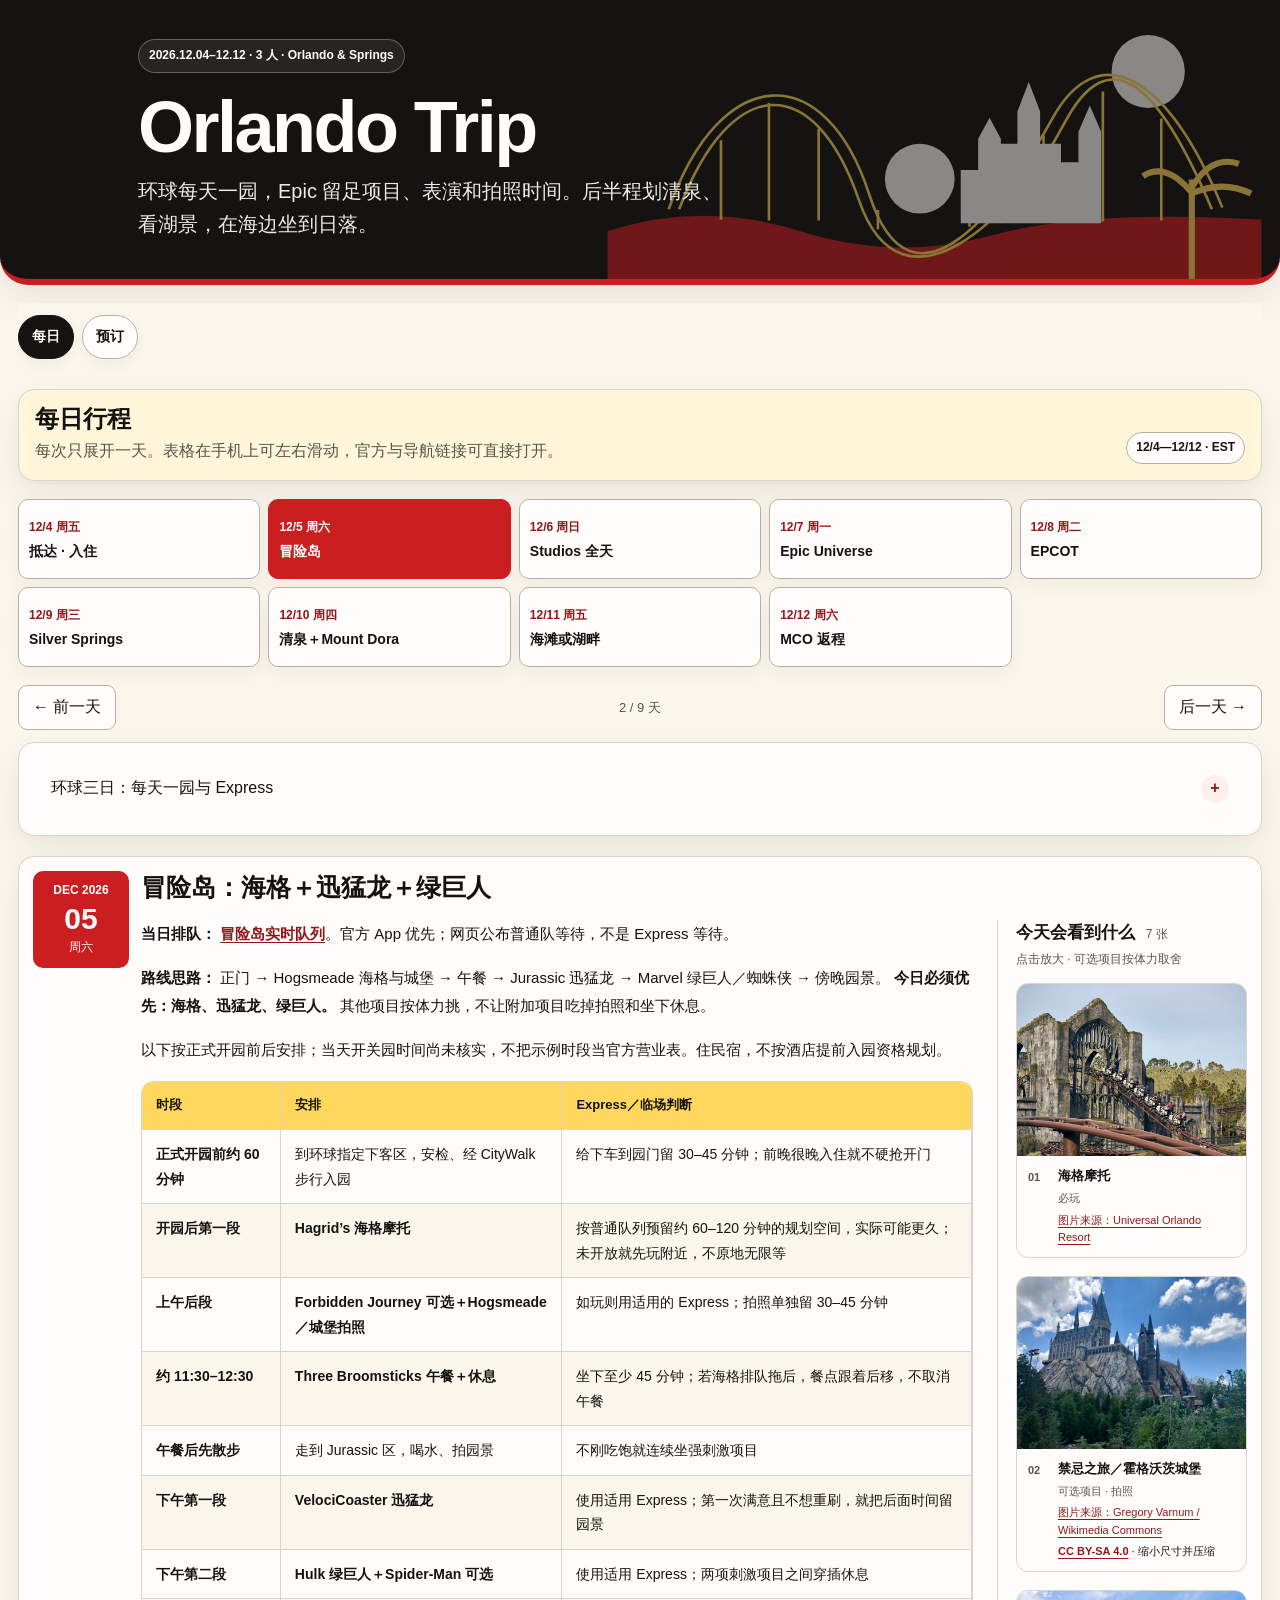
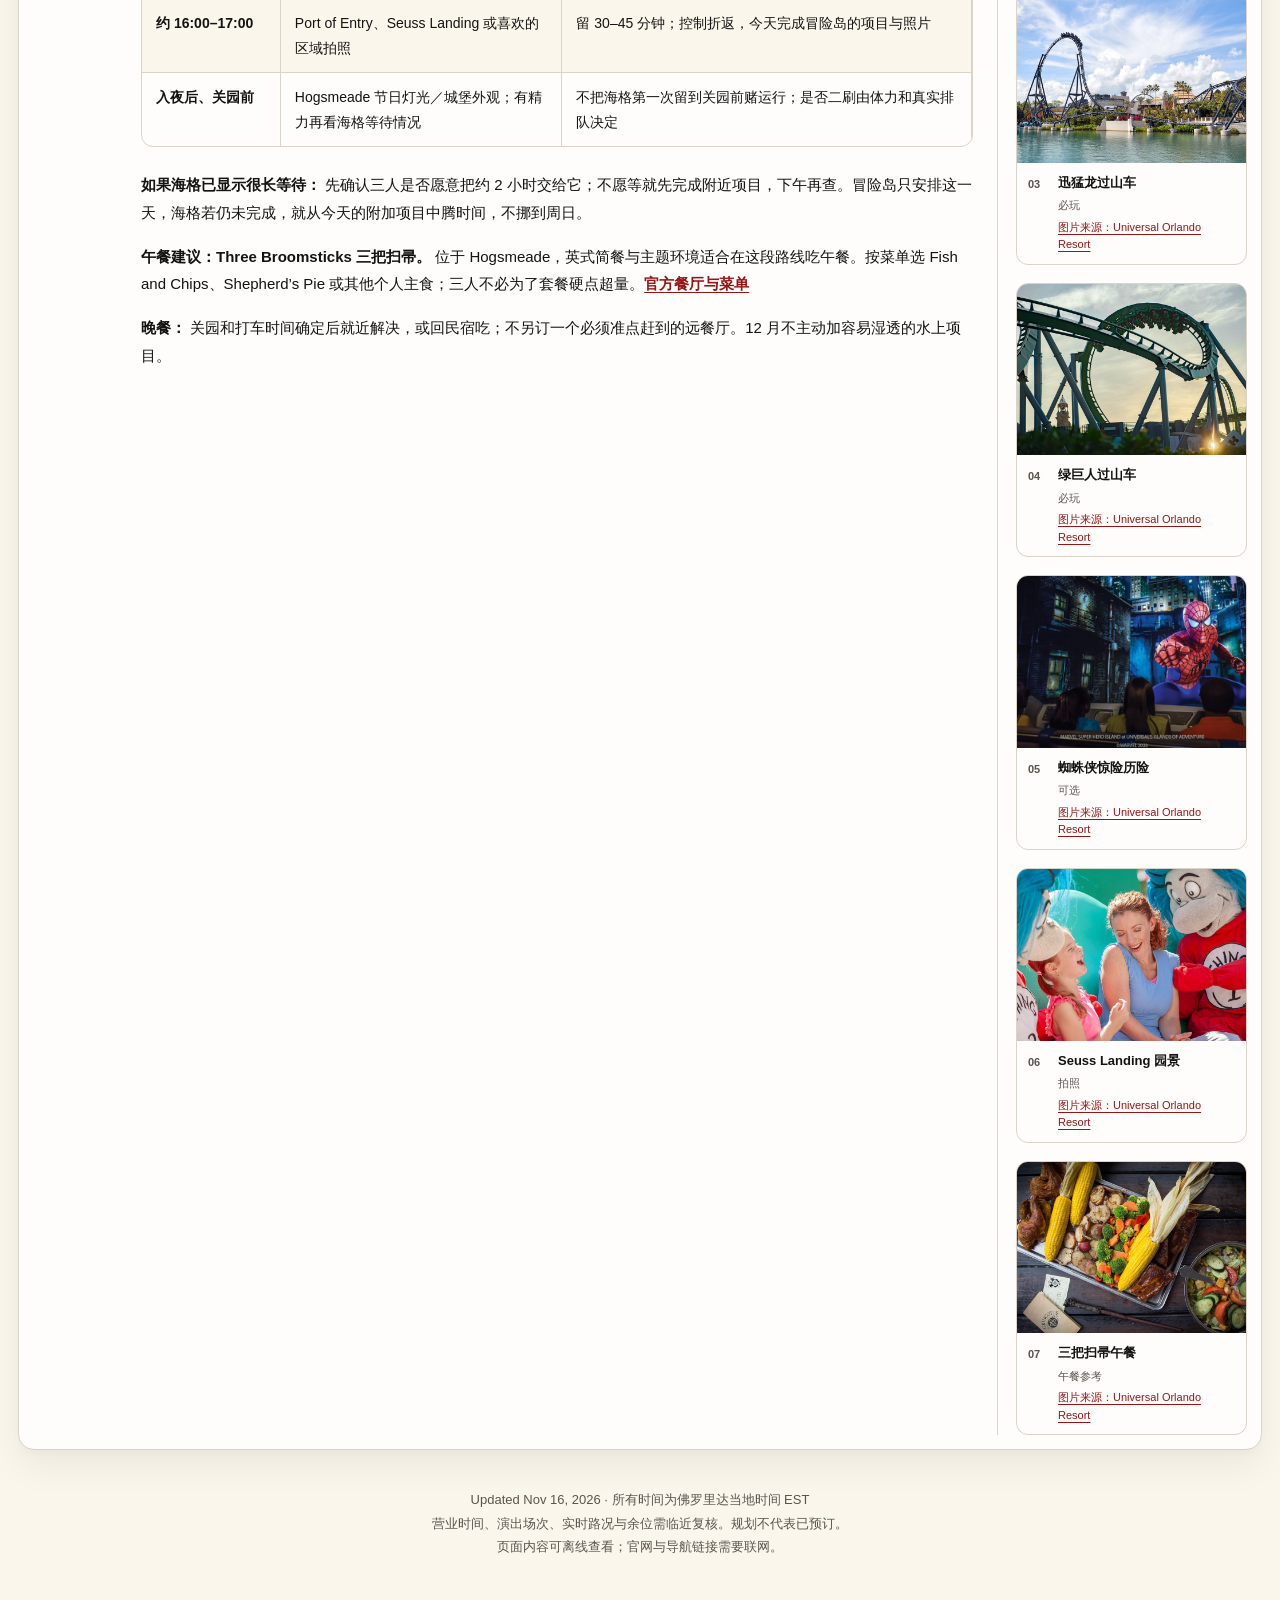
==== commit 08523d0e: "Focus itinerary website on Daily and Bookings tabs" ====
--- a/orlando_mobile_trip_cn.html
+++ b/orlando_mobile_trip_cn.html
@@ -1152,7 +1152,7 @@
 body{font-size:16px;line-height:1.65} .hero{position:relative;isolation:isolate;min-height:285px;background:#123f3c;overflow:hidden}.hero-inner{position:relative;z-index:1;padding-bottom:38px}.hero h1{font-size:clamp(42px,7vw,72px);line-height:1.08;letter-spacing:-.035em}.hero p{max-width:600px}.hero-art{position:absolute;inset:auto 0 0 auto;width:54%;height:100%;opacity:.38;z-index:0}.app-shell{padding-bottom:50px}.top-grid{margin-top:0}.home-stack{gap:18px}.nav-strip{margin-top:0;padding-top:12px}.nav-strip a{min-height:44px;display:flex;align-items:center}.view-banner{margin-bottom:16px}.panel{min-width:0}.overview-row{display:grid;grid-template-columns:112px 1fr 16px;gap:16px;align-items:center;padding:15px 4px;border-top:1px solid var(--line);color:var(--ink);font-weight:400}.overview-row:first-child{border-top:0}.overview-row:hover{text-decoration:none;background:#f4f2e8}.overview-row small{display:block;color:var(--muted);font-size:13px;margin-top:3px}.overview-row strong{font-size:16px}.overview-row .time-chip{font-size:12px}.stats{margin:20px 0}.stat strong{font-variant-numeric:tabular-nums}.day-picker{grid-template-columns:repeat(5,minmax(0,1fr));margin:18px 0}.day-pill{min-height:80px}.day-detail{margin-top:20px;min-width:0}.day-content{min-width:0}.day-content>h2{font-size:25px;line-height:1.35;margin:0 0 16px}.prose{overflow-wrap:anywhere}.prose p{color:var(--ink);margin:0 0 16px;font-size:15px;line-height:1.85}.prose h3{font-size:18px;line-height:1.5;margin:30px 0 13px;padding-top:16px;border-top:1px solid var(--line)}.prose .card-title h3{margin:0;padding:0;border:0}.prose ul,.prose ol{padding-left:22px;margin:0 0 20px;font-size:15px}.prose li{margin:9px 0}.prose a{text-decoration:underline;text-underline-offset:3px}.prose .button{text-decoration:none;min-height:44px}.table-scroll{width:100%;max-width:100%;overflow-x:auto;margin:18px 0 24px;border:1px solid var(--line);border-radius:12px;overscroll-behavior-x:contain}.table-scroll table{width:100%;border-collapse:collapse;font-size:14px;line-height:1.75}.table-scroll th,.table-scroll td{padding:12px 14px;text-align:left;vertical-align:top;border-bottom:1px solid var(--line);border-right:1px solid rgba(202,188,170,.3);min-width:100px}.table-scroll th{background:#eceee3;color:var(--teal-dark);font-size:13px}.table-scroll tr:last-child td{border-bottom:0}.table-scroll td:first-child{font-weight:650;min-width:100px}.table-scroll tr:nth-child(even) td{background:rgba(245,241,232,.5)}.check-item{list-style:none;margin-left:-20px!important}.check-item label{display:flex;gap:12px;align-items:flex-start;padding:8px 0;cursor:pointer;min-height:44px}.check-item input{width:20px;height:20px;flex:0 0 20px;margin-top:4px;accent-color:var(--teal)}.check-item input:checked+span{text-decoration:line-through;color:var(--muted)}blockquote{background:#edf1e7;border-left:3px solid var(--teal);margin:18px 0;padding:16px}button,a,input{touch-action:manipulation}button:active{transform:translateY(1px)}a:focus-visible,button:focus-visible,input:focus-visible,.table-scroll:focus-visible{outline:3px solid #ae562f;outline-offset:4px}.skip-link{position:absolute;left:16px;top:-100px;padding:12px;background:#fff;z-index:100}.skip-link:focus{top:8px}.toolbar{display:flex;justify-content:space-between;align-items:center;gap:12px;margin:12px 0}.toolbar button{min-height:44px;padding:8px 14px;background:var(--paper);color:var(--ink);border:1px solid var(--line-strong);border-radius:9px;font:inherit;cursor:pointer}.toolbar span{font-size:13px;color:var(--muted)}.decision-grid{display:grid;grid-template-columns:repeat(3,1fr);gap:14px}.decision-grid .card{margin:0}.intro-note{font-size:14px;color:var(--muted);margin:12px 0}.badge{white-space:normal;text-align:center}.footer{padding:20px 4px;line-height:1.8}.hero .eyebrow{font-size:12px}.prose hr{border:0;border-top:1px solid var(--line);margin:24px 0}[hidden]{display:none!important}
 @media(max-width:720px){.top-grid{grid-template-columns:1fr}.decision-grid{grid-template-columns:1fr}.hero-art{width:100%;opacity:.22}.hero-inner{padding:30px 18px}.hero{min-height:250px}.hero p{font-size:15px}.day-picker{grid-template-columns:repeat(3,minmax(0,1fr));gap:7px}.day-pill{padding:10px 9px;min-height:78px}.day-pill strong{font-size:13px;-webkit-line-clamp:3}.day-pill span{font-size:11px}.day-card{display:block;padding:16px}.date-box{display:flex;gap:10px;align-items:center;width:max-content;text-align:left;margin-bottom:16px;padding:8px 12px}.date-box .daynum{font-size:22px;margin:0}.day-content>h2{font-size:23px}.table-scroll table{min-width:530px}.table-scroll th,.table-scroll td{padding:10px 12px}.app-shell{padding:12px}.stats{gap:6px}.stat{min-height:74px;padding:9px}.stat strong{font-size:23px}.overview-row{grid-template-columns:93px 1fr 13px;gap:10px}.overview-row strong{font-size:15px}.prose p{font-size:15px}.card,.panel{padding:16px}.toolbar{flex-wrap:wrap}.view-banner h2{font-size:23px}.prose h3{font-size:17px}.nav-strip{gap:6px}.nav-strip a{padding:9px 14px;font-size:14px}.table-hint{display:block}}
 @media(prefers-reduced-motion:reduce){*,*::before,*::after{animation:none!important;transition:none!important;scroll-behavior:auto!important}}
-@media print{.hero{min-height:0;background:#fff;color:#000;box-shadow:none}.hero p,.hero .eyebrow{color:#333}.hero-art,.nav-strip,.day-picker,.toolbar,.skip-link{display:none!important}.app-view[hidden],.day-detail[hidden],.food-detail[hidden]{display:block!important}.app-view{min-height:0}.date-box{background:#eee;color:#000}.card,.panel,.day-card{box-shadow:none;break-inside:auto}.table-scroll{overflow:visible}.table-scroll table{min-width:0}.day-card{break-before:page}.app-shell{max-width:none}.hero-inner{padding:12px 0}.prose a{color:#222}body{background:#fff}.table-scroll tr{break-inside:avoid}}
+@media print{.hero{min-height:0;background:#fff;color:#000;box-shadow:none}.hero p,.hero .eyebrow{color:#333}.hero-art,.nav-strip,.day-picker,.toolbar,.skip-link{display:none!important}.app-view[hidden],.day-detail[hidden]{display:block!important}.app-view{min-height:0}.date-box{background:#eee;color:#000}.card,.panel,.day-card{box-shadow:none;break-inside:auto}.table-scroll{overflow:visible}.table-scroll table{min-width:0}.day-card{break-before:page}.app-shell{max-width:none}.hero-inner{padding:12px 0}.prose a{color:#222}body{background:#fff}.table-scroll tr{break-inside:avoid}}
 
 /* Classic Mickey palette: ink, red shorts, yellow shoes, warm white. */
 :root {
@@ -1318,23 +1318,7 @@
 .booking-link{display:flex;align-items:center;justify-content:center;min-height:44px;padding:9px 14px;white-space:nowrap;background:var(--mickey-black);color:var(--mickey-white);border-radius:10px;font-size:13px;text-decoration:none}
 .booking-link:hover{text-decoration:none;background:var(--mickey-red)}
 @media(max-width:720px){.booking-group{padding:16px}.booking-row{gap:10px}.booking-title{font-size:14px}.booking-link{padding:9px 11px}.booking-meta{font-size:12px}}
-</style></head><body><a class="skip-link" href="#content">跳到行程内容</a><header class="hero" id="top"><svg class="hero-art" viewBox="0 0 750 320" aria-hidden="true"><circle cx="620" cy="82" r="42" fill="var(--mickey-white)"/><path d="M0 265 Q110 230 220 265 T440 270 T750 252V320H0Z" fill="var(--mickey-red)"/><g fill="none" stroke="var(--mickey-yellow)" stroke-width="3"><path d="M70 240C130 70 250 68 300 223S458 230 510 136S642 83 705 238"/><path d="M82 240C142 82 238 83 288 229S470 245 523 143S633 98 693 240"/><path d="M130 161V252M185 118V253M242 148V253M310 241V263M415 229V260M500 155V251M568 105V254M635 136V253"/></g><g fill="var(--mickey-white)"><path d="M450 256V165H470V128L483 94L496 128V165H520V256Z"/><path d="M405 256V195H425V159L438 135L451 159V256Z"/><path d="M520 256V186H540V151L553 121L566 151V256Z"/><circle cx="358" cy="205" r="40"/></g><g fill="none" stroke="var(--mickey-yellow)" stroke-width="7"><path d="M670 320V206M670 221Q640 185 614 202M670 215Q693 177 724 188M670 222Q705 206 738 222"/></g></svg><div class="hero-inner"><span class="eyebrow">2026.12.04–12.12 · 3 人 · Orlando & Springs</span><h1>Orlando Trip</h1><p>环球每天一园，Epic 留足项目、表演和拍照时间。后半程划清泉、看湖景，在海边坐到日落。</p></div></header><main class="app-shell" id="content"><nav class="nav-strip" aria-label="页面导航"><a href="#home">速览</a><a href="#timeline">每日</a><a href="#bookings">预订</a><a href="#food">餐饮</a><a href="#packing">打包</a><a href="#links">链接</a></nav><section class="app-view" id="home" data-view="home"><div class="home-stack"><div class="top-grid"><section class="panel"><div class="card-title"><div><h2>行程概览</h2><p>同一间民宿，前四天乐园，后三天看风景。</p></div><span class="badge pending">规划中 · v8</span></div><div class="stats"><div class="stat"><span>同行</span><strong>3 人</strong></div><div class="stat"><span>乐园</span><strong>4 园</strong></div><div class="stat"><span>住宿</span><strong>8 晚</strong></div><div class="stat"><span>租车开始</span><strong>12/9</strong></div></div><div class="route-line"><span>Epic＋Express</span><span>冒险岛优先</span><span>清泉与海边</span></div></section><section class="panel"><div class="card-title"><h2>最容易忘的事</h2></div><div class="quick-list"><div class="quick-row"><span class="time-chip">门票</span><div><strong>环球每天一园</strong><br><span class="muted">12/5 冒险岛，12/6 Studios，12/7 Epic。</span></div></div><div class="quick-row"><span class="time-chip">Epic</span><div><strong>12/7 完整一天</strong><br><span class="muted">两场表演先选场次；不要只顾着排项目。</span></div></div><div class="quick-row"><span class="time-chip">烟花</span><div><strong>12/8 提前找位</strong><br><span class="muted">T−75 分钟选位，T−60 分钟基本定点。</span></div></div><div class="quick-row"><span class="time-chip">取车</span><div><strong>12/9 上午</strong><br><span class="muted">Silver Springs 船班目标 11:30，衔接取车。</span></div></div><div class="quick-row"><span class="time-chip">返程</span><div><strong>12/12 18:30</strong><br><span class="muted">MCO 国内航班；目标约 15:00 到机场还车。</span></div></div></div></section></div><div class="view-banner"><div><h2>每天一条主线</h2><p>点击日期，直接进入当天的路线、餐厅、拍照与取舍。</p></div><span class="badge flex">12/4—12/12 · EST</span></div><section class="panel"><a class="overview-row" href="#day-12-4"><span class="time-chip">12/4 周五</span><span><strong>抵达 · 入住</strong><small>晚上入住，先睡好</small></span><span aria-hidden="true">↗</span></a><a class="overview-row" href="#day-12-5"><span class="time-chip">12/5 周六</span><span><strong>冒险岛</strong><small>海格、迅猛龙、绿巨人</small></span><span aria-hidden="true">↗</span></a><a class="overview-row" href="#day-12-6"><span class="time-chip">12/6 周日</span><span><strong>Studios 全天</strong><small>古灵阁、木乃伊、Bourne＋拍照</small></span><span aria-hidden="true">↗</span></a><a class="overview-row" href="#day-12-7"><span class="time-chip">12/7 周一</span><span><strong>Epic Universe</strong><small>五个核心 ride＋两场表演</small></span><span aria-hidden="true">↗</span></a><a class="overview-row" href="#day-12-8"><span class="time-chip">12/8 周二</span><span><strong>EPCOT</strong><small>料理鼠王＋银河护卫队；烟花提前找位</small></span><span aria-hidden="true">↗</span></a><a class="overview-row" href="#day-12-9"><span class="time-chip">12/9 周三</span><span><strong>Silver Springs</strong><small>取车后短线划水，午餐可去 Ocala</small></span><span aria-hidden="true">↗</span></a><a class="overview-row" href="#day-12-10"><span class="time-chip">12/10 周四</span><span><strong>清泉＋Mount Dora</strong><small>上游 Emerald Cut；湖边午餐可选</small></span><span aria-hidden="true">↗</span></a><a class="overview-row" href="#day-12-11"><span class="time-chip">12/11 周五</span><span><strong>海滩或湖畔</strong><small>Sarasota 长途／Winter Park 恢复日</small></span><span aria-hidden="true">↗</span></a><a class="overview-row" href="#day-12-12"><span class="time-chip">12/12 周六</span><span><strong>MCO 返程</strong><small>18:30 MCO 国内航班</small></span><span aria-hidden="true">↗</span></a></section><div class="decision-grid"><article class="card prose"><div class="card-title"><h3>环球三天</h3></div><p>12/5 海格、迅猛龙、绿巨人。12/6 Studios 全天：古灵阁、木乃伊、Bourne 和街景拍照。12/7 Epic 五个核心 ride＋两场表演。</p>
-<p><a href="#day-12-7" target="_blank" rel="noopener noreferrer">打开 Epic 当天</a></p></article><article class="card prose"><div class="card-title"><h3>后半程怎么选</h3></div><p>Silver Springs 短线，King’s Landing 可与 Mount Dora 组合。周五 Sarasota 是长途日；不想累就 Winter Park。</p>
-<p><a href="#day-12-11" target="_blank" rel="noopener noreferrer">看周五两条路线</a></p></article><article class="card prose"><div class="card-title"><h3>门票与预订</h3></div><p><strong>环球每天一园：12/5 冒险岛、12/6 Studios、12/7 Epic。</strong> Express 仍按当天园区使用；环球票款待填，EPCOT 门票与 LL 单列。</p>
-<p><a href="#bookings" target="_blank" rel="noopener noreferrer">查看预订概览</a></p></article></div><article class="card prose"><div class="card-title"><h3>暂定住宿 · Reunion Resort</h3></div><p><strong>12/4–12/12，8 晚；三卧两卫，一楼。</strong> 尚未确认预订。环球三天预留更宽的打车时间，12/12 按 10:00 前退房。</p>
-<p><a href="#bookings" target="_blank" rel="noopener noreferrer">查看住宿预订入口</a></p></article><details class="card prose"><summary>住宿、航班与已确认信息</summary><div class="table-scroll" tabindex="0" role="region" aria-label="行程详情表，可左右滑动"><table><thead><tr><th scope="col">项目</th><th scope="col">本版安排</th></tr></thead><tbody><tr><td>人数</td><td>3 人</td></tr><tr><td>住宿</td><td>暂定 Reunion Resort 一楼三卧公寓，12/4–12/12 共 8 晚，全程不换住处；尚未确认预订</td></tr><tr><td>抵达</td><td>12/4 周五晚上入住；抵达航班和具体时间未提供</td></tr><tr><td>离开</td><td>12/12 周六 18:30，MCO 国内航班</td></tr><tr><td>环球</td><td>Universal Islands of Adventure、Universal Studios Florida、Universal Epic Universe；已确认每天一园，三天分别进入三园</td></tr><tr><td>迪士尼</td><td>只去 EPCOT；不包含 Disney’s Hollywood Studios</td></tr><tr><td>交通</td><td>乐园期间 Uber/Lyft；12/9 开始租车做周边游</td></tr><tr><td>偏好</td><td>Epic ＞ 冒险岛 ＞ Universal Studios；保留拍照时间，后半程看风景</td></tr><tr><td>尚待确认</td><td>民宿订单与具体门牌／门禁说明、门票完整名称／有效期、是否选择 Sarasota 长途日、租车取还点</td></tr></tbody></table></div>
-<h3>暂定住宿｜Reunion Resort 一楼公寓</h3>
-<p><strong>房源：公寓，带度假村＋一楼｜距离迪士尼 10 分钟</strong>（房东 Rennata）。标题中的车程为房源宣传，不等于到 EPCOT 园门或环球的实际车程。</p>
-<p><a href="https://www.airbnb.cn/rooms/934030452168483857?check_in=2026-12-04&amp;amp;check_out=2026-12-12&amp;amp;adults=3" target="_blank" rel="noopener noreferrer">打开 Airbnb 房源与本次日期：12/4–12/12、3 位成人</a></p>
-<div class="table-scroll" tabindex="0" role="region" aria-label="行程详情表，可左右滑动"><table><thead><tr><th scope="col">项目</th><th scope="col">安排与注意事项</th></tr></thead><tbody><tr><td>状态</td><td>加入行程的暂定住宿，尚未确认预订；2026/11/15 查询时这 8 晚显示可订</td></tr><tr><td>展示价格</td><td>查询时 ¥5,835 CNY／整套 8 晚，页面标注包含所有附加费用；最终付款金额与可订状态以结算页为准，不作为已付款记录</td></tr><tr><td>空间</td><td>一楼约 124 平方米，3 卧 2 卫；1 张 King＋2 张 Queen，三人可各住一间</td></tr><tr><td>设施</td><td>厨房、洗衣机／烘干机、阳台、免费停车；后半程租车后仍回这里休息</td></tr><tr><td>入住／退房</td><td>页面列 16:00 后入住、10:00 前退房，密码锁自助入住；周五晚到前确认门禁、司机进入方式与完整入住说明</td></tr><tr><td>取消条件</td><td>查询时显示预订后 24 小时内可免费取消，之后不可退款；付款前重看该订单完整政策</td></tr><tr><td>度假村设施</td><td>可使用部分泳池；水上乐园、高尔夫、网球会员区域不包含。部分会所需开车到达，前几天不为设施专门安排交通</td></tr><tr><td>生活用品</td><td>仅提供初始消耗品；8 晚需补水、早餐、纸品等。毛巾数量与是否可额外提供，入住前向房东确认</td></tr></tbody></table></div>
-<p><strong>乐园交通调整：</strong> Reunion 位于迪士尼西南侧，不是环球旁边。房源住客曾反馈路况好时去环球约 30 分钟，但不能据此保证每天车程。12/5、12/6 旧双园及 12/7 Epic 均先按 <strong>45–60 分钟路上缓冲</strong>规划，再额外留叫车、安检和走到园门的时间；这是保守行程余量，不是逐段导航实测。拿到门牌后分别核对旧双园、Epic 和 EPCOT 的路线。EPCOT 也不按标题的“10 分钟”出发。</p>
-<p><strong>每天如何使用这个住处：</strong> 12/4 晚直接入住，简单补给；12/5–12/8 早上民宿吃早餐、打车去乐园，晚上回同一处；12/9–12/11 自驾周边游，下午或晚上回来洗衣休息；12/12 <strong>10:00 前退房</strong>，行李带上车，午餐后按计划去 MCO 还车。</p>
-<p><strong>入住前待办：</strong> 确认订单、准确门牌、门禁／网约车进入规则、晚到入住、停车规则与毛巾数量。现阶段未替你预订，也未联系房东。</p>
-<p>“The Ringring”按 <strong>The Ringling</strong> 理解，地点在 <strong>Sarasota</strong>。它的美术馆、庄园和海湾花园很适合建筑与旅行照片。<a href="https://www.visitsarasota.com/attractions-tours/ringling" target="_blank" rel="noopener noreferrer">Sarasota 官方旅游局介绍</a></p></details><details class="card prose"><summary>天气、体力与恢复优先版</summary><div class="table-scroll" tabindex="0" role="region" aria-label="行程详情表，可左右滑动"><table><thead><tr><th scope="col">情况</th><th scope="col">当天怎么改</th></tr></thead><tbody><tr><td>周五抵达很晚</td><td>周六不抢开门，冒险岛少刷项目；先保证睡眠</td></tr><tr><td>Epic 当天恶劣天气</td><td>仅在票务允许时与另外一个环球日交换；尽量给 Epic 留更完整天气窗口，不擅自假设可改票</td></tr><tr><td>乐园遇短时降雨</td><td>用室内项目、演出、餐饮休息衔接；户外项目恢复以官方现场为准</td></tr><tr><td>连玩四天脚累</td><td>Silver Springs 改玻璃底船；King’s Landing 可取消，按取消条款执行</td></tr><tr><td>清泉项目遇不适合下水的天气／停运</td><td>先联系商家；不要把玻璃底船当作保证运行的替代；可换本地休息日</td></tr><tr><td>周五海边冷、风大、下雨</td><td>选 Winter Park／民宿休息；如只想看馆，可专程去，但仍要接受长途驾驶</td></tr><tr><td>周六返程日</td><td>不补清泉、海滩、博物馆或乐园；行李与到机场优先</td></tr></tbody></table></div>
-<h3>恢复优先版（在买票前就决定）</h3>
-<p>如果你们想要一个完整休息日夹在乐园中间，可采用：</p>
-<p><strong>12/5 冒险岛 → 12/6 本地休息 → 12/7 Epic → 12/8 Studios → 12/9 EPCOT → 12/10 Silver Springs → 12/11 King’s Landing → 12/12 返程。</strong></p>
-<p>这版取消 Sarasota，环球三日跨 12/5–12/8，<strong>必须确认所购票有效窗口覆盖这四天</strong>，同时将 EPCOT 票选为 12/9。租车改为 12/10 开始。若喜欢“前半段集中玩、后半段看风景”，仍选主版本。</p></details></div></section><section class="app-view" id="timeline" data-view="daily" hidden><div class="view-banner"><div><h2>每日行程</h2><p>每次只展开一天。表格在手机上可左右滑动，官方与导航链接可直接打开。</p></div><span class="badge flex">12/4—12/12 · EST</span></div><div class="day-picker" aria-label="选择日期"><button class="day-pill" type="button" data-day-target="day-12-4" aria-pressed="false"><span>12/4 周五</span><strong>抵达 · 入住</strong></button><button class="day-pill" type="button" data-day-target="day-12-5" aria-pressed="false"><span>12/5 周六</span><strong>冒险岛</strong></button><button class="day-pill" type="button" data-day-target="day-12-6" aria-pressed="false"><span>12/6 周日</span><strong>Studios 全天</strong></button><button class="day-pill" type="button" data-day-target="day-12-7" aria-pressed="false"><span>12/7 周一</span><strong>Epic Universe</strong></button><button class="day-pill" type="button" data-day-target="day-12-8" aria-pressed="false"><span>12/8 周二</span><strong>EPCOT</strong></button><button class="day-pill" type="button" data-day-target="day-12-9" aria-pressed="false"><span>12/9 周三</span><strong>Silver Springs</strong></button><button class="day-pill" type="button" data-day-target="day-12-10" aria-pressed="false"><span>12/10 周四</span><strong>清泉＋Mount Dora</strong></button><button class="day-pill" type="button" data-day-target="day-12-11" aria-pressed="false"><span>12/11 周五</span><strong>海滩或湖畔</strong></button><button class="day-pill" type="button" data-day-target="day-12-12" aria-pressed="false"><span>12/12 周六</span><strong>MCO 返程</strong></button></div><div class="toolbar"><button type="button" data-step="-1">← 前一天</button><span id="day-position" aria-live="polite"></span><button type="button" data-step="1">后一天 →</button></div><details class="card prose"><summary>环球三日：每天一园与 Express</summary><h3>环球三天怎么玩｜Express 版</h3>
+</style></head><body><a class="skip-link" href="#content">跳到行程内容</a><header class="hero" id="top"><svg class="hero-art" viewBox="0 0 750 320" aria-hidden="true"><circle cx="620" cy="82" r="42" fill="var(--mickey-white)"/><path d="M0 265 Q110 230 220 265 T440 270 T750 252V320H0Z" fill="var(--mickey-red)"/><g fill="none" stroke="var(--mickey-yellow)" stroke-width="3"><path d="M70 240C130 70 250 68 300 223S458 230 510 136S642 83 705 238"/><path d="M82 240C142 82 238 83 288 229S470 245 523 143S633 98 693 240"/><path d="M130 161V252M185 118V253M242 148V253M310 241V263M415 229V260M500 155V251M568 105V254M635 136V253"/></g><g fill="var(--mickey-white)"><path d="M450 256V165H470V128L483 94L496 128V165H520V256Z"/><path d="M405 256V195H425V159L438 135L451 159V256Z"/><path d="M520 256V186H540V151L553 121L566 151V256Z"/><circle cx="358" cy="205" r="40"/></g><g fill="none" stroke="var(--mickey-yellow)" stroke-width="7"><path d="M670 320V206M670 221Q640 185 614 202M670 215Q693 177 724 188M670 222Q705 206 738 222"/></g></svg><div class="hero-inner"><span class="eyebrow">2026.12.04–12.12 · 3 人 · Orlando & Springs</span><h1>Orlando Trip</h1><p>环球每天一园，Epic 留足项目、表演和拍照时间。后半程划清泉、看湖景，在海边坐到日落。</p></div></header><main class="app-shell" id="content"><nav class="nav-strip" aria-label="页面导航"><a href="#timeline">每日</a><a href="#bookings">预订</a></nav><section class="app-view" id="timeline" data-view="daily" hidden><div class="view-banner"><div><h2>每日行程</h2><p>每次只展开一天。表格在手机上可左右滑动，官方与导航链接可直接打开。</p></div><span class="badge flex">12/4—12/12 · EST</span></div><div class="day-picker" aria-label="选择日期"><button class="day-pill" type="button" data-day-target="day-12-4" aria-pressed="false"><span>12/4 周五</span><strong>抵达 · 入住</strong></button><button class="day-pill" type="button" data-day-target="day-12-5" aria-pressed="false"><span>12/5 周六</span><strong>冒险岛</strong></button><button class="day-pill" type="button" data-day-target="day-12-6" aria-pressed="false"><span>12/6 周日</span><strong>Studios 全天</strong></button><button class="day-pill" type="button" data-day-target="day-12-7" aria-pressed="false"><span>12/7 周一</span><strong>Epic Universe</strong></button><button class="day-pill" type="button" data-day-target="day-12-8" aria-pressed="false"><span>12/8 周二</span><strong>EPCOT</strong></button><button class="day-pill" type="button" data-day-target="day-12-9" aria-pressed="false"><span>12/9 周三</span><strong>Silver Springs</strong></button><button class="day-pill" type="button" data-day-target="day-12-10" aria-pressed="false"><span>12/10 周四</span><strong>清泉＋Mount Dora</strong></button><button class="day-pill" type="button" data-day-target="day-12-11" aria-pressed="false"><span>12/11 周五</span><strong>海滩或湖畔</strong></button><button class="day-pill" type="button" data-day-target="day-12-12" aria-pressed="false"><span>12/12 周六</span><strong>MCO 返程</strong></button></div><div class="toolbar"><button type="button" data-step="-1">← 前一天</button><span id="day-position" aria-live="polite"></span><button type="button" data-step="1">后一天 →</button></div><details class="card prose"><summary>环球三日：每天一园与 Express</summary><h3>环球三天怎么玩｜Express 版</h3>
 <p><strong>已确认：12/5 冒险岛一天；12/6 Studios 一天；12/7 Epic 一天。</strong> 每天只进当天的一座园，保留拍照、用餐和休息时间。</p>
 <p><strong>票务前提：三人都是每天一园票。</strong> 周日不返回冒险岛，也不乘坐霍格沃茨特快列车。周六完成冒险岛三个核心，周日集中玩 Studios。</p>
 <h3>朋友建议对应的项目名</h3>
@@ -1449,32 +1433,18 @@
 <p>建议优先考虑第二行：<strong>Silver Springs 划一次水，Mount Dora 轻松看湖，Sarasota 看馆看海</strong>。它比连续两天划船再接一整天长途，更接近你们后半程看风景的目标；King’s Landing 的船位若已订，须先看取消条款再改。</p></div><aside class="day-photos" aria-label="12/11 项目图片"><h3>今天会看到什么 <span>4 张</span></h3><p class="photo-note">点击放大 · 可选项目按体力取舍</p><div class="photo-grid"><figure class="project-photo"><button type="button" class="photo-zoom" aria-label="放大：The Ringling 美术馆"><img src="[data-uri]" alt="The Ringling 美术馆：项目与景观参考图" loading="lazy" decoding="async" width="800" height="600"></button><figcaption><span class="photo-order">01</span><strong>The Ringling 美术馆</strong><span class="photo-tag">B · Sarasota 长途版</span><a class="photo-credit" href="https://www.ringling.org/" target="_blank" rel="noopener noreferrer">图片来源：The Ringling</a></figcaption></figure><figure class="project-photo"><button type="button" class="photo-zoom" aria-label="放大：Lido Beach 海滩"><img src="[data-uri]